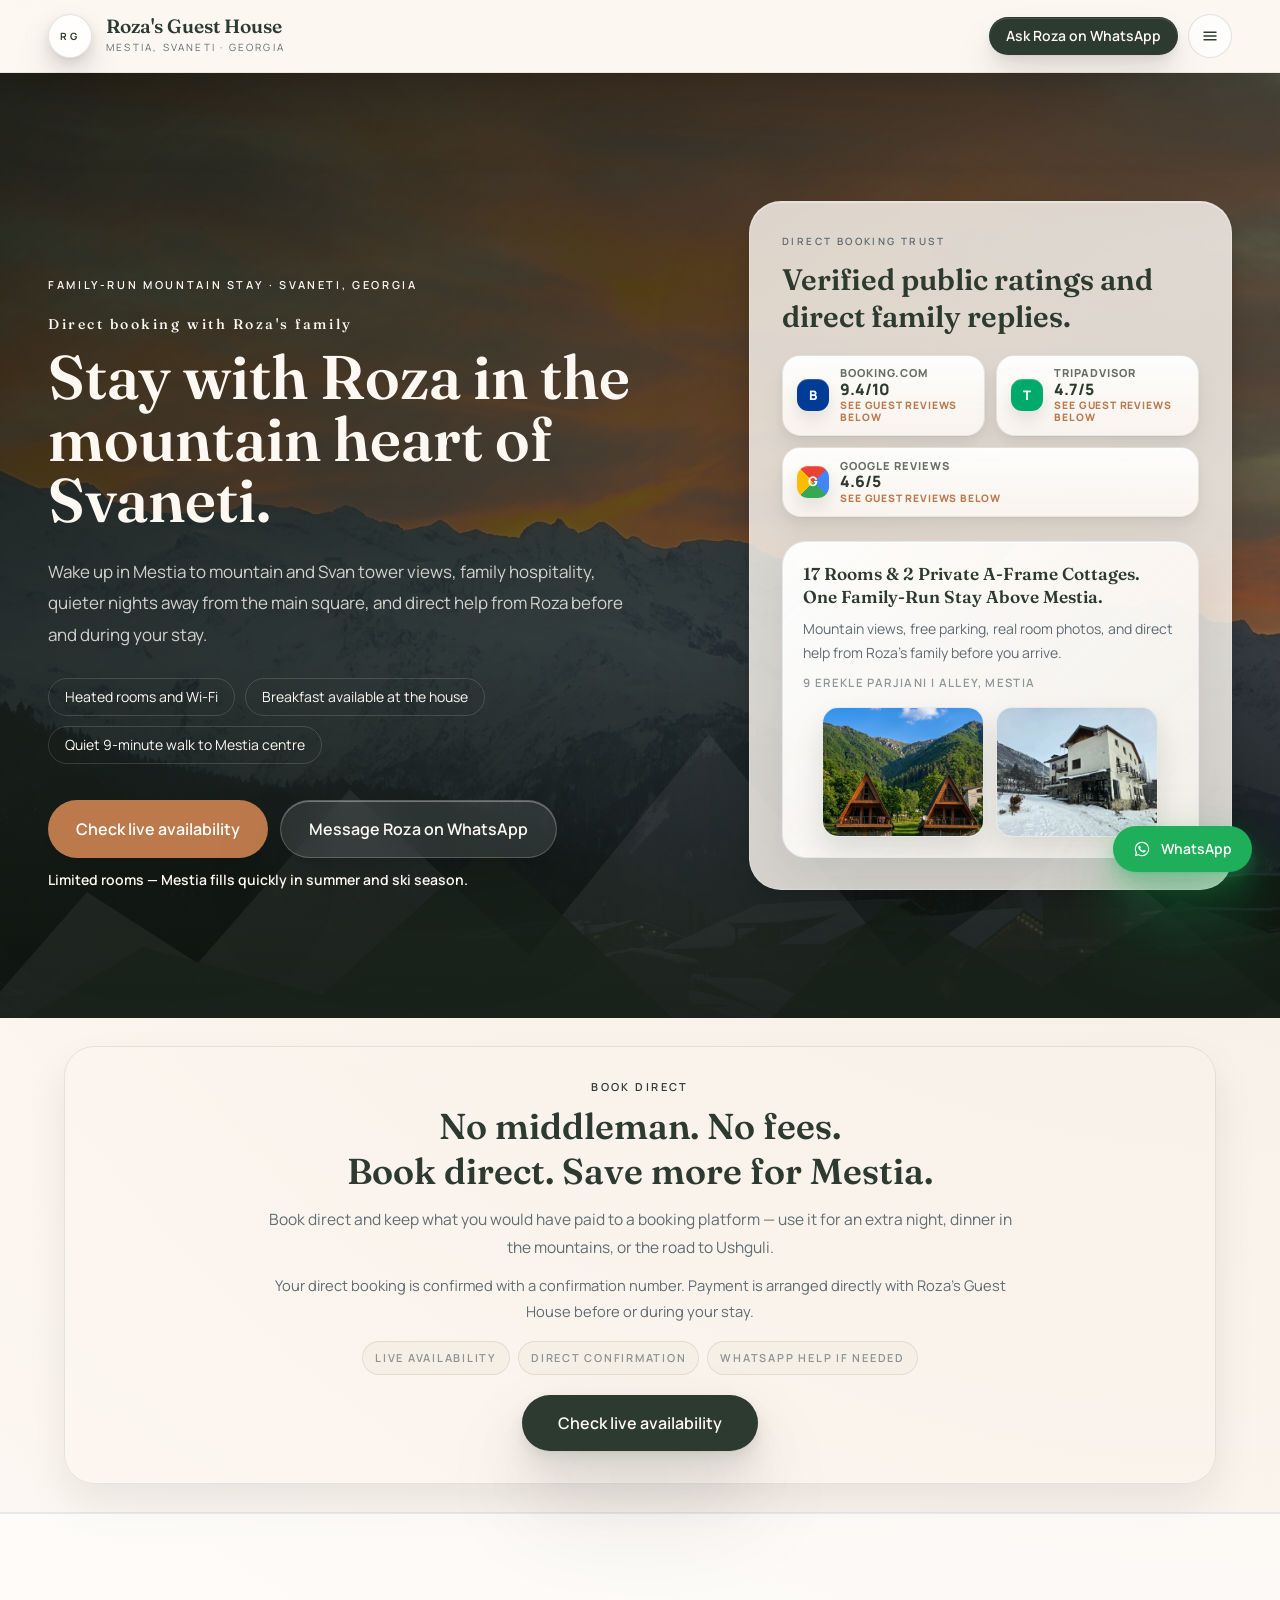
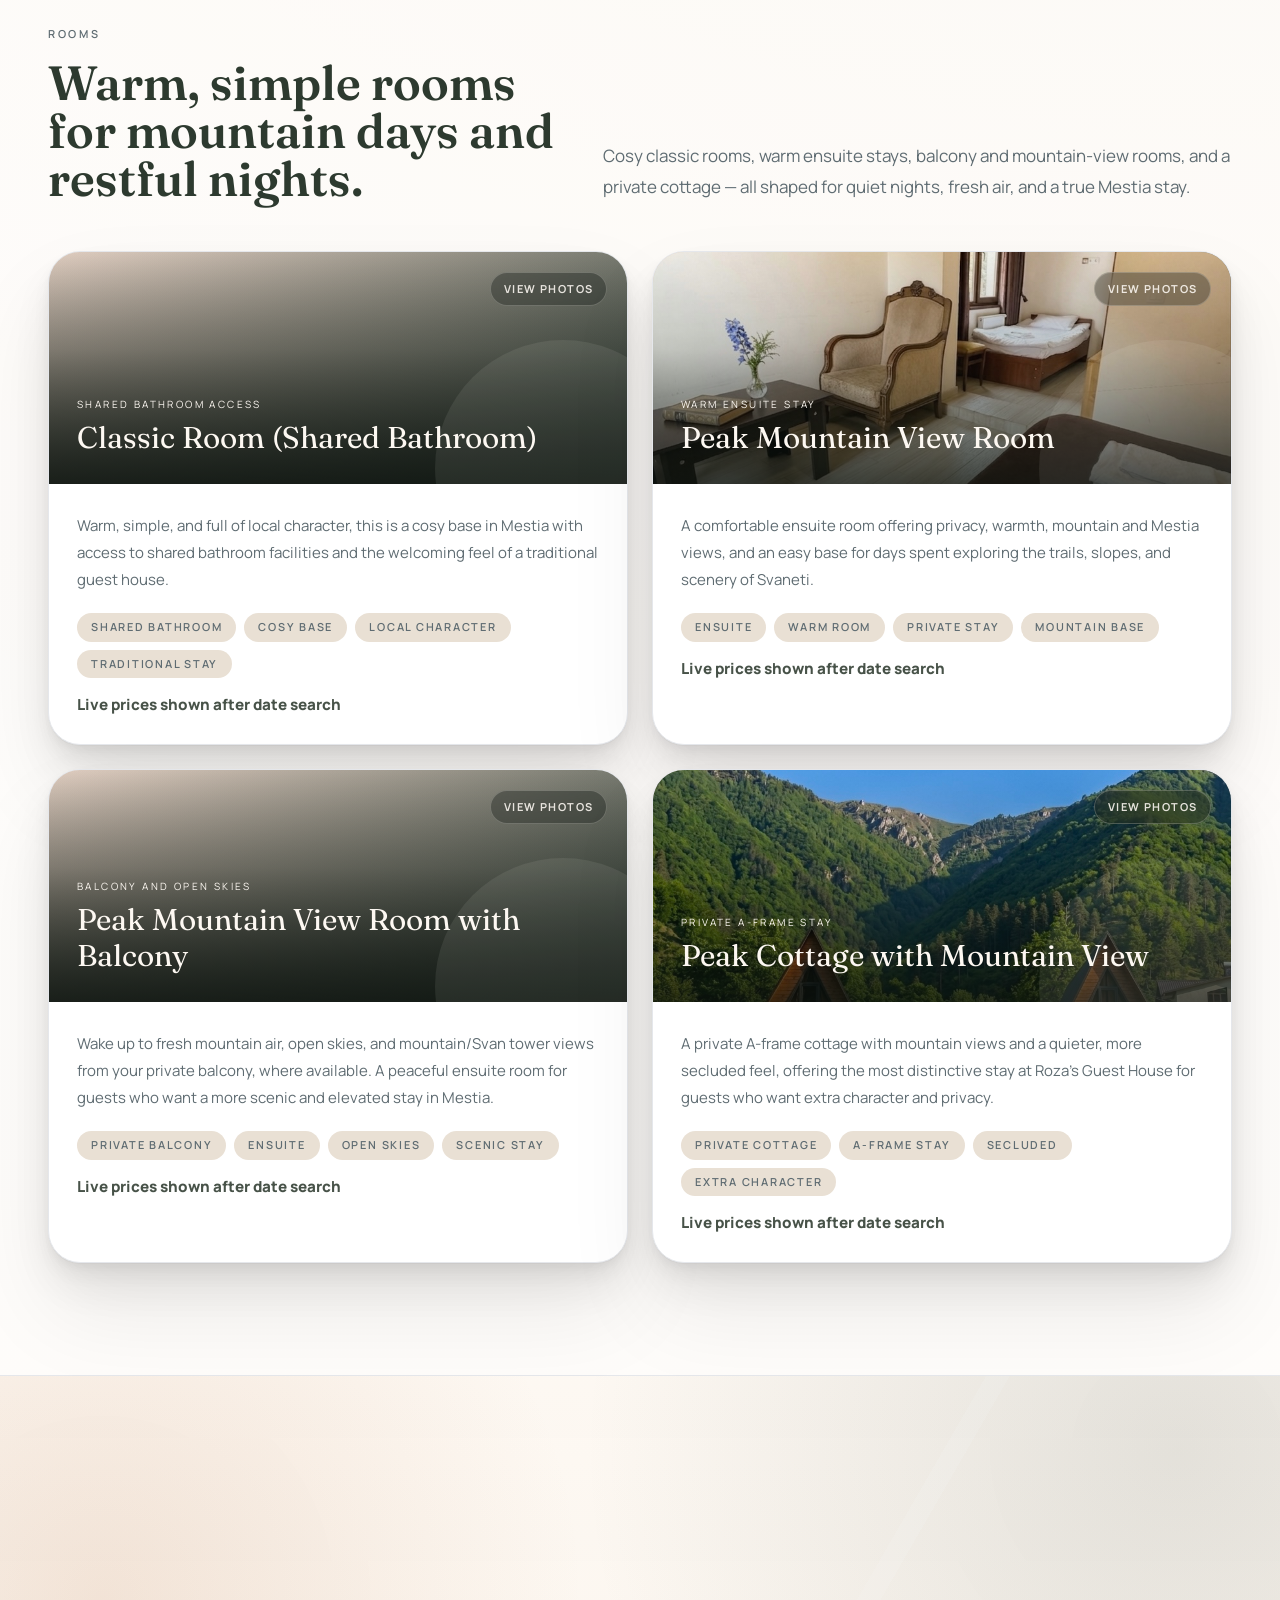
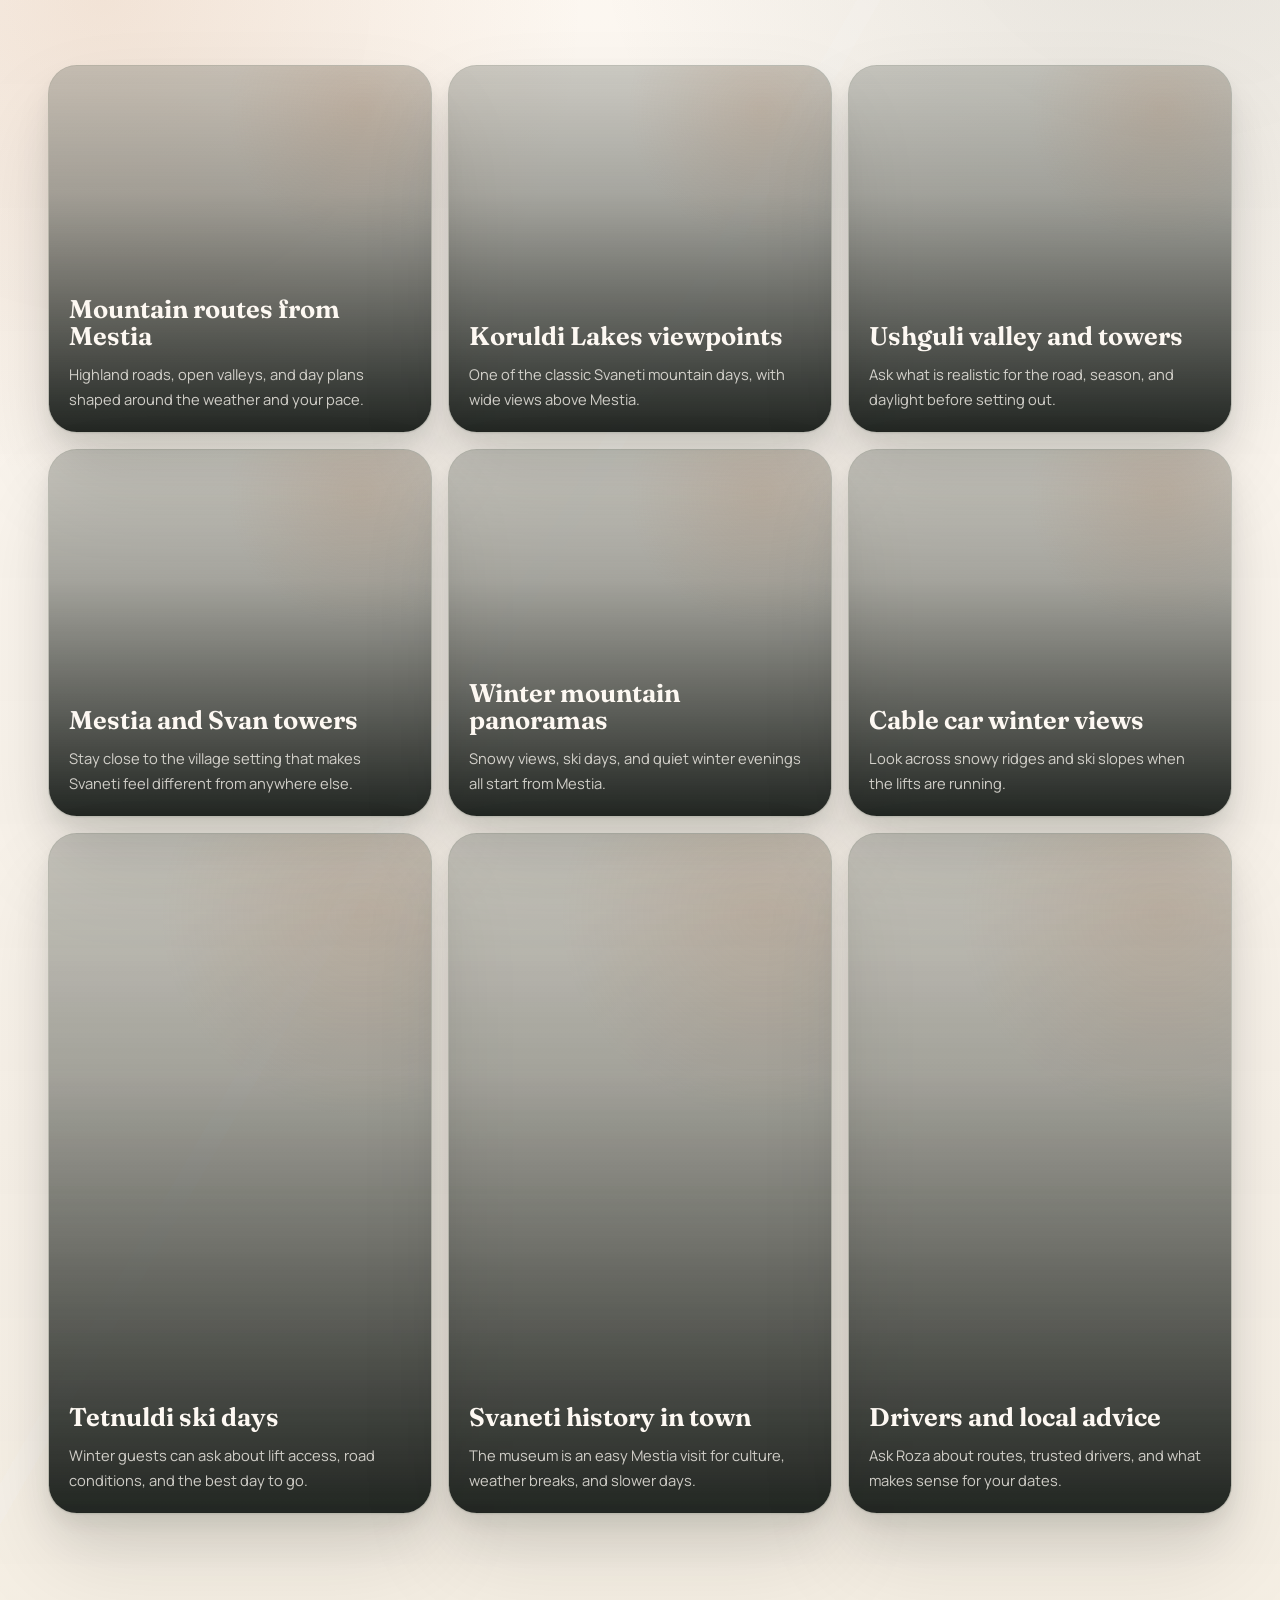
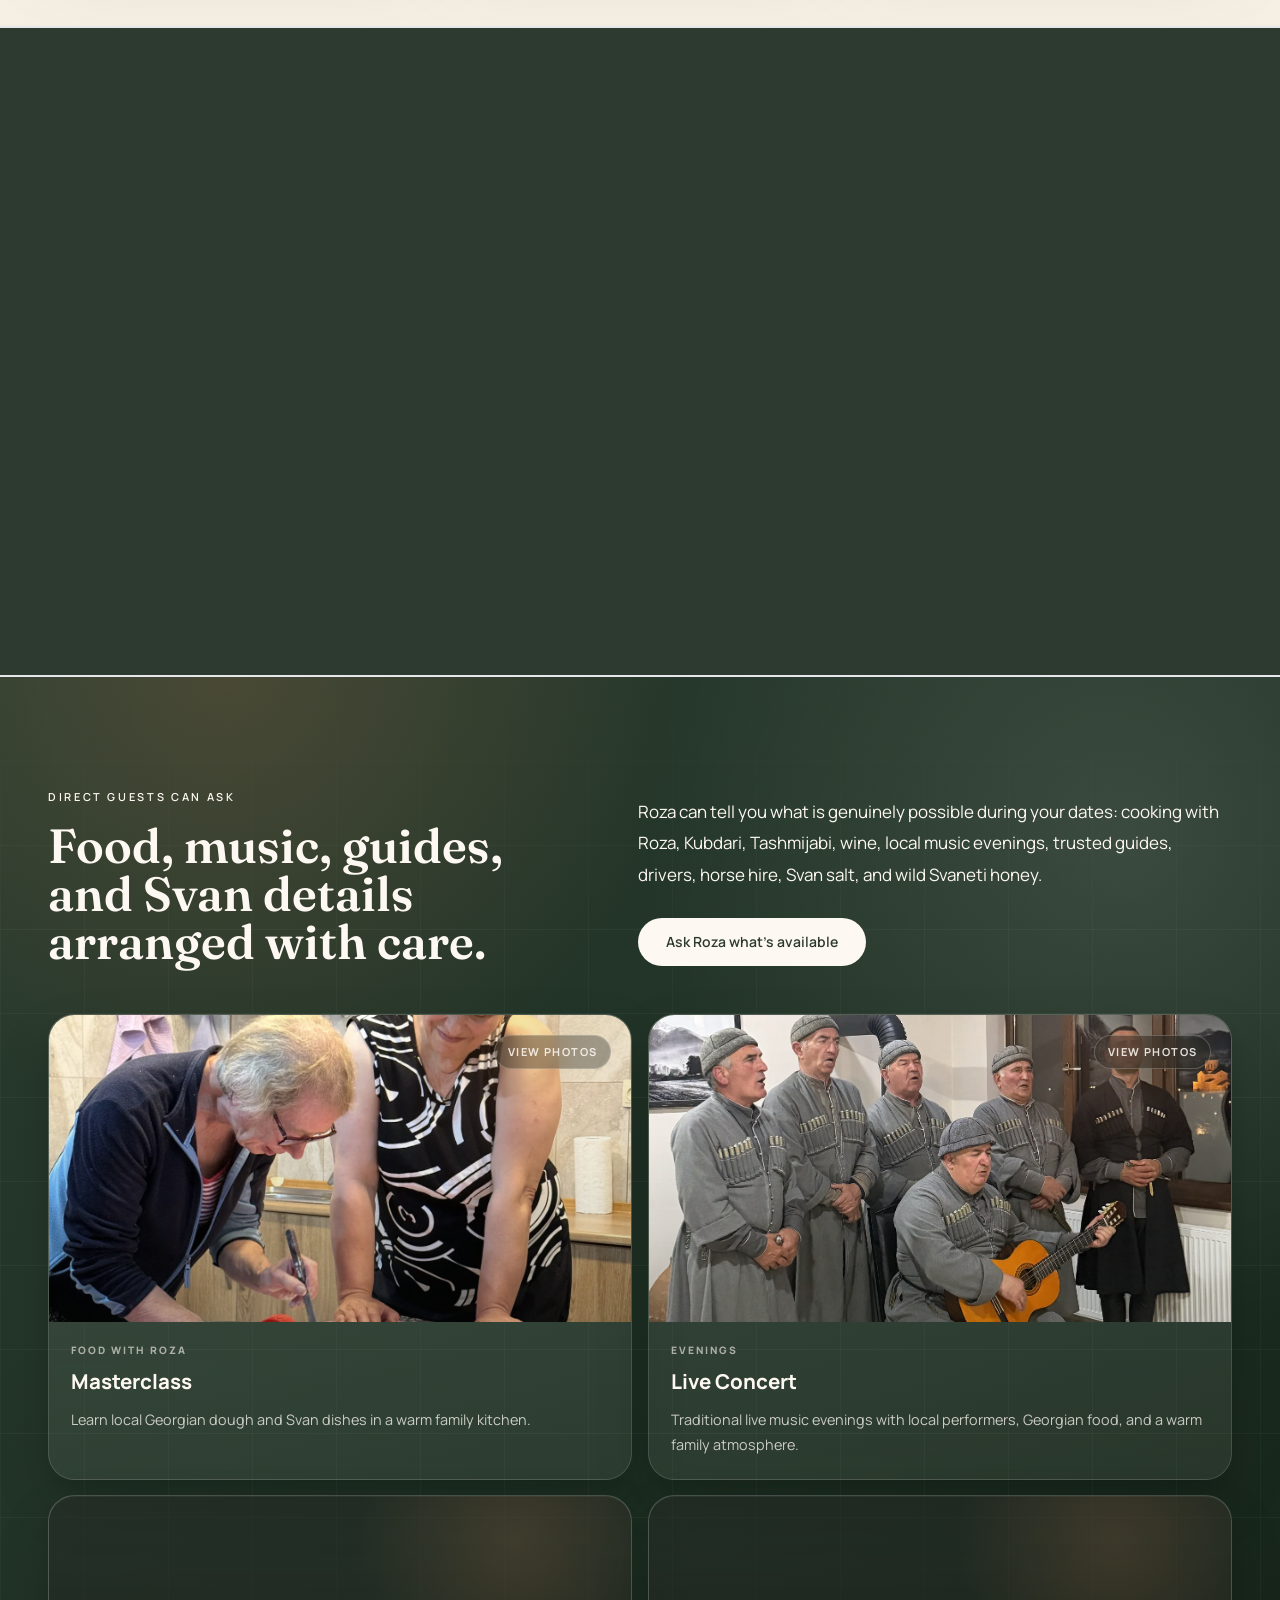
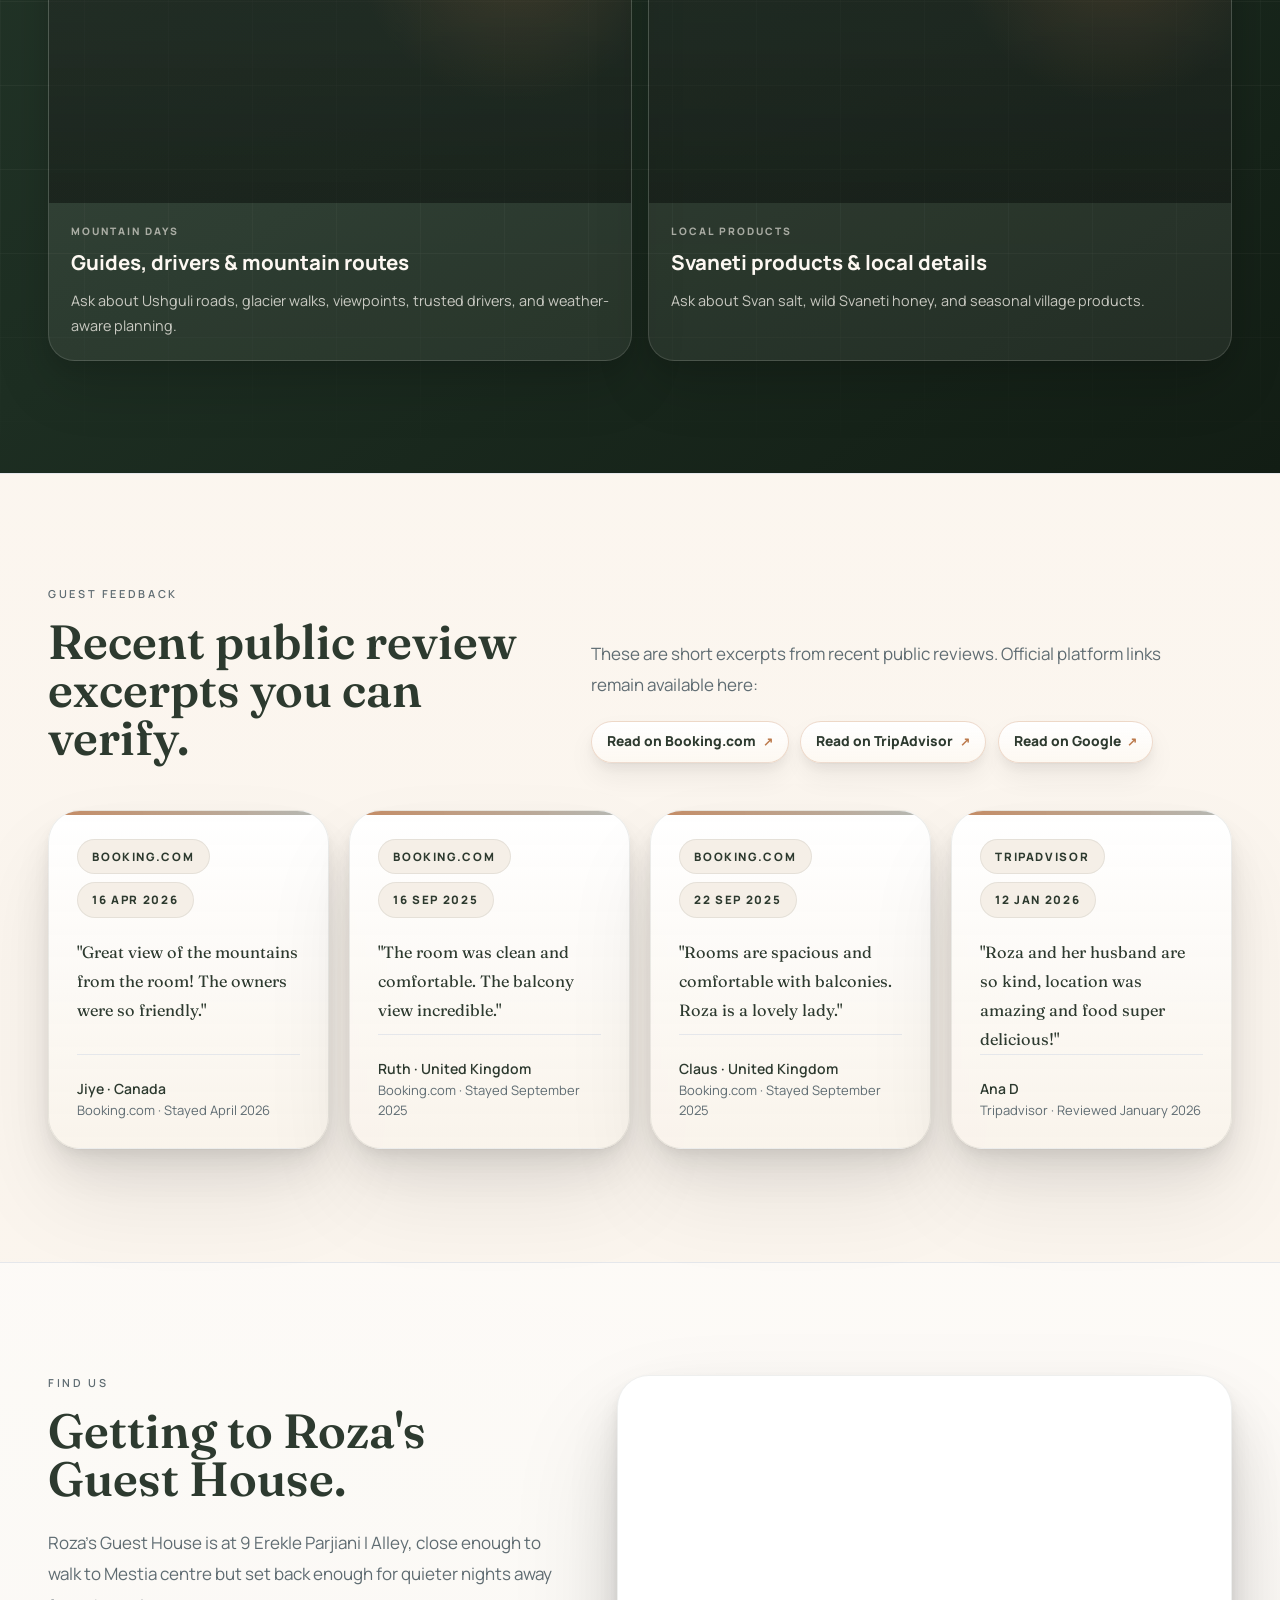
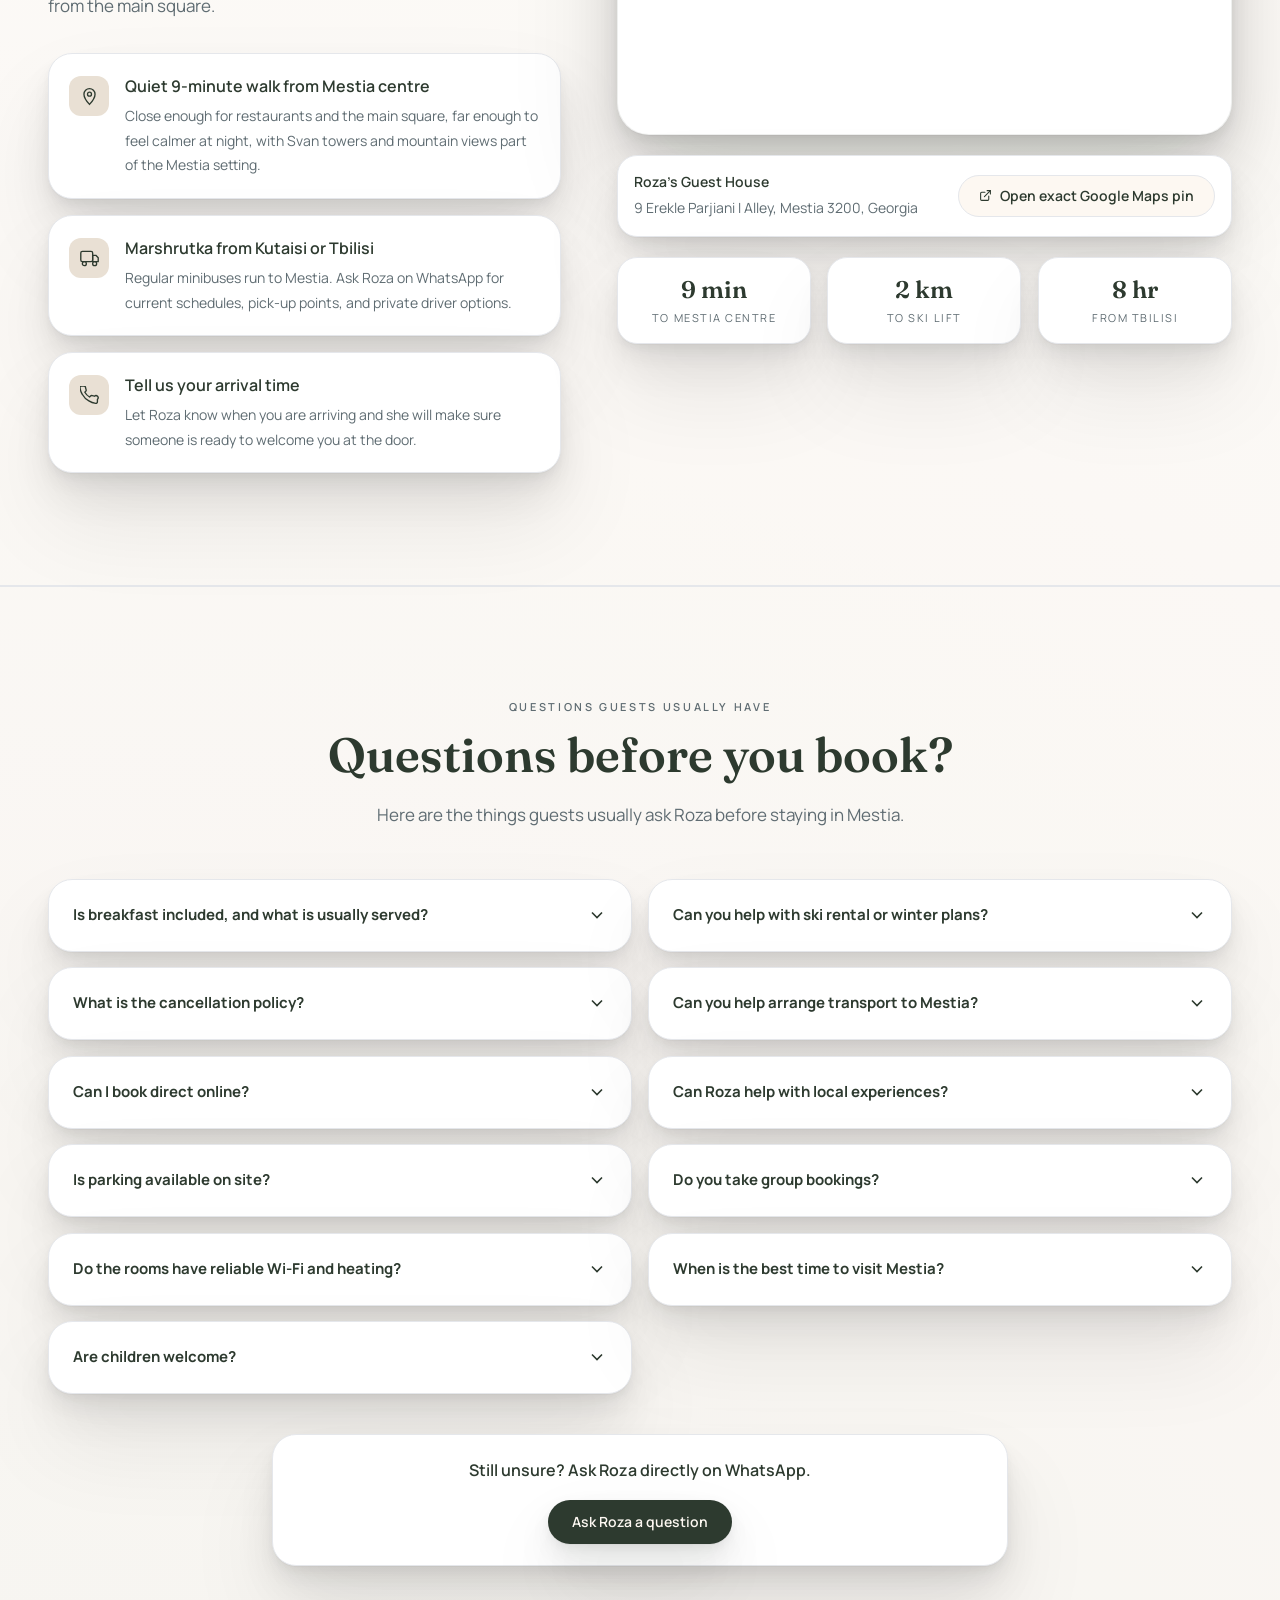
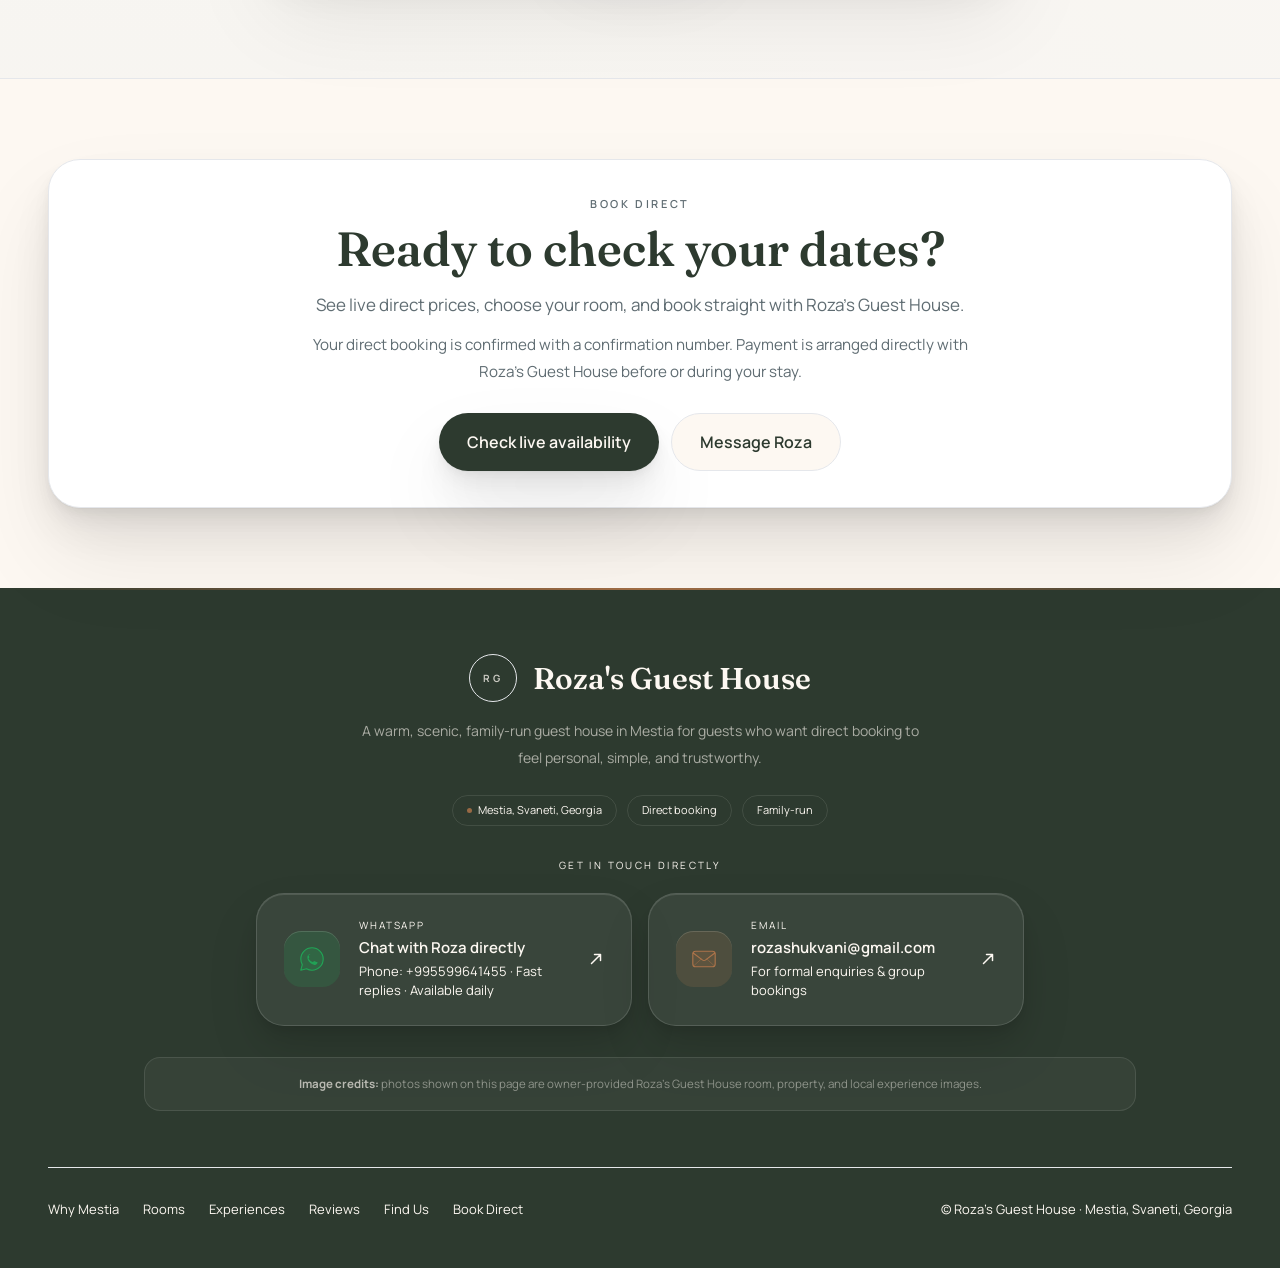
==== index.html @ 273a36e9 "Align trust card image tiles" ====
﻿<!DOCTYPE html>
<html lang="en-GB">
<head>
  <meta charset="UTF-8" />
  <meta name="viewport" content="width=device-width, initial-scale=1.0, viewport-fit=cover" />
  <title>Roza's Guest House | Family-Run Stay in Mestia, Georgia</title>
  <meta
    name="description"
    content="Family-run guest house in Mestia, Georgia with mountain-view rooms, a balcony stay, a private cottage, and direct WhatsApp enquiries with Roza."
  />
  <meta name="robots" content="index,follow,max-image-preview:large" />
  <meta name="theme-color" content="#2D3A2F" />
  <link rel="canonical" href="https://www.rozaguesthouse.com/" />
  <meta property="og:type" content="website" />
  <meta property="og:locale" content="en_GB" />
  <meta property="og:site_name" content="Roza's Guest House" />
  <meta property="og:title" content="Roza's Guest House | Family-Run Stay in Mestia, Georgia" />
  <meta
    property="og:description"
    content="Direct booking with Roza on WhatsApp for mountain-view rooms, balcony stays, and a private cottage in Mestia, Georgia."
  />
  <meta property="og:url" content="https://www.rozaguesthouse.com/" />
  <meta property="og:image" content="https://www.rozaguesthouse.com/hero.jpg" />
  <meta property="og:image:type" content="image/jpeg" />
  <meta property="og:image:width" content="1200" />
  <meta property="og:image:height" content="630" />
  <meta property="og:image:alt" content="Roza's Guest House in Mestia, Georgia" />
  <meta name="twitter:card" content="summary_large_image" />
  <meta name="twitter:title" content="Roza's Guest House | Family-Run Stay in Mestia, Georgia" />
  <meta
    name="twitter:description"
    content="Direct booking with Roza on WhatsApp for a warm, scenic stay in Mestia."
  />
  <meta name="twitter:image" content="https://www.rozaguesthouse.com/hero.jpg" />
  <meta name="twitter:image:alt" content="Roza's Guest House in Mestia, Georgia" />
  <script type="application/ld+json">
    {
      "@context": "https://schema.org",
      "@type": "LodgingBusiness",
      "name": "Roza's Guest House",
      "url": "https://www.rozaguesthouse.com/",
      "description": "Family-run guest house in Mestia, Georgia with direct WhatsApp enquiries, mountain-view rooms, balcony stays, and a private cottage.",
      "telephone": "+995599641455",
      "email": "rozashukvani@gmail.com",
      "image": [
        "https://www.rozaguesthouse.com/hero.jpg"
      ],
      "address": {
        "@type": "PostalAddress",
        "streetAddress": "9 Erekle Parjiani I Alley",
        "addressLocality": "Mestia",
        "postalCode": "3200",
        "addressCountry": "GE"
      },
      "hasMap": "https://www.google.com/maps/search/?api=1&query=Roza%27s%20Guest%20House%2C%209%20Erekle%20Parjiani%20I%20Alley%2C%20Mestia%203200%2C%20Georgia",
      "amenityFeature": [
        {
          "@type": "LocationFeatureSpecification",
          "name": "Free parking",
          "value": true
        },
        {
          "@type": "LocationFeatureSpecification",
          "name": "Direct WhatsApp enquiries",
          "value": true
        }
      ],
      "sameAs": [
        "https://www.booking.com/reviews/ge/hotel/guest-house-on-tvibi-5.en-gb.html?page=1",
        "https://www.tripadvisor.com/Hotel_Review-g1902860-d2367665-Reviews-Roza_s_Guest_House-Mestia_Upper_Svaneti_Samegrelo_Zemo_Svaneti_Region.html"
      ]
    }
  </script>
  <link rel="preconnect" href="https://fonts.googleapis.com" />
  <link rel="preconnect" href="https://fonts.gstatic.com" crossorigin />
  <link rel="preload" as="image" href="hero.jpg" media="(max-width: 767px)" fetchpriority="high" />
  <link rel="preload" as="image" href="hero.jpg" media="(min-width: 768px)" fetchpriority="high" />
  <link
    href="https://fonts.googleapis.com/css2?family=Fraunces:ital,opsz,wght@0,9..144,400;0,9..144,500;0,9..144,600;1,9..144,400;1,9..144,500&family=Manrope:wght@400;500;600;700;800&display=swap"
    rel="stylesheet"
  />
  <link rel="stylesheet" href="assets/tailwind.css" />
  <style>
    :root {
      --forest: #2D3A2F;
      --cream: #FDF8F2;
      --slate: #5F6C72;
      --pine: #445348;
      --sun: #BC7A4C;
      --stone: #E9E0D4;
      --ease-lux: cubic-bezier(0.16, 1, 0.3, 1);
      --ease-soft: cubic-bezier(0.22, 1, 0.36, 1);
      --ease-juggle: cubic-bezier(0.34, 1.56, 0.64, 1);
      --hero-shift: 0px;
    }

    * { box-sizing: border-box; }
    html {
      scroll-behavior: auto;
      -webkit-text-size-adjust: 100%;
      text-size-adjust: 100%;
      max-width: 100%;
      overflow-x: clip;
    }

    a,
    button,
    input,
    select,
    textarea {
      -webkit-tap-highlight-color: transparent;
    }

    section[id] {
      scroll-margin-top: 6.75rem;
    }

    body {
      margin: 0;
      color: #1f2c21;
      font-family: "Manrope", "Segoe UI", sans-serif;
      -webkit-font-smoothing: antialiased;
      background:
        radial-gradient(circle at 100% 0%, rgba(188,122,76,0.14), transparent 24%),
        radial-gradient(circle at 0% 100%, rgba(68,83,72,0.09), transparent 30%),
        linear-gradient(180deg, #fffdf9 0%, #fdf8f2 48%, #f8f1e8 100%);
      isolation: isolate;
      max-width: 100%;
      overflow-x: clip;
      overflow-wrap: break-word;
    }

    img,
    svg,
    iframe,
    video,
    canvas {
      max-width: 100%;
    }

    main,
    section,
    footer,
    article,
    .grid,
    .flex,
    .glass-panel,
    .card-float,
    .review-card,
    .faq-item,
    .room-viewer-panel {
      min-width: 0;
      max-width: 100%;
    }

    #site-header .hdr-brand,
    #site-header .hdr-actions,
    #site-header .hdr-logo-text {
      min-width: 0;
    }

    #site-header .hdr-actions {
      flex-shrink: 0;
    }

    #site-header .hdr-logo-name,
    #site-header .hdr-logo-sub {
      overflow: hidden;
      text-overflow: ellipsis;
      white-space: nowrap;
    }

    h1,
    h2,
    h3,
    .font-display,
    .section-label {
      max-width: 100%;
      overflow-wrap: break-word;
    }

    body.mobile-nav-open {
      overflow: hidden;
    }

    body.room-viewer-open {
      overflow: hidden;
    }

    .lux-shadow {
      box-shadow:
        0 1px 1px rgba(18,26,20,0.03),
        0 4px 10px rgba(18,26,20,0.04),
        0 10px 22px rgba(18,26,20,0.05),
        0 22px 44px rgba(18,26,20,0.06),
        0 42px 84px rgba(18,26,20,0.08);
    }

    .lux-shadow-strong {
      box-shadow:
        0 1px 1px rgba(18,26,20,0.04),
        0 6px 12px rgba(18,26,20,0.05),
        0 14px 28px rgba(18,26,20,0.06),
        0 28px 58px rgba(18,26,20,0.08),
        0 54px 104px rgba(18,26,20,0.11);
    }

    .glass-panel {
      border: 1px solid rgba(255,255,255,0.2);
      background: rgba(253,248,242,0.82);
      backdrop-filter: blur(18px) saturate(1.35);
      -webkit-backdrop-filter: blur(18px) saturate(1.35);
      box-shadow:
        inset 0 1px 0 rgba(255,255,255,0.34),
        0 1px 1px rgba(18,26,20,0.03),
        0 6px 12px rgba(18,26,20,0.05),
        0 14px 28px rgba(18,26,20,0.06),
        0 30px 62px rgba(18,26,20,0.08),
        0 58px 108px rgba(18,26,20,0.10);
    }

    .card-float {
      box-shadow:
        0 1px 1px rgba(18,26,20,0.03),
        0 5px 11px rgba(18,26,20,0.04),
        0 12px 24px rgba(18,26,20,0.05),
        0 24px 50px rgba(18,26,20,0.07),
        0 48px 92px rgba(18,26,20,0.08);
      transition:
        transform 0.6s var(--ease-lux),
        box-shadow 0.6s var(--ease-lux),
        border-color 0.35s ease,
        background-color 0.35s ease;
      will-change: transform;
      transform: translate3d(0, 0, 0);
    }

    .juggle-card {
      transition:
        transform 0.5s var(--ease-juggle),
        box-shadow 0.5s var(--ease-juggle),
        border-color 0.35s ease,
        background-color 0.35s ease;
    }

    .section-label {
      letter-spacing: 0.24em;
    }

    #site-header {
      position: sticky;
      top: 0;
      z-index: 50;
      pointer-events: auto;
      background: rgba(253,248,242,0.92);
      border-bottom: 1px solid rgba(45,58,47,0.08);
      backdrop-filter: blur(18px) saturate(1.4);
      -webkit-backdrop-filter: blur(18px) saturate(1.4);
      box-shadow:
        0 1px 1px rgba(18,26,20,0.03),
        0 6px 14px rgba(18,26,20,0.04),
        0 14px 30px rgba(18,26,20,0.05),
        0 28px 54px rgba(18,26,20,0.06),
        0 46px 76px rgba(18,26,20,0.06);
      transition:
        background 0.55s var(--ease-lux),
        border-color 0.55s var(--ease-lux),
        backdrop-filter 0.55s ease,
        box-shadow 0.55s var(--ease-lux);
    }

    #site-header .hdr-shell,
    #site-header .hdr-brand,
    #site-header .hdr-logo-text,
    #site-header .hdr-desktop-nav,
    #site-header .hdr-actions {
      min-width: 0;
    }

    #site-header .hdr-brand {
      flex: 0 1 auto;
    }

    #site-header .hdr-logo-name,
    #site-header .hdr-logo-sub {
      overflow: hidden;
      text-overflow: ellipsis;
      white-space: nowrap;
    }

    #site-header .hdr-desktop-nav {
      flex: 1 1 auto;
      justify-content: center;
      gap: clamp(1rem, 1.35vw, 1.75rem);
    }

    #site-header .hdr-actions {
      flex: 0 0 auto;
    }

    #site-header .hdr-nav-link,
    #site-header .hdr-btn-ghost,
    #site-header .hdr-cta {
      white-space: nowrap;
    }

    #site-header .hdr-logo-name,
    #site-header .hdr-logo-sub,
    #site-header .hdr-nav-link,
    #site-header .hdr-monogram,
    #site-header .hdr-btn-ghost,
    #site-header .hdr-cta,
    #site-header .hdr-menu-btn {
      transition:
        color 0.45s var(--ease-lux),
        border-color 0.45s var(--ease-lux),
        background 0.45s var(--ease-lux),
        box-shadow 0.45s var(--ease-lux),
        transform 0.3s var(--ease-lux);
    }

    #site-header .hdr-logo-name { color: var(--forest); }
    #site-header .hdr-logo-sub { color: var(--slate); }
    #site-header .hdr-nav-link { color: var(--slate); }
    #site-header .hdr-nav-link:hover { color: var(--forest); }
    #site-header .hdr-monogram {
      color: var(--forest);
      border-color: rgba(45,58,47,0.14);
      background: rgba(255,255,255,0.84);
      box-shadow:
        inset 0 1px 0 rgba(255,255,255,0.22),
        0 1px 1px rgba(0,0,0,0.04),
        0 4px 10px rgba(0,0,0,0.06),
        0 10px 20px rgba(0,0,0,0.08),
        0 18px 36px rgba(0,0,0,0.10);
    }
    #site-header .hdr-btn-ghost,
    #site-header .hdr-menu-btn {
      color: var(--forest);
      border-color: rgba(45,58,47,0.14);
      background: rgba(255,255,255,0.72);
    }
    #site-header .hdr-cta {
      color: var(--cream);
      border: 1.5px solid transparent;
      background: var(--forest);
      box-shadow:
        inset 0 1px 0 rgba(255,255,255,0.12),
        0 1px 1px rgba(0,0,0,0.03),
        0 5px 10px rgba(0,0,0,0.05),
        0 12px 24px rgba(0,0,0,0.07),
        0 24px 44px rgba(0,0,0,0.09);
    }

    #site-header.scrolled {
      background: rgba(253,248,242,0.92);
      border-bottom-color: rgba(45,58,47,0.08);
      backdrop-filter: blur(18px) saturate(1.4);
      -webkit-backdrop-filter: blur(18px) saturate(1.4);
      box-shadow:
        0 1px 1px rgba(18,26,20,0.03),
        0 6px 14px rgba(18,26,20,0.04),
        0 14px 30px rgba(18,26,20,0.05),
        0 28px 54px rgba(18,26,20,0.06),
        0 46px 76px rgba(18,26,20,0.06);
    }

    #site-header.scrolled .hdr-logo-name { color: var(--forest); }
    #site-header.scrolled .hdr-logo-sub { color: var(--slate); }
    #site-header.scrolled .hdr-nav-link { color: var(--slate); }
    #site-header.scrolled .hdr-nav-link:hover { color: var(--forest); }
    #site-header.scrolled .hdr-monogram {
      color: var(--forest);
      border-color: rgba(45,58,47,0.14);
      background: rgba(255,255,255,0.84);
    }
    #site-header.scrolled .hdr-btn-ghost,
    #site-header.scrolled .hdr-menu-btn {
      color: var(--forest);
      border-color: rgba(45,58,47,0.14);
      background: rgba(255,255,255,0.72);
    }
    #site-header.scrolled .hdr-cta {
      color: var(--cream);
      background: var(--forest);
      border-color: transparent;
    }

    .mobile-nav-shell {
      position: fixed;
      inset: 0;
      z-index: 60;
      pointer-events: none;
    }

    .mobile-nav-backdrop {
      position: absolute;
      inset: 0;
      background: rgba(13, 19, 15, 0.48);
      backdrop-filter: blur(14px);
      -webkit-backdrop-filter: blur(14px);
      opacity: 0;
      transition: opacity 0.45s var(--ease-lux);
    }

    .mobile-nav-panel {
      position: absolute;
      top: 0;
      right: 0;
      height: 100%;
      width: min(92vw, 420px);
      max-width: calc(100vw - 0.75rem);
      padding: 1.35rem 1.15rem calc(1.25rem + env(safe-area-inset-bottom));
      display: flex;
      flex-direction: column;
      overflow-y: auto;
      overscroll-behavior: contain;
      -webkit-overflow-scrolling: touch;
      background: rgba(253,248,242,0.96);
      border-left: 1px solid rgba(45,58,47,0.09);
      box-shadow:
        0 1px 1px rgba(18,26,20,0.04),
        0 8px 16px rgba(18,26,20,0.05),
        0 18px 36px rgba(18,26,20,0.07),
        0 38px 74px rgba(18,26,20,0.10),
        0 74px 128px rgba(18,26,20,0.13);
      transform: translate3d(108%, 0, 0);
      opacity: 0;
      transition:
        transform 0.55s var(--ease-lux),
        opacity 0.4s ease;
    }

    .mobile-nav-shell.open {
      pointer-events: auto;
    }

    .mobile-nav-shell.open .mobile-nav-backdrop {
      opacity: 1;
    }

    .mobile-nav-shell.open .mobile-nav-panel {
      transform: translate3d(0, 0, 0);
      opacity: 1;
    }

    .mobile-nav-link {
      display: flex;
      align-items: center;
      justify-content: space-between;
      gap: 1rem;
      padding: 1rem 1.1rem;
      border-radius: 1.3rem;
      text-decoration: none;
      color: var(--forest);
      background: rgba(255,255,255,0.74);
      border: 1px solid rgba(45,58,47,0.08);
      box-shadow:
        inset 0 1px 0 rgba(255,255,255,0.74),
        0 1px 1px rgba(18,26,20,0.03),
        0 5px 10px rgba(18,26,20,0.04),
        0 12px 22px rgba(18,26,20,0.05);
      transition:
        transform 0.4s var(--ease-lux),
        background 0.3s ease,
        border-color 0.3s ease;
    }

    .mobile-nav-link > span:first-child {
      min-width: 0;
    }

    .mobile-nav-cta {
      display: inline-flex;
      align-items: center;
      justify-content: center;
      width: 100%;
      border-radius: 999px;
      padding: 0.95rem 1.25rem;
      text-decoration: none;
      font-weight: 700;
      text-align: center;
      white-space: normal;
      transition:
        transform 0.4s var(--ease-lux),
        background 0.3s ease,
        box-shadow 0.3s ease;
    }

    .hero-shell {
      position: relative;
      overflow: hidden;
      background: var(--forest);
      min-height: 100%;
    }

    .hero-bg {
      position: absolute;
      left: -7%;
      right: -7%;
      top: -15%;
      height: 130%;
      z-index: 0;
      background-image: url("hero.jpg");
      background-size: cover;
      background-position: center center;
      background-repeat: no-repeat;
      transform: translate3d(0, var(--hero-shift), 0);
      will-change: transform;
    }

    .hero-overlay {
      position: absolute;
      inset: 0;
      z-index: 1;
      pointer-events: none;
      background:
        linear-gradient(148deg, rgba(14,22,16,0.90) 0%, rgba(37,47,35,0.72) 48%, rgba(52,59,44,0.44) 100%),
        radial-gradient(circle at 18% 14%, rgba(188,122,76,0.23), transparent 24%),
        linear-gradient(to bottom, rgba(255,246,233,0.04), transparent 30%),
        linear-gradient(to top, rgba(8,12,9,0.42), transparent 42%);
    }

    .mountain-band {
      position: absolute;
      inset: auto 0 0;
      height: 38%;
      z-index: 2;
      pointer-events: none;
      background: linear-gradient(to top, rgba(12,18,14,0.86), transparent);
      overflow: hidden;
    }

    .mountain-band::before,
    .mountain-band::after {
      content: "";
      position: absolute;
      left: -4%;
      right: -4%;
      bottom: -2rem;
      height: 110%;
      background: rgba(253,248,242,0.06);
      clip-path: polygon(0 100%,10% 60%,18% 78%,29% 34%,42% 76%,55% 20%,69% 79%,82% 46%,100% 100%);
    }

    .mountain-band::after {
      bottom: -3rem;
      background: rgba(24,34,26,0.78);
      clip-path: polygon(0 100%,14% 70%,27% 82%,39% 44%,56% 100%,68% 58%,79% 80%,89% 58%,100% 72%,100% 100%);
    }

    .room-art {
      position: relative;
      min-height: 14.5rem;
      overflow: hidden;
      isolation: isolate;
      background:
        linear-gradient(180deg, rgba(253,248,242,0.02), rgba(24,34,26,0.70)),
        linear-gradient(135deg, rgba(188,122,76,0.30), rgba(45,58,47,0.84));
    }

    .room-art > img {
      position: absolute;
      inset: 0;
      width: 100%;
      height: 100%;
      display: block;
      object-fit: cover;
      transform: scale(1.001);
      transition: transform 0.7s var(--ease-lux);
    }

    .room-art::before {
      content: "";
      position: absolute;
      inset: 0;
      pointer-events: none;
      background: linear-gradient(180deg, rgba(12,18,14,0.05) 0%, rgba(12,18,14,0.22) 42%, rgba(12,18,14,0.78) 100%);
      z-index: 1;
    }

    .room-art::after {
      content: "";
      position: absolute;
      width: 16rem;
      height: 16rem;
      right: -4rem;
      bottom: -7rem;
      border-radius: 999px;
      pointer-events: none;
      background: rgba(253,248,242,0.08);
      z-index: 1;
    }

    .room-art > div {
      position: relative;
      z-index: 2;
    }

    .room-photo-cue {
      position: absolute;
      right: 1.25rem;
      top: 1.25rem;
      z-index: 2;
      border: 1px solid rgba(253,248,242,0.22);
      border-radius: 999px;
      background: rgba(12,18,14,0.32);
      padding: 0.48rem 0.78rem;
      color: rgba(253,248,242,0.88);
      font-size: 0.6875rem;
      font-weight: 700;
      letter-spacing: 0.13em;
      text-transform: uppercase;
      backdrop-filter: blur(12px);
      -webkit-backdrop-filter: blur(12px);
    }

    .group:hover .room-art > img,
    .group:hover .room-thumb > img {
      transform: scale(1.04);
    }

    .room-thumbs {
      display: none;
      grid-template-columns: repeat(3, minmax(0, 1fr));
      gap: 0.75rem;
    }

    .room-thumb {
      position: relative;
      aspect-ratio: 4 / 3;
      overflow: hidden;
      border-radius: 1rem;
      background: rgba(233,224,212,0.7);
      box-shadow:
        inset 0 1px 0 rgba(255,255,255,0.55),
        0 1px 1px rgba(18,26,20,0.03),
        0 4px 8px rgba(18,26,20,0.04),
        0 10px 18px rgba(18,26,20,0.05);
    }

    .room-thumb > img {
      width: 100%;
      height: 100%;
      object-fit: cover;
      display: block;
      transition: transform 0.7s var(--ease-lux);
    }

    [data-room-card],
    [data-gallery-card] {
      cursor: zoom-in;
    }

    [data-room-card]:focus-visible,
    [data-gallery-card]:focus-visible {
      outline: 2px solid rgba(188,122,76,0.60);
      outline-offset: 4px;
    }

    .room-price {
      display: grid;
      gap: 0.28rem;
    }

    .room-price-main {
      color: rgba(45,58,47,0.88);
      font-size: 0.95rem;
      font-weight: 800;
      line-height: 1.45;
    }

    .room-price-reference {
      color: rgba(95,108,114,0.72);
      font-size: 0.82rem;
      font-weight: 700;
      line-height: 1.45;
      text-decoration: line-through;
    }

    .room-price-saving {
      color: #BC7A4C;
      font-size: 0.78rem;
      font-weight: 800;
      letter-spacing: 0.08em;
      line-height: 1.45;
      text-transform: uppercase;
    }

    .room-viewer {
      position: fixed;
      inset: 0;
      z-index: 90;
      display: flex;
      align-items: center;
      justify-content: center;
      padding: 1.1rem;
      opacity: 0;
      pointer-events: none;
      transition: opacity 0.35s ease;
    }

    .room-viewer.open {
      opacity: 1;
      pointer-events: auto;
    }

    .room-viewer-backdrop {
      position: absolute;
      inset: 0;
      background: rgba(10, 16, 12, 0.74);
      backdrop-filter: blur(16px) saturate(1.2);
      -webkit-backdrop-filter: blur(16px) saturate(1.2);
    }

    .room-viewer-panel {
      position: relative;
      width: min(96vw, 74rem);
      max-height: calc(100vh - 2.2rem);
      overflow: auto;
      overscroll-behavior: contain;
      -webkit-overflow-scrolling: touch;
      border-radius: 2rem;
      border: 1px solid rgba(255,255,255,0.18);
      background: rgba(253,248,242,0.96);
      box-shadow:
        0 1px 1px rgba(18,26,20,0.04),
        0 10px 20px rgba(18,26,20,0.06),
        0 24px 50px rgba(18,26,20,0.08),
        0 48px 92px rgba(18,26,20,0.12),
        0 82px 138px rgba(18,26,20,0.16);
      transform: translate3d(0, 28px, 0) scale(0.98);
      transition: transform 0.45s var(--ease-lux);
    }

    .room-viewer.open .room-viewer-panel {
      transform: translate3d(0, 0, 0) scale(1);
    }

    .room-viewer-header {
      position: sticky;
      top: 0;
      z-index: 3;
      padding: 1.25rem 1.25rem 0;
      background: linear-gradient(180deg, rgba(253,248,242,0.98), rgba(253,248,242,0.92));
      backdrop-filter: blur(10px);
      -webkit-backdrop-filter: blur(10px);
    }

    .room-viewer-topbar {
      display: flex;
      align-items: flex-start;
      justify-content: space-between;
      gap: 1rem;
    }

    .room-viewer-kicker {
      letter-spacing: 0.22em;
      text-transform: uppercase;
      font-size: 0.65rem;
      font-weight: 700;
      color: rgba(95,108,114,0.82);
    }

    .room-viewer-close,
    .room-viewer-nav button {
      appearance: none;
      -webkit-appearance: none;
      border: 1px solid rgba(45,58,47,0.12);
      background: rgba(255,255,255,0.78);
      color: var(--forest);
      box-shadow:
        inset 0 1px 0 rgba(255,255,255,0.72),
        0 1px 1px rgba(18,26,20,0.03),
        0 4px 8px rgba(18,26,20,0.04),
        0 10px 18px rgba(18,26,20,0.05);
      transition:
        transform 0.28s var(--ease-lux),
        background 0.28s ease,
        border-color 0.28s ease;
    }

    .room-viewer-close {
      display: inline-flex;
      align-items: center;
      justify-content: center;
      width: 2.9rem;
      height: 2.9rem;
      border-radius: 999px;
      flex-shrink: 0;
      cursor: pointer;
    }

    .room-viewer-body {
      padding: 1rem 1.25rem 1.25rem;
    }

    .room-viewer-meta {
      display: flex;
      align-items: flex-start;
      justify-content: space-between;
      gap: 1rem;
      margin-bottom: 1rem;
    }

    .room-viewer-count {
      flex-shrink: 0;
      border-radius: 999px;
      padding: 0.5rem 0.85rem;
      font-size: 0.75rem;
      font-weight: 700;
      color: var(--forest);
      background: rgba(233,224,212,0.72);
      border: 1px solid rgba(45,58,47,0.10);
    }

    .room-viewer-main {
      position: relative;
      border-radius: 1.65rem;
      overflow: hidden;
      background:
        radial-gradient(circle at top, rgba(188,122,76,0.16), transparent 35%),
        linear-gradient(180deg, rgba(24,34,26,0.98), rgba(14,20,15,1));
      min-height: clamp(18rem, 62vh, 46rem);
      display: flex;
      align-items: center;
      justify-content: center;
    }

    .room-viewer-main img {
      width: 100%;
      height: min(72vh, 46rem);
      object-fit: contain;
      display: block;
    }

    .room-viewer-nav {
      position: absolute;
      inset: 0;
      display: flex;
      align-items: center;
      justify-content: space-between;
      padding: 0 0.9rem;
      pointer-events: none;
    }

    .room-viewer-nav button {
      pointer-events: auto;
      width: 2.85rem;
      height: 2.85rem;
      border-radius: 999px;
      cursor: pointer;
    }

    .room-viewer-thumbs {
      margin-top: 1rem;
      display: grid;
      grid-template-columns: repeat(auto-fit, minmax(86px, 1fr));
      gap: 0.75rem;
    }

    .room-viewer-thumb-button {
      appearance: none;
      -webkit-appearance: none;
      width: 100%;
      padding: 0;
      border: 1px solid rgba(45,58,47,0.10);
      border-radius: 1rem;
      overflow: hidden;
      background: rgba(255,255,255,0.88);
      aspect-ratio: 4 / 3;
      cursor: pointer;
      transition:
        transform 0.28s var(--ease-lux),
        border-color 0.28s ease,
        box-shadow 0.28s ease;
    }

    .room-viewer-thumb-button:hover {
      transform: translate3d(0, -2px, 0);
    }

    .room-viewer-thumb-button.is-active {
      border-color: rgba(188,122,76,0.60);
      box-shadow: 0 0 0 3px rgba(188,122,76,0.14);
    }

    .room-viewer-thumb-button img {
      width: 100%;
      height: 100%;
      object-fit: cover;
      display: block;
    }

    @media (max-width: 767px) {
      .room-viewer {
        padding: 0.7rem;
      }

      .room-viewer-panel {
        max-height: calc(100vh - 1.4rem);
        border-radius: 1.5rem;
      }

      .room-viewer-header,
      .room-viewer-body {
        padding-left: 1rem;
        padding-right: 1rem;
      }

      .room-viewer-main img {
        height: min(54vh, 30rem);
      }

      .room-viewer-nav button,
      .room-viewer-close {
        width: 2.55rem;
        height: 2.55rem;
      }
    }

    .lux-input {
      appearance: none;
      -webkit-appearance: none;
      width: 100%;
      background: rgba(253,248,242,0.72);
      backdrop-filter: blur(8px);
      -webkit-backdrop-filter: blur(8px);
      border: 1.5px solid rgba(45,58,47,0.11);
      border-radius: 1rem;
      padding: 0.92rem 1.125rem;
      font-size: 0.95rem;
      font-family: "Manrope", sans-serif;
      color: #1f2c21;
      line-height: 1.5;
      box-shadow:
        inset 0 1px 0 rgba(255,255,255,0.85),
        inset 0 -1px 0 rgba(45,58,47,0.04),
        0 1px 1px rgba(18,26,20,0.03),
        0 4px 8px rgba(18,26,20,0.04),
        0 10px 18px rgba(18,26,20,0.05);
      transition:
        border-color 0.28s ease,
        box-shadow 0.28s ease,
        background 0.28s ease,
        transform 0.28s var(--ease-lux);
    }

    .lux-input:hover {
      border-color: rgba(45,58,47,0.20);
      background: rgba(255,255,255,0.90);
    }

    .lux-input:focus {
      outline: none;
      border-color: rgba(188,122,76,0.60);
      background: #ffffff;
      transform: translate3d(0, -1px, 0);
      box-shadow:
        inset 0 1px 0 rgba(255,255,255,0.85),
        inset 0 -1px 0 rgba(45,58,47,0.04),
        0 0 0 3.5px rgba(188,122,76,0.14),
        0 1px 1px rgba(18,26,20,0.03),
        0 6px 12px rgba(18,26,20,0.05),
        0 14px 28px rgba(18,26,20,0.06);
    }

    .lux-select-shell {
      position: relative;
      display: flex;
      align-items: center;
    }

    .lux-select-shell::after {
      content: "";
      position: absolute;
      right: 1.18rem;
      top: 50%;
      width: 0.56rem;
      height: 0.56rem;
      border-right: 1.5px solid rgba(95,108,114,0.82);
      border-bottom: 1.5px solid rgba(95,108,114,0.82);
      transform: translateY(-58%) rotate(45deg);
      transform-origin: center;
      pointer-events: none;
      transition: border-color 0.28s ease;
    }

    .lux-select-shell:focus-within::after {
      border-color: rgba(188,122,76,0.92);
    }

    .lux-select {
      background-image: none;
      min-height: 3.28rem;
      padding-right: 3.1rem;
      line-height: 1.4;
      cursor: pointer;
    }

    select::-ms-expand {
      display: none;
    }

    .lux-date::-webkit-calendar-picker-indicator {
      opacity: 0.38;
      cursor: pointer;
      filter: saturate(0);
    }

    .lux-date {
      cursor: pointer;
    }

    .lux-date:focus::-webkit-calendar-picker-indicator {
      opacity: 0.7;
      filter: none;
    }

    .trust-badge {
      display: inline-flex;
      align-items: center;
      gap: 0.5rem;
      padding: 0.56rem 1rem;
      border-radius: 999px;
      border: 1.5px solid rgba(45,58,47,0.10);
      background: rgba(253,248,242,0.82);
      color: var(--forest);
      font-size: 0.82rem;
      font-weight: 700;
      box-shadow:
        inset 0 1px 0 rgba(255,255,255,0.72),
        0 1px 1px rgba(18,26,20,0.03),
        0 4px 8px rgba(18,26,20,0.04),
        0 10px 18px rgba(18,26,20,0.05);
      transition:
        transform 0.32s var(--ease-lux),
        box-shadow 0.32s ease;
    }

    .review-card {
      position: relative;
      overflow: hidden;
      display: flex;
      flex-direction: column;
      min-height: 100%;
      background:
        linear-gradient(180deg, rgba(255,255,255,0.98) 0%, rgba(249,243,235,0.92) 100%);
      border-color: rgba(45,58,47,0.09);
    }

    .review-card::before {
      content: "";
      position: absolute;
      inset: 0 0 auto 0;
      height: 4px;
      background: linear-gradient(90deg, rgba(188,122,76,0.88), rgba(45,58,47,0.35));
      pointer-events: none;
    }

    .review-quote {
      font-family: "Fraunces", Georgia, serif;
      font-size: 1.02rem;
      line-height: 1.78;
      color: var(--forest);
    }

    .review-source-pill {
      display: inline-flex;
      align-items: center;
      gap: 0.4rem;
      padding: 0.5rem 0.9rem;
      border-radius: 999px;
      border: 1px solid rgba(45,58,47,0.08);
      background: rgba(245,239,230,0.96);
      color: var(--forest);
      font-size: 0.72rem;
      font-weight: 800;
      letter-spacing: 0.14em;
      text-transform: uppercase;
    }

    .review-verify {
      display: inline-flex;
      align-items: center;
      justify-content: center;
      gap: 0.4rem;
      min-height: 2.45rem;
      padding: 0.6rem 0.95rem;
      border: 1px solid rgba(188,122,76,0.26);
      border-radius: 999px;
      background: linear-gradient(180deg, rgba(255,255,255,0.98), rgba(253,248,242,0.92));
      font-size: 0.86rem;
      font-weight: 800;
      color: var(--forest);
      text-decoration: none;
      white-space: nowrap;
      box-shadow:
        inset 0 1px 0 rgba(255,255,255,0.72),
        0 1px 1px rgba(18,26,20,0.03),
        0 6px 12px rgba(18,26,20,0.05),
        0 14px 28px rgba(18,26,20,0.06);
      transition:
        transform 0.25s var(--ease-lux),
        border-color 0.25s ease,
        background 0.25s ease,
        color 0.25s ease,
        box-shadow 0.25s ease;
    }

    .review-verify::after {
      content: "\2197";
      color: var(--sun);
      font-size: 0.74rem;
      line-height: 1;
    }

    .review-verify:hover {
      border-color: rgba(188,122,76,0.34);
      background: #ffffff;
      color: var(--pine);
      box-shadow:
        inset 0 1px 0 rgba(255,255,255,0.84),
        0 1px 1px rgba(18,26,20,0.03),
        0 8px 16px rgba(18,26,20,0.06),
        0 18px 32px rgba(18,26,20,0.08);
    }

    .review-verify.is-review-target {
      border-color: rgba(188,122,76,0.48);
      background: #ffffff;
      color: var(--pine);
      box-shadow:
        0 0 0 4px rgba(188,122,76,0.14),
        inset 0 1px 0 rgba(255,255,255,0.84),
        0 1px 1px rgba(18,26,20,0.03),
        0 8px 16px rgba(18,26,20,0.06),
        0 18px 32px rgba(18,26,20,0.08);
    }

    .review-platform-links {
      display: flex;
      flex-wrap: wrap;
      gap: 0.72rem;
    }

    .star {
      color: var(--sun);
      font-size: 0.875rem;
    }

    .rating-badge-row {
      display: flex;
      flex-wrap: wrap;
      gap: 0.72rem;
    }

    .platform-badge {
      position: relative;
      align-items: center;
      gap: 0.72rem;
      flex: 1 1 11.5rem;
      min-width: 0;
      max-width: 100%;
      min-height: 4.35rem;
      padding: 0.72rem 0.86rem;
      border-radius: 1.15rem;
      background:
        linear-gradient(180deg, rgba(255,255,255,0.96) 0%, rgba(253,248,242,0.86) 100%);
      border-color: rgba(45,58,47,0.11);
      cursor: pointer;
      text-decoration: none;
      box-shadow:
        inset 0 1px 0 rgba(255,255,255,0.78),
        0 1px 1px rgba(18,26,20,0.03),
        0 5px 10px rgba(18,26,20,0.045),
        0 14px 26px rgba(18,26,20,0.06);
      transition:
        transform 0.32s var(--ease-lux),
        border-color 0.32s ease,
        background 0.32s ease,
        box-shadow 0.32s ease;
    }

    .platform-badge:hover,
    .platform-badge:focus-visible {
      border-color: rgba(188,122,76,0.36);
      background:
        linear-gradient(180deg, rgba(255,255,255,1) 0%, rgba(253,248,242,0.94) 100%);
    }

    .platform-badge-mark {
      display: inline-grid;
      width: 2rem;
      height: 2rem;
      place-items: center;
      flex: 0 0 auto;
      border-radius: 0.7rem;
      color: #ffffff;
      font-size: 0.82rem;
      font-weight: 800;
      line-height: 1;
      box-shadow:
        inset 0 1px 0 rgba(255,255,255,0.2),
        0 8px 16px rgba(18,26,20,0.10);
    }

    .platform-badge-copy {
      display: flex;
      min-width: 0;
      flex-direction: column;
      gap: 0.1rem;
      line-height: 1.08;
    }

    .platform-badge-name {
      color: rgba(45,58,47,0.72);
      font-size: 0.69rem;
      font-weight: 800;
      letter-spacing: 0.09em;
      text-transform: uppercase;
      white-space: nowrap;
    }

    .platform-badge-score {
      color: var(--forest);
      font-size: 0.98rem;
      font-weight: 800;
      white-space: nowrap;
    }

    .platform-badge-score-row {
      display: flex;
      align-items: flex-start;
      flex-direction: column;
      gap: 0.16rem;
    }

    .platform-badge-action {
      color: var(--sun);
      font-size: 0.64rem;
      font-weight: 800;
      letter-spacing: 0.08em;
      line-height: 1.1;
      text-transform: uppercase;
      white-space: normal;
    }

    .platform-badge:focus-visible {
      box-shadow:
        0 0 0 4px rgba(188,122,76,0.14),
        inset 0 1px 0 rgba(255,255,255,0.78),
        0 1px 1px rgba(18,26,20,0.03),
        0 6px 12px rgba(18,26,20,0.05),
        0 16px 30px rgba(18,26,20,0.08);
    }

    .platform-badge-booking .platform-badge-mark {
      background: #003b95;
    }

    .platform-badge-tripadvisor .platform-badge-mark {
      background: #00aa6c;
    }

    .platform-badge-google .platform-badge-mark {
      background:
        conic-gradient(from 45deg, #4285f4 0 25%, #34a853 0 50%, #fbbc05 0 75%, #ea4335 0 100%);
    }

    .trust-badge strong {
      font-weight: 800;
    }

    .map-shell {
      position: relative;
      min-height: 360px;
      overflow: hidden;
      border-radius: 2rem;
      background: #ffffff;
      border: 1px solid rgba(45,58,47,0.08);
      box-shadow:
        0 1px 1px rgba(18,26,20,0.04),
        0 6px 12px rgba(18,26,20,0.05),
        0 14px 28px rgba(18,26,20,0.07),
        0 30px 64px rgba(18,26,20,0.10),
        0 58px 112px rgba(18,26,20,0.12);
    }

    .map-shell::before {
      content: none;
    }

    .map-shell iframe {
      position: absolute;
      inset: 0;
      width: 100%;
      height: 100%;
      border: 0;
    }

    .map-pin-dot {
      width: 56px;
      height: 56px;
      border-radius: 999px;
      background: rgba(188,122,76,0.94);
      display: flex;
      align-items: center;
      justify-content: center;
      margin: 0 auto;
      box-shadow:
        0 0 0 8px rgba(188,122,76,0.18),
        0 0 0 18px rgba(188,122,76,0.06);
      animation: pulse-pin 2.5s var(--ease-lux) infinite;
    }

    .svaneti-showcase {
      position: relative;
      overflow: hidden;
      background:
        radial-gradient(circle at 8% 12%, rgba(188,122,76,0.16), transparent 24%),
        radial-gradient(circle at 92% 4%, rgba(45,58,47,0.12), transparent 28%),
        linear-gradient(180deg, rgba(253,248,242,0.98) 0%, rgba(244,237,226,0.92) 100%);
    }

    .svaneti-showcase::before {
      content: "";
      position: absolute;
      inset: 0;
      pointer-events: none;
      opacity: 0.24;
      background:
        linear-gradient(120deg, transparent 0 42%, rgba(255,255,255,0.64) 42% 43%, transparent 43% 100%),
        linear-gradient(300deg, transparent 0 57%, rgba(45,58,47,0.08) 57% 58%, transparent 58% 100%);
    }

    .svaneti-photo-grid,
    .roza-experience-grid {
      display: grid;
      gap: 1rem;
    }

    .svaneti-photo-grid {
      grid-template-columns: minmax(0, 1.1fr) minmax(18rem, 0.9fr);
      align-items: stretch;
    }

    .svaneti-photo-stack {
      display: grid;
      gap: 1rem;
      grid-template-rows: minmax(0, 1fr) minmax(0, 1fr);
    }

    .svaneti-photo-card,
    .roza-experience-photo,
    .roza-experience-mini-photo {
      position: relative;
      overflow: hidden;
      isolation: isolate;
      border: 1px solid rgba(45,58,47,0.10);
      background: rgba(45,58,47,0.16);
      box-shadow:
        0 1px 1px rgba(18,26,20,0.04),
        0 9px 18px rgba(18,26,20,0.06),
        0 22px 44px rgba(18,26,20,0.08),
        0 44px 86px rgba(18,26,20,0.10);
    }

    .svaneti-photo-card {
      min-height: 18rem;
      border-radius: 2rem;
    }

    .svaneti-photo-card.is-large {
      min-height: clamp(28rem, 46vw, 39rem);
    }

    .svaneti-photo-card img,
    .roza-experience-photo img,
    .roza-experience-mini-photo img {
      width: 100%;
      height: 100%;
      display: block;
      object-fit: cover;
      transform: scale(1.002);
      transition: transform 0.9s var(--ease-lux), filter 0.9s var(--ease-lux);
    }

    .svaneti-photo-card:hover img,
    .roza-experience-photo:hover img,
    .roza-experience-mini-photo:hover img {
      transform: scale(1.045);
      filter: saturate(1.06) contrast(1.02);
    }

    .svaneti-photo-card::after,
    .roza-experience-photo::after,
    .roza-experience-mini-photo::after {
      content: "";
      position: absolute;
      inset: 0;
      z-index: 1;
      pointer-events: none;
      background:
        linear-gradient(180deg, rgba(12,18,14,0.04) 0%, rgba(12,18,14,0.12) 42%, rgba(12,18,14,0.82) 100%),
        radial-gradient(circle at 82% 12%, rgba(188,122,76,0.18), transparent 28%);
    }

    .svaneti-photo-caption,
    .roza-experience-photo-caption {
      position: absolute;
      left: 1.35rem;
      right: 1.35rem;
      bottom: 1.25rem;
      z-index: 2;
      color: var(--cream);
    }

    .svaneti-photo-caption span,
    .roza-experience-photo-caption span {
      display: inline-flex;
      margin-bottom: 0.7rem;
      border: 1px solid rgba(253,248,242,0.22);
      border-radius: 999px;
      background: rgba(253,248,242,0.10);
      padding: 0.42rem 0.72rem;
      font-size: 0.65rem;
      font-weight: 800;
      letter-spacing: 0.16em;
      text-transform: uppercase;
      backdrop-filter: blur(10px);
      -webkit-backdrop-filter: blur(10px);
    }

    .svaneti-photo-caption strong,
    .roza-experience-photo-caption strong {
      display: block;
      font-family: "Fraunces", Georgia, serif;
      font-size: clamp(1.45rem, 2.4vw, 2.45rem);
      font-weight: 650;
      line-height: 1.05;
      letter-spacing: -0.025em;
    }

    .svaneti-photo-caption p,
    .roza-experience-photo-caption p {
      margin-top: 0.65rem;
      max-width: 34rem;
      color: rgba(253,248,242,0.78);
      font-size: 0.92rem;
      line-height: 1.72;
    }

    .svaneti-note-card {
      border: 1px solid rgba(45,58,47,0.09);
      border-radius: 1.75rem;
      background:
        linear-gradient(180deg, rgba(255,255,255,0.92), rgba(253,248,242,0.86));
      padding: 1.5rem;
      box-shadow:
        inset 0 1px 0 rgba(255,255,255,0.72),
        0 1px 1px rgba(18,26,20,0.03),
        0 7px 14px rgba(18,26,20,0.04),
        0 18px 36px rgba(18,26,20,0.06);
    }

    .svaneti-destination-grid {
      display: grid;
      grid-template-columns: repeat(3, minmax(0, 1fr));
      gap: 1rem;
    }

    .svaneti-destination-card {
      position: relative;
      min-height: 23rem;
      overflow: hidden;
      isolation: isolate;
      border: 1px solid rgba(45,58,47,0.12);
      border-radius: 1.8rem;
      background: rgba(45,58,47,0.20);
      box-shadow:
        0 1px 1px rgba(18,26,20,0.04),
        0 10px 20px rgba(18,26,20,0.06),
        0 24px 48px rgba(18,26,20,0.08),
        0 48px 94px rgba(18,26,20,0.10);
    }

    .svaneti-destination-card img {
      width: 100%;
      height: 100%;
      display: block;
      object-fit: cover;
      transform: scale(1.002);
      transition: transform 0.9s var(--ease-lux), filter 0.9s var(--ease-lux);
    }

    .svaneti-destination-card:hover img {
      transform: scale(1.045);
      filter: saturate(1.08) contrast(1.03);
    }

    .svaneti-destination-card::after {
      content: "";
      position: absolute;
      inset: 0;
      z-index: 1;
      pointer-events: none;
      background:
        linear-gradient(180deg, rgba(10,15,12,0.04) 0%, rgba(10,15,12,0.22) 35%, rgba(10,15,12,0.88) 100%),
        radial-gradient(circle at 82% 12%, rgba(188,122,76,0.16), transparent 30%);
    }

    .svaneti-destination-content {
      position: absolute;
      left: 1.25rem;
      right: 1.25rem;
      bottom: 1.25rem;
      z-index: 2;
      color: var(--cream);
    }

    .svaneti-destination-content h3 {
      font-family: "Fraunces", Georgia, serif;
      font-size: clamp(1.5rem, 2vw, 2rem);
      font-weight: 650;
      line-height: 1.08;
    }

    .svaneti-destination-content p {
      margin-top: 0.7rem;
      color: rgba(253,248,242,0.78);
      font-size: 0.92rem;
      line-height: 1.7;
    }

    .roza-experience-section {
      position: relative;
      overflow: hidden;
      background:
        radial-gradient(circle at 8% 18%, rgba(188,122,76,0.25), transparent 27%),
        radial-gradient(circle at 92% 12%, rgba(253,248,242,0.13), transparent 25%),
        linear-gradient(135deg, #2b3f31 0%, #1d2e23 62%, #121d14 100%);
    }

    .roza-experience-section::before {
      content: "";
      position: absolute;
      inset: 0;
      pointer-events: none;
      opacity: 0.12;
      background-image:
        linear-gradient(rgba(253,248,242,0.32) 1px, transparent 1px),
        linear-gradient(90deg, rgba(253,248,242,0.24) 1px, transparent 1px);
      background-size: 72px 72px;
      mask-image: linear-gradient(180deg, transparent, #000 22%, #000 78%, transparent);
    }

    .roza-experience-grid {
      grid-template-columns: minmax(0, 0.95fr) minmax(0, 1.05fr);
      align-items: stretch;
    }

    .roza-experience-photo {
      min-height: clamp(29rem, 46vw, 42rem);
      border-radius: 2rem;
      border-color: rgba(253,248,242,0.14);
    }

    .roza-experience-mini-grid {
      display: grid;
      gap: 1rem;
      grid-template-columns: repeat(2, minmax(0, 1fr));
    }

    .roza-experience-mini-card {
      overflow: hidden;
      border: 1px solid rgba(253,248,242,0.13);
      border-radius: 1.55rem;
      background: rgba(253,248,242,0.07);
      box-shadow:
        inset 0 1px 0 rgba(255,255,255,0.10),
        0 1px 1px rgba(0,0,0,0.04),
        0 8px 16px rgba(0,0,0,0.07),
        0 20px 42px rgba(0,0,0,0.12);
    }

    .roza-experience-mini-photo {
      height: 11rem;
      border: 0;
      border-radius: 0;
      box-shadow: none;
    }

    .roza-experience-mini-card-body {
      padding: 1.2rem;
    }

    .roza-moments-section {
      position: relative;
      overflow: hidden;
      background:
        radial-gradient(circle at 18% 0%, rgba(188,122,76,0.22), transparent 26%),
        radial-gradient(circle at 88% 12%, rgba(253,248,242,0.12), transparent 29%),
        linear-gradient(145deg, #2a3d30 0%, #1d2e22 58%, #121d14 100%);
    }

    .roza-moments-section::before {
      content: "";
      position: absolute;
      inset: 0;
      pointer-events: none;
      opacity: 0.11;
      background-image:
        linear-gradient(rgba(253,248,242,0.36) 1px, transparent 1px),
        linear-gradient(90deg, rgba(253,248,242,0.26) 1px, transparent 1px);
      background-size: 84px 84px;
      mask-image: linear-gradient(180deg, transparent, #000 18%, #000 82%, transparent);
    }

    .roza-moments-header {
      display: grid;
      grid-template-columns: minmax(0, 0.94fr) minmax(0, 1.06fr);
      gap: clamp(2rem, 5vw, 5rem);
      align-items: end;
    }

    .roza-moments-grid {
      display: grid;
      grid-template-columns: repeat(2, minmax(0, 1fr));
      gap: 1rem;
    }

    .roza-moment-card {
      display: flex;
      min-width: 0;
      flex-direction: column;
      overflow: hidden;
      border: 1px solid rgba(253,248,242,0.13);
      border-radius: 1.65rem;
      background:
        linear-gradient(180deg, rgba(253,248,242,0.105), rgba(253,248,242,0.065));
      box-shadow:
        inset 0 1px 0 rgba(255,255,255,0.10),
        0 1px 1px rgba(0,0,0,0.04),
        0 10px 22px rgba(0,0,0,0.08),
        0 26px 56px rgba(0,0,0,0.14);
    }

    .roza-moment-card.is-feature {
      grid-column: auto;
    }

    .roza-moment-image {
      position: relative;
      height: clamp(15rem, 24vw, 20rem);
      overflow: hidden;
      background: rgba(12,18,14,0.45);
      flex: 0 0 auto;
    }

    .roza-moment-card.is-feature .roza-moment-image {
      height: clamp(15rem, 24vw, 20rem);
    }

    .roza-moment-image img {
      width: 100%;
      height: 100%;
      display: block;
      object-fit: cover;
      transform: scale(1.002);
      transition: transform 0.8s var(--ease-lux), filter 0.8s var(--ease-lux);
    }

    .roza-moment-card:hover .roza-moment-image img {
      transform: scale(1.045);
      filter: saturate(1.06) contrast(1.02);
    }

    .roza-moment-image::after {
      content: "";
      position: absolute;
      inset: 0;
      pointer-events: none;
      background:
        linear-gradient(180deg, transparent 0%, rgba(12,18,14,0.03) 36%, rgba(12,18,14,0.20) 100%),
        radial-gradient(circle at 80% 15%, rgba(188,122,76,0.20), transparent 30%);
    }

    .roza-gallery-thumbs {
      display: none;
    }

    .roza-moment-body {
      display: flex;
      min-width: 0;
      flex: 1 1 auto;
      flex-direction: column;
      padding: 1.35rem;
    }

    .roza-moment-meta {
      color: rgba(253,248,242,0.52);
      font-size: 0.64rem;
      font-weight: 800;
      letter-spacing: 0.20em;
      text-transform: uppercase;
    }

    .roza-moment-card h3 {
      margin-top: 0.7rem;
      color: var(--cream);
      font-size: 1.28rem;
      line-height: 1.18;
      font-weight: 750;
      letter-spacing: 0;
    }

    .roza-moment-card.is-feature h3 {
      font-family: "Fraunces", Georgia, serif;
      font-size: clamp(1.75rem, 2.5vw, 2.45rem);
      font-weight: 650;
      line-height: 1.04;
    }

    .roza-moment-card p {
      margin-top: 0.85rem;
      color: rgba(253,248,242,0.76);
      font-size: 0.9rem;
      line-height: 1.75;
    }

    .roza-moment-card .roza-moment-meta {
      margin-top: 0;
      color: rgba(253,248,242,0.60);
      font-size: 0.64rem;
      line-height: 1.35;
    }

    .roza-moments-note {
      grid-column: span 3;
      display: flex;
      align-items: center;
      border: 1px solid rgba(253,248,242,0.13);
      border-radius: 1.35rem;
      background: rgba(253,248,242,0.055);
      padding: 1.15rem 1.25rem;
      backdrop-filter: blur(10px);
      -webkit-backdrop-filter: blur(10px);
    }

    @media (max-width: 1024px) {
      .svaneti-photo-grid,
      .roza-experience-grid {
        grid-template-columns: 1fr;
      }

      .svaneti-destination-grid {
        grid-template-columns: repeat(2, minmax(0, 1fr));
      }

      .svaneti-photo-card.is-large,
      .roza-experience-photo {
        min-height: 30rem;
      }

      .roza-moments-header {
        grid-template-columns: 1fr;
        align-items: start;
      }

      .roza-moments-grid {
        grid-template-columns: repeat(2, minmax(0, 1fr));
      }
    }

    @media (max-width: 640px) {
      .svaneti-photo-card,
      .svaneti-photo-card.is-large,
      .roza-experience-photo {
        min-height: 21rem;
        border-radius: 1.45rem;
      }

      .svaneti-photo-stack,
      .roza-experience-mini-grid {
        grid-template-columns: 1fr;
      }

      .roza-experience-mini-photo {
        height: 13rem;
      }

      .svaneti-photo-caption,
      .roza-experience-photo-caption {
        left: 1rem;
        right: 1rem;
        bottom: 1rem;
      }

      .svaneti-photo-caption p,
      .roza-experience-photo-caption p {
        font-size: 0.86rem;
      }

      .roza-moments-grid {
        grid-template-columns: 1fr;
      }

      .svaneti-destination-grid {
        grid-template-columns: 1fr;
      }

      .svaneti-destination-card {
        min-height: 22rem;
        border-radius: 1.45rem;
      }

      .svaneti-destination-content {
        left: 1rem;
        right: 1rem;
        bottom: 1rem;
      }

      .roza-moment-card.is-feature {
        grid-column: span 1;
      }

      .roza-moments-note {
        grid-column: span 1;
      }

      .roza-moment-image,
      .roza-moment-card.is-feature .roza-moment-image {
        height: 13.75rem;
      }
    }

    @media print {
      .svaneti-destination-grid,
      .roza-moments-grid {
        grid-template-columns: repeat(2, minmax(0, 1fr)) !important;
      }

      .svaneti-destination-card,
      .roza-moment-card {
        break-inside: avoid;
      }
    }

    @keyframes pulse-pin {
      0%, 100% {
        box-shadow:
          0 0 0 8px rgba(188,122,76,0.18),
          0 0 0 18px rgba(188,122,76,0.06);
      }
      50% {
        box-shadow:
          0 0 0 14px rgba(188,122,76,0.12),
          0 0 0 30px rgba(188,122,76,0.04);
      }
    }

    .concierge-card {
      display: flex;
      align-items: center;
      gap: 1.2rem;
      padding: 1.5rem 1.7rem;
      border-radius: 1.75rem;
      border: 1px solid rgba(255,255,255,0.14);
      background: rgba(253,248,242,0.06);
      text-decoration: none;
      transition:
        background 0.45s ease,
        border-color 0.45s ease,
        transform 0.55s var(--ease-lux),
        box-shadow 0.55s var(--ease-lux);
      box-shadow:
        inset 0 1px 0 rgba(255,255,255,0.12),
        0 1px 1px rgba(0,0,0,0.03),
        0 5px 10px rgba(0,0,0,0.05),
        0 12px 24px rgba(0,0,0,0.07),
        0 26px 52px rgba(0,0,0,0.10);
      will-change: transform;
    }

    .concierge-icon-wrap {
      width: 3.5rem;
      height: 3.5rem;
      border-radius: 1.1rem;
      display: flex;
      align-items: center;
      justify-content: center;
      flex-shrink: 0;
      transition: transform 0.45s var(--ease-lux);
      box-shadow: inset 0 1px 0 rgba(255,255,255,0.14);
    }

    .footer-accent {
      height: 2px;
      background: linear-gradient(to right, transparent, rgba(188,122,76,0.55) 28%, rgba(188,122,76,0.82) 50%, rgba(188,122,76,0.55) 72%, transparent);
    }

    .image-credits {
      max-width: 62rem;
      margin: 2rem auto 0;
      padding: 1rem 1.2rem;
      border: 1px solid rgba(253,248,242,0.1);
      border-radius: 1rem;
      background: rgba(253,248,242,0.045);
      color: rgba(253,248,242,0.45);
      font-size: 0.72rem;
      line-height: 1.7;
      text-align: center;
    }

    .image-credits strong {
      color: rgba(253,248,242,0.66);
      font-weight: 700;
    }

    .reveal {
      opacity: 0;
      transform: translate3d(0, 32px, 0);
      transition:
        opacity 1s var(--ease-lux),
        transform 1s var(--ease-lux);
      will-change: opacity, transform;
    }

    .reveal.visible {
      opacity: 1;
      transform: translate3d(0, 0, 0);
    }

    .floating-whatsapp-button {
      max-width: calc(100vw - 2rem);
      line-height: 1;
      transition:
        background-color 0.25s ease,
        box-shadow 0.25s ease;
    }

    .booking-cta {
      position: relative;
      isolation: isolate;
      gap: 0.65rem;
      transform: translate3d(0, 0, 0) scale(1);
      transform-origin: center;
      transition:
        transform 0.18s cubic-bezier(0.22, 1, 0.36, 1),
        box-shadow 0.28s cubic-bezier(0.22, 1, 0.36, 1),
        background-color 0.28s ease,
        border-color 0.28s ease,
        color 0.28s ease,
        opacity 0.24s ease,
        filter 0.28s ease;
      will-change: transform, box-shadow;
      backface-visibility: hidden;
    }

    .booking-cta::after {
      content: "";
      position: absolute;
      inset: 1px;
      border-radius: inherit;
      background: linear-gradient(180deg, rgba(255,255,255,0.18), rgba(255,255,255,0));
      opacity: 0.8;
      pointer-events: none;
      transition: opacity 0.28s ease;
    }

    .booking-cta:hover {
      transform: translate3d(0, -2px, 0) scale(1.01);
    }

    .booking-cta:hover::after {
      opacity: 1;
    }

    .booking-cta:active {
      transform: translate3d(0, 1px, 0) scale(0.985);
      transition-duration: 0.08s;
    }

    .booking-cta:disabled,
    .booking-cta[aria-disabled="true"] {
      cursor: not-allowed;
      opacity: 0.72;
      filter: saturate(0.82);
      transform: none;
    }

    .booking-cta:disabled::after,
    .booking-cta[aria-disabled="true"]::after {
      opacity: 0.45;
    }

    .booking-cta.is-busy {
      cursor: wait;
    }

    .booking-cta.is-busy::before {
      content: "";
      width: 0.95rem;
      height: 0.95rem;
      border-radius: 999px;
      border: 2px solid currentColor;
      border-right-color: transparent;
      border-top-color: transparent;
      flex-shrink: 0;
      animation: booking-spin 0.8s linear infinite;
    }

    @keyframes booking-spin {
      to {
        transform: rotate(360deg);
      }
    }

    .btn-focus:focus-visible,
    .lux-input:focus-visible,
    a:focus-visible,
    button:focus-visible {
      outline: 2px solid rgba(188,122,76,0.60);
      outline-offset: 3px;
    }

    .faq-item {
      overflow: hidden;
      align-self: start;
    }

    .faq-toggle {
      width: 100%;
      display: flex;
      align-items: center;
      justify-content: space-between;
      gap: 1rem;
      padding: 0;
      border: 0;
      background: transparent;
      text-align: left;
      color: var(--forest);
      font-size: 0.9375rem;
      font-weight: 700;
    }

    .faq-toggle svg {
      flex-shrink: 0;
      transition: transform 0.38s var(--ease-lux);
    }

    .faq-toggle span {
      min-width: 0;
    }

    .faq-panel {
      max-height: 0;
      opacity: 0;
      margin-top: 0;
      overflow: hidden;
      transition:
        max-height 0.42s var(--ease-lux),
        opacity 0.26s ease,
        margin-top 0.32s ease;
      will-change: max-height, opacity;
    }

    .faq-panel > div {
      min-height: 0;
    }

    .faq-item.open .faq-panel {
      max-height: var(--faq-panel-height, 12rem);
      opacity: 1;
      margin-top: 1rem;
    }

    .faq-item.open .faq-toggle svg {
      transform: rotate(180deg);
    }

    .faq-cta {
      width: 100%;
      max-width: 46rem;
      margin: 2.5rem auto 0;
      padding: 1.35rem 1.5rem;
    }

    .faq-cta .btn-focus {
      max-width: 100%;
      min-height: 2.75rem;
      padding: 0.75rem 1.5rem;
      line-height: 1.25;
      white-space: normal;
      text-align: center;
    }

    @media (hover: hover) {
      .card-float:hover {
        transform: translate3d(0, -6px, 0);
        box-shadow:
          0 1px 1px rgba(18,26,20,0.04),
          0 8px 15px rgba(18,26,20,0.05),
          0 16px 32px rgba(18,26,20,0.07),
          0 34px 70px rgba(18,26,20,0.09),
          0 68px 122px rgba(18,26,20,0.12);
      }

      .juggle-card:hover {
        transform: translate3d(0, -12px, 0) scale(1.02);
        box-shadow:
          0 1px 1px rgba(18,26,20,0.04),
          0 8px 16px rgba(18,26,20,0.05),
          0 18px 36px rgba(18,26,20,0.07),
          0 38px 74px rgba(18,26,20,0.10),
          0 74px 128px rgba(18,26,20,0.13);
      }

      #site-header .hdr-btn-ghost:hover,
      #site-header .hdr-menu-btn:hover {
        transform: translate3d(0, -1px, 0);
        background: rgba(253,248,242,0.13);
      }

      #site-header .hdr-cta:hover {
        transform: translate3d(0, -1px, 0);
        background: rgba(253,248,242,0.22);
      }

      #site-header.scrolled .hdr-btn-ghost:hover,
      #site-header.scrolled .hdr-menu-btn:hover {
        background: rgba(255,255,255,0.95);
      }

      #site-header.scrolled .hdr-cta:hover {
        background: var(--pine);
        box-shadow:
          inset 0 1px 0 rgba(255,255,255,0.08),
          0 1px 1px rgba(18,26,20,0.05),
          0 6px 12px rgba(18,26,20,0.07),
          0 14px 28px rgba(18,26,20,0.10),
          0 30px 56px rgba(18,26,20,0.14);
      }

      .mobile-nav-link:hover {
        transform: translate3d(4px, 0, 0);
        background: #ffffff;
        border-color: rgba(45,58,47,0.12);
      }

      .mobile-nav-cta:hover {
        transform: translate3d(0, -2px, 0);
      }

      .trust-badge:hover {
        transform: translate3d(0, -2px, 0);
        box-shadow:
          inset 0 1px 0 rgba(255,255,255,0.72),
          0 1px 1px rgba(18,26,20,0.03),
          0 6px 12px rgba(18,26,20,0.04),
          0 14px 26px rgba(18,26,20,0.06),
          0 28px 48px rgba(18,26,20,0.08);
      }

      .concierge-card:hover {
        background: rgba(253,248,242,0.10);
        border-color: rgba(255,255,255,0.24);
        transform: translate3d(0, -4px, 0);
        box-shadow:
          inset 0 1px 0 rgba(255,255,255,0.14),
          0 1px 1px rgba(0,0,0,0.04),
          0 8px 16px rgba(0,0,0,0.06),
          0 18px 36px rgba(0,0,0,0.09),
          0 38px 72px rgba(0,0,0,0.14);
      }

      .concierge-card:hover .concierge-icon-wrap {
        transform: scale(1.08);
      }
    }

    @media (min-width: 1024px) and (max-width: 1379px) {
      #site-header .hdr-desktop-nav {
        display: none !important;
      }

      #site-header .hdr-menu-btn {
        display: inline-flex !important;
      }

      #site-header .hdr-question-cta {
        display: none !important;
      }

      #mobile-nav.mobile-nav-shell {
        display: block !important;
      }
    }

    @media (min-width: 1380px) and (max-width: 1439px) {
      #site-header .hdr-question-cta {
        display: none !important;
      }
    }

    @media (max-width: 1024px) {
      #site-header .hdr-cta {
        padding-left: 0.95rem;
        padding-right: 0.95rem;
      }
    }

    @media (max-width: 767px) {
      #site-header .hdr-question-cta,
      #header-whatsapp {
        display: none !important;
      }

      #site-header .hdr-shell {
        flex-wrap: nowrap;
      }

      #site-header .hdr-brand {
        flex: 1 1 auto;
        max-width: calc(100% - 4rem);
      }

      #site-header .hdr-menu-btn {
        display: inline-flex !important;
        flex: 0 0 2.75rem;
      }

      .hero-shell h1,
      #trust h2,
      #rooms h2,
      #svaneti-from-roza h2,
      #why-mestia h2,
      #seasons h2,
      #things-to-do h2,
      #ask-roza h2,
      #local-experiences h2,
      #reviews h2,
      #find-us h2,
      #faq h2,
      #final-book-direct h2,
      [data-room-card] h3 {
        overflow-wrap: break-word;
        word-break: normal;
        hyphens: auto;
      }
    }

    @media (max-width: 768px) {
      .hero-bg {
        background-image: url("hero.jpg");
        transform: translate3d(0, 0, 0) !important;
      }
    }

    @media (max-width: 640px) {
      body { padding-bottom: calc(5.75rem + env(safe-area-inset-bottom)); }
      #site-header .hdr-shell {
        gap: 0.75rem;
        padding-left: 1rem;
        padding-right: 1rem;
      }

      #site-header .hdr-brand {
        gap: 0.75rem;
      }

      #site-header .hdr-logo-name {
        font-size: 1.02rem;
      }

      #site-header .hdr-logo-sub {
        max-width: 10.75rem;
        letter-spacing: 0.14em;
      }

      #header-whatsapp {
        display: none !important;
      }

      .hero-shell h1 {
        font-size: clamp(2.45rem, 12vw, 3.1rem);
      }

      .hero-shell a.btn-focus,
      #final-book-direct a.btn-focus {
        width: 100%;
        padding-left: 1.25rem;
        padding-right: 1.25rem;
        text-align: center;
        white-space: normal;
      }

      .hero-shell .mt-9.flex {
        padding-right: 4.25rem;
      }

      .hero-shell .rounded-full,
      #trust .rounded-full,
      [data-room-card] .rounded-full {
        max-width: 100%;
        white-space: normal;
      }

      .room-art { min-height: 13.2rem; }
      .hero-shell > .relative.z-10,
      #reviews,
      #final-book-direct > div,
      footer > .mx-auto {
        padding-bottom: calc(5.65rem + env(safe-area-inset-bottom));
      }

      #floating-whatsapp {
        bottom: calc(1rem + env(safe-area-inset-bottom));
        right: 1rem;
        z-index: 40;
        min-height: 3rem;
        max-width: min(10.75rem, calc(100vw - 2rem));
        padding: 0.74rem 1rem;
        font-size: 0.8rem;
        width: 3.15rem;
        min-width: 3.15rem;
        height: 3.15rem;
        justify-content: center;
        gap: 0;
      }

      #floating-whatsapp svg {
        width: 20px;
        height: 20px;
      }

      #floating-whatsapp span {
        position: absolute;
        width: 1px;
        height: 1px;
        margin: -1px;
        overflow: hidden;
        clip: rect(0 0 0 0);
        white-space: nowrap;
      }
    }

    @media (max-width: 420px) {
      .section-label {
        letter-spacing: 0.17em;
      }

      #site-header .hdr-logo-name {
        font-size: 0.98rem;
      }

      #site-header .hdr-logo-sub {
        max-width: 8.75rem;
      }

      .hero-shell h1 {
        font-size: clamp(2.1rem, 10.6vw, 2.75rem);
        line-height: 1.1;
      }

      .hero-shell .glass-panel,
      #trust .rounded-\[1\.9rem\],
      #local-experiences .rounded-\[2rem\],
      #final-book-direct .rounded-\[2rem\] {
        border-radius: 1.45rem;
      }

      .hero-shell .glass-panel,
      #trust .rounded-\[1\.9rem\],
      [data-room-card] > .p-7,
      #why-mestia article,
      #seasons article,
      #things-to-do article,
      #ask-roza article,
      #local-experiences article,
      .review-card,
      .faq-item,
      #final-book-direct .card-float {
        padding: 1.25rem !important;
      }

      .room-photo-cue {
        max-width: calc(100% - 2.5rem);
        white-space: normal;
      }

      #local-experiences .roza-experience-mini-card {
        padding: 0 !important;
      }

      #local-experiences .roza-moment-card {
        padding: 0 !important;
      }

      #floating-whatsapp {
        width: 3.15rem;
        min-width: 3.15rem;
        height: 3.15rem;
        padding: 0;
        justify-content: center;
        gap: 0;
      }

      #floating-whatsapp svg {
        width: 20px;
        height: 20px;
      }

      #floating-whatsapp span {
        position: absolute;
        width: 1px;
        height: 1px;
        margin: -1px;
        overflow: hidden;
        clip: rect(0 0 0 0);
        white-space: nowrap;
      }
    }

    @media (prefers-reduced-motion: reduce) {
      .reveal,
      .card-float,
      .concierge-card,
      .trust-badge,
      .floating-whatsapp-button,
      #site-header,
      .lux-input,
      .faq-panel,
      .faq-toggle svg,
      .mobile-nav-backdrop,
      .mobile-nav-panel {
        transition: none !important;
      }

      .reveal {
        opacity: 1 !important;
        transform: none !important;
      }

      .hero-bg {
        transform: translate3d(0, 0, 0) !important;
      }
    }
  </style>
</head>
<body class="font-sans text-forest">
  <header id="site-header">
    <div class="hdr-shell mx-auto flex max-w-8xl items-center justify-between gap-4 px-5 py-3.5 sm:px-8 lg:px-12 xl:max-w-[92rem]">
      <a href="#top" class="hdr-brand flex items-center gap-3.5 no-underline group">
        <div class="hdr-monogram flex h-11 w-11 items-center justify-center rounded-full border text-[10px] font-bold uppercase tracking-[0.28em]">RG</div>
        <div class="hdr-logo-text">
          <div class="hdr-logo-name font-display text-[1.2rem] font-semibold leading-none">Roza's Guest House</div>
          <div class="hdr-logo-sub mt-1 text-[10px] uppercase tracking-[0.22em]">Mestia, Svaneti &middot; Georgia</div>
        </div>
      </a>

      <nav class="hdr-desktop-nav hidden items-center gap-7 text-sm font-medium lg:flex">
        <a href="#why-mestia" class="hdr-nav-link">Why Mestia</a>
        <a href="#rooms" class="hdr-nav-link">Rooms</a>
        <a href="#local-experiences" class="hdr-nav-link">Experiences</a>
        <a href="#reviews" class="hdr-nav-link">Reviews</a>
        <a href="#find-us" class="hdr-nav-link">Find Us</a>
        <a href="book.html" class="hdr-nav-link">Book Direct</a>
      </nav>

      <div class="hdr-actions flex items-center gap-2.5">
        <a href="#faq" class="hdr-btn-ghost hdr-question-cta btn-focus hidden rounded-full border px-4 py-2 text-sm font-semibold reveal sm:inline-flex">Questions?</a>
        <a id="header-whatsapp" href="https://wa.me/995599641455?text=Hi%20Roza!%20I%20have%20a%20quick%20question%20about%20staying%20at%20Roza%27s%20Guest%20House.%20Could%20you%20please%20help%20me%20on%20WhatsApp%3F" class="hdr-cta hdr-whatsapp-cta btn-focus inline-flex rounded-full px-4 py-2 text-sm font-semibold reveal">Ask Roza on WhatsApp</a>
        <button
          id="mobile-nav-toggle"
          type="button"
          class="hdr-menu-btn btn-focus inline-flex h-11 w-11 items-center justify-center rounded-full border lg:hidden"
          aria-label="Open navigation menu"
          aria-controls="mobile-nav"
          aria-expanded="false"
        >
          <svg width="18" height="18" viewBox="0 0 24 24" fill="none" stroke="currentColor" stroke-width="1.8" stroke-linecap="round">
            <path d="M4 7h16" />
            <path d="M4 12h16" />
            <path d="M4 17h16" />
          </svg>
        </button>
      </div>
    </div>
  </header>

  <div id="mobile-nav" class="mobile-nav-shell lg:hidden" aria-hidden="true">
    <div class="mobile-nav-backdrop" data-mobile-close></div>
    <div class="mobile-nav-panel">
      <div class="flex items-center justify-between gap-4">
        <div class="flex items-center gap-3">
          <div class="flex h-11 w-11 items-center justify-center rounded-full border border-forest/10 bg-white text-[10px] font-bold uppercase tracking-[0.28em] text-forest">RG</div>
          <div>
            <div class="font-display text-[1.2rem] font-semibold leading-none text-forest">Roza's Guest House</div>
            <div class="mt-1 text-[10px] uppercase tracking-[0.22em] text-slate">Mestia, Svaneti &middot; Georgia</div>
          </div>
        </div>
        <button
          id="mobile-nav-close"
          type="button"
          class="btn-focus inline-flex h-11 w-11 items-center justify-center rounded-full border border-forest/10 bg-white text-forest"
          aria-label="Close navigation menu"
        >
          <svg width="18" height="18" viewBox="0 0 24 24" fill="none" stroke="currentColor" stroke-width="1.8" stroke-linecap="round">
            <path d="M6 6l12 12" />
            <path d="M18 6L6 18" />
          </svg>
        </button>
      </div>

      <nav class="mt-8 flex flex-col gap-3 text-lg font-semibold">
        <a href="#why-mestia" class="mobile-nav-link" data-mobile-link>
          <span>Why Mestia</span>
          <span class="text-slate/60">01</span>
        </a>
        <a href="#rooms" class="mobile-nav-link" data-mobile-link>
          <span>Rooms</span>
          <span class="text-slate/60">02</span>
        </a>
        <a href="#local-experiences" class="mobile-nav-link" data-mobile-link>
          <span>Experiences</span>
          <span class="text-slate/60">03</span>
        </a>
        <a href="#reviews" class="mobile-nav-link" data-mobile-link>
          <span>Reviews</span>
          <span class="text-slate/60">04</span>
        </a>
        <a href="#find-us" class="mobile-nav-link" data-mobile-link>
          <span>Find Us</span>
          <span class="text-slate/60">05</span>
        </a>
        <a href="book.html" class="mobile-nav-link" data-mobile-link>
          <span>Book Direct</span>
          <span class="text-slate/60">06</span>
        </a>
      </nav>

      <div class="mt-7 grid gap-3">
        <a
          href="#faq"
          class="mobile-nav-cta bg-forest text-cream lux-shadow"
          data-mobile-link
        >
          Questions?
        </a>
        <a
          id="mobile-nav-whatsapp"
          href="https://wa.me/995599641455?text=Hi%20Roza!%20I%20have%20a%20quick%20question%20about%20staying%20at%20Roza%27s%20Guest%20House.%20Could%20you%20please%20help%20me%20on%20WhatsApp%3F"
          class="mobile-nav-cta border border-forest/10 bg-white text-forest lux-shadow"
        >
          Ask Roza on WhatsApp
        </a>
      </div>

      <div class="mt-auto pt-8">
        <p class="text-[10px] font-semibold uppercase tracking-[0.24em] text-slate">Direct contact</p>
        <div class="mt-4 grid gap-3">
          <a
            id="mobile-nav-phone-link"
            href="tel:+995599641455"
            class="rounded-[1.25rem] border border-forest/8 bg-white px-4 py-3 text-sm font-semibold text-forest card-float"
          >
            Phone &middot; <span id="mobile-nav-phone-text">+995599641455</span>
          </a>
          <a
            id="mobile-nav-email-link"
            href="mailto:rozashukvani@gmail.com"
            class="rounded-[1.25rem] border border-forest/8 bg-white px-4 py-3 text-sm font-semibold text-forest card-float"
          >
            Email &middot; <span id="mobile-nav-email-text">rozashukvani@gmail.com</span>
          </a>
        </div>
      </div>
    </div>
  </div>

  <main id="top">
    <section class="relative overflow-hidden">
      <div class="hero-shell relative">
        <div class="hero-bg"></div>
        <div class="hero-overlay"></div>
        <div class="mountain-band"></div>

        <div class="relative z-10 mx-auto grid max-w-8xl gap-12 px-5 py-20 sm:px-8 md:py-28 lg:grid-cols-[1.15fr_0.85fr] lg:items-end lg:px-12 lg:py-32 xl:max-w-[92rem]">
          <div class="max-w-2xl text-cream" data-stagger>
            <p class="section-label reveal text-[11px] font-semibold uppercase text-cream/62">Family-run mountain stay &middot; Svaneti, Georgia</p>
            <p class="reveal mt-5 font-display text-[0.88rem] font-medium tracking-[0.18em] text-cream/78">Direct booking with Roza's family</p>
            <h1 class="reveal mt-3 font-display text-5xl font-semibold leading-[1.12] sm:text-6xl lg:text-[3.85rem]">
              Stay with Roza in the mountain heart of Svaneti.
            </h1>
            <p class="reveal mt-6 max-w-xl text-[1.0625rem] leading-[1.85] text-cream/80">
              Wake up in Mestia to mountain and Svan tower views, family hospitality, quieter nights away from the main square, and direct help from Roza before and during your stay.
            </p>

            <div class="mt-7 flex flex-wrap gap-2.5" data-stagger>
              <span class="reveal rounded-full border border-cream/15 bg-white/7 px-4 py-2 text-sm text-cream/82">Heated rooms and Wi-Fi</span>
              <span class="reveal rounded-full border border-cream/15 bg-white/7 px-4 py-2 text-sm text-cream/82">Breakfast available at the house</span>
              <span class="reveal rounded-full border border-cream/15 bg-white/7 px-4 py-2 text-sm text-cream/82">Quiet 9-minute walk to Mestia centre</span>
            </div>

            <div class="mt-9 flex flex-col gap-3 sm:flex-row" data-stagger>
              <a href="book.html" class="reveal btn-focus inline-flex items-center justify-center rounded-full bg-sun px-7 py-4 text-base font-semibold text-white lux-shadow-strong">Check live availability</a>
              <a id="hero-whatsapp" href="https://wa.me/995599641455?text=Hi%20Roza!%20I%20have%20a%20quick%20question%20about%20staying%20at%20Roza%27s%20Guest%20House.%20Could%20you%20please%20help%20me%20on%20WhatsApp%3F" class="reveal btn-focus inline-flex items-center justify-center rounded-full border border-cream/20 bg-white/10 px-7 py-4 text-base font-semibold text-cream glass-panel" style="background:rgba(255,255,255,0.10);">Message Roza on WhatsApp</a>
            </div>
            <p class="reveal mt-3 text-sm font-semibold text-cream/78">Limited rooms &mdash; Mestia fills quickly in summer and ski season.</p>
          </div>

          <div class="reveal" data-stagger>
            <div class="glass-panel rounded-[2rem] p-6 text-forest sm:p-8">
              <p class="section-label text-[10px] font-semibold uppercase text-slate">Direct booking trust</p>
              <h2 class="mt-3 font-display text-[1.85rem] font-semibold leading-tight">Verified public ratings and direct family replies.</h2>
              <div class="rating-badge-row mt-5" aria-label="Public review platforms">
                <a href="#reviews" class="trust-badge platform-badge platform-badge-booking" data-review-platform="booking" aria-label="Booking.com score 9.4 out of 10. See guest reviews below">
                  <span class="platform-badge-mark" aria-hidden="true">B</span>
                  <span class="platform-badge-copy">
                    <span class="platform-badge-name">Booking.com</span>
                    <span class="platform-badge-score-row"><strong class="platform-badge-score">9.4/10</strong><span class="platform-badge-action">See guest reviews below</span></span>
                  </span>
                </a>
                <a href="#reviews" class="trust-badge platform-badge platform-badge-tripadvisor" data-review-platform="tripadvisor" aria-label="TripAdvisor score 4.7 out of 5. See guest reviews below">
                  <span class="platform-badge-mark" aria-hidden="true">T</span>
                  <span class="platform-badge-copy">
                    <span class="platform-badge-name">TripAdvisor</span>
                    <span class="platform-badge-score-row"><strong class="platform-badge-score">4.7/5</strong><span class="platform-badge-action">See guest reviews below</span></span>
                  </span>
                </a>
                <a href="#reviews" class="trust-badge platform-badge platform-badge-google" data-review-platform="google" aria-label="Google Reviews score 4.6 out of 5. See guest reviews below">
                  <span class="platform-badge-mark" aria-hidden="true">G</span>
                  <span class="platform-badge-copy">
                    <span class="platform-badge-name">Google Reviews</span>
                    <span class="platform-badge-score-row"><strong class="platform-badge-score">4.6/5</strong><span class="platform-badge-action">See guest reviews below</span></span>
                  </span>
                </a>
              </div>
              <div class="mt-6 overflow-hidden rounded-[1.5rem] border border-forest/8 bg-white/55 p-5 card-float" style="position:relative;display:flex;flex-wrap:wrap;align-items:center;justify-content:space-between;gap:1rem;background:linear-gradient(135deg,rgba(255,255,255,0.94),rgba(253,248,242,0.74));box-shadow:inset 0 1px 0 rgba(255,255,255,0.78),0 18px 42px rgba(18,26,20,0.08);">
                <div style="position:relative;z-index:1;flex:1 1 20rem;min-width:min(20rem,100%);max-width:27rem;">
                  <p class="font-display font-semibold text-forest" style="font-size:1.08rem;line-height:1.35;">17 Rooms & 2 Private A-Frame Cottages. One Family-Run Stay Above Mestia.</p>
                  <p class="mt-2 text-sm text-slate" style="line-height:1.75;">Mountain views, free parking, real room photos, and direct help from Roza&rsquo;s family before you arrive.</p>
                  <p class="mt-2 text-sm font-semibold uppercase text-slate/70" style="font-size:0.72rem;letter-spacing:0.12em;line-height:1.5;">9 Erekle Parjiani I Alley, Mestia</p>
                </div>
                <div style="position:relative;z-index:1;flex:0 1 clamp(16rem,40vw,21rem);width:min(100%,clamp(16rem,40vw,21rem));margin:0 auto;display:grid;grid-template-columns:repeat(2,minmax(0,1fr));gap:0.75rem;align-items:center;justify-content:center;">
                  <div style="aspect-ratio:5/4;overflow:hidden;border-radius:1rem;border:1px solid rgba(45,58,47,0.10);background:rgba(255,255,255,0.72);box-shadow:0 14px 28px rgba(18,26,20,0.12);">
                    <img src="Cottage/IMG_9177.PNG" alt="A-frame cottage exterior for two private cottages" loading="lazy" decoding="async" width="895" height="1061" sizes="(min-width: 768px) 10rem, 44vw" style="display:block;width:100%;height:100%;object-fit:cover;object-position:center 68%;" />
                  </div>
                  <div style="aspect-ratio:5/4;overflow:hidden;border-radius:1rem;border:1px solid rgba(45,58,47,0.10);background:rgba(255,255,255,0.72);box-shadow:0 14px 28px rgba(18,26,20,0.12);">
                    <img src="svaneti/Property/roza-guest-house-winter-exterior-main.webp" alt="Roza's Guest House exterior for 17 rooms" loading="lazy" decoding="async" width="1200" height="900" sizes="(min-width: 768px) 10rem, 44vw" style="display:block;width:100%;height:100%;object-fit:cover;object-position:center;" />
                  </div>
                </div>
              </div>
            </div>
          </div>
        </div>
      </div>
    </section>

    <section id="trust" class="border-b border-forest/8 bg-white/72">
      <div class="mx-auto max-w-8xl px-5 py-7 sm:px-8 lg:px-12 xl:max-w-[92rem]">
        <div class="mx-auto max-w-6xl rounded-[1.9rem] border border-forest/10 bg-white/94 p-6 shadow-[0_20px_42px_rgba(18,26,20,0.08)] sm:p-8">
          <div class="flex flex-col items-center gap-5 text-center">
            <div class="max-w-3xl">
              <p class="text-[11px] font-semibold uppercase tracking-[0.22em] text-slate/74">Book direct</p>
              <h2 class="mt-2 font-display text-[2rem] font-semibold leading-tight text-forest sm:text-[2.25rem]">No middleman. No fees.<br />Book direct. Save more for Mestia.</h2>
              <p class="mt-3 text-[0.97rem] leading-[1.8] text-slate">Book direct and keep what you would have paid to a booking platform &mdash; use it for an extra night, dinner in the mountains, or the road to Ushguli.</p>
              <p class="mt-3 text-[0.92rem] leading-[1.75] text-slate">Your direct booking is confirmed with a confirmation number. Payment is arranged directly with Roza's Guest House before or during your stay.</p>
              <div class="mt-4 flex flex-wrap items-center justify-center gap-2 text-[11px] font-semibold uppercase tracking-[0.16em] text-slate/70">
                <span class="rounded-full border border-forest/10 bg-mist px-3 py-2">Live availability</span>
                <span class="rounded-full border border-forest/10 bg-mist px-3 py-2">Direct confirmation</span>
                <span class="rounded-full border border-forest/10 bg-mist px-3 py-2">WhatsApp help if needed</span>
              </div>
            </div>

            <a href="book.html" class="btn-focus inline-flex min-w-[14rem] items-center justify-center rounded-full bg-forest px-9 py-4 text-base font-semibold text-cream lux-shadow-strong">
              Check live availability
            </a>
          </div>
        </div>
      </div>
    </section>

    <section id="rooms" class="border-y border-forest/8 bg-white/55">
      <div class="mx-auto max-w-8xl px-5 py-20 sm:px-8 lg:px-12 lg:py-28 xl:max-w-[92rem]">
        <div class="grid gap-10 lg:grid-cols-[0.9fr_1.1fr] lg:items-end" data-stagger>
          <div>
            <p class="section-label reveal text-[11px] font-semibold uppercase text-slate">Rooms</p>
            <h2 class="reveal mt-4 font-display text-4xl font-semibold leading-tight sm:text-5xl">Warm, simple rooms for mountain days and restful nights.</h2>
          </div>
          <p class="reveal max-w-2xl text-[1.0625rem] leading-[1.85] text-slate">
            Cosy classic rooms, warm ensuite stays, balcony and mountain-view rooms, and a private cottage &mdash; all shaped for quiet nights, fresh air, and a true Mestia stay.
          </p>
        </div>

        <div class="mt-12 grid gap-6 md:grid-cols-2" data-stagger>
          <article class="reveal group overflow-hidden rounded-[2rem] border border-forest/8 bg-white card-float" data-room-card data-room-type-id="CLASSIC">
            <div class="room-art flex items-end p-7 text-cream">
              <img src="Classic/classic double .png" alt="Classic Room at Roza's Guest House" loading="eager" decoding="async" width="1792" height="2390" sizes="(min-width: 1280px) 34rem, (min-width: 768px) 42vw, 100vw" />
              <span class="room-photo-cue">View photos</span>
              <div>
                <div class="text-[10px] uppercase tracking-[0.24em] text-cream/62">Shared bathroom access</div>
                <h3 class="mt-2 font-display text-3xl">Classic Room (Shared Bathroom)</h3>
              </div>
            </div>
            <div class="p-7">
              <p class="text-[0.9375rem] leading-[1.8] text-slate">Warm, simple, and full of local character, this is a cosy base in Mestia with access to shared bathroom facilities and the welcoming feel of a traditional guest house.</p>
              <div class="mt-5 flex flex-wrap gap-2 text-[11px] font-semibold uppercase tracking-[0.16em] text-slate">
                <span class="rounded-full bg-stone px-3.5 py-1.5">Shared bathroom</span>
                <span class="rounded-full bg-stone px-3.5 py-1.5">Cosy base</span>
                <span class="rounded-full bg-stone px-3.5 py-1.5">Local character</span>
                <span class="rounded-full bg-stone px-3.5 py-1.5">Traditional stay</span>
              </div>
              <p class="room-price mt-4" data-room-pricing>Loading live direct price&hellip;</p>
              <div class="room-thumbs mt-6">
                <div class="room-thumb"><img src="Classic/IMG_9118.PNG" alt="Classic Room bathroom at Roza's Guest House" loading="lazy" decoding="async" width="896" height="1195" sizes="(min-width: 1280px) 7rem, (min-width: 768px) 10vw, 22vw" /></div>
                <div class="room-thumb hidden"><img src="Classic/IMG_9122.PNG" alt="Classic Room bathroom at Roza's Guest House" loading="lazy" decoding="async" width="896" height="1195" sizes="(min-width: 1280px) 7rem, (min-width: 768px) 10vw, 22vw" /></div>
              </div>
            </div>
          </article>

          <article class="reveal group overflow-hidden rounded-[2rem] border border-forest/8 bg-white card-float" data-room-card data-room-type-id="PEAKMV">
            <div class="room-art flex items-end p-7 text-cream">
              <img src="Peack Mountain View/IMG_9127.PNG" alt="Peak Mountain View twin room at Roza's Guest House" loading="lazy" decoding="async" width="896" height="1195" sizes="(min-width: 1280px) 34rem, (min-width: 768px) 42vw, 100vw" />
              <span class="room-photo-cue">View photos</span>
              <div>
                <div class="text-[10px] uppercase tracking-[0.24em] text-cream/62">Warm ensuite stay</div>
                <h3 class="mt-2 font-display text-3xl">Peak Mountain View Room</h3>
              </div>
            </div>
            <div class="p-7">
              <p class="text-[0.9375rem] leading-[1.8] text-slate">A comfortable ensuite room offering privacy, warmth, mountain and Mestia views, and an easy base for days spent exploring the trails, slopes, and scenery of Svaneti.</p>
              <div class="mt-5 flex flex-wrap gap-2 text-[11px] font-semibold uppercase tracking-[0.16em] text-slate">
                <span class="rounded-full bg-stone px-3.5 py-1.5">Ensuite</span>
                <span class="rounded-full bg-stone px-3.5 py-1.5">Warm room</span>
                <span class="rounded-full bg-stone px-3.5 py-1.5">Private stay</span>
                <span class="rounded-full bg-stone px-3.5 py-1.5">Mountain base</span>
              </div>
              <p class="room-price mt-4" data-room-pricing>Loading live direct price&hellip;</p>
              <div class="room-thumbs mt-6">
                <div class="room-thumb"><img src="Peack Mountain View/IMG_9157.PNG" alt="Peak Mountain View room at Roza's Guest House" loading="lazy" decoding="async" width="896" height="1195" sizes="(min-width: 1280px) 7rem, (min-width: 768px) 10vw, 22vw" /></div>
                <div class="room-thumb"><img src="Peack Mountain View/IMG_9124.PNG" alt="Peak Mountain View room at Roza's Guest House" loading="lazy" decoding="async" width="896" height="1195" sizes="(min-width: 1280px) 7rem, (min-width: 768px) 10vw, 22vw" /></div>
                <div class="room-thumb"><img src="Peack Mountain View/IMG_1512.jpg" alt="Peak Mountain View room at Roza's Guest House" loading="lazy" decoding="async" width="3024" height="4032" sizes="(min-width: 1280px) 7rem, (min-width: 768px) 10vw, 22vw" /></div>
                <div class="room-thumb hidden"><img src="Peack Mountain View/peak triple .png" alt="Peak Mountain View triple room at Roza's Guest House" loading="lazy" decoding="async" width="1792" height="2390" sizes="(min-width: 1280px) 7rem, (min-width: 768px) 10vw, 22vw" /></div>
              </div>
            </div>
          </article>

          <article class="reveal group overflow-hidden rounded-[2rem] border border-forest/8 bg-white card-float" data-room-card data-room-type-id="PEAKBAL">
            <div class="room-art flex items-end p-7 text-cream">
              <img src="Peack Mountain View with Balcony/peak double 2.png" alt="Peak Mountain View with Balcony room" loading="lazy" decoding="async" width="1792" height="2390" sizes="(min-width: 1280px) 34rem, (min-width: 768px) 42vw, 100vw" />
              <span class="room-photo-cue">View photos</span>
              <div>
                <div class="text-[10px] uppercase tracking-[0.24em] text-cream/62">Balcony and open skies</div>
                <h3 class="mt-2 font-display text-3xl">Peak Mountain View Room with Balcony</h3>
              </div>
            </div>
            <div class="p-7">
              <p class="text-[0.9375rem] leading-[1.8] text-slate">Wake up to fresh mountain air, open skies, and mountain/Svan tower views from your private balcony, where available. A peaceful ensuite room for guests who want a more scenic and elevated stay in Mestia.</p>
              <div class="mt-5 flex flex-wrap gap-2 text-[11px] font-semibold uppercase tracking-[0.16em] text-slate">
                <span class="rounded-full bg-stone px-3.5 py-1.5">Private balcony</span>
                <span class="rounded-full bg-stone px-3.5 py-1.5">Ensuite</span>
                <span class="rounded-full bg-stone px-3.5 py-1.5">Open skies</span>
                <span class="rounded-full bg-stone px-3.5 py-1.5">Scenic stay</span>
              </div>
              <p class="room-price mt-4" data-room-pricing>Loading live direct price&hellip;</p>
              <div class="room-thumbs mt-6">
                <div class="room-thumb"><img src="Peack Mountain View with Balcony/peak twin .png" alt="Peak Mountain View with Balcony room" loading="lazy" decoding="async" width="1792" height="2390" sizes="(min-width: 1280px) 7rem, (min-width: 768px) 10vw, 22vw" /></div>
                <div class="room-thumb"><img src="Peack Mountain View with Balcony/Premium Triple .png" alt="Peak Mountain View with Balcony triple room" loading="lazy" decoding="async" width="1792" height="2390" sizes="(min-width: 1280px) 7rem, (min-width: 768px) 10vw, 22vw" /></div>
                <div class="room-thumb"><img src="Peack Mountain View with Balcony/Premium triple 2 .png" alt="Peak Mountain View with Balcony triple room" loading="lazy" decoding="async" width="1792" height="2390" sizes="(min-width: 1280px) 7rem, (min-width: 768px) 10vw, 22vw" /></div>
              </div>
            </div>
          </article>

          <article class="reveal group overflow-hidden rounded-[2rem] border border-forest/8 bg-white card-float" data-room-card data-room-type-id="COTTAGE">
            <div class="room-art flex items-end p-7 text-cream">
              <img src="Cottage/IMG_9177.PNG" alt="Peak Cottage exterior at Roza's Guest House" loading="lazy" decoding="async" width="895" height="1061" sizes="(min-width: 1280px) 34rem, (min-width: 768px) 42vw, 100vw" />
              <span class="room-photo-cue">View photos</span>
              <div>
                <div class="text-[10px] uppercase tracking-[0.24em] text-cream/62">Private A-frame stay</div>
                <h3 class="mt-2 font-display text-3xl">Peak Cottage with Mountain View</h3>
              </div>
            </div>
            <div class="p-7">
              <p class="text-[0.9375rem] leading-[1.8] text-slate">A private A-frame cottage with mountain views and a quieter, more secluded feel, offering the most distinctive stay at Roza's Guest House for guests who want extra character and privacy.</p>
              <div class="mt-5 flex flex-wrap gap-2 text-[11px] font-semibold uppercase tracking-[0.16em] text-slate">
                <span class="rounded-full bg-stone px-3.5 py-1.5">Private cottage</span>
                <span class="rounded-full bg-stone px-3.5 py-1.5">A-frame stay</span>
                <span class="rounded-full bg-stone px-3.5 py-1.5">Secluded</span>
                <span class="rounded-full bg-stone px-3.5 py-1.5">Extra character</span>
              </div>
              <p class="room-price mt-4" data-room-pricing>Loading live direct price&hellip;</p>
              <div class="room-thumbs mt-6">
                <div class="room-thumb"><img src="Cottage/IMG_9193.PNG" alt="Peak Cottage lounge with mountain view" loading="lazy" decoding="async" width="896" height="1195" sizes="(min-width: 1280px) 7rem, (min-width: 768px) 10vw, 22vw" /></div>
                <div class="room-thumb"><img src="Cottage/IMG_9181.PNG" alt="Peak Cottage bedroom with mountain view" loading="lazy" decoding="async" width="896" height="1195" sizes="(min-width: 1280px) 7rem, (min-width: 768px) 10vw, 22vw" /></div>
                <div class="room-thumb"><img src="Cottage/IMG_9183.PNG" alt="Peak Cottage twin sleeping area" loading="lazy" decoding="async" width="896" height="1195" sizes="(min-width: 1280px) 7rem, (min-width: 768px) 10vw, 22vw" /></div>
                <div class="room-thumb"><img src="Cottage/IMG_9184.PNG" alt="Peak Cottage kitchen and dining area" loading="lazy" decoding="async" width="896" height="1195" sizes="(min-width: 1280px) 7rem, (min-width: 768px) 10vw, 22vw" /></div>
                <div class="room-thumb hidden"><img src="Cottage/IMG_9179.PNG" alt="Peak Cottage private deck" loading="lazy" decoding="async" width="896" height="1195" sizes="(min-width: 1280px) 7rem, (min-width: 768px) 10vw, 22vw" /></div>
                <div class="room-thumb hidden"><img src="Cottage/IMG_9190.PNG" alt="Peak Cottage living area" loading="lazy" decoding="async" width="896" height="1195" sizes="(min-width: 1280px) 7rem, (min-width: 768px) 10vw, 22vw" /></div>
                <div class="room-thumb hidden"><img src="Cottage/IMG_1560_result.jpeg" alt="Peak Cottage private shower" loading="lazy" decoding="async" width="3024" height="4032" sizes="(min-width: 1280px) 7rem, (min-width: 768px) 10vw, 22vw" /></div>
              </div>
            </div>
          </article>
        </div>
      </div>
    </section>

    <section id="why-mestia" class="svaneti-showcase border-b border-forest/8">
      <div class="relative mx-auto max-w-8xl px-5 py-20 sm:px-8 lg:px-12 lg:py-28 xl:max-w-[92rem]">
        <div class="grid gap-10 lg:grid-cols-[0.88fr_1.12fr] lg:items-end" data-stagger>
          <div>
            <p class="section-label reveal text-[11px] font-semibold uppercase text-slate">Why Mestia</p>
            <h2 class="reveal mt-4 font-display text-4xl font-semibold leading-tight sm:text-5xl">Explore Svaneti from Roza's</h2>
          </div>
          <p class="reveal max-w-2xl text-[1.0625rem] leading-[1.85] text-slate">
            Roza's Guest House is a quiet base for the big reasons people travel to Svaneti: Svan towers, Koruldi Lakes, glacier walks, Ushguli roads, winter slopes, local food, and mountain days planned with real local advice.
          </p>
        </div>

        <div class="svaneti-destination-grid mt-12" data-stagger>
          <article class="svaneti-destination-card reveal">
            <img src="svaneti/Local Attractions/svaneti-mountain-road-hiking-route.webp" alt="Mountain road hiking route near Mestia in Svaneti" loading="lazy" decoding="async" width="1600" height="1066" sizes="(min-width: 1024px) 31vw, (min-width: 640px) 48vw, 100vw" />
            <div class="svaneti-destination-content">
              <h3>Mountain routes from Mestia</h3>
              <p>Highland roads, open valleys, and day plans shaped around the weather and your pace.</p>
            </div>
          </article>

          <article class="svaneti-destination-card reveal">
            <img src="svaneti/Local Attractions/svaneti-koruldi-lakes-mountain-view.webp" alt="Koruldi Lakes mountain view near Mestia" loading="lazy" decoding="async" width="1000" height="580" sizes="(min-width: 1024px) 31vw, (min-width: 640px) 48vw, 100vw" />
            <div class="svaneti-destination-content">
              <h3>Koruldi Lakes viewpoints</h3>
              <p>One of the classic Svaneti mountain days, with wide views above Mestia.</p>
            </div>
          </article>

          <article class="svaneti-destination-card reveal">
            <img src="svaneti/Local Attractions/svaneti-ushguli-valley-towers.webp" alt="Ushguli valley and Svan towers in Svaneti" loading="lazy" decoding="async" width="1600" height="1200" sizes="(min-width: 1024px) 31vw, (min-width: 640px) 48vw, 100vw" />
            <div class="svaneti-destination-content">
              <h3>Ushguli valley and towers</h3>
              <p>Ask what is realistic for the road, season, and daylight before setting out.</p>
            </div>
          </article>

          <article class="svaneti-destination-card reveal">
            <img src="svaneti/Local Attractions/svaneti-mestia-village-towers.webp" alt="Mestia village with traditional Svan towers" loading="lazy" decoding="async" width="1600" height="1066" sizes="(min-width: 1024px) 31vw, (min-width: 640px) 48vw, 100vw" />
            <div class="svaneti-destination-content">
              <h3>Mestia and Svan towers</h3>
              <p>Stay close to the village setting that makes Svaneti feel different from anywhere else.</p>
            </div>
          </article>

          <article class="svaneti-destination-card reveal">
            <img src="svaneti/Local Attractions/svaneti-winter-mountain-panorama.webp" alt="Winter mountain panorama near Mestia" loading="lazy" decoding="async" width="1600" height="1200" sizes="(min-width: 1024px) 31vw, (min-width: 640px) 48vw, 100vw" />
            <div class="svaneti-destination-content">
              <h3>Winter mountain panoramas</h3>
              <p>Snowy views, ski days, and quiet winter evenings all start from Mestia.</p>
            </div>
          </article>

          <article class="svaneti-destination-card reveal">
            <img src="svaneti/Local Attractions/mestia-cable-car-winter-view.webp" alt="Cable car winter view near Mestia" loading="lazy" decoding="async" width="1600" height="1200" sizes="(min-width: 1024px) 31vw, (min-width: 640px) 48vw, 100vw" />
            <div class="svaneti-destination-content">
              <h3>Cable car winter views</h3>
              <p>Look across snowy ridges and ski slopes when the lifts are running.</p>
            </div>
          </article>

          <article class="svaneti-destination-card reveal">
            <img src="svaneti/Local Attractions/tetnuldi-ski-resort-winter.webp" alt="Tetnuldi ski resort winter landscape" loading="lazy" decoding="async" width="1600" height="900" sizes="(min-width: 1024px) 31vw, (min-width: 640px) 48vw, 100vw" />
            <div class="svaneti-destination-content">
              <h3>Tetnuldi ski days</h3>
              <p>Winter guests can ask about lift access, road conditions, and the best day to go.</p>
            </div>
          </article>

          <article class="svaneti-destination-card reveal">
            <img src="svaneti/Local Attractions/svaneti-museum-history-ethnography.webp" alt="Svaneti Museum of History and Ethnography in Mestia" loading="lazy" decoding="async" width="900" height="1600" sizes="(min-width: 1024px) 31vw, (min-width: 640px) 48vw, 100vw" />
            <div class="svaneti-destination-content">
              <h3>Svaneti history in town</h3>
              <p>The museum is an easy Mestia visit for culture, weather breaks, and slower days.</p>
            </div>
          </article>

          <article class="svaneti-destination-card reveal">
            <img src="svaneti/Local Attractions/mestia-local-guide-car-transfer.webp" alt="Local guide car transfer for Mestia and Svaneti trips" loading="lazy" decoding="async" width="770" height="835" sizes="(min-width: 1024px) 31vw, (min-width: 640px) 48vw, 100vw" />
            <div class="svaneti-destination-content">
              <h3>Drivers and local advice</h3>
              <p>Ask Roza about routes, trusted drivers, and what makes sense for your dates.</p>
            </div>
          </article>
        </div>
      </div>
    </section>

    <section id="ask-roza" class="border-y border-forest/8 bg-forest text-cream">
      <div class="mx-auto max-w-8xl px-5 py-20 sm:px-8 lg:px-12 lg:py-28 xl:max-w-[92rem]">
        <div class="grid gap-10 lg:grid-cols-[0.92fr_1.08fr] lg:items-end" data-stagger>
          <div>
            <p class="section-label reveal text-[11px] font-semibold uppercase text-cream/58">Local knowledge</p>
            <h2 class="reveal mt-4 font-display text-4xl font-semibold leading-tight sm:text-5xl">
              Ask Roza before you arrive.
            </h2>
          </div>
          <div class="reveal max-w-2xl">
            <p class="text-[1.0625rem] leading-[1.85] text-cream/72">
              Roza's family know Mestia the way a booking platform never can. Before you arrive, ask about the best trail for your level, where locals eat, road conditions, marshrutka timing, or whether a day trip makes sense for your dates.
            </p>
            <a href="https://wa.me/995599641455?text=Hi%20Roza!%20I%20have%20a%20quick%20question%20about%20staying%20at%20Roza%27s%20Guest%20House.%20Could%20you%20please%20help%20me%20on%20WhatsApp%3F" class="btn-focus mt-7 inline-flex items-center justify-center rounded-full bg-cream px-7 py-3.5 text-sm font-semibold text-forest transition hover:bg-stone">
              Message Roza on WhatsApp
            </a>
          </div>
        </div>

        <div class="mt-12 grid gap-5 md:grid-cols-3" data-stagger>
          <article class="reveal rounded-[1.75rem] border border-white/12 bg-white/6 p-7 card-float" style="backdrop-filter: blur(8px);">
            <p class="text-[10px] uppercase tracking-[0.22em] text-cream/55">Trails</p>
            <h3 class="mt-3 text-xl font-semibold">Best first hike for your fitness level</h3>
            <p class="mt-3.5 text-sm leading-[1.8] text-cream/72">Get a local steer before choosing a route, especially if mountain weather or time is tight.</p>
          </article>
          <article class="reveal rounded-[1.75rem] border border-white/12 bg-white/6 p-7 card-float" style="backdrop-filter: blur(8px);">
            <p class="text-[10px] uppercase tracking-[0.22em] text-cream/55">Food</p>
            <h3 class="mt-3 text-xl font-semibold">Local food and family-style recommendations</h3>
            <p class="mt-3.5 text-sm leading-[1.8] text-cream/72">Ask where to eat, what to try, and how to find the places that feel properly local.</p>
          </article>
          <article class="reveal rounded-[1.75rem] border border-white/12 bg-white/6 p-7 card-float" style="backdrop-filter: blur(8px);">
            <p class="text-[10px] uppercase tracking-[0.22em] text-cream/55">Planning</p>
            <h3 class="mt-3 text-xl font-semibold">Transport, marshrutka, and day-trip advice</h3>
            <p class="mt-3.5 text-sm leading-[1.8] text-cream/72">Check what is realistic for your dates before committing to a long road day.</p>
          </article>
        </div>
      </div>
    </section>

    <section id="local-experiences" class="roza-moments-section border-y border-forest/8 text-cream">
      <div class="relative mx-auto max-w-8xl px-5 py-20 sm:px-8 lg:px-12 lg:py-28 xl:max-w-[92rem]">
        <div class="roza-moments-header" data-stagger>
          <div class="reveal">
            <p class="section-label text-[11px] font-semibold uppercase text-cream/58">Direct guests can ask</p>
            <h2 class="mt-4 font-display text-4xl font-semibold leading-tight sm:text-5xl">Food, music, guides, and Svan details arranged with care.</h2>
          </div>
          <div class="reveal max-w-2xl">
            <p class="text-[1.0625rem] leading-[1.85] text-cream/72">
              Roza can tell you what is genuinely possible during your dates: cooking with Roza, Kubdari, Tashmijabi, wine, local music evenings, trusted guides, drivers, horse hire, Svan salt, and wild Svaneti honey.
            </p>
            <a href="https://wa.me/995599641455?text=Hi%20Roza!%20I%20have%20a%20quick%20question%20about%20staying%20at%20Roza%27s%20Guest%20House.%20Could%20you%20please%20help%20me%20on%20WhatsApp%3F" class="btn-focus mt-7 inline-flex items-center justify-center rounded-full bg-cream px-7 py-3.5 text-sm font-semibold text-forest transition hover:bg-stone">
              Ask Roza what's available
            </a>
          </div>
        </div>

        <div class="roza-moments-grid mt-12" data-stagger>
          <article class="roza-moment-card reveal" data-gallery-card data-gallery-kicker="Masterclass gallery">
            <div class="roza-moment-image">
              <img src="Masterclass/refined-final/masterclass-host-teaching-dough.webp" alt="Traditional Georgian food masterclass at Roza's Guest House" loading="lazy" decoding="async" width="1308" height="1600" sizes="(min-width: 1024px) 44vw, (min-width: 640px) 48vw, 100vw" />
              <span class="room-photo-cue">View photos</span>
            </div>
            <div class="roza-gallery-thumbs">
              <img src="Masterclass/refined-final/masterclass-group-learning.webp" alt="Guests learning to prepare Georgian dough" loading="lazy" decoding="async" width="1206" height="1600" />
              <img src="Masterclass/refined-final/masterclass-guest-scoring-dough.webp" alt="Guest scoring Georgian dough during a masterclass" loading="lazy" decoding="async" width="1226" height="1600" />
              <img src="Masterclass/refined-final/masterclass-guest-hands-on.webp" alt="Hands-on Georgian food masterclass at Roza's Guest House" loading="lazy" decoding="async" width="1213" height="1600" />
              <img src="Masterclass/refined-final/masterclass-dough-balls-detail.webp" alt="Georgian dough prepared for a cooking masterclass" loading="lazy" decoding="async" width="1234" height="1600" />
              <img src="Masterclass/refined-final/masterclass-georgian-feast-table.webp" alt="Georgian feast table after a masterclass at Roza's Guest House" loading="lazy" decoding="async" width="1315" height="1600" />
            </div>
            <div class="roza-moment-body">
              <p class="roza-moment-meta">Food with Roza</p>
              <h3>Masterclass</h3>
              <p data-gallery-description>Learn local Georgian dough and Svan dishes in a warm family kitchen.</p>
            </div>
          </article>

          <article class="roza-moment-card reveal" data-gallery-card data-gallery-kicker="Live Concert gallery">
            <div class="roza-moment-image">
              <img src="Live-Concert/refined-final/live-concert-svan-singers-guitar.webp" alt="Traditional live music evening at Roza's Guest House" loading="lazy" decoding="async" width="1361" height="1600" sizes="(min-width: 1024px) 44vw, (min-width: 640px) 48vw, 100vw" />
              <span class="room-photo-cue">View photos</span>
            </div>
            <div class="roza-gallery-thumbs">
              <img src="Live-Concert/refined-final/live-concert-traditional-instruments.webp" alt="Traditional Georgian instruments during a live music evening" loading="lazy" decoding="async" width="1401" height="1600" />
              <img src="Live-Concert/refined-final/live-concert-ensemble-singing.webp" alt="Svan singers performing at Roza's Guest House" loading="lazy" decoding="async" width="1600" height="1121" />
              <img src="Live-Concert/refined-final/live-concert-georgian-feast.webp" alt="Georgian food served during a live concert evening" loading="lazy" decoding="async" width="1238" height="1600" />
              <img src="Live-Concert/refined-final/live-concert-riho-performance.webp" alt="Local performers during a live concert at Roza's Guest House" loading="lazy" decoding="async" width="1344" height="1600" />
              <img src="Live-Concert/refined-final/live-concert-guest-group.webp" alt="Guests and performers after a live music evening at Roza's Guest House" loading="lazy" decoding="async" width="1600" height="1595" />
            </div>
            <div class="roza-moment-body">
              <p class="roza-moment-meta">Evenings</p>
              <h3>Live Concert</h3>
              <p data-gallery-description>Traditional live music evenings with local performers, Georgian food, and a warm family atmosphere.</p>
            </div>
          </article>

          <article class="roza-moment-card reveal">
            <div class="roza-moment-image">
              <img src="svaneti/Local Attractions/mestia-local-guide-car-transfer.webp" alt="Local guide car transfer for Mestia and Svaneti trips" loading="lazy" decoding="async" width="770" height="835" sizes="(min-width: 1024px) 44vw, (min-width: 640px) 48vw, 100vw" />
            </div>
            <div class="roza-moment-body">
              <p class="roza-moment-meta">Mountain days</p>
              <h3>Guides, drivers &amp; mountain routes</h3>
              <p>Ask about Ushguli roads, glacier walks, viewpoints, trusted drivers, and weather-aware planning.</p>
            </div>
          </article>

          <article class="roza-moment-card reveal">
            <div class="roza-moment-image">
              <img src="Masterclass/refined-final/masterclass-georgian-feast-table.webp" alt="Georgian feast table at Roza's Guest House" loading="lazy" decoding="async" width="1315" height="1600" sizes="(min-width: 1024px) 44vw, (min-width: 640px) 48vw, 100vw" />
            </div>
            <div class="roza-moment-body">
              <p class="roza-moment-meta">Local products</p>
              <h3>Svaneti products &amp; local details</h3>
              <p>Ask about Svan salt, wild Svaneti honey, and seasonal village products.</p>
            </div>
          </article>
        </div>
      </div>
    </section>

    <section id="reviews" class="mx-auto max-w-8xl px-5 py-20 sm:px-8 lg:px-12 lg:py-28 xl:max-w-[92rem]">
      <div class="grid gap-10 lg:grid-cols-[0.88fr_1.12fr] lg:items-end" data-stagger>
        <div>
          <p class="section-label reveal text-[11px] font-semibold uppercase text-slate">Guest feedback</p>
          <h2 class="reveal mt-4 font-display text-4xl font-semibold leading-tight sm:text-5xl">Recent public review excerpts you can verify.</h2>
        </div>
        <div class="reveal max-w-xl">
          <p class="text-[1.0625rem] leading-[1.85] text-slate">
            These are short excerpts from recent public reviews. Official platform links remain available here:
          </p>
          <div class="review-platform-links mt-5" aria-label="Official external review links">
            <a href="https://www.booking.com/reviews/ge/hotel/guest-house-on-tvibi-5.en-gb.html?page=1" target="_blank" rel="noopener noreferrer" class="review-verify" data-review-platform-link="booking" aria-label="Read official Booking.com reviews in a new tab">Read on Booking.com</a>
            <a href="https://www.tripadvisor.com/Hotel_Review-g1902860-d2367665-Reviews-Roza_s_Guest_House-Mestia_Upper_Svaneti_Samegrelo_Zemo_Svaneti_Region.html" target="_blank" rel="noopener noreferrer" class="review-verify" data-review-platform-link="tripadvisor" aria-label="Read official TripAdvisor reviews in a new tab">Read on TripAdvisor</a>
            <a href="https://www.google.com/maps/search/?api=1&query=Roza%27s%20Guest%20House%2C%209%20Erekle%20Parjiani%20I%20Alley%2C%20Mestia%203200%2C%20Georgia" target="_blank" rel="noopener noreferrer" class="review-verify" data-review-platform-link="google" aria-label="Read official Google reviews in a new tab">Read on Google</a>
          </div>
        </div>
      </div>

      <div class="mt-12 grid gap-5 md:grid-cols-2 lg:grid-cols-4" data-stagger>
        <article class="reveal review-card rounded-[2rem] border p-7 card-float">
          <div class="mb-5 flex flex-wrap gap-2">
            <span class="review-source-pill">Booking.com</span>
            <span class="review-source-pill">16 Apr 2026</span>
          </div>
          <p class="review-quote">"Great view of the mountains from the room! The owners were so friendly."</p>
          <div class="mt-auto border-t border-forest/8 pt-6">
            <div>
              <p class="text-sm font-semibold text-forest">Jiye &middot; Canada</p>
              <p class="mt-0.5 text-[0.8125rem] text-slate">Booking.com &middot; Stayed April 2026</p>
            </div>
          </div>
        </article>

        <article class="reveal review-card rounded-[2rem] border p-7 card-float">
          <div class="mb-5 flex flex-wrap gap-2">
            <span class="review-source-pill">Booking.com</span>
            <span class="review-source-pill">16 Sep 2025</span>
          </div>
          <p class="review-quote">"The room was clean and comfortable. The balcony view incredible."</p>
          <div class="mt-auto border-t border-forest/8 pt-6">
            <div>
              <p class="text-sm font-semibold text-forest">Ruth &middot; United Kingdom</p>
              <p class="mt-0.5 text-[0.8125rem] text-slate">Booking.com &middot; Stayed September 2025</p>
            </div>
          </div>
        </article>

        <article class="reveal review-card rounded-[2rem] border p-7 card-float">
          <div class="mb-5 flex flex-wrap gap-2">
            <span class="review-source-pill">Booking.com</span>
            <span class="review-source-pill">22 Sep 2025</span>
          </div>
          <p class="review-quote">"Rooms are spacious and comfortable with balconies. Roza is a lovely lady."</p>
          <div class="mt-auto border-t border-forest/8 pt-6">
            <div>
              <p class="text-sm font-semibold text-forest">Claus &middot; United Kingdom</p>
              <p class="mt-0.5 text-[0.8125rem] text-slate">Booking.com &middot; Stayed September 2025</p>
            </div>
          </div>
        </article>

        <article class="reveal review-card rounded-[2rem] border p-7 card-float">
          <div class="mb-5 flex flex-wrap gap-2">
            <span class="review-source-pill">Tripadvisor</span>
            <span class="review-source-pill">12 Jan 2026</span>
          </div>
          <p class="review-quote">"Roza and her husband are so kind, location was amazing and food super delicious!"</p>
          <div class="mt-auto border-t border-forest/8 pt-6">
            <div>
              <p class="text-sm font-semibold text-forest">Ana D</p>
              <p class="mt-0.5 text-[0.8125rem] text-slate">Tripadvisor &middot; Reviewed January 2026</p>
            </div>
          </div>
        </article>
      </div>
    </section>

    <section id="find-us" class="border-y border-forest/8 bg-white/55">
      <div class="mx-auto max-w-8xl px-5 py-20 sm:px-8 lg:px-12 lg:py-28 xl:max-w-[92rem]">
        <div class="grid gap-14 lg:grid-cols-[1fr_1.2fr] lg:items-start">
          <div data-stagger>
            <p class="section-label reveal text-[11px] font-semibold uppercase text-slate">Find us</p>
            <h2 class="reveal mt-4 font-display text-4xl font-semibold leading-tight sm:text-5xl">Getting to Roza's Guest House.</h2>
            <p class="reveal mt-6 text-[1.0625rem] leading-[1.85] text-slate">
              Roza's Guest House is at 9 Erekle Parjiani I Alley, close enough to walk to Mestia centre but set back enough for quieter nights away from the main square.
            </p>

            <div class="mt-8 space-y-4" data-stagger>
              <div class="reveal flex items-start gap-4 rounded-[1.5rem] border border-forest/8 bg-white p-5 card-float">
                <div class="mt-0.5 flex h-10 w-10 flex-shrink-0 items-center justify-center rounded-xl bg-stone">
                  <svg width="19" height="19" viewBox="0 0 24 24" fill="none" stroke="#2D3A2F" stroke-width="1.7" stroke-linecap="round" stroke-linejoin="round"><path d="M12 2C8.13 2 5 5.13 5 9c0 5.25 7 13 7 13s7-7.75 7-13c0-3.87-3.13-7-7-7z"/><circle cx="12" cy="9" r="2.5"/></svg>
                </div>
                <div><p class="font-semibold text-forest">Quiet 9-minute walk from Mestia centre</p><p class="mt-1.5 text-sm leading-[1.75] text-slate">Close enough for restaurants and the main square, far enough to feel calmer at night, with Svan towers and mountain views part of the Mestia setting.</p></div>
              </div>

              <div class="reveal flex items-start gap-4 rounded-[1.5rem] border border-forest/8 bg-white p-5 card-float">
                <div class="mt-0.5 flex h-10 w-10 flex-shrink-0 items-center justify-center rounded-xl bg-stone">
                  <svg width="19" height="19" viewBox="0 0 24 24" fill="none" stroke="#2D3A2F" stroke-width="1.7" stroke-linecap="round" stroke-linejoin="round"><rect x="1" y="3" width="15" height="13" rx="2"/><path d="M16 8h4l3 3v5h-7V8z"/><circle cx="5.5" cy="18.5" r="2.5"/><circle cx="18.5" cy="18.5" r="2.5"/></svg>
                </div>
                <div><p class="font-semibold text-forest">Marshrutka from Kutaisi or Tbilisi</p><p class="mt-1.5 text-sm leading-[1.75] text-slate">Regular minibuses run to Mestia. Ask Roza on WhatsApp for current schedules, pick-up points, and private driver options.</p></div>
              </div>

              <div class="reveal flex items-start gap-4 rounded-[1.5rem] border border-forest/8 bg-white p-5 card-float">
                <div class="mt-0.5 flex h-10 w-10 flex-shrink-0 items-center justify-center rounded-xl bg-stone">
                  <svg width="19" height="19" viewBox="0 0 24 24" fill="none" stroke="#2D3A2F" stroke-width="1.7" stroke-linecap="round" stroke-linejoin="round"><path d="M22 16.92v3a2 2 0 01-2.18 2 19.79 19.79 0 01-8.63-3.07A19.5 19.5 0 013.07 10.8 19.79 19.79 0 01.01 2.21 2 2 0 012 .04h3a2 2 0 012 1.72c.127.96.361 1.903.7 2.81a2 2 0 01-.45 2.11L6.09 7.91a16 16 0 006 6l1.27-1.27a2 2 0 012.11-.45c.907.339 1.85.573 2.81.7A2 2 0 0122 16.92z"/></svg>
                </div>
                <div><p class="font-semibold text-forest">Tell us your arrival time</p><p class="mt-1.5 text-sm leading-[1.75] text-slate">Let Roza know when you are arriving and she will make sure someone is ready to welcome you at the door.</p></div>
              </div>
            </div>
          </div>

          <div class="reveal">
            <div class="map-shell">
              <iframe title="Roza's Guest House on Google Maps" loading="lazy" referrerpolicy="no-referrer-when-downgrade" src="https://www.google.com/maps?q=Roza%27s%20Guest%20House%2C%209%20Erekle%20Parjiani%20I%20Alley%2C%20Mestia%203200%2C%20Georgia&output=embed"></iframe>
            </div>

            <div class="mt-5 flex flex-wrap items-center justify-between gap-3 rounded-[1.25rem] border border-forest/8 bg-white p-4 card-float">
              <div>
                <p class="text-sm font-semibold text-forest">Roza's Guest House</p>
                <p class="mt-1 text-[0.875rem] leading-[1.7] text-slate">9 Erekle Parjiani I Alley, Mestia 3200, Georgia</p>
              </div>
              <a href="https://www.google.com/maps/search/?api=1&query=Roza%27s%20Guest%20House%2C%209%20Erekle%20Parjiani%20I%20Alley%2C%20Mestia%203200%2C%20Georgia" target="_blank" rel="noopener noreferrer" class="inline-flex items-center gap-2 rounded-full border border-forest/12 bg-cream px-5 py-2.5 text-sm font-semibold text-forest transition hover:bg-stone">
                <svg width="13" height="13" viewBox="0 0 24 24" fill="none" stroke="currentColor" stroke-width="2" stroke-linecap="round" stroke-linejoin="round"><path d="M18 13v6a2 2 0 01-2 2H5a2 2 0 01-2-2V8a2 2 0 012-2h6"/><polyline points="15 3 21 3 21 9"/><line x1="10" y1="14" x2="21" y2="3"/></svg>
                Open exact Google Maps pin
              </a>
            </div>
            <div class="mt-5 grid grid-cols-3 gap-4" data-stagger>
              <div class="reveal rounded-[1.25rem] border border-forest/8 bg-white p-4 text-center card-float"><p class="font-display text-2xl font-semibold text-forest">9 min</p><p class="mt-1 text-[11px] uppercase tracking-[0.14em] text-slate">to Mestia centre</p></div>
              <div class="reveal rounded-[1.25rem] border border-forest/8 bg-white p-4 text-center card-float"><p class="font-display text-2xl font-semibold text-forest">2 km</p><p class="mt-1 text-[11px] uppercase tracking-[0.14em] text-slate">to ski lift</p></div>
              <div class="reveal rounded-[1.25rem] border border-forest/8 bg-white p-4 text-center card-float"><p class="font-display text-2xl font-semibold text-forest">8 hr</p><p class="mt-1 text-[11px] uppercase tracking-[0.14em] text-slate">from Tbilisi</p></div>
            </div>
          </div>
        </div>
      </div>
    </section>

    <section id="faq" class="border-y border-forest/8 bg-white/55">
      <div class="mx-auto max-w-8xl px-5 py-20 sm:px-8 lg:px-12 lg:py-28 xl:max-w-[92rem]">
        <div class="mx-auto max-w-4xl text-center" data-stagger>
          <p class="section-label reveal text-[11px] font-semibold uppercase text-slate">Questions guests usually have</p>
          <h2 class="reveal mt-4 font-display text-4xl font-semibold leading-tight sm:text-5xl">Questions before you book?</h2>
          <p class="reveal mx-auto mt-5 max-w-2xl text-[1.0625rem] leading-[1.85] text-slate">Here are the things guests usually ask Roza before staying in Mestia.</p>
        </div>

        <div class="mt-12 grid gap-4 lg:grid-cols-2 lg:items-start">
          <div class="grid gap-4" data-stagger>
            <div class="reveal faq-item rounded-[1.5rem] border border-forest/8 bg-white p-6 card-float">
              <button class="faq-toggle btn-focus" type="button" aria-expanded="false">
                <span>Is breakfast included, and what is usually served?</span>
                <svg class="h-5 w-5 shrink-0" viewBox="0 0 20 20" fill="none" stroke="currentColor" stroke-width="1.6"><path d="M5 7.5L10 12.5L15 7.5"/></svg>
              </button>
              <div class="faq-panel" aria-hidden="true">
                <div>
                  <p class="text-sm leading-[1.8] text-slate">Breakfast inclusion depends on the rate and dates. Ask when you enquire and Roza will confirm. Public listings mention hot dishes, pancakes, cheese, fruit, and vegetarian options.</p>
                </div>
              </div>
            </div>

            <div class="reveal faq-item rounded-[1.5rem] border border-forest/8 bg-white p-6 card-float">
              <button class="faq-toggle btn-focus" type="button" aria-expanded="false">
                <span>What is the cancellation policy?</span>
                <svg class="h-5 w-5 shrink-0" viewBox="0 0 20 20" fill="none" stroke="currentColor" stroke-width="1.6"><path d="M5 7.5L10 12.5L15 7.5"/></svg>
              </button>
              <div class="faq-panel" aria-hidden="true">
                <div>
                  <p class="text-sm leading-[1.8] text-slate">Cancellation terms depend on the rate, dates, and whether you book direct or through a platform. Ask before paying and Roza will confirm the exact policy in writing.</p>
                </div>
              </div>
            </div>

            <div class="reveal faq-item rounded-[1.5rem] border border-forest/8 bg-white p-6 card-float">
              <button class="faq-toggle btn-focus" type="button" aria-expanded="false">
                <span>Can I book direct online?</span>
                <svg class="h-5 w-5 shrink-0" viewBox="0 0 20 20" fill="none" stroke="currentColor" stroke-width="1.6"><path d="M5 7.5L10 12.5L15 7.5"/></svg>
              </button>
              <div class="faq-panel" aria-hidden="true">
                <div>
                  <p class="text-sm leading-[1.8] text-slate">Yes. You can check live availability and book directly through this website, or message Roza on WhatsApp if you want help choosing the right room.</p>
                </div>
              </div>
            </div>

            <div class="reveal faq-item rounded-[1.5rem] border border-forest/8 bg-white p-6 card-float">
              <button class="faq-toggle btn-focus" type="button" aria-expanded="false">
                <span>Is parking available on site?</span>
                <svg class="h-5 w-5 shrink-0" viewBox="0 0 20 20" fill="none" stroke="currentColor" stroke-width="1.6"><path d="M5 7.5L10 12.5L15 7.5"/></svg>
              </button>
              <div class="faq-panel" aria-hidden="true">
                <div>
                  <p class="text-sm leading-[1.8] text-slate">Yes. Public property listings show free on-site parking, which is useful if you are driving into Mestia or leaving the car during hikes.</p>
                </div>
              </div>
            </div>

            <div class="reveal faq-item rounded-[1.5rem] border border-forest/8 bg-white p-6 card-float">
              <button class="faq-toggle btn-focus" type="button" aria-expanded="false">
                <span>Do the rooms have reliable Wi-Fi and heating?</span>
                <svg class="h-5 w-5 shrink-0" viewBox="0 0 20 20" fill="none" stroke="currentColor" stroke-width="1.6"><path d="M5 7.5L10 12.5L15 7.5"/></svg>
              </button>
              <div class="faq-panel" aria-hidden="true">
                <div>
                  <p class="text-sm leading-[1.8] text-slate">Yes. Public listings and guest reviews point to Wi-Fi and heated rooms as standard parts of the stay.</p>
                </div>
              </div>
            </div>

            <div class="reveal faq-item rounded-[1.5rem] border border-forest/8 bg-white p-6 card-float">
              <button class="faq-toggle btn-focus" type="button" aria-expanded="false">
                <span>Are children welcome?</span>
                <svg class="h-5 w-5 shrink-0" viewBox="0 0 20 20" fill="none" stroke="currentColor" stroke-width="1.6"><path d="M5 7.5L10 12.5L15 7.5"/></svg>
              </button>
              <div class="faq-panel" aria-hidden="true">
                <div>
                  <p class="text-sm leading-[1.8] text-slate">Yes. The property is publicly listed as family-friendly. Share the children's ages in advance so Roza can suggest the best room and bed setup.</p>
                </div>
              </div>
            </div>
          </div>

          <div class="grid gap-4" data-stagger>
            <div class="reveal faq-item rounded-[1.5rem] border border-forest/8 bg-white p-6 card-float">
              <button class="faq-toggle btn-focus" type="button" aria-expanded="false">
                <span>Can you help with ski rental or winter plans?</span>
                <svg class="h-5 w-5 shrink-0" viewBox="0 0 20 20" fill="none" stroke="currentColor" stroke-width="1.6"><path d="M5 7.5L10 12.5L15 7.5"/></svg>
              </button>
              <div class="faq-panel" aria-hidden="true">
                <div>
                  <p class="text-sm leading-[1.8] text-slate">Yes. Ask on WhatsApp before you arrive and Roza can help with local timing, transport, and practical winter planning around your ski days.</p>
                </div>
              </div>
            </div>

            <div class="reveal faq-item rounded-[1.5rem] border border-forest/8 bg-white p-6 card-float">
              <button class="faq-toggle btn-focus" type="button" aria-expanded="false">
                <span>Can you help arrange transport to Mestia?</span>
                <svg class="h-5 w-5 shrink-0" viewBox="0 0 20 20" fill="none" stroke="currentColor" stroke-width="1.6"><path d="M5 7.5L10 12.5L15 7.5"/></svg>
              </button>
              <div class="faq-panel" aria-hidden="true">
                <div>
                  <p class="text-sm leading-[1.8] text-slate">Yes. Ask about marshrutkas, private drivers, or your arrival timing and the family can advise before you travel.</p>
                </div>
              </div>
            </div>

            <div class="reveal faq-item rounded-[1.5rem] border border-forest/8 bg-white p-6 card-float">
              <button class="faq-toggle btn-focus" type="button" aria-expanded="false">
                <span>Can Roza help with local experiences?</span>
                <svg class="h-5 w-5 shrink-0" viewBox="0 0 20 20" fill="none" stroke="currentColor" stroke-width="1.6"><path d="M5 7.5L10 12.5L15 7.5"/></svg>
              </button>
              <div class="faq-panel" aria-hidden="true">
                <div>
                  <p class="text-sm leading-[1.8] text-slate">Yes. Depending on dates and availability, Roza can help with cooking experiences, local music, guides, drivers, horse hire, and local Svaneti products.</p>
                </div>
              </div>
            </div>

            <div class="reveal faq-item rounded-[1.5rem] border border-forest/8 bg-white p-6 card-float">
              <button class="faq-toggle btn-focus" type="button" aria-expanded="false">
                <span>Do you take group bookings?</span>
                <svg class="h-5 w-5 shrink-0" viewBox="0 0 20 20" fill="none" stroke="currentColor" stroke-width="1.6"><path d="M5 7.5L10 12.5L15 7.5"/></svg>
              </button>
              <div class="faq-panel" aria-hidden="true">
                <div>
                  <p class="text-sm leading-[1.8] text-slate">Yes, but group stays should be arranged early so room types and bed setups can be matched properly. Send your dates, guest count, and preferred room mix.</p>
                </div>
              </div>
            </div>

            <div class="reveal faq-item rounded-[1.5rem] border border-forest/8 bg-white p-6 card-float">
              <button class="faq-toggle btn-focus" type="button" aria-expanded="false">
                <span>When is the best time to visit Mestia?</span>
                <svg class="h-5 w-5 shrink-0" viewBox="0 0 20 20" fill="none" stroke="currentColor" stroke-width="1.6"><path d="M5 7.5L10 12.5L15 7.5"/></svg>
              </button>
              <div class="faq-panel" aria-hidden="true">
                <div>
                  <p class="text-sm leading-[1.8] text-slate">Summer and early autumn are strongest for hiking and views. Winter is best for snow and skiing. If you want quieter shoulder-season dates, ask Roza what conditions are like.</p>
                </div>
              </div>
            </div>
          </div>
        </div>

        <div class="reveal faq-cta mx-auto mt-10 max-w-2xl rounded-[1.5rem] border border-forest/8 bg-white p-6 text-center card-float">
          <p class="text-[1rem] font-semibold leading-[1.7] text-forest">Still unsure? Ask Roza directly on WhatsApp.</p>
          <a href="https://wa.me/995599641455?text=Hi%20Roza!%20I%20have%20a%20quick%20question%20about%20staying%20at%20Roza%27s%20Guest%20House.%20Could%20you%20please%20help%20me%20on%20WhatsApp%3F" class="btn-focus mt-4 inline-flex items-center justify-center rounded-full bg-forest px-6 py-3 text-sm font-semibold text-cream lux-shadow transition hover:bg-forest/92">Ask Roza a question</a>
        </div>
      </div>
    </section>

    <section id="final-book-direct" class="bg-cream">
      <div class="mx-auto max-w-8xl px-5 py-16 sm:px-8 lg:px-12 lg:py-20 xl:max-w-[92rem]">
        <div class="rounded-[2rem] border border-forest/8 bg-white p-7 text-center card-float sm:p-9" data-stagger>
          <p class="section-label reveal text-[11px] font-semibold uppercase text-slate">Book direct</p>
          <h2 class="reveal mt-3 font-display text-4xl font-semibold leading-tight text-forest sm:text-5xl">Ready to check your dates?</h2>
          <p class="reveal mx-auto mt-4 max-w-2xl text-[1.0625rem] leading-[1.85] text-slate">
            See live direct prices, choose your room, and book straight with Roza's Guest House.
          </p>
          <p class="reveal mx-auto mt-3 max-w-2xl text-[0.95rem] leading-[1.75] text-slate">
            Your direct booking is confirmed with a confirmation number. Payment is arranged directly with Roza's Guest House before or during your stay.
          </p>
          <div class="reveal mt-7 flex flex-col justify-center gap-3 sm:flex-row">
            <a href="book.html" class="btn-focus inline-flex items-center justify-center rounded-full bg-forest px-7 py-4 text-base font-semibold text-cream lux-shadow transition hover:bg-forest/92">Check live availability</a>
            <a href="https://wa.me/995599641455?text=Hi%20Roza!%20I%20have%20a%20quick%20question%20about%20staying%20at%20Roza%27s%20Guest%20House.%20Could%20you%20please%20help%20me%20on%20WhatsApp%3F" class="btn-focus inline-flex items-center justify-center rounded-full border border-forest/12 bg-cream px-7 py-4 text-base font-semibold text-forest transition hover:bg-stone">Message Roza</a>
          </div>
        </div>
      </div>
    </section>
  </main>

  <footer class="overflow-hidden bg-forest text-cream">
    <div class="footer-accent"></div>
    <div class="mx-auto max-w-8xl px-5 pt-14 pb-10 sm:px-8 lg:px-12 lg:pt-16 lg:pb-12 xl:max-w-[92rem]">
      <div class="mx-auto flex max-w-4xl flex-col items-center gap-8 text-center">
        <div data-stagger>
          <div class="flex items-center justify-center gap-4">
            <div class="reveal flex h-12 w-12 items-center justify-center rounded-full border border-cream/14 bg-cream/7 text-[10px] font-bold uppercase tracking-[0.26em] text-cream/75">RG</div>
            <h2 class="reveal font-display text-[1.875rem] font-semibold">Roza's Guest House</h2>
          </div>
          <p class="reveal mt-4 max-w-xl text-sm leading-[1.9] text-cream/60">
            A warm, scenic, family-run guest house in Mestia for guests who want direct booking to feel personal, simple, and trustworthy.
          </p>

          <div class="mt-6 flex flex-wrap justify-center gap-2.5 text-[11px] text-cream/48" data-stagger>
            <span class="reveal inline-flex items-center gap-1.5 rounded-full border border-cream/10 px-3.5 py-1.5"><span style="display:inline-block;width:5px;height:5px;border-radius:50%;background:rgba(188,122,76,0.75);"></span>Mestia, Svaneti, Georgia</span>
            <span class="reveal inline-flex items-center gap-1.5 rounded-full border border-cream/10 px-3.5 py-1.5">Direct booking</span>
            <span class="reveal inline-flex items-center gap-1.5 rounded-full border border-cream/10 px-3.5 py-1.5">Family-run</span>
          </div>
        </div>

        <div class="w-full max-w-3xl" data-stagger>
          <p class="reveal mb-5 text-center text-[10px] uppercase tracking-[0.24em] text-cream/42">Get in touch directly</p>

          <div class="grid gap-4 md:grid-cols-2">
            <a id="footer-whatsapp" href="https://wa.me/995599641455?text=Hi%20Roza!%20I%20have%20a%20quick%20question%20about%20staying%20at%20Roza%27s%20Guest%20House.%20Could%20you%20please%20help%20me%20on%20WhatsApp%3F" class="reveal concierge-card block h-full text-left">
              <div class="concierge-icon-wrap" style="background:rgba(31,175,90,0.16);">
                <svg width="28" height="28" viewBox="0 0 40 40" fill="none" xmlns="http://www.w3.org/2000/svg">
                  <path d="M20 4C11.163 4 4 11.163 4 20c0 2.9.78 5.638 2.14 7.996L4 36l8.24-2.108A15.9 15.9 0 0020 36c8.837 0 16-7.163 16-16S28.837 4 20 4z" fill="rgba(31,175,90,0.18)" stroke="rgba(31,175,90,0.88)" stroke-width="1.6" stroke-linecap="round" stroke-linejoin="round"/>
                  <path d="M14.5 13.5c.35 1.05.82 2.1 1.4 3.04l.22.33a.95.95 0 01-.12 1.05l-.82 1.05a.45.45 0 000 .34c.58 1.28 1.4 2.33 2.45 3.27 1.05.93 2.22 1.52 3.5 1.87a.45.45 0 00.46-.12l.94-1.05a.95.95 0 011.05-.24l.34.12c.93.46 1.98.93 3.04 1.17l.35.12c.46.12.7.58.58 1.05-.47 1.87-2.22 3.16-4.09 2.92-5.37-.7-10.26-5.59-10.38-10.96-.12-1.87 1.17-3.62 2.92-4.09.47-.12.93.12 1.05.58l.11.36z" fill="rgba(31,175,90,0.82)"/>
                </svg>
              </div>
              <div>
                <p class="mb-1 text-[10px] uppercase tracking-[0.18em] text-cream/44">WhatsApp</p>
                <p class="text-[0.9375rem] font-semibold text-cream">Chat with Roza directly</p>
                <p class="mt-0.5 text-[0.8125rem] text-cream/52">Phone: <span id="footer-whatsapp-number">+995599641455</span> &middot; Fast replies &middot; Available daily</p>
              </div>
              <svg class="ml-auto h-4 w-4 shrink-0 text-cream/24" viewBox="0 0 16 16" fill="none" stroke="currentColor" stroke-width="1.5" stroke-linecap="round" stroke-linejoin="round"><path d="M3.5 12.5L12.5 3.5M12.5 3.5H6.5M12.5 3.5V9.5"/></svg>
            </a>

            <a id="footer-email" href="mailto:rozashukvani@gmail.com" class="reveal concierge-card block h-full text-left">
              <div class="concierge-icon-wrap" style="background:rgba(188,122,76,0.16);">
                <svg width="28" height="28" viewBox="0 0 40 40" fill="none" xmlns="http://www.w3.org/2000/svg">
                  <rect x="4" y="9" width="32" height="22" rx="4" fill="rgba(188,122,76,0.14)" stroke="rgba(188,122,76,0.85)" stroke-width="1.6"/>
                  <path d="M4.5 11.5l13.1 9.8a4 4 0 004.8 0l13.1-9.8" stroke="rgba(188,122,76,0.85)" stroke-width="1.6" stroke-linecap="round"/>
                  <path d="M4.5 30.5L16 20M35.5 30.5L24 20" stroke="rgba(188,122,76,0.42)" stroke-width="1.3" stroke-linecap="round"/>
                </svg>
              </div>
              <div class="min-w-0">
                <p class="mb-1 text-[10px] uppercase tracking-[0.18em] text-cream/44">Email</p>
                <p id="footer-email-card-text" class="truncate text-[0.9375rem] font-semibold text-cream">rozashukvani@gmail.com</p>
                <p class="mt-0.5 text-[0.8125rem] text-cream/52">For formal enquiries &amp; group bookings</p>
              </div>
              <svg class="ml-auto h-4 w-4 shrink-0 text-cream/24" viewBox="0 0 16 16" fill="none" stroke="currentColor" stroke-width="1.5" stroke-linecap="round" stroke-linejoin="round"><path d="M3.5 12.5L12.5 3.5M12.5 3.5H6.5M12.5 3.5V9.5"/></svg>
            </a>
          </div>
        </div>
      </div>

      <div class="image-credits reveal">
        <strong>Image credits:</strong> photos shown on this page are owner-provided Roza's Guest House room, property, and local experience images.
      </div>

      <div class="mt-14 flex flex-col gap-4 border-t border-cream/9 pt-8 sm:flex-row sm:items-center sm:justify-between">
        <nav class="flex flex-wrap gap-6 text-[0.8125rem] text-cream/42">
          <a href="#why-mestia" class="transition hover:text-cream/72">Why Mestia</a>
          <a href="#rooms" class="transition hover:text-cream/72">Rooms</a>
          <a href="#local-experiences" class="transition hover:text-cream/72">Experiences</a>
          <a href="#reviews" class="transition hover:text-cream/72">Reviews</a>
          <a href="#find-us" class="transition hover:text-cream/72">Find Us</a>
          <a href="book.html" class="transition hover:text-cream/72">Book Direct</a>
        </nav>
        <p class="text-[0.8125rem] text-cream/28">&copy; Roza's Guest House &middot; Mestia, Svaneti, Georgia</p>
      </div>
    </div>
  </footer>

  <div id="room-viewer" class="room-viewer" aria-hidden="true" role="dialog" aria-modal="true" aria-labelledby="room-viewer-title" aria-describedby="room-viewer-description">
    <div class="room-viewer-backdrop" data-room-viewer-close></div>
    <div class="room-viewer-panel">
      <div class="room-viewer-header">
        <div class="room-viewer-topbar">
          <div class="min-w-0">
            <p class="room-viewer-kicker">Room gallery</p>
            <h2 id="room-viewer-title" class="mt-2 font-display text-3xl font-semibold leading-tight text-forest sm:text-[2.25rem]"></h2>
          </div>
          <button id="room-viewer-close" type="button" class="room-viewer-close btn-focus" aria-label="Close gallery">
            <svg width="18" height="18" viewBox="0 0 16 16" fill="none" stroke="currentColor" stroke-width="1.6" stroke-linecap="round">
              <path d="M3.5 3.5L12.5 12.5M12.5 3.5L3.5 12.5" />
            </svg>
          </button>
        </div>
      </div>

      <div class="room-viewer-body">
        <div class="room-viewer-meta">
          <p id="room-viewer-description" class="max-w-3xl text-[0.98rem] leading-[1.8] text-slate"></p>
          <div id="room-viewer-count" class="room-viewer-count"></div>
        </div>

        <div class="room-viewer-main">
          <img id="room-viewer-image" src="" alt="" />
          <div class="room-viewer-nav">
            <button id="room-viewer-prev" type="button" class="btn-focus" aria-label="Previous gallery image">
              <svg width="18" height="18" viewBox="0 0 16 16" fill="none" stroke="currentColor" stroke-width="1.6" stroke-linecap="round" stroke-linejoin="round">
                <path d="M9.5 3.5L5 8l4.5 4.5" />
              </svg>
            </button>
            <button id="room-viewer-next" type="button" class="btn-focus" aria-label="Next gallery image">
              <svg width="18" height="18" viewBox="0 0 16 16" fill="none" stroke="currentColor" stroke-width="1.6" stroke-linecap="round" stroke-linejoin="round">
                <path d="M6.5 3.5L11 8l-4.5 4.5" />
              </svg>
            </button>
          </div>
        </div>

        <div id="room-viewer-thumbs" class="room-viewer-thumbs"></div>
      </div>
    </div>
  </div>

  <a
    id="floating-whatsapp"
    href="https://wa.me/995599641455?text=Hi%20Roza!%20I%20have%20a%20quick%20question%20about%20staying%20at%20Roza%27s%20Guest%20House.%20Could%20you%20please%20help%20me%20on%20WhatsApp%3F"
    class="floating-whatsapp-button btn-focus fixed bottom-5 right-5 z-50 inline-flex items-center gap-2.5 rounded-full bg-[#1FAF5A] px-5 py-3.5 text-sm font-semibold text-white sm:bottom-7 sm:right-7"
    style="box-shadow:0 1px 1px rgba(31,175,90,0.10),0 6px 12px rgba(31,175,90,0.18),0 14px 28px rgba(31,175,90,0.22),0 30px 58px rgba(31,175,90,0.28),0 54px 94px rgba(31,175,90,0.26);"
    aria-label="Chat with Roza on WhatsApp"
  >
    <svg width="18" height="18" viewBox="0 0 40 40" fill="white" xmlns="http://www.w3.org/2000/svg">
      <path d="M20 4C11.163 4 4 11.163 4 20c0 2.9.78 5.638 2.14 7.996L4 36l8.24-2.108A15.9 15.9 0 0020 36c8.837 0 16-7.163 16-16S28.837 4 20 4zm0 29.5a13.4 13.4 0 01-6.83-1.87l-.5-.28-5.08 1.33 1.36-4.96-.33-.52A13.47 13.47 0 016.5 20C6.5 12.544 12.544 6.5 20 6.5S33.5 12.544 33.5 20 27.456 33.5 20 33.5zm7.42-10.12c-.41-.205-2.42-1.19-2.79-1.325-.37-.135-.64-.205-.91.205s-1.05 1.325-1.28 1.595c-.235.27-.465.3-.875.1s-1.72-.635-3.275-2.02c-1.21-1.08-2.03-2.41-2.27-2.815-.235-.405-.025-.625.175-.82.185-.175.41-.455.615-.685.205-.235.27-.405.41-.675.135-.27.067-.505-.03-.71s-.91-2.2-1.25-3.015c-.33-.79-.665-.68-.91-.69h-.775c-.27 0-.71.1-1.085.505s-1.42 1.385-1.42 3.38 1.453 3.92 1.656 4.19c.205.27 2.86 4.37 6.93 6.13.965.415 1.72.665 2.31.85.97.31 1.854.268 2.552.162.78-.12 2.41-.985 2.75-1.93.34-.95.34-1.76.235-1.93-.1-.165-.37-.26-.79-.465z"/>
    </svg>
    <span>WhatsApp</span>
  </a>
  <script>
    (() => {
      const BACKEND_URL = "https://script.google.com/macros/s/AKfycbyzPfNZSno0tPd0dDtxN-PbWtej1iOw6CI_Ee47cpYFr0odIFuSA2sABX4DzepbeQqgXw/exec";
      const LIVE_PRICE_FALLBACK_TEXT = "Live prices shown after date search";
      const LIVE_PRICE_ACTION = "getHomepageBaseRateSummary";
      const prefersReducedMotion = window.matchMedia("(prefers-reduced-motion: reduce)").matches;
      const header = document.getElementById("site-header");
      const heroShell = document.querySelector(".hero-shell");
      const roomViewer = document.getElementById("room-viewer");
      const roomViewerImage = document.getElementById("room-viewer-image");
      const roomViewerKicker = document.querySelector(".room-viewer-kicker");
      const roomViewerTitle = document.getElementById("room-viewer-title");
      const roomViewerDescription = document.getElementById("room-viewer-description");
      const roomViewerCount = document.getElementById("room-viewer-count");
      const roomViewerThumbs = document.getElementById("room-viewer-thumbs");
      const roomViewerClose = document.getElementById("room-viewer-close");
      const roomViewerPrev = document.getElementById("room-viewer-prev");
      const roomViewerNext = document.getElementById("room-viewer-next");
      const roomViewerBackdrop = document.querySelector("[data-room-viewer-close]");

      const mobileNav = document.getElementById("mobile-nav");
      const mobileNavToggle = document.getElementById("mobile-nav-toggle");
      const mobileNavClose = document.getElementById("mobile-nav-close");
      const mobileNavBackdrop = document.querySelector("[data-mobile-close]");
      const roomCards = Array.from(document.querySelectorAll("[data-room-card]"));
      const galleryCards = Array.from(document.querySelectorAll("[data-gallery-card]"));

      let activeRoomGallery = [];
      let activeRoomIndex = 0;
      let lastRoomTrigger = null;
      let reviewTargetResetTimer = 0;

      function getBackendGetUrl(payload) {
        const url = new URL(BACKEND_URL);
        Object.entries(payload || {}).forEach(([key, value]) => {
          if (value === undefined || value === null || value === "") return;
          url.searchParams.set(key, value);
        });
        return url.toString();
      }

      function getCurrencySymbol(currency) {
        const code = String(currency || "GBP").trim().toUpperCase();
        if (code === "GBP") return "&pound;";
        if (code === "EUR") return "&euro;";
        if (code === "USD") return "$";
        return code + " ";
      }

      function normalizeRateAmount(value) {
        const number = Number(value);
        return Number.isFinite(number) && number > 0 ? Math.round(number) : 0;
      }

      function formatRateAmount(value, currency) {
        const amount = normalizeRateAmount(value);
        if (!amount) return "";
        return `${getCurrencySymbol(currency)}${amount}`;
      }

      function clearNode(node) {
        while (node && node.firstChild) node.removeChild(node.firstChild);
      }

      function appendPriceLine(container, className, text) {
        if (!container || !text) return;
        const line = document.createElement("span");
        line.className = className;
        line.innerHTML = text;
        container.appendChild(line);
      }

      function renderPriceFallback(element) {
        if (!element) return;
        clearNode(element);
        appendPriceLine(element, "room-price-main", LIVE_PRICE_FALLBACK_TEXT);
      }

      function isActiveRate(rate) {
        const active = String(rate && rate.active || "").trim().toLowerCase();
        return active === "yes" || active === "true" || active === "active" || active === "1";
      }

      function renderHomepageRate(element, rate) {
        if (!element || !rate || !isActiveRate(rate)) {
          renderPriceFallback(element);
          return;
        }

        const currency = rate.currency || "GBP";
        const finalPrice = normalizeRateAmount(rate.final_direct_price);
        const baseRate = normalizeRateAmount(rate.base_rate);
        const publicReference = normalizeRateAmount(rate.public_reference_price);
        const discountType = String(rate.direct_discount_type || "None").trim();
        const discountValue = Number(rate.direct_discount_value || 0);
        const hasDiscount = discountType !== "None" && discountValue > 0;

        if (!finalPrice) {
          renderPriceFallback(element);
          return;
        }

        const referencePrice = publicReference > finalPrice
          ? publicReference
          : (hasDiscount && baseRate > finalPrice ? baseRate : 0);
        const savingAmount = referencePrice > finalPrice ? referencePrice - finalPrice : 0;

        clearNode(element);
        appendPriceLine(
          element,
          "room-price-main",
          `From ${formatRateAmount(finalPrice, currency)} ${savingAmount > 0 ? "direct" : "per night"}`
        );

        if (referencePrice > finalPrice) {
          appendPriceLine(element, "room-price-reference", `Public rate ${formatRateAmount(referencePrice, currency)}`);
          const savingLabel = discountType === "Percent" && discountValue > 0
            ? `Save ${discountValue}% direct`
            : `Save ${formatRateAmount(savingAmount, currency)} direct`;
          appendPriceLine(element, "room-price-saving", savingLabel);
        }
      }

      async function loadHomepageBaseRates() {
        const priceTargets = roomCards.map((card) => ({
          card,
          roomTypeId: card.getAttribute("data-room-type-id") || "",
          element: card.querySelector("[data-room-pricing]")
        })).filter((item) => item.roomTypeId && item.element);

        if (!priceTargets.length || !BACKEND_URL) return;

        try {
          const response = await fetch(getBackendGetUrl({
            action: LIVE_PRICE_ACTION,
            request_ts: String(Date.now())
          }), {
            method: "GET",
            credentials: "omit",
            headers: {
              "Accept": "application/json"
            }
          });

          if (!response.ok) throw new Error("Homepage rates request failed.");
          const parsed = await response.json();
          if (!parsed || !parsed.ok) throw new Error("Homepage rates response failed.");

          const rates = parsed.data && Array.isArray(parsed.data.rates) ? parsed.data.rates : [];
          const byRoomTypeId = rates.reduce((map, rate) => {
            const roomTypeId = String(rate && rate.room_type_id || "").trim();
            if (roomTypeId) map[roomTypeId] = rate;
            return map;
          }, {});

          priceTargets.forEach((target) => renderHomepageRate(target.element, byRoomTypeId[target.roomTypeId]));
        } catch (error) {
          priceTargets.forEach((target) => renderPriceFallback(target.element));
        }
      }

      function setHeaderState(scrollY) {
        if (!header) return;
        header.classList.toggle("scrolled", scrollY > 50);
      }

      function updateHeroParallax() {
        if (!heroShell || window.innerWidth <= 768 || prefersReducedMotion) return;
        const rect = heroShell.getBoundingClientRect();
        const shift = rect.top * 0.4;
        heroShell.style.setProperty("--hero-shift", `${shift}px`);
      }

      function assignStaggers() {
        document.querySelectorAll("[data-stagger]").forEach((group) => {
          const items = Array.from(group.querySelectorAll(":scope > .reveal"));
          items.forEach((item, index) => {
            item.style.transitionDelay = `${index * 100}ms`;
          });
        });
      }

      function initRevealObserver() {
        const revealItems = document.querySelectorAll(".reveal");

        if (!("IntersectionObserver" in window) || prefersReducedMotion) {
          revealItems.forEach((item) => item.classList.add("visible"));
          return;
        }

        const observer = new IntersectionObserver((entries) => {
          entries.forEach((entry) => {
            if (entry.isIntersecting) {
              entry.target.classList.add("visible");
              observer.unobserve(entry.target);
            }
          });
        }, {
          threshold: 0.08,
          rootMargin: "0px 0px -48px 0px"
        });

        revealItems.forEach((item) => observer.observe(item));
      }

      function openMobileNav() {
        if (!mobileNav) return;
        mobileNav.classList.add("open");
        mobileNav.setAttribute("aria-hidden", "false");
        document.body.classList.add("mobile-nav-open");
        if (mobileNavToggle) mobileNavToggle.setAttribute("aria-expanded", "true");
      }

      function closeMobileNav() {
        if (!mobileNav) return;
        mobileNav.classList.remove("open");
        mobileNav.setAttribute("aria-hidden", "true");
        document.body.classList.remove("mobile-nav-open");
        if (mobileNavToggle) mobileNavToggle.setAttribute("aria-expanded", "false");
      }

      function initMobileNav() {
        if (!mobileNav) return;

        if (mobileNavToggle) {
          mobileNavToggle.addEventListener("click", () => {
            if (mobileNav.classList.contains("open")) {
              closeMobileNav();
            } else {
              openMobileNav();
            }
          });
        }

        if (mobileNavClose) {
          mobileNavClose.addEventListener("click", closeMobileNav);
        }

        if (mobileNavBackdrop) {
          mobileNavBackdrop.addEventListener("click", closeMobileNav);
        }

        document.querySelectorAll("[data-mobile-link]").forEach((link) => {
          link.addEventListener("click", closeMobileNav);
        });

        window.addEventListener("keydown", (event) => {
          if (event.key === "Escape") closeMobileNav();
        });

        window.addEventListener("resize", () => {
          if (window.innerWidth >= 1380) closeMobileNav();
        });
      }

      function initFaqAccordion() {
        const items = Array.from(document.querySelectorAll(".faq-item"));

        const setPanelHeight = (item) => {
          const panel = item.querySelector(".faq-panel");
          const content = panel?.firstElementChild;
          if (!panel || !content) return;
          panel.style.setProperty("--faq-panel-height", `${content.scrollHeight}px`);
        };

        const setItemOpen = (item, isOpen) => {
          const button = item.querySelector(".faq-toggle");
          const panel = item.querySelector(".faq-panel");
          if (!button || !panel) return;

          setPanelHeight(item);
          item.classList.toggle("open", isOpen);
          button.setAttribute("aria-expanded", isOpen ? "true" : "false");
          panel.setAttribute("aria-hidden", isOpen ? "false" : "true");
        };

        items.forEach((item) => {
          const button = item.querySelector(".faq-toggle");
          if (!button) return;

          setPanelHeight(item);

          button.addEventListener("click", () => {
            const shouldOpen = !item.classList.contains("open");
            items.forEach((otherItem) => setItemOpen(otherItem, otherItem === item && shouldOpen));
          });
        });

        window.addEventListener("resize", () => {
          items.forEach((item) => {
            if (item.classList.contains("open")) setPanelHeight(item);
          });
        }, { passive: true });
      }

      function getGalleryImages(card) {
        const selector = card.hasAttribute("data-gallery-card")
          ? ".roza-moment-image > img, .roza-gallery-thumbs img"
          : ".room-art > img, .room-thumb > img";

        return Array.from(card.querySelectorAll(selector)).map((image) => ({
          src: image.getAttribute("src"),
          alt: image.getAttribute("alt") || "",
          width: Number(image.getAttribute("width")) || null,
          height: Number(image.getAttribute("height")) || null
        }));
      }

      function getGalleryDescription(card) {
        return card.querySelector("[data-gallery-description]")?.textContent.replace(/\u00a0/g, " ").trim()
          || card.querySelector(".p-7 > p")?.textContent.replace(/\u00a0/g, " ").trim()
          || card.querySelector(".roza-moment-body > p:not(.roza-moment-meta)")?.textContent.replace(/\u00a0/g, " ").trim()
          || "";
      }

      function renderRoomViewerImage() {
        if (!roomViewerImage || !roomViewerCount || !roomViewerThumbs || !activeRoomGallery.length) return;

        const current = activeRoomGallery[activeRoomIndex];
        roomViewerImage.src = current.src;
        roomViewerImage.alt = current.alt;
        roomViewerImage.loading = "eager";
        roomViewerImage.decoding = "async";

        if (current.width) roomViewerImage.width = current.width;
        if (current.height) roomViewerImage.height = current.height;

        roomViewerCount.textContent = `${activeRoomIndex + 1} / ${activeRoomGallery.length}`;

        Array.from(roomViewerThumbs.children).forEach((button, index) => {
          button.classList.toggle("is-active", index === activeRoomIndex);
          button.setAttribute("aria-pressed", index === activeRoomIndex ? "true" : "false");
        });
      }

      function stepRoomViewer(direction) {
        if (!activeRoomGallery.length) return;
        activeRoomIndex = (activeRoomIndex + direction + activeRoomGallery.length) % activeRoomGallery.length;
        renderRoomViewerImage();
      }

      function closeRoomViewer() {
        if (!roomViewer || !roomViewer.classList.contains("open")) return;
        roomViewer.classList.remove("open");
        roomViewer.setAttribute("aria-hidden", "true");
        document.body.classList.remove("room-viewer-open");

        if (lastRoomTrigger && typeof lastRoomTrigger.focus === "function") {
          lastRoomTrigger.focus({ preventScroll: true });
        }
      }

      function openRoomViewer(card, index = 0) {
        if (!roomViewer || !roomViewerImage || !roomViewerThumbs || !roomViewerTitle || !roomViewerDescription) return;

        const isExperienceGallery = card.hasAttribute("data-gallery-card");
        const title = card.querySelector("h3")?.textContent.trim() || (isExperienceGallery ? "Experience gallery" : "Room gallery");
        const description = getGalleryDescription(card);
        const galleryKicker = card.getAttribute("data-gallery-kicker") || (isExperienceGallery ? "Experience gallery" : "Room gallery");
        const gallery = getGalleryImages(card);

        if (!gallery.length) return;

        activeRoomGallery = gallery;
        activeRoomIndex = Math.max(0, Math.min(index, gallery.length - 1));
        lastRoomTrigger = card;

        if (roomViewerKicker) roomViewerKicker.textContent = galleryKicker;
        roomViewerTitle.textContent = title;
        roomViewerDescription.textContent = description;
        roomViewerThumbs.innerHTML = "";

        activeRoomGallery.forEach((item, itemIndex) => {
          const thumbButton = document.createElement("button");
          thumbButton.type = "button";
          thumbButton.className = "room-viewer-thumb-button btn-focus";
          thumbButton.setAttribute("aria-label", `Show image ${itemIndex + 1} for ${title}`);

          const thumbImage = document.createElement("img");
          thumbImage.src = item.src;
          thumbImage.alt = item.alt;
          thumbImage.loading = "lazy";
          thumbImage.decoding = "async";
          if (item.width) thumbImage.width = item.width;
          if (item.height) thumbImage.height = item.height;

          thumbButton.appendChild(thumbImage);
          thumbButton.addEventListener("click", () => {
            activeRoomIndex = itemIndex;
            renderRoomViewerImage();
          });

          roomViewerThumbs.appendChild(thumbButton);
        });

        renderRoomViewerImage();
        roomViewer.classList.add("open");
        roomViewer.setAttribute("aria-hidden", "false");
        document.body.classList.add("room-viewer-open");
        roomViewerClose?.focus({ preventScroll: true });
      }

      function initGalleryTrigger(card) {
        const title = card.querySelector("h3")?.textContent.trim() || "this gallery";
        const imageSelector = card.hasAttribute("data-gallery-card")
          ? ".roza-moment-image > img, .roza-gallery-thumbs img"
          : ".room-art > img, .room-thumb > img";

        card.setAttribute("tabindex", "0");
        card.setAttribute("role", "button");
        card.setAttribute("aria-haspopup", "dialog");
        card.setAttribute("aria-label", `Open full-screen gallery for ${title}`);

        card.addEventListener("click", (event) => {
          if (event.target.closest("a, button")) return;

          const images = Array.from(card.querySelectorAll(imageSelector));
          const clickedImage = event.target.closest("img");
          const imageIndex = clickedImage ? Math.max(images.indexOf(clickedImage), 0) : 0;
          openRoomViewer(card, imageIndex);
        });

        card.addEventListener("keydown", (event) => {
          if (event.key === "Enter" || event.key === " ") {
            event.preventDefault();
            openRoomViewer(card, 0);
          }
        });
      }

      function initRoomViewer() {
        const galleryTriggers = [...roomCards, ...galleryCards];
        if (!roomViewer || !galleryTriggers.length) return;

        galleryTriggers.forEach(initGalleryTrigger);

        roomViewerClose?.addEventListener("click", closeRoomViewer);
        roomViewerBackdrop?.addEventListener("click", closeRoomViewer);
        roomViewerPrev?.addEventListener("click", () => stepRoomViewer(-1));
        roomViewerNext?.addEventListener("click", () => stepRoomViewer(1));

        window.addEventListener("keydown", (event) => {
          if (!roomViewer.classList.contains("open")) return;

          if (event.key === "Escape") {
            event.preventDefault();
            closeRoomViewer();
          }

          if (event.key === "ArrowLeft") {
            event.preventDefault();
            stepRoomViewer(-1);
          }

          if (event.key === "ArrowRight") {
            event.preventDefault();
            stepRoomViewer(1);
          }
        });
      }

      function initAnchors() {
        document.querySelectorAll('a[href^="#"]').forEach((anchor) => {
          anchor.addEventListener("click", (event) => {
            const href = anchor.getAttribute("href");
            if (!href || !href.startsWith("#") || href === "#") return;
            const target = document.querySelector(href);
            if (!target) return;

            event.preventDefault();
            closeMobileNav();
            target.scrollIntoView({ behavior: prefersReducedMotion ? "auto" : "smooth", block: "start" });

            if (href === "#reviews") {
              highlightReviewLink(anchor.getAttribute("data-review-platform"));
            }
          });
        });
      }

      function highlightReviewLink(platform) {
        if (!platform) return;

        const links = Array.from(document.querySelectorAll("[data-review-platform-link]"));
        const targetLink = links.find((link) => link.getAttribute("data-review-platform-link") === platform);

        links.forEach((link) => link.classList.remove("is-review-target"));
        if (!targetLink) return;

        targetLink.classList.add("is-review-target");
        targetLink.focus({ preventScroll: true });

        window.clearTimeout(reviewTargetResetTimer);
        reviewTargetResetTimer = window.setTimeout(() => {
          targetLink.classList.remove("is-review-target");
        }, 2600);
      }

      assignStaggers();
      initRevealObserver();
      initMobileNav();
      initFaqAccordion();
      initRoomViewer();
      setHeaderState(window.scrollY || 0);
      updateHeroParallax();
      loadHomepageBaseRates();

      window.addEventListener("scroll", () => {
        setHeaderState(window.scrollY || 0);
        updateHeroParallax();
      }, { passive: true });

      initAnchors();
      window.addEventListener("resize", updateHeroParallax);
    })();
  </script>
</body>
</html>
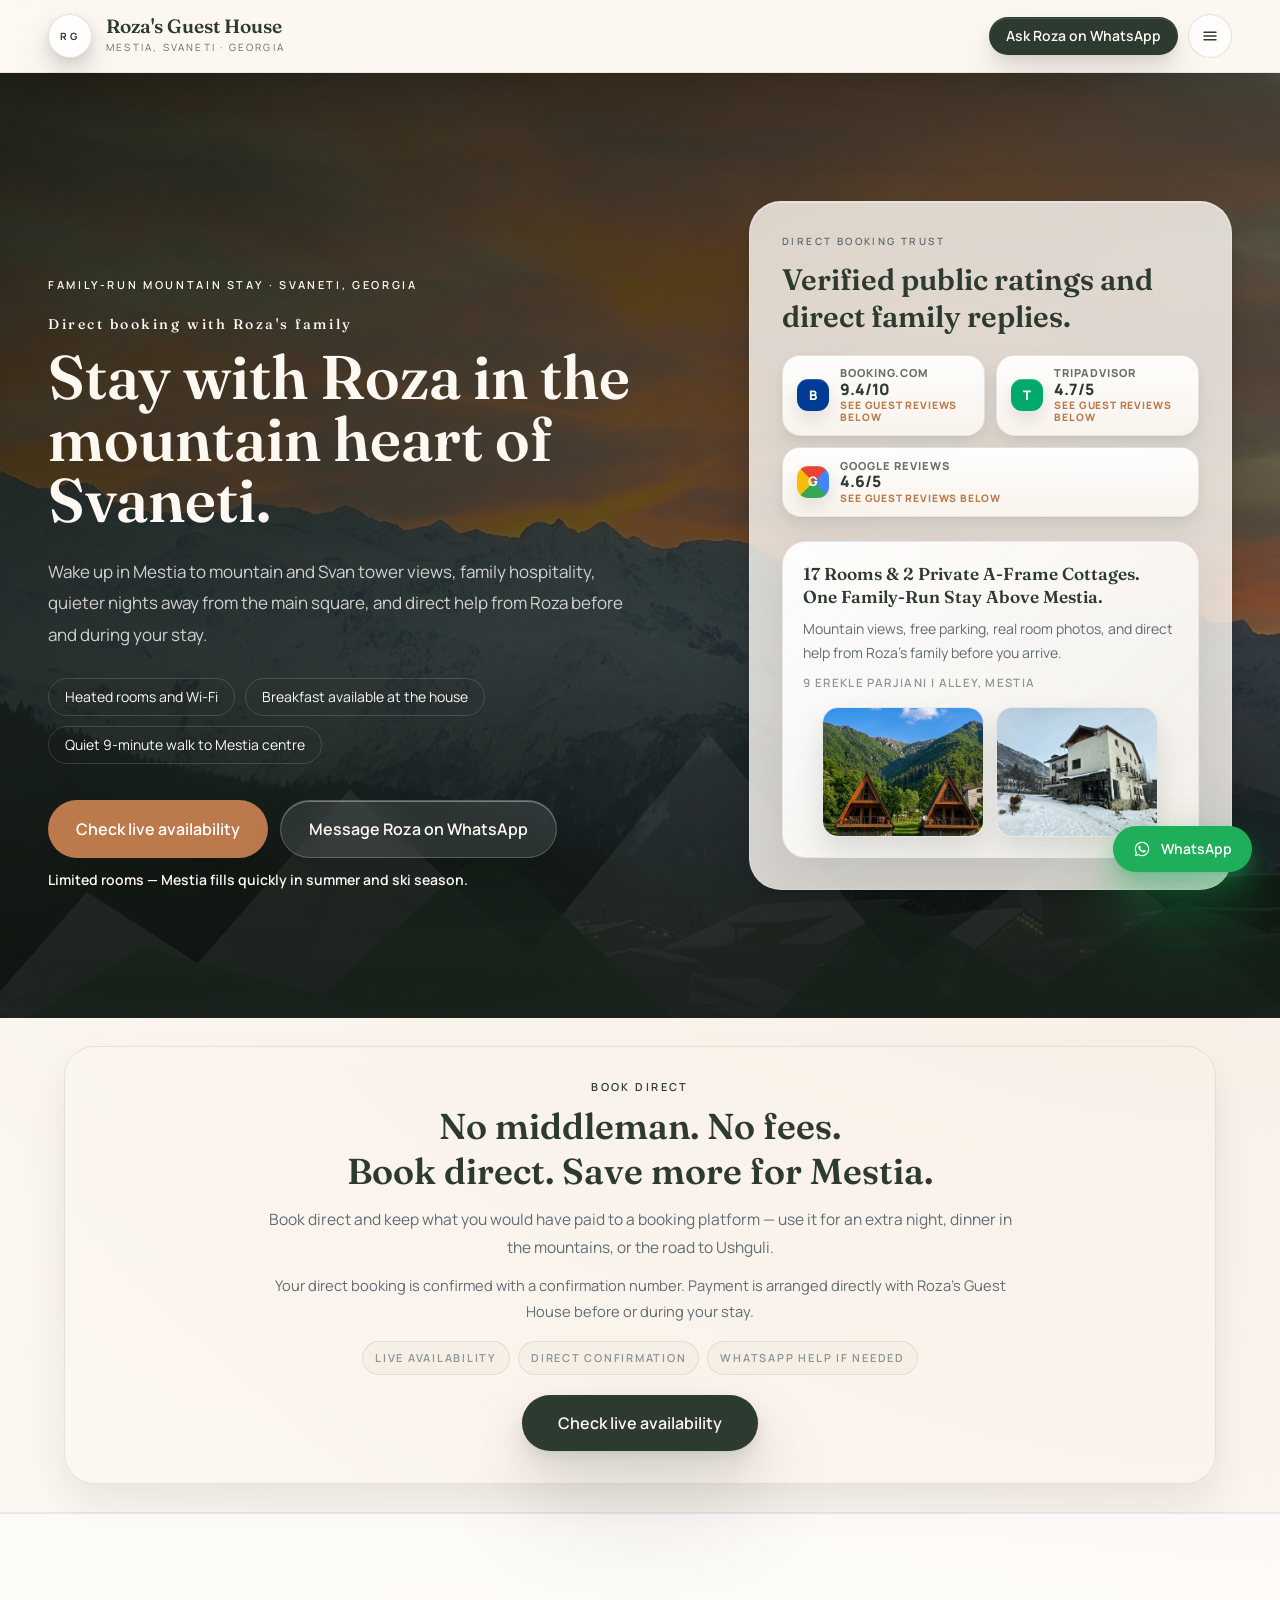
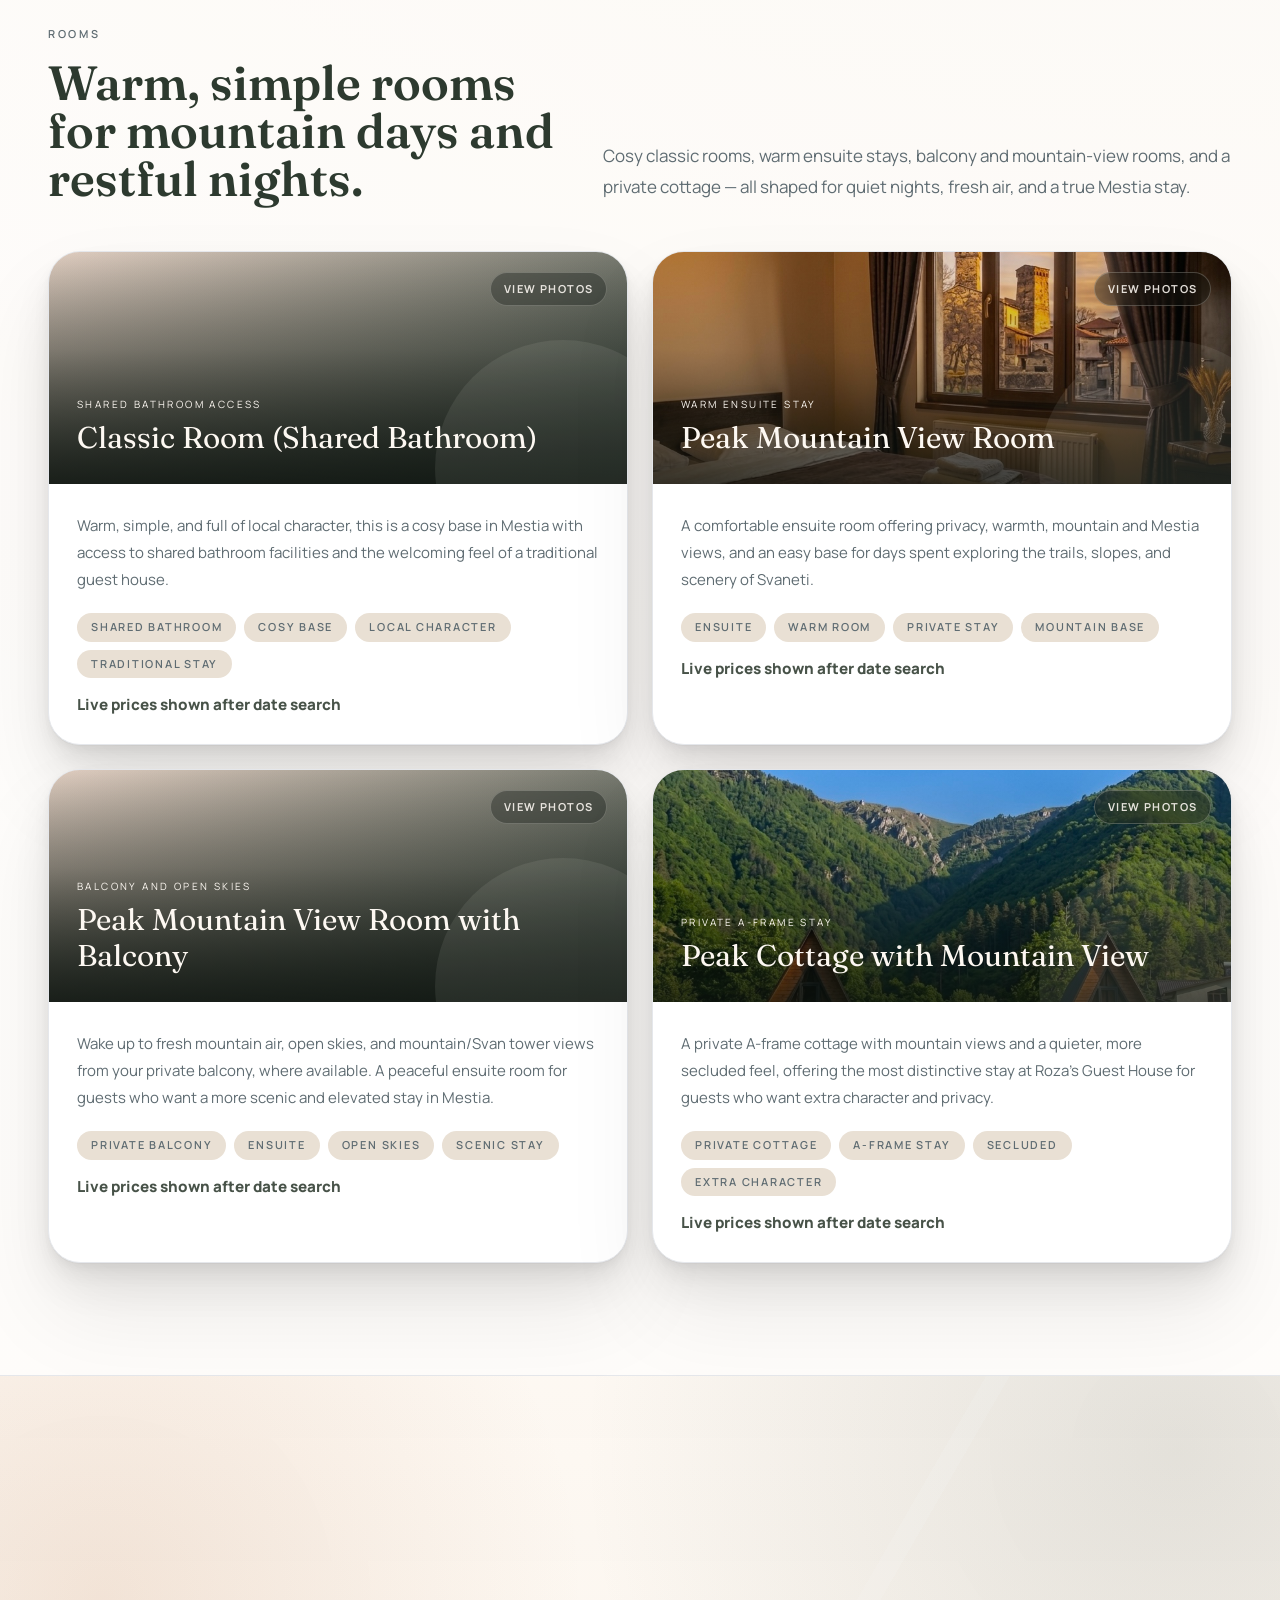
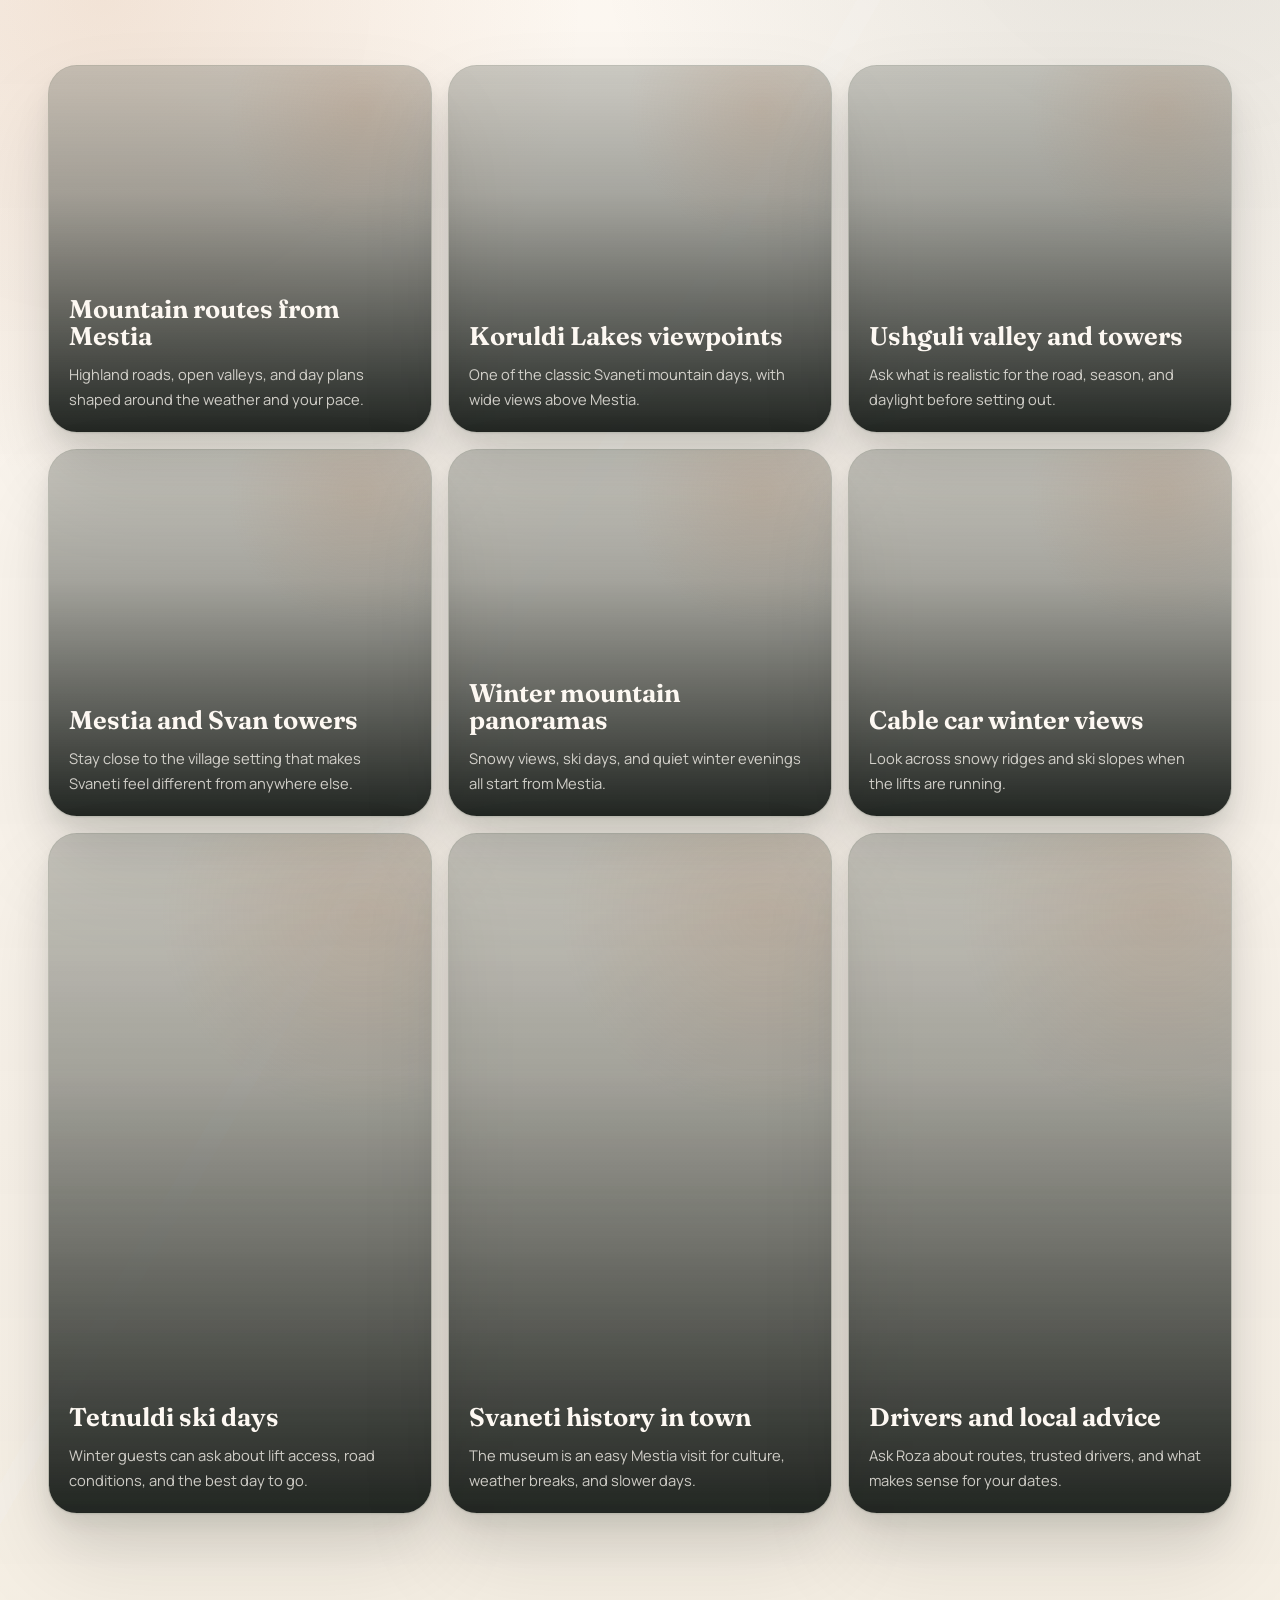
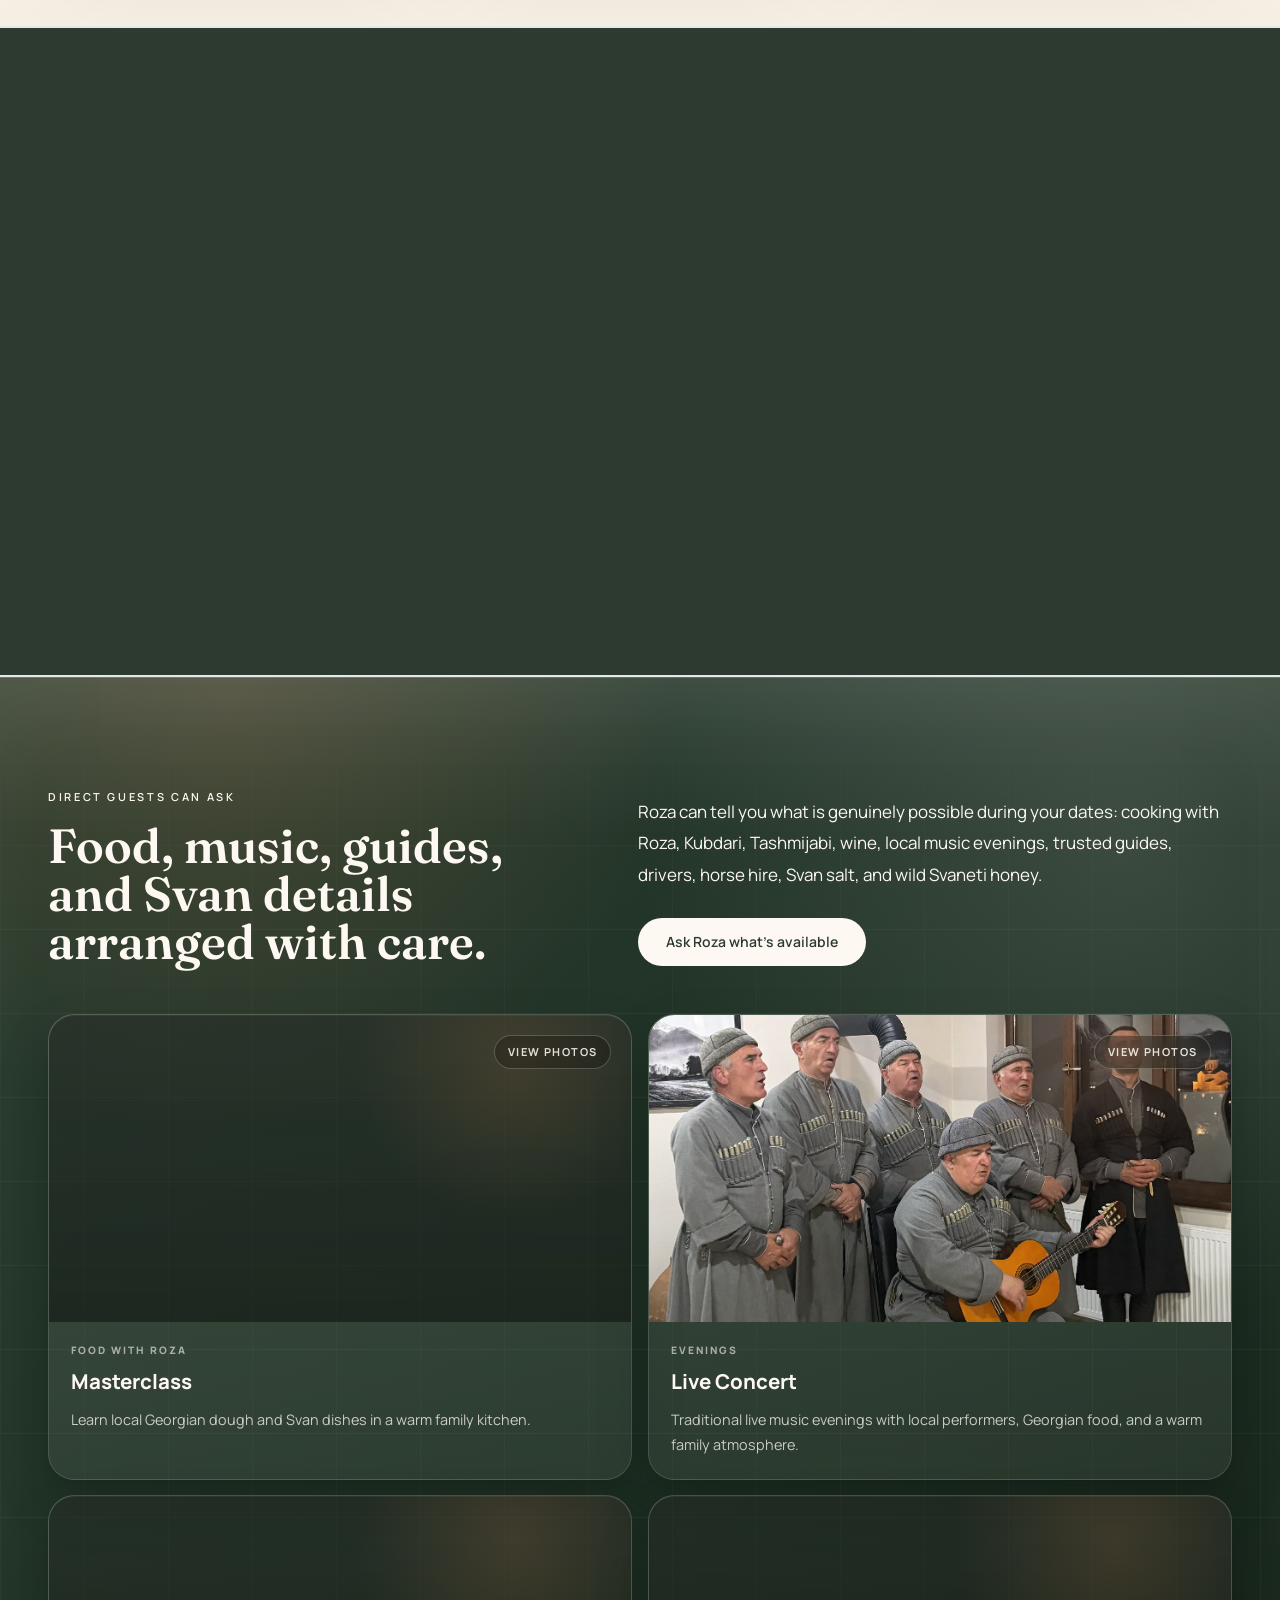
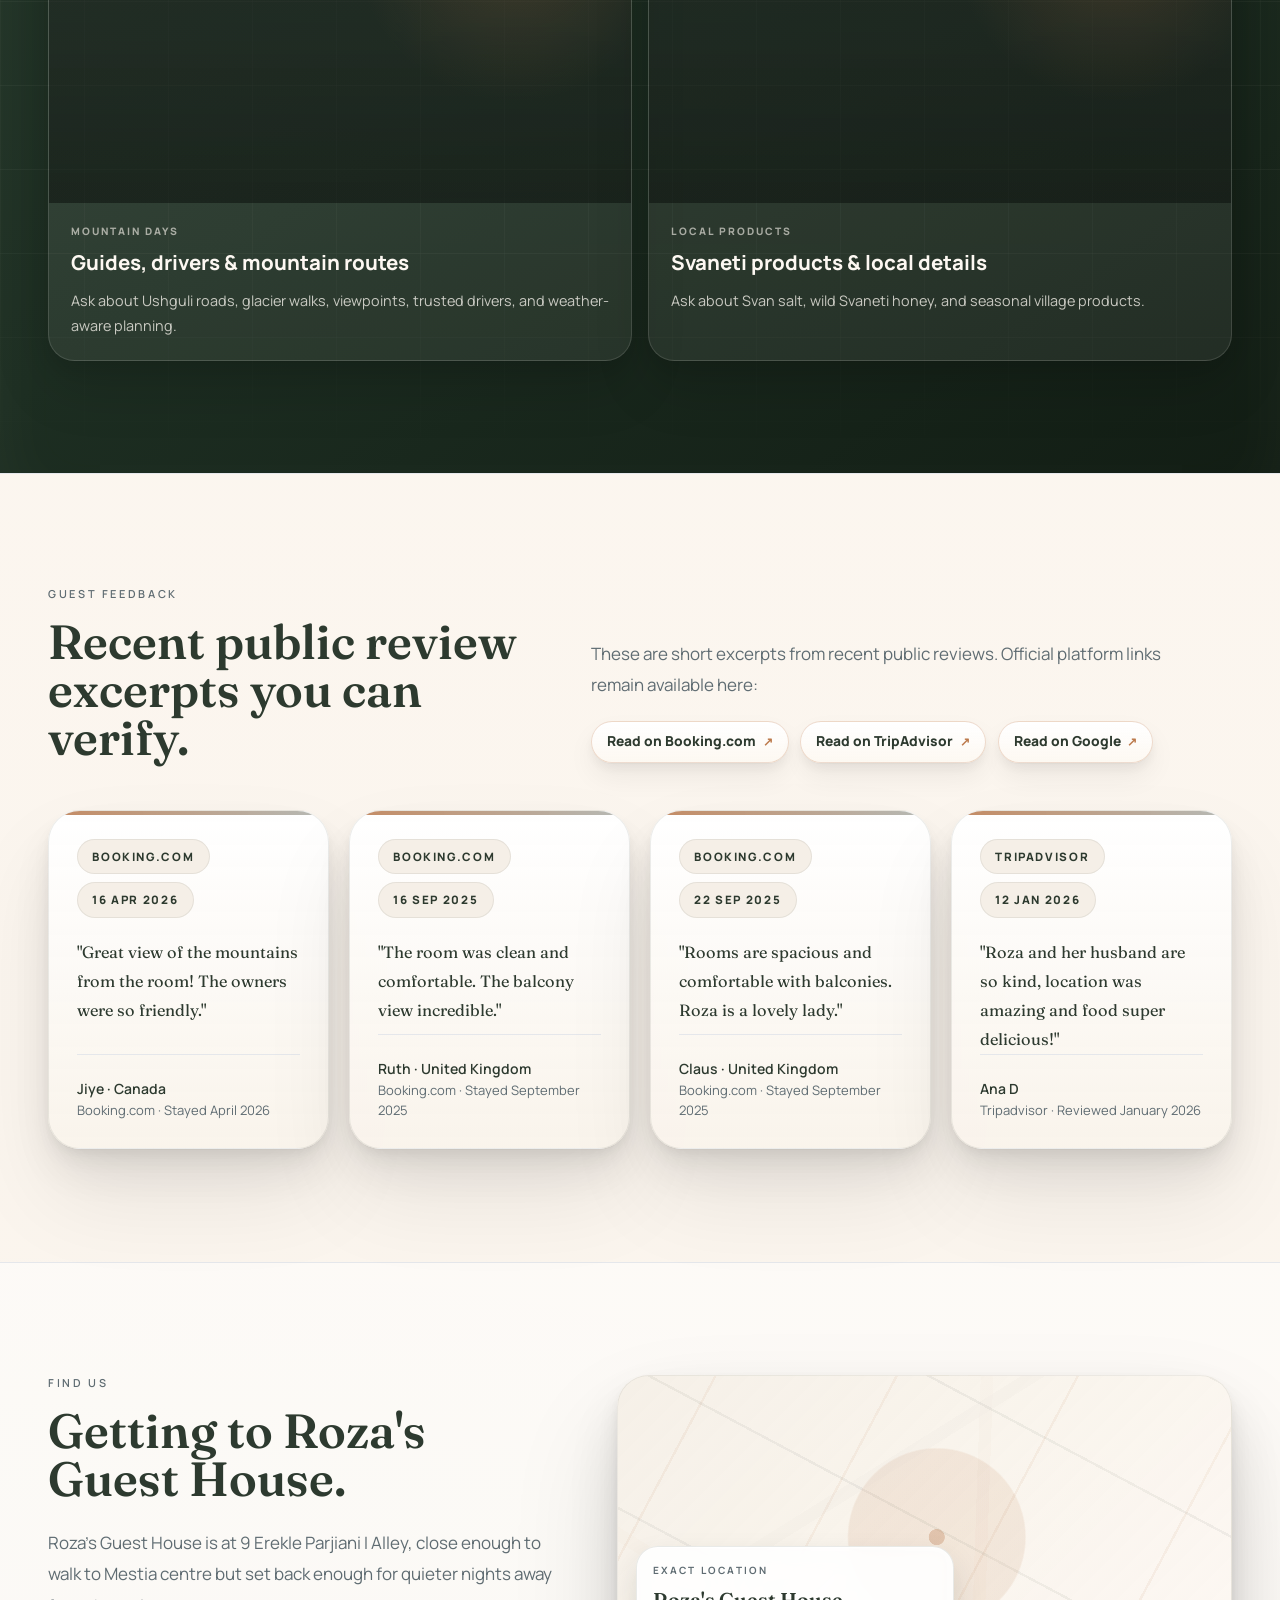
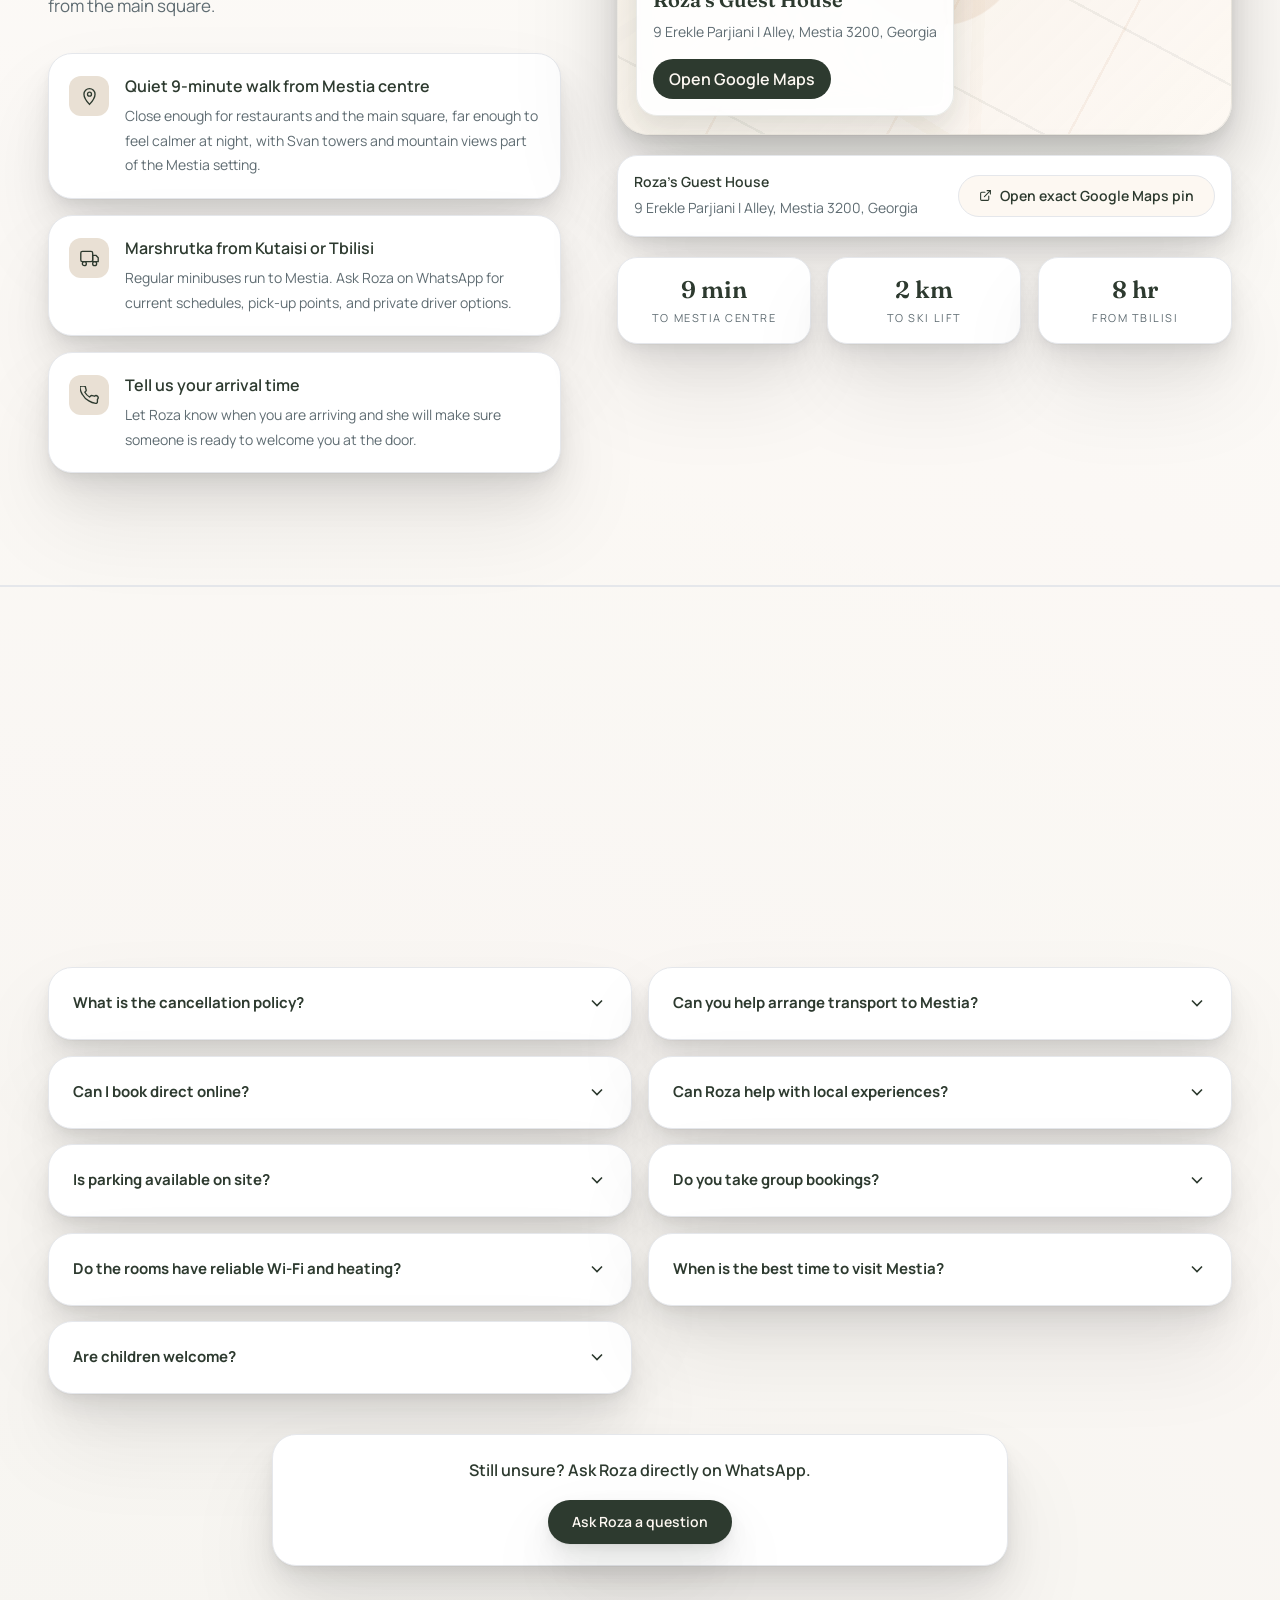
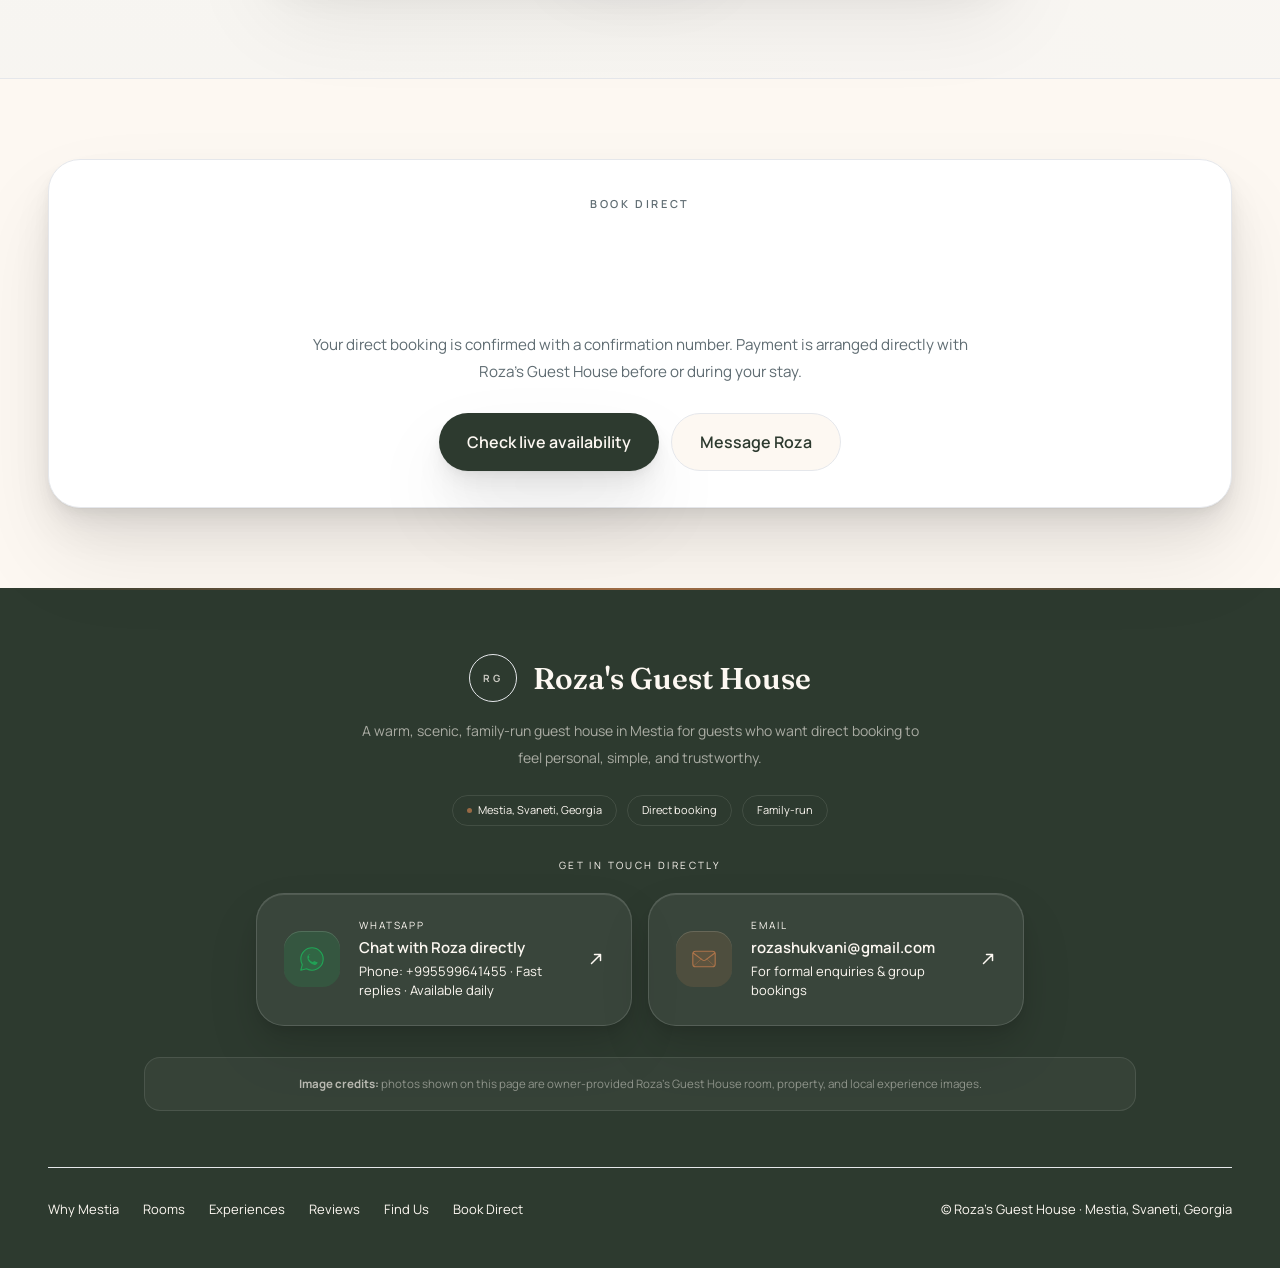
==== commit 503ebb42: "Final V3 homepage trust and fallback polish" ====
--- a/index.html
+++ b/index.html
@@ -1277,27 +1277,67 @@
       min-height: 360px;
       overflow: hidden;
       border-radius: 2rem;
-      background: #ffffff;
-      border: 1px solid rgba(45,58,47,0.08);
-      box-shadow:
-        0 1px 1px rgba(18,26,20,0.04),
+      background:
+        linear-gradient(135deg, rgba(245,239,230,0.94), rgba(253,248,242,0.78)),
+        linear-gradient(32deg, transparent 0 26%, rgba(188,122,76,0.18) 26% 28%, transparent 28% 100%),
+        linear-gradient(148deg, transparent 0 34%, rgba(45,58,47,0.12) 34% 36%, transparent 36% 100%),
+        linear-gradient(92deg, transparent 0 58%, rgba(188,122,76,0.14) 58% 60%, transparent 60% 100%);
+      border: 1px solid rgba(45,58,47,0.08);
+      box-shadow:
+        0 1px 1px rgba(18,26,20,0.04),
         0 6px 12px rgba(18,26,20,0.05),
         0 14px 28px rgba(18,26,20,0.07),
         0 30px 64px rgba(18,26,20,0.10),
         0 58px 112px rgba(18,26,20,0.12);
     }
-
-    .map-shell::before {
-      content: none;
-    }
-
-    .map-shell iframe {
-      position: absolute;
-      inset: 0;
-      width: 100%;
-      height: 100%;
-      border: 0;
-    }
+
+    .map-shell::before {
+      content: "";
+      position: absolute;
+      inset: 0;
+      z-index: 0;
+      pointer-events: none;
+      background:
+        radial-gradient(circle at 52% 45%, rgba(188,122,76,0.32) 0 0.48rem, transparent 0.52rem),
+        radial-gradient(circle at 52% 45%, rgba(188,122,76,0.12) 0 5.5rem, transparent 5.6rem),
+        repeating-linear-gradient(28deg, transparent 0 4.2rem, rgba(45,58,47,0.06) 4.2rem 4.35rem, transparent 4.35rem 8.2rem),
+        repeating-linear-gradient(118deg, transparent 0 5.3rem, rgba(188,122,76,0.08) 5.3rem 5.45rem, transparent 5.45rem 10rem);
+    }
+
+    .map-shell iframe {
+      position: absolute;
+      inset: 0;
+      z-index: 1;
+      width: 100%;
+      height: 100%;
+      border: 0;
+    }
+
+    .map-fallback {
+      position: absolute;
+      inset: 0;
+      z-index: 2;
+      display: flex;
+      align-items: flex-end;
+      justify-content: flex-start;
+      padding: 1.1rem;
+      pointer-events: none;
+    }
+
+    .map-fallback-card {
+      max-width: min(22rem, 100%);
+      border: 1px solid rgba(45,58,47,0.10);
+      border-radius: 1.35rem;
+      background: rgba(255,255,255,0.92);
+      padding: 1rem;
+      color: var(--forest);
+      box-shadow:
+        inset 0 1px 0 rgba(255,255,255,0.78),
+        0 14px 30px rgba(18,26,20,0.12);
+      backdrop-filter: blur(10px);
+      -webkit-backdrop-filter: blur(10px);
+      pointer-events: auto;
+    }
 
     .map-pin-dot {
       width: 56px;
@@ -1599,9 +1639,13 @@
       position: relative;
       overflow: hidden;
       background:
+        linear-gradient(180deg, rgba(253,248,242,0.08) 0%, rgba(253,248,242,0.00) 10rem),
         radial-gradient(circle at 18% 0%, rgba(188,122,76,0.22), transparent 26%),
         radial-gradient(circle at 88% 12%, rgba(253,248,242,0.12), transparent 29%),
         linear-gradient(145deg, #2a3d30 0%, #1d2e22 58%, #121d14 100%);
+      box-shadow:
+        inset 0 1px 0 rgba(253,248,242,0.18),
+        inset 0 38px 70px rgba(253,248,242,0.045);
     }
 
     .roza-moments-section::before {
@@ -1927,11 +1971,17 @@
       will-change: opacity, transform;
     }
 
-    .reveal.visible {
-      opacity: 1;
-      transform: translate3d(0, 0, 0);
-    }
-
+    .reveal.visible {
+      opacity: 1;
+      transform: translate3d(0, 0, 0);
+    }
+
+    #reviews .reveal,
+    #find-us .reveal {
+      opacity: 1;
+      transform: none;
+    }
+
     .floating-whatsapp-button {
       max-width: calc(100vw - 2rem);
       line-height: 1;
@@ -2298,6 +2348,12 @@
 
       .hero-shell .mt-9.flex {
         padding-right: 4.25rem;
+      }
+
+      .hero-shell .rating-badge-row {
+        position: relative;
+        z-index: 45;
+        padding-right: 4.45rem;
       }
 
       .hero-shell .rounded-full,
@@ -2723,7 +2779,7 @@
 
           <article class="reveal group overflow-hidden rounded-[2rem] border border-forest/8 bg-white card-float" data-room-card data-room-type-id="PEAKMV">
             <div class="room-art flex items-end p-7 text-cream">
-              <img src="Peack Mountain View/IMG_9127.PNG" alt="Peak Mountain View twin room at Roza's Guest House" loading="lazy" decoding="async" width="896" height="1195" sizes="(min-width: 1280px) 34rem, (min-width: 768px) 42vw, 100vw" />
+              <img src="Peack Mountain View/IMG_9124.PNG" alt="Peak Mountain View room with Mestia tower view at Roza's Guest House" loading="lazy" decoding="async" width="896" height="1195" sizes="(min-width: 1280px) 34rem, (min-width: 768px) 42vw, 100vw" />
               <span class="room-photo-cue">View photos</span>
               <div>
                 <div class="text-[10px] uppercase tracking-[0.24em] text-cream/62">Warm ensuite stay</div>
@@ -2741,7 +2797,7 @@
               <p class="room-price mt-4" data-room-pricing>Loading live direct price&hellip;</p>
               <div class="room-thumbs mt-6">
                 <div class="room-thumb"><img src="Peack Mountain View/IMG_9157.PNG" alt="Peak Mountain View room at Roza's Guest House" loading="lazy" decoding="async" width="896" height="1195" sizes="(min-width: 1280px) 7rem, (min-width: 768px) 10vw, 22vw" /></div>
-                <div class="room-thumb"><img src="Peack Mountain View/IMG_9124.PNG" alt="Peak Mountain View room at Roza's Guest House" loading="lazy" decoding="async" width="896" height="1195" sizes="(min-width: 1280px) 7rem, (min-width: 768px) 10vw, 22vw" /></div>
+                <div class="room-thumb"><img src="Peack Mountain View/IMG_9127.PNG" alt="Peak Mountain View twin room at Roza's Guest House" loading="lazy" decoding="async" width="896" height="1195" sizes="(min-width: 1280px) 7rem, (min-width: 768px) 10vw, 22vw" /></div>
                 <div class="room-thumb"><img src="Peack Mountain View/IMG_1512.jpg" alt="Peak Mountain View room at Roza's Guest House" loading="lazy" decoding="async" width="3024" height="4032" sizes="(min-width: 1280px) 7rem, (min-width: 768px) 10vw, 22vw" /></div>
                 <div class="room-thumb hidden"><img src="Peack Mountain View/peak triple .png" alt="Peak Mountain View triple room at Roza's Guest House" loading="lazy" decoding="async" width="1792" height="2390" sizes="(min-width: 1280px) 7rem, (min-width: 768px) 10vw, 22vw" /></div>
               </div>
@@ -2992,7 +3048,7 @@
 
           <article class="roza-moment-card reveal">
             <div class="roza-moment-image">
-              <img src="svaneti/Local Attractions/mestia-local-guide-car-transfer.webp" alt="Local guide car transfer for Mestia and Svaneti trips" loading="lazy" decoding="async" width="770" height="835" sizes="(min-width: 1024px) 44vw, (min-width: 640px) 48vw, 100vw" />
+              <img src="svaneti/Local Attractions/svaneti-mountain-road-hiking-route.webp" alt="Mountain route and highland road in Svaneti" loading="lazy" decoding="async" width="1600" height="1066" sizes="(min-width: 1024px) 44vw, (min-width: 640px) 48vw, 100vw" />
             </div>
             <div class="roza-moment-body">
               <p class="roza-moment-meta">Mountain days</p>
@@ -3126,10 +3182,20 @@
             </div>
           </div>
 
-          <div class="reveal">
-            <div class="map-shell">
-              <iframe title="Roza's Guest House on Google Maps" loading="lazy" referrerpolicy="no-referrer-when-downgrade" src="https://www.google.com/maps?q=Roza%27s%20Guest%20House%2C%209%20Erekle%20Parjiani%20I%20Alley%2C%20Mestia%203200%2C%20Georgia&output=embed"></iframe>
-            </div>
+          <div class="reveal">
+            <div class="map-shell">
+              <iframe title="Roza's Guest House on Google Maps" loading="lazy" referrerpolicy="no-referrer-when-downgrade" src="https://www.google.com/maps?q=Roza%27s%20Guest%20House%2C%209%20Erekle%20Parjiani%20I%20Alley%2C%20Mestia%203200%2C%20Georgia&output=embed"></iframe>
+              <div class="map-fallback">
+                <div class="map-fallback-card">
+                  <p class="text-[10px] font-bold uppercase tracking-[0.22em] text-slate">Exact location</p>
+                  <p class="mt-2 font-display text-xl font-semibold text-forest">Roza's Guest House</p>
+                  <p class="mt-1.5 text-sm leading-[1.7] text-slate">9 Erekle Parjiani I Alley, Mestia 3200, Georgia</p>
+                  <a href="https://www.google.com/maps/search/?api=1&query=Roza%27s%20Guest%20House%2C%209%20Erekle%20Parjiani%20I%20Alley%2C%20Mestia%203200%2C%20Georgia" target="_blank" rel="noopener noreferrer" class="mt-4 inline-flex items-center rounded-full bg-forest px-4 py-2 text-xs font-semibold text-cream">
+                    Open Google Maps
+                  </a>
+                </div>
+              </div>
+            </div>
 
             <div class="mt-5 flex flex-wrap items-center justify-between gap-3 rounded-[1.25rem] border border-forest/8 bg-white p-4 card-float">
               <div>
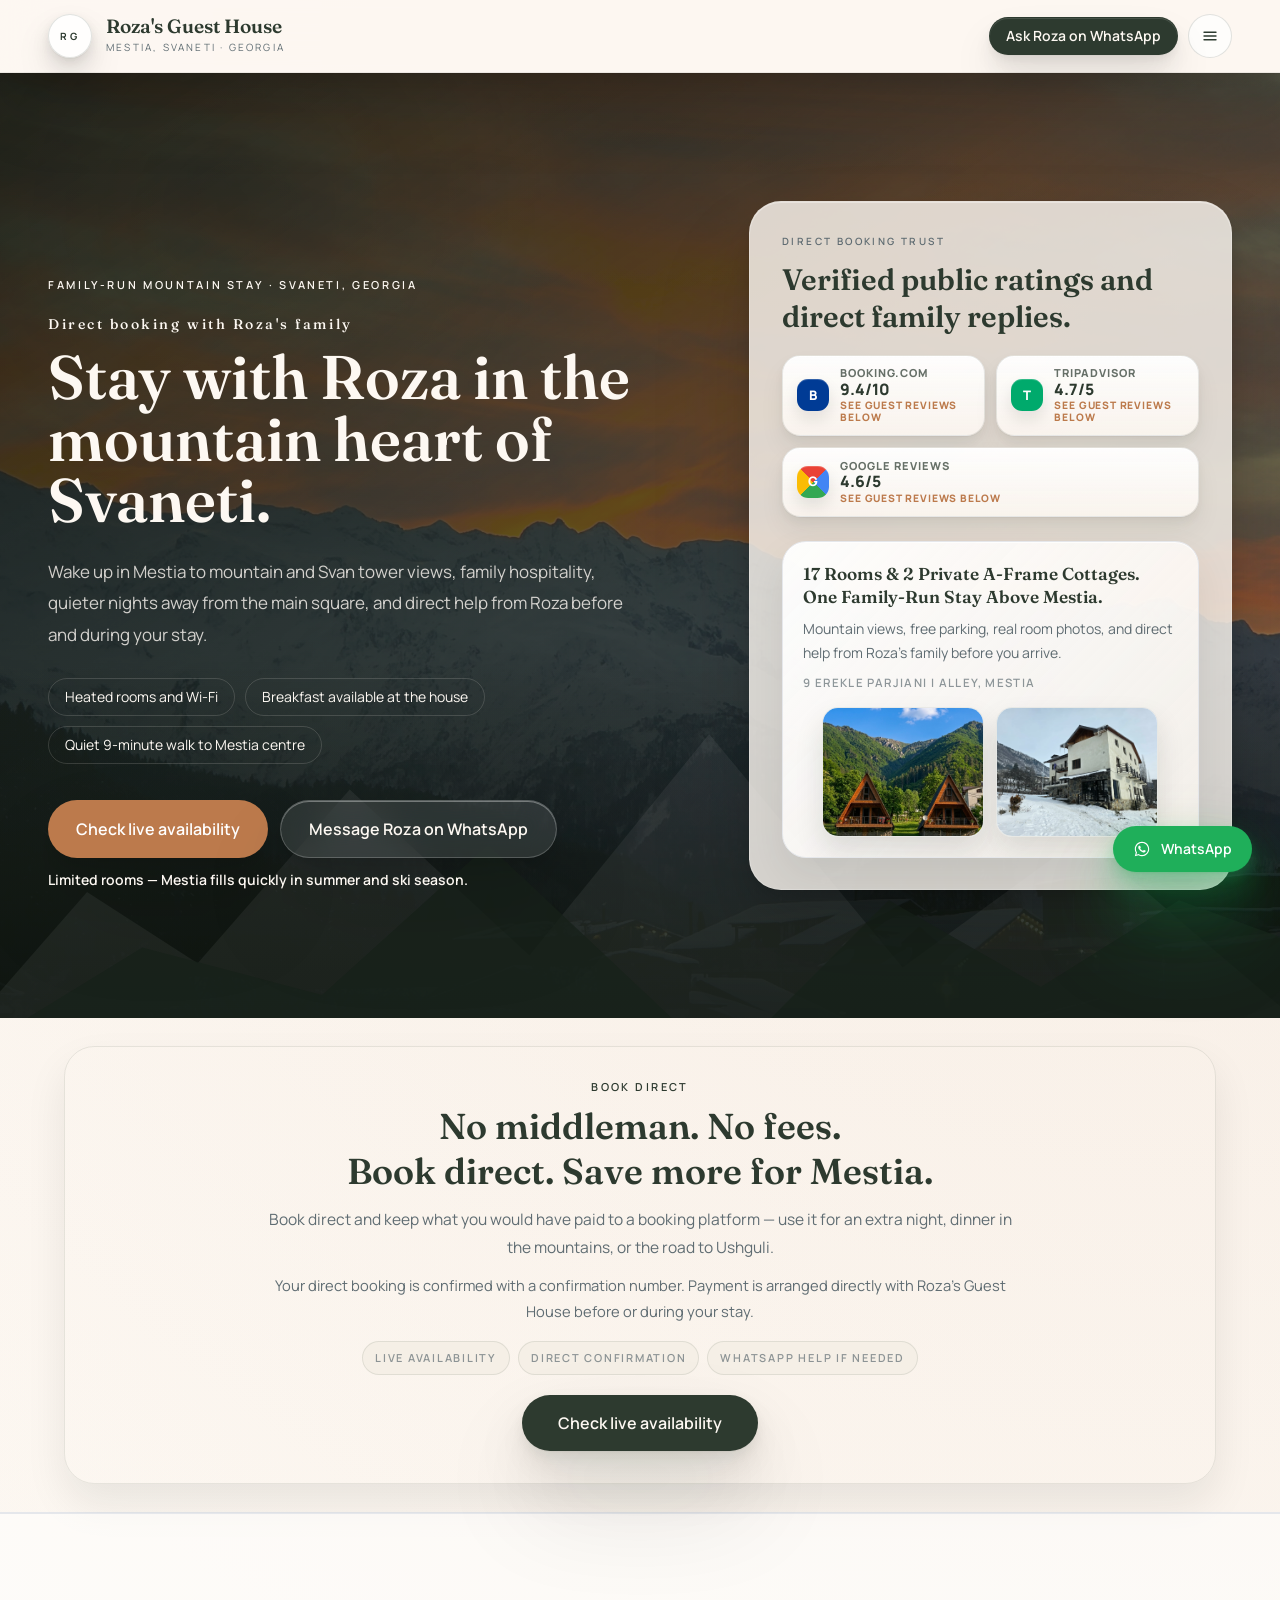
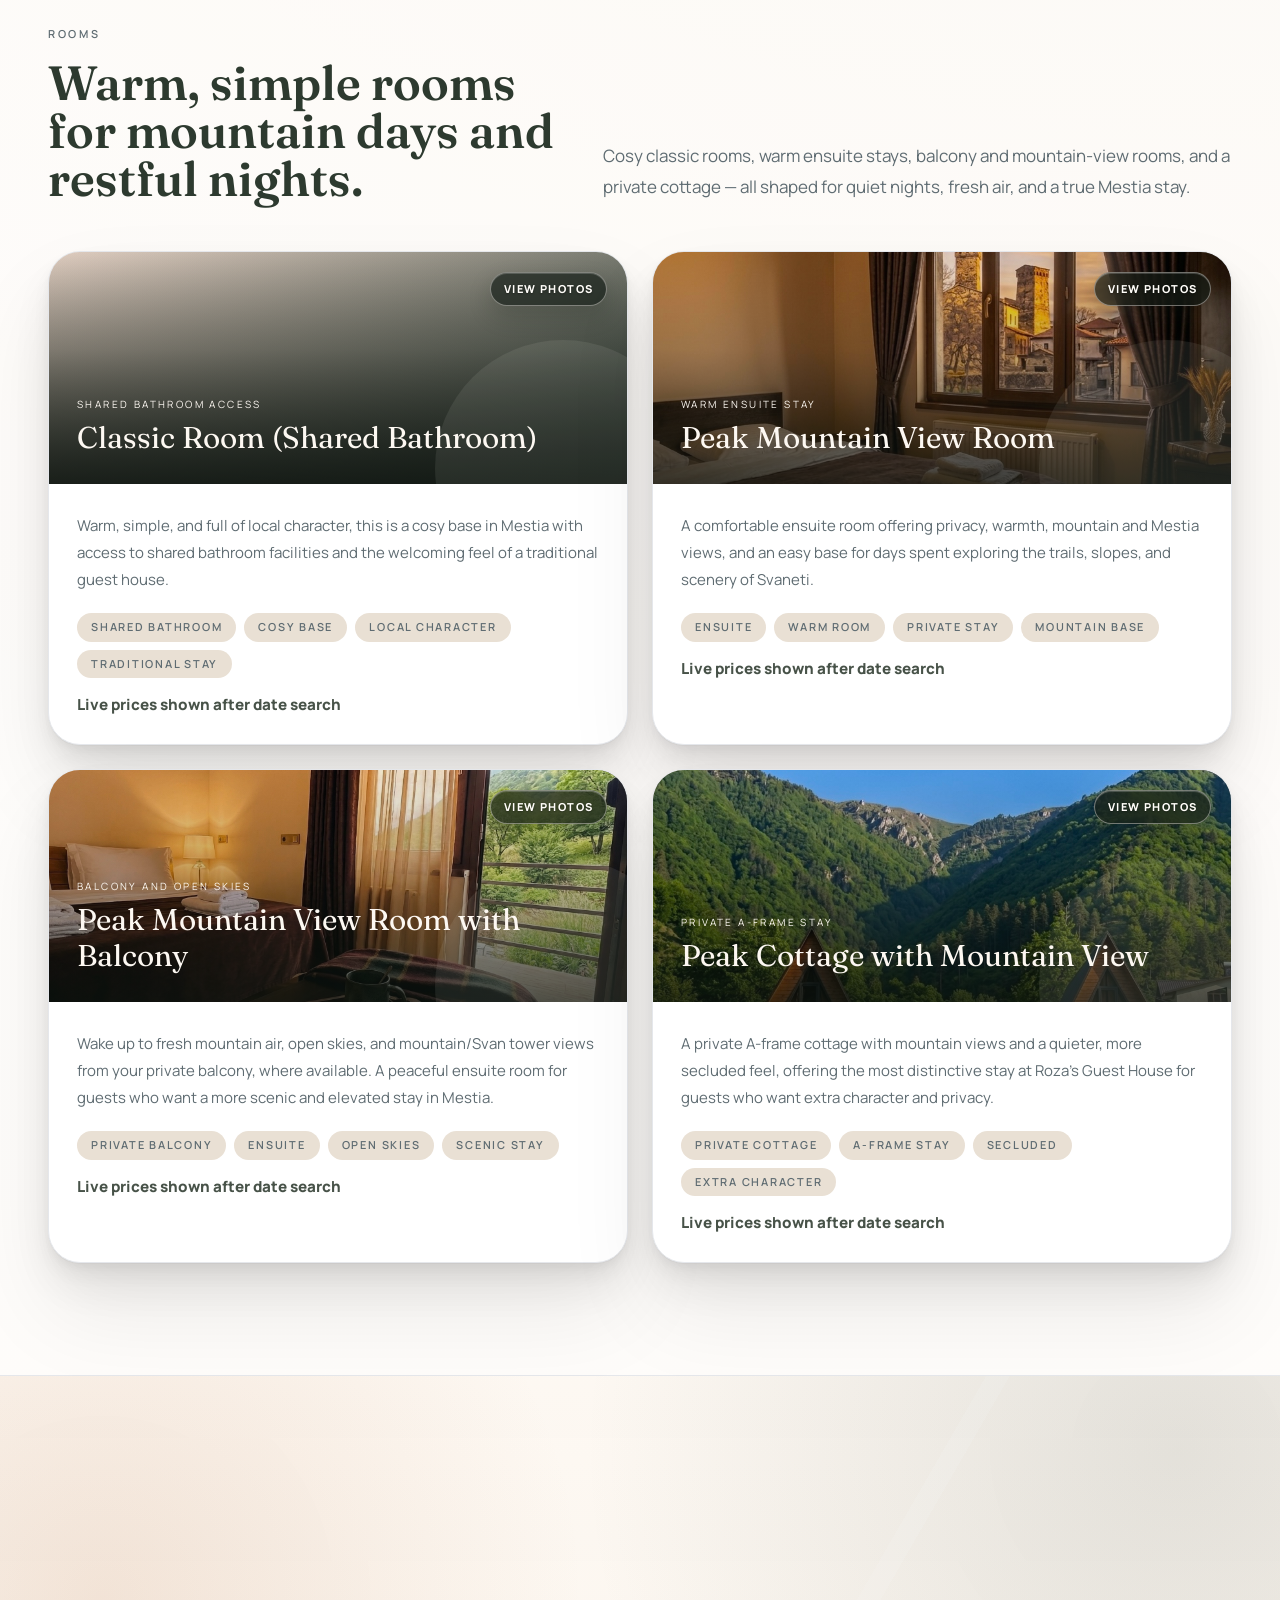
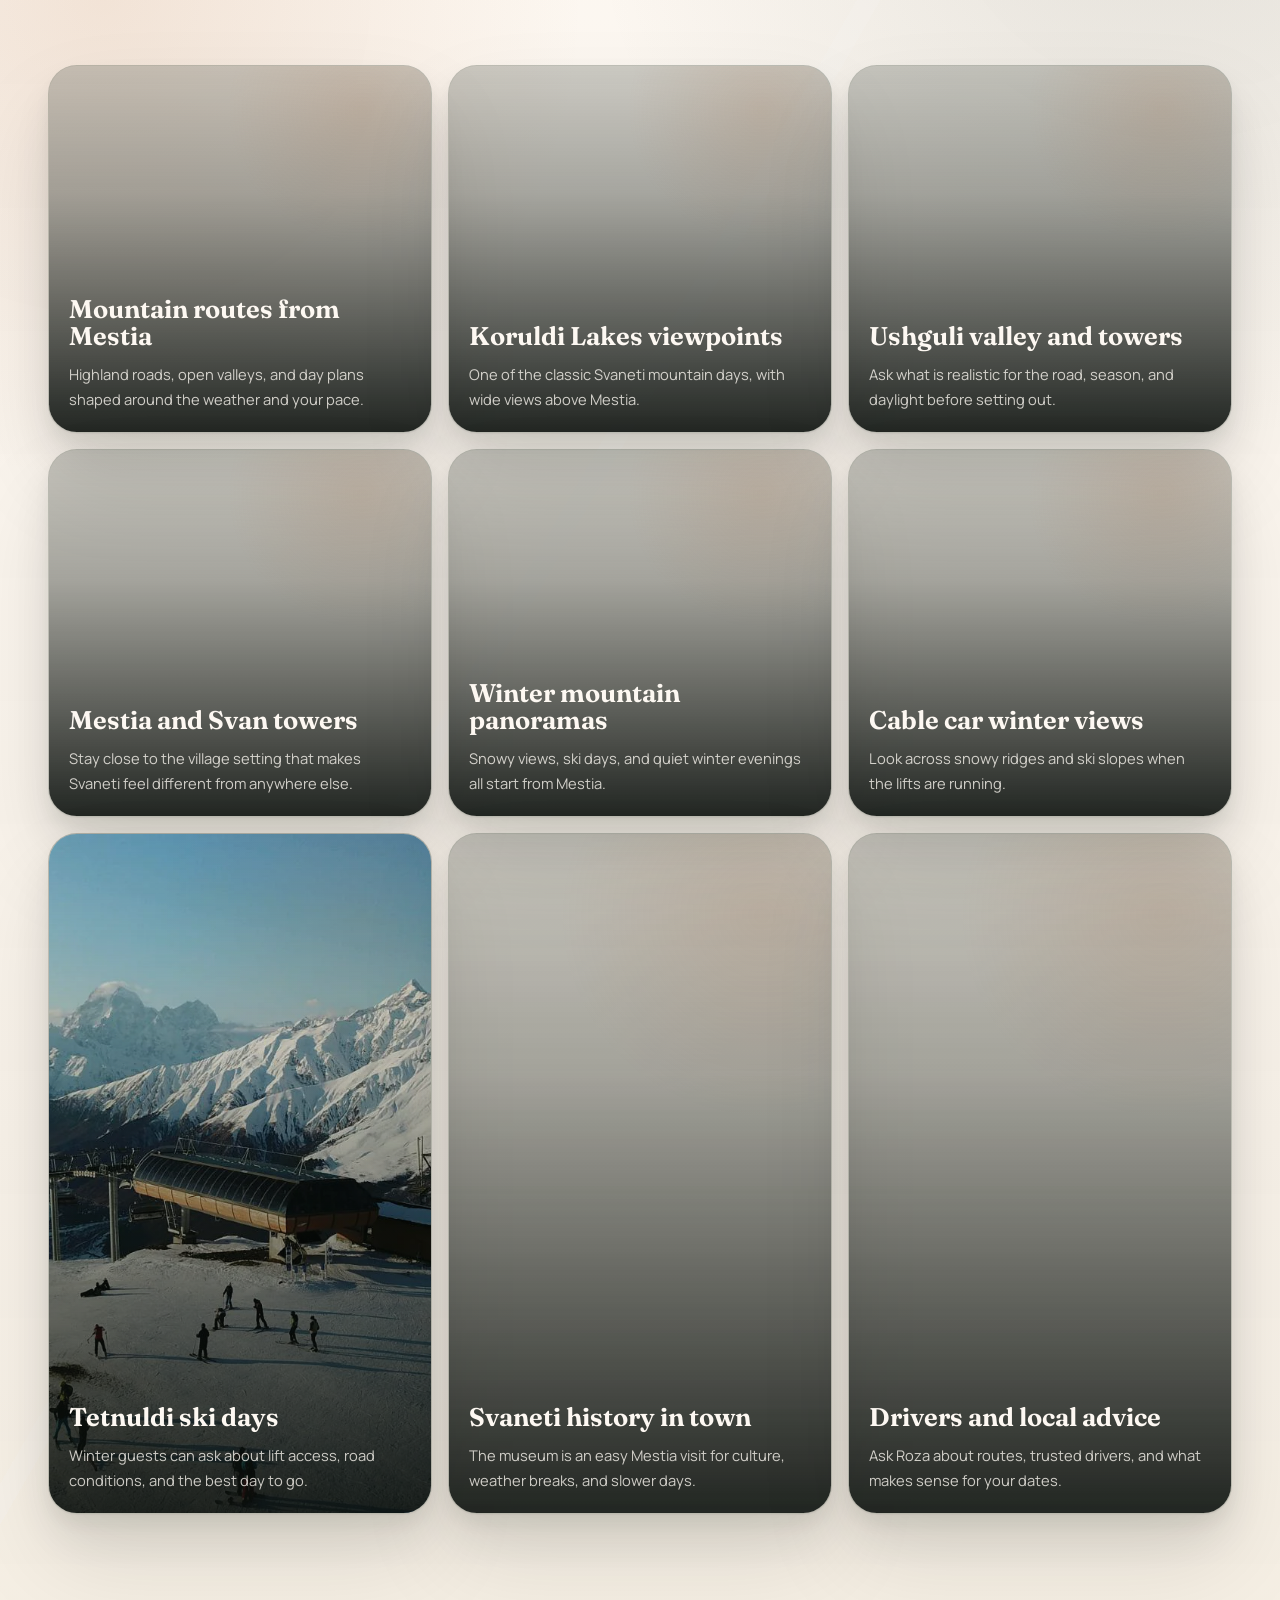
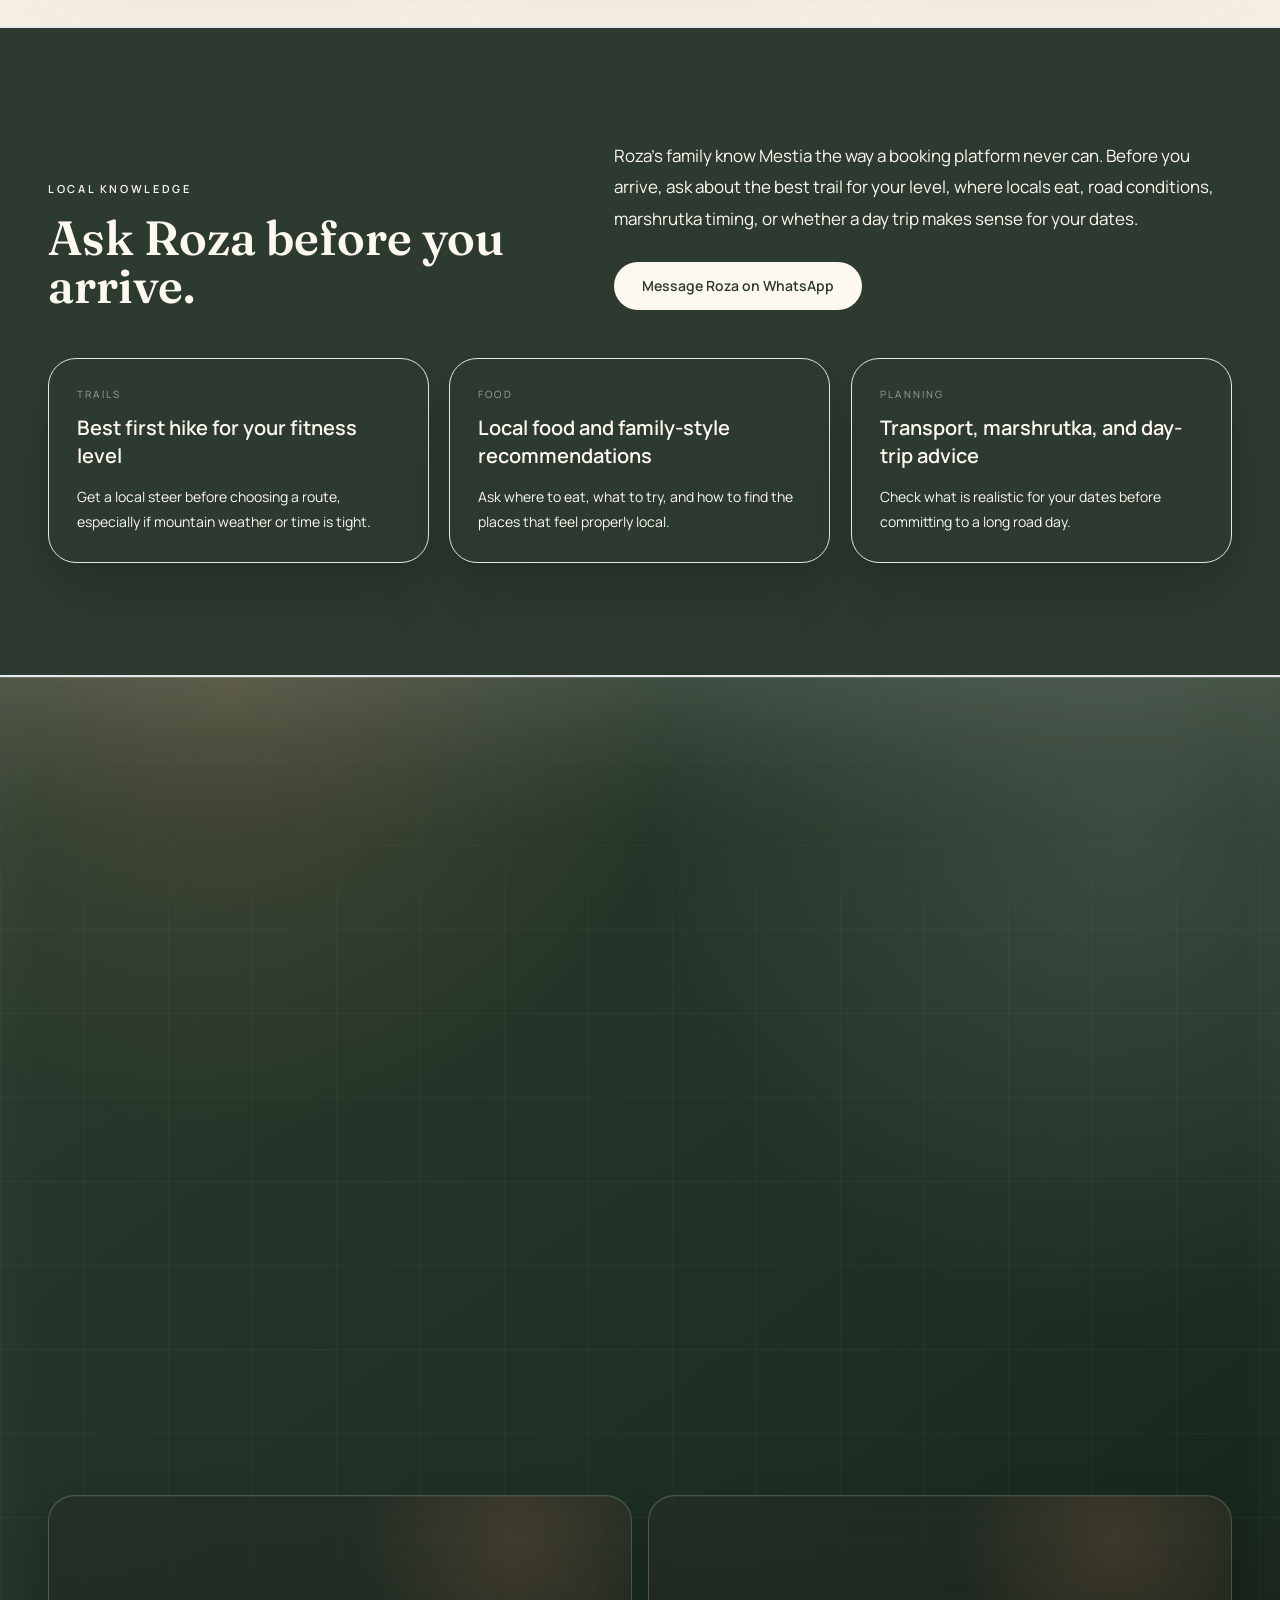
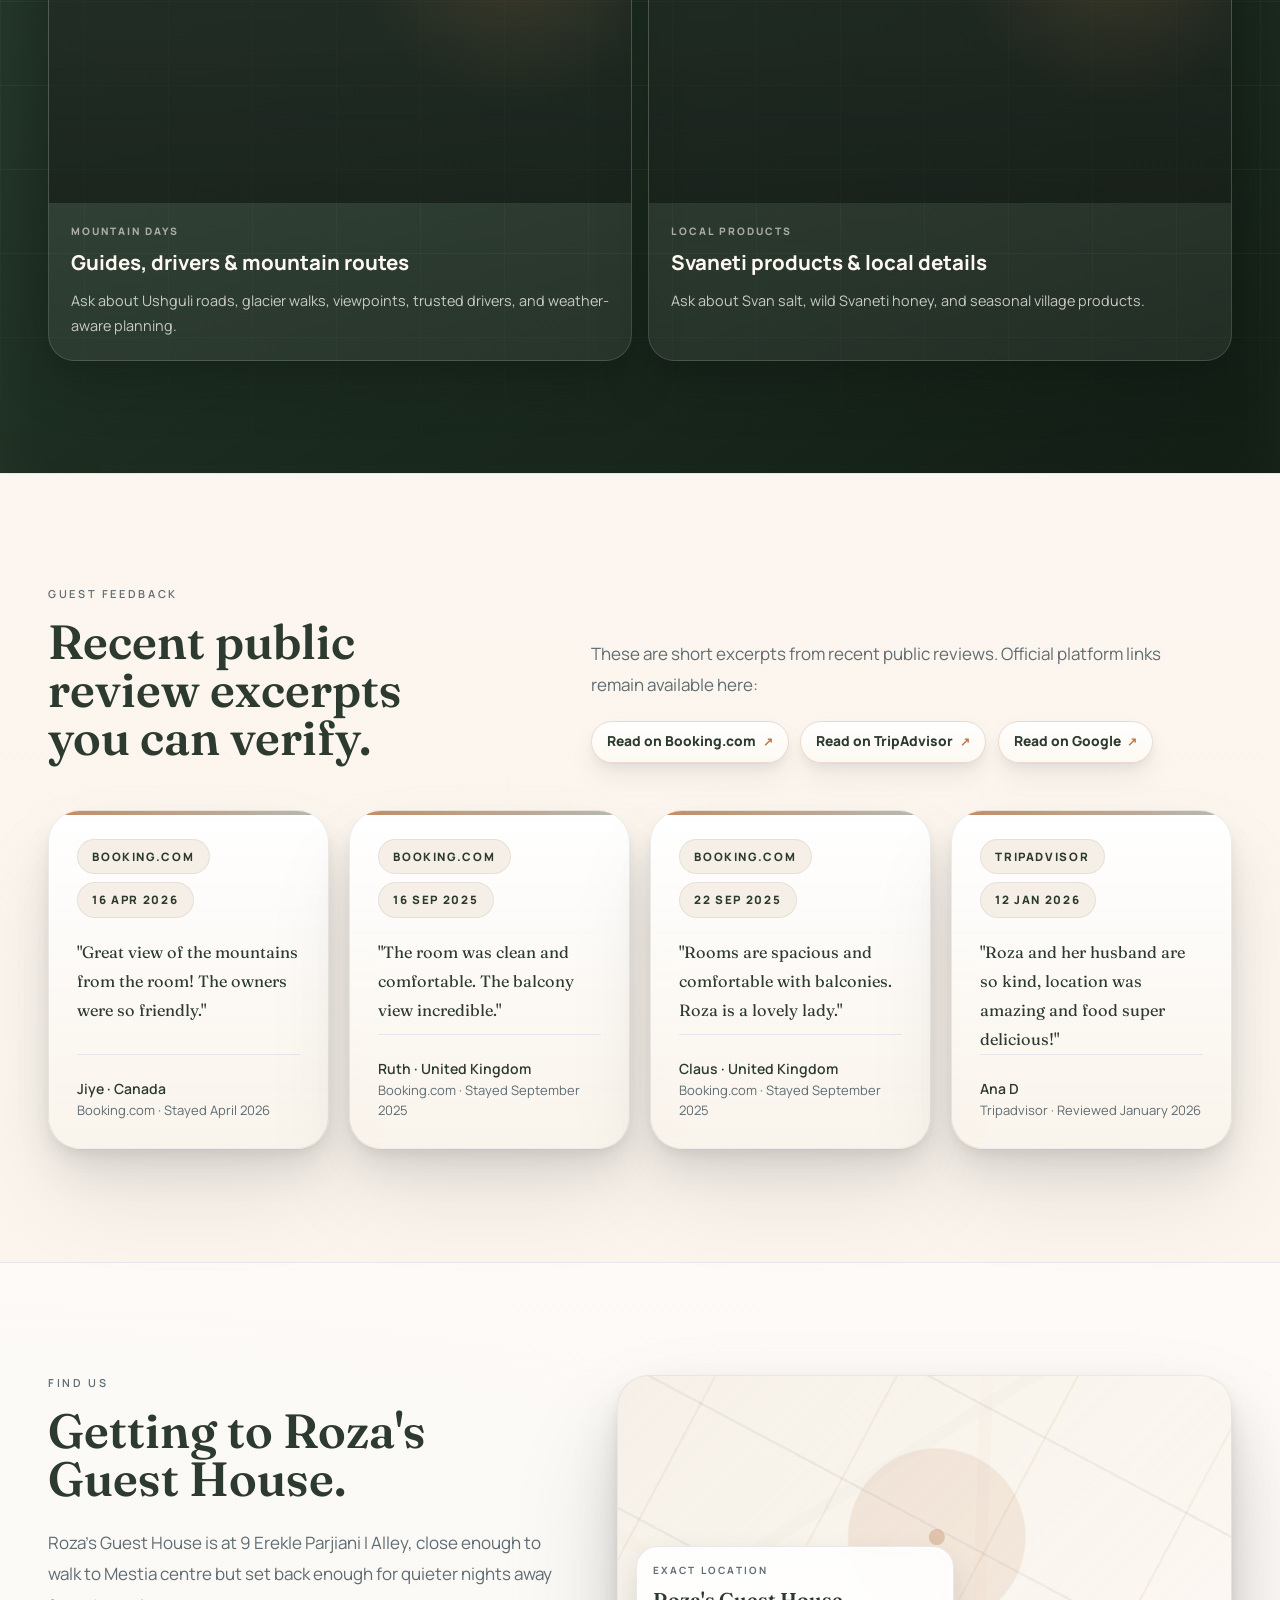
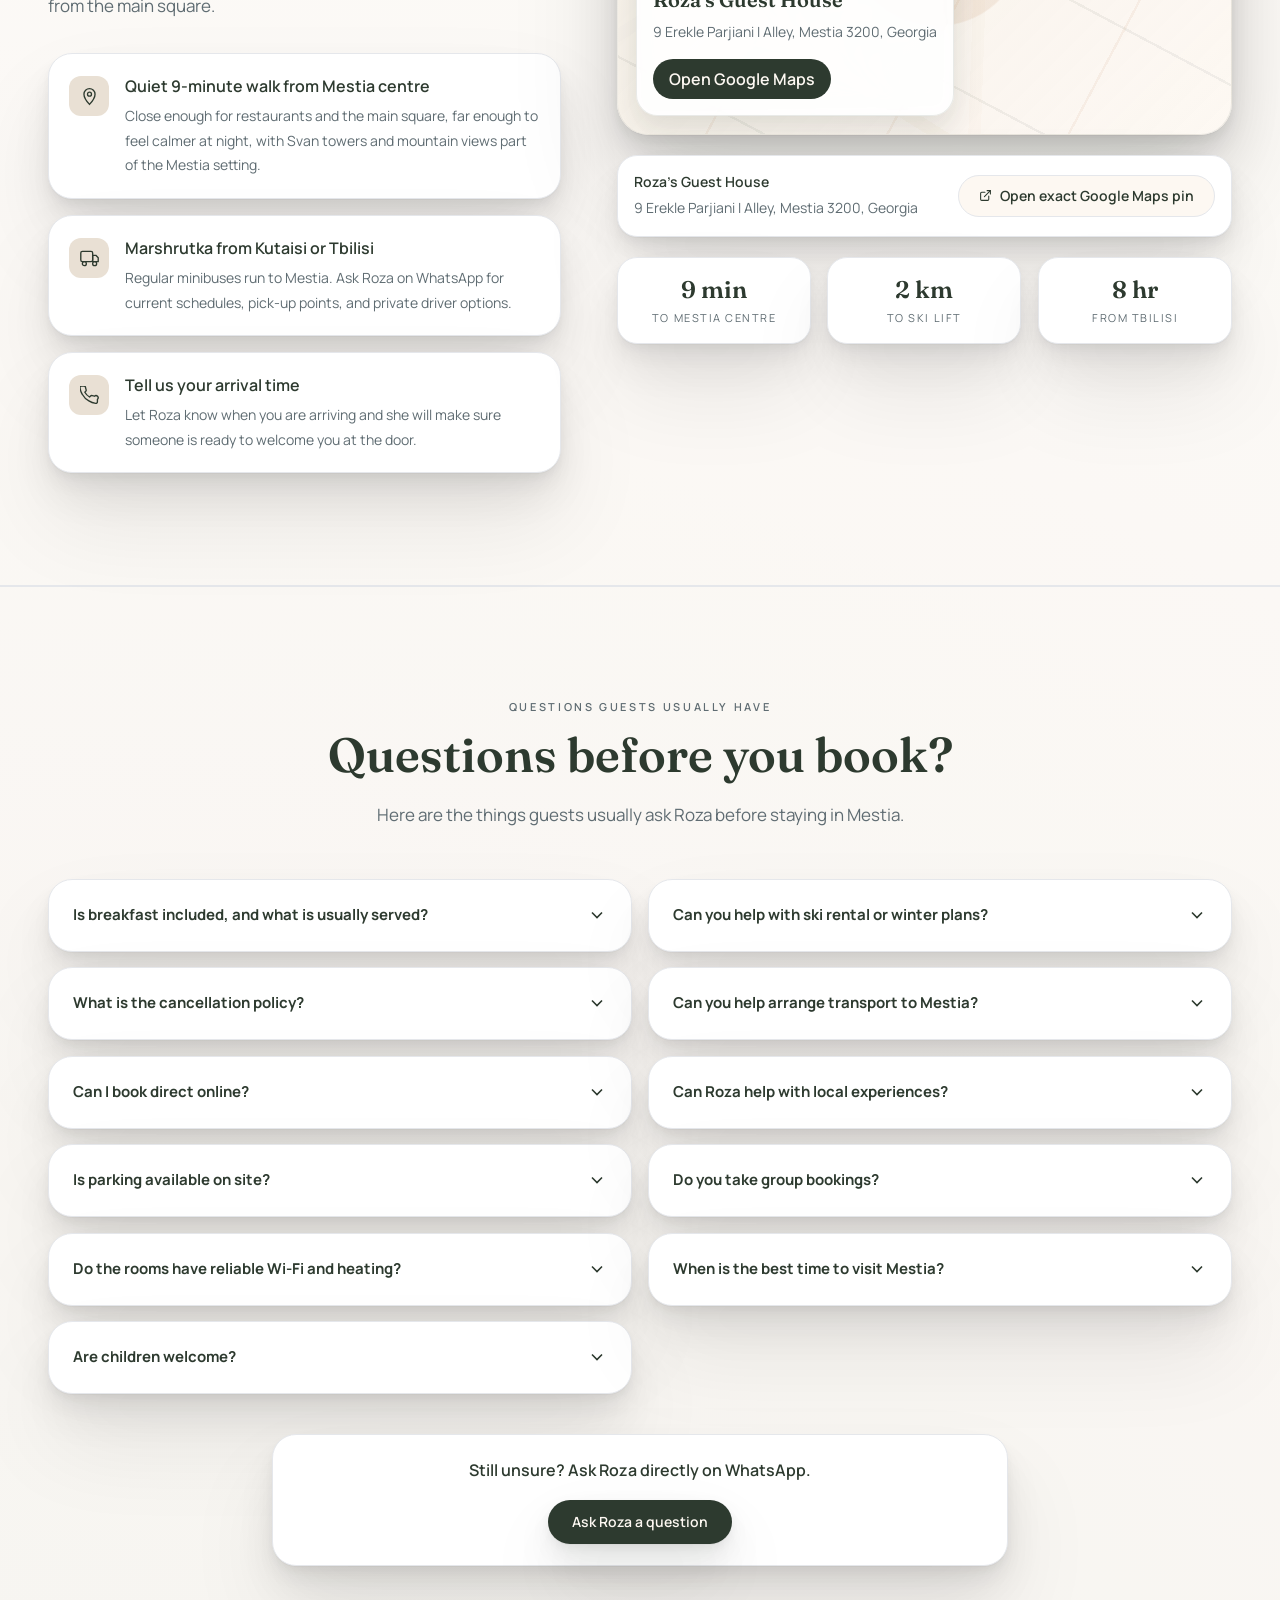
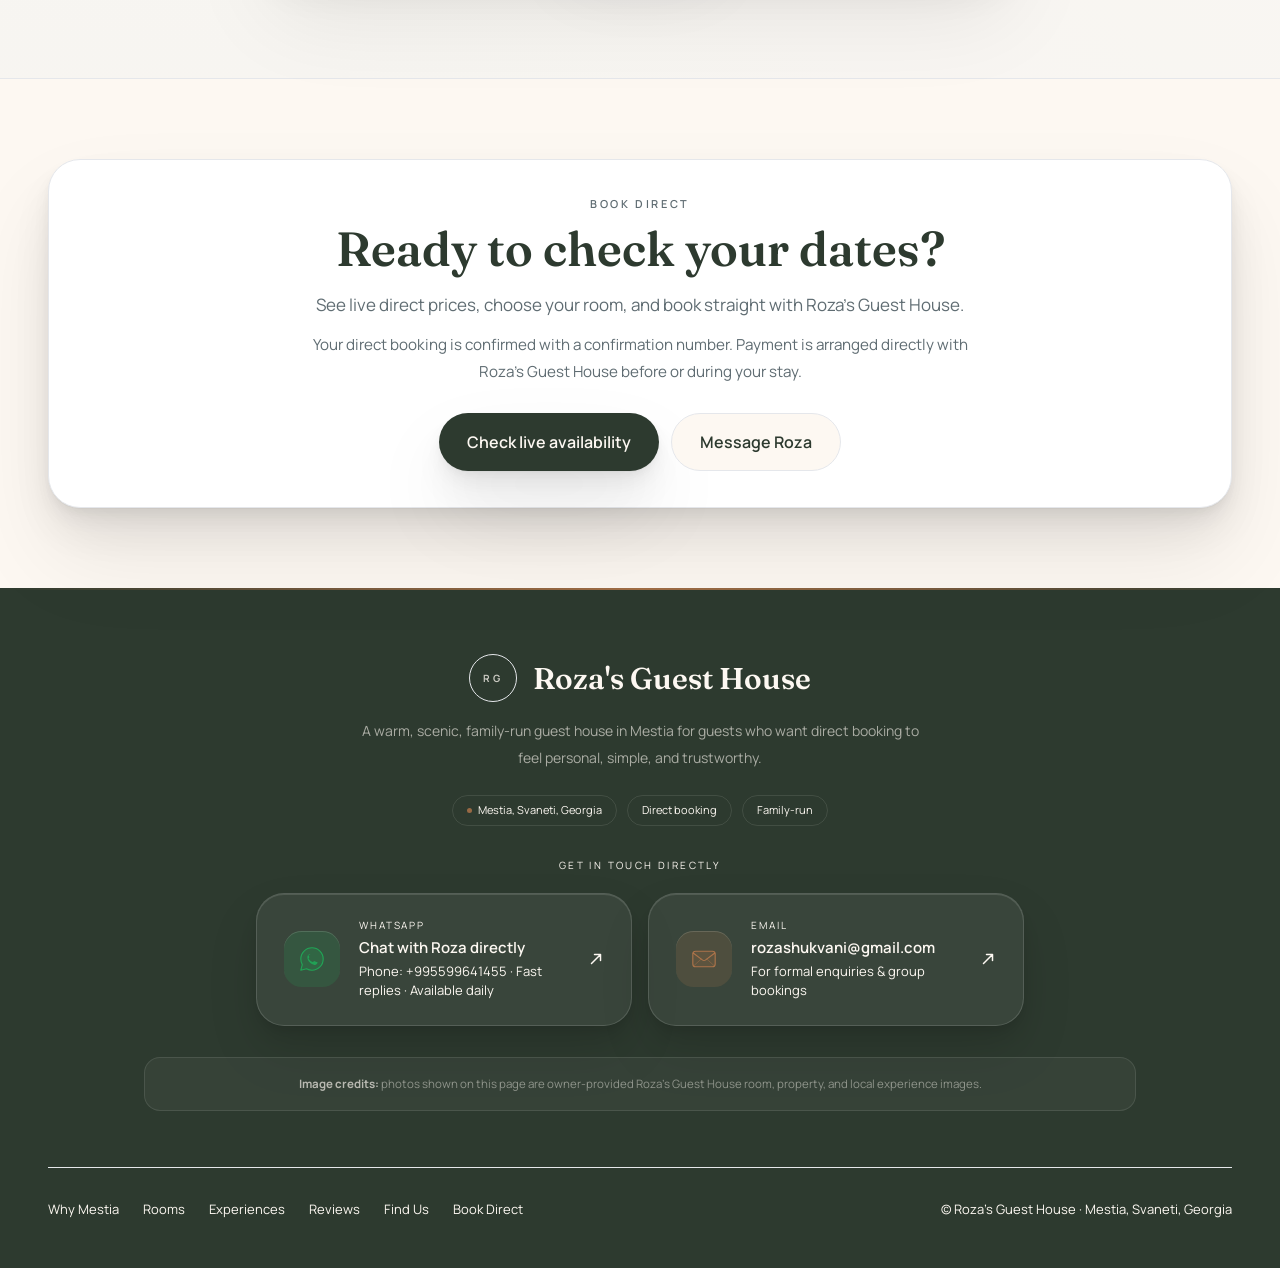
==== commit 9d72d46d: "Final mobile and review polish before domain" ====
--- a/index.html
+++ b/index.html
@@ -615,6 +615,17 @@
       -webkit-backdrop-filter: blur(12px);
     }
 
+    [data-room-card] .room-photo-cue {
+      border-color: rgba(253,248,242,0.40);
+      background: rgba(18,26,20,0.66);
+      color: #fffdf9;
+      font-weight: 800;
+      box-shadow:
+        inset 0 1px 0 rgba(255,255,255,0.18),
+        0 10px 22px rgba(18,26,20,0.22);
+      text-shadow: 0 1px 2px rgba(0,0,0,0.34);
+    }
+
     .group:hover .room-art > img,
     .group:hover .room-thumb > img {
       transform: scale(1.04);
@@ -1143,7 +1154,22 @@
       flex-wrap: wrap;
       gap: 0.72rem;
     }
-
+
+    #reviews h2,
+    #reviews p,
+    #reviews a,
+    .review-card,
+    .review-quote,
+    .review-source-pill {
+      word-break: normal;
+      hyphens: none;
+    }
+
+    #reviews h2 {
+      overflow-wrap: normal;
+      text-wrap: balance;
+    }
+
     .star {
       color: var(--sun);
       font-size: 0.875rem;
@@ -1802,6 +1828,11 @@
         grid-template-columns: repeat(2, minmax(0, 1fr));
       }
 
+      .svaneti-destination-card.is-local-advice {
+        grid-column: 1 / -1;
+        min-height: 20rem;
+      }
+
       .svaneti-photo-card.is-large,
       .roza-experience-photo {
         min-height: 30rem;
@@ -1857,6 +1888,10 @@
       .svaneti-destination-card {
         min-height: 22rem;
         border-radius: 1.45rem;
+      }
+
+      .svaneti-destination-card.is-local-advice {
+        grid-column: auto;
       }
 
       .svaneti-destination-content {
@@ -1987,7 +2022,8 @@
       line-height: 1;
       transition:
         background-color 0.25s ease,
-        box-shadow 0.25s ease;
+        box-shadow 0.25s ease,
+        transform 0.25s ease;
     }
 
     .booking-cta {
@@ -2309,7 +2345,7 @@
     }
 
     @media (max-width: 640px) {
-      body { padding-bottom: calc(5.75rem + env(safe-area-inset-bottom)); }
+      body { padding-bottom: calc(6.25rem + env(safe-area-inset-bottom)); }
       #site-header .hdr-shell {
         gap: 0.75rem;
         padding-left: 1rem;
@@ -2366,29 +2402,34 @@
       .room-art { min-height: 13.2rem; }
       .hero-shell > .relative.z-10,
       #reviews,
+      #rooms > div,
+      #why-mestia > div,
+      #find-us > div,
+      #faq > div,
       #final-book-direct > div,
       footer > .mx-auto {
-        padding-bottom: calc(5.65rem + env(safe-area-inset-bottom));
+        padding-bottom: calc(6.15rem + env(safe-area-inset-bottom));
       }
 
       #floating-whatsapp {
-        bottom: calc(1rem + env(safe-area-inset-bottom));
-        right: 1rem;
+        bottom: calc(0.82rem + env(safe-area-inset-bottom));
+        right: 0.82rem;
         z-index: 40;
-        min-height: 3rem;
-        max-width: min(10.75rem, calc(100vw - 2rem));
-        padding: 0.74rem 1rem;
+        min-height: 2.9rem;
+        max-width: min(9.5rem, calc(100vw - 1.5rem));
+        padding: 0.64rem;
         font-size: 0.8rem;
-        width: 3.15rem;
-        min-width: 3.15rem;
-        height: 3.15rem;
+        width: 2.9rem;
+        min-width: 2.9rem;
+        height: 2.9rem;
         justify-content: center;
         gap: 0;
+        transform: translate3d(0, 0, 0);
       }
 
       #floating-whatsapp svg {
-        width: 20px;
-        height: 20px;
+        width: 19px;
+        height: 19px;
       }
 
       #floating-whatsapp span {
@@ -2399,6 +2440,28 @@
         overflow: hidden;
         clip: rect(0 0 0 0);
         white-space: nowrap;
+      }
+
+      #reviews {
+        padding-right: max(1.25rem, calc(4.15rem + env(safe-area-inset-right)));
+      }
+
+      #reviews h2,
+      #reviews p,
+      .review-quote,
+      .review-source-pill {
+        overflow-wrap: normal;
+        hyphens: none;
+      }
+
+      .review-platform-links {
+        align-items: stretch;
+        padding-right: 0.25rem;
+      }
+
+      .review-verify {
+        white-space: normal;
+        text-align: center;
       }
     }
 
@@ -2455,17 +2518,17 @@
       }
 
       #floating-whatsapp {
-        width: 3.15rem;
-        min-width: 3.15rem;
-        height: 3.15rem;
+        width: 2.82rem;
+        min-width: 2.82rem;
+        height: 2.82rem;
         padding: 0;
         justify-content: center;
         gap: 0;
       }
 
       #floating-whatsapp svg {
-        width: 20px;
-        height: 20px;
+        width: 18px;
+        height: 18px;
       }
 
       #floating-whatsapp span {
@@ -2940,7 +3003,7 @@
             </div>
           </article>
 
-          <article class="svaneti-destination-card reveal">
+          <article class="svaneti-destination-card is-local-advice reveal">
             <img src="svaneti/Local Attractions/mestia-local-guide-car-transfer.webp" alt="Local guide car transfer for Mestia and Svaneti trips" loading="lazy" decoding="async" width="770" height="835" sizes="(min-width: 1024px) 31vw, (min-width: 640px) 48vw, 100vw" />
             <div class="svaneti-destination-content">
               <h3>Drivers and local advice</h3>
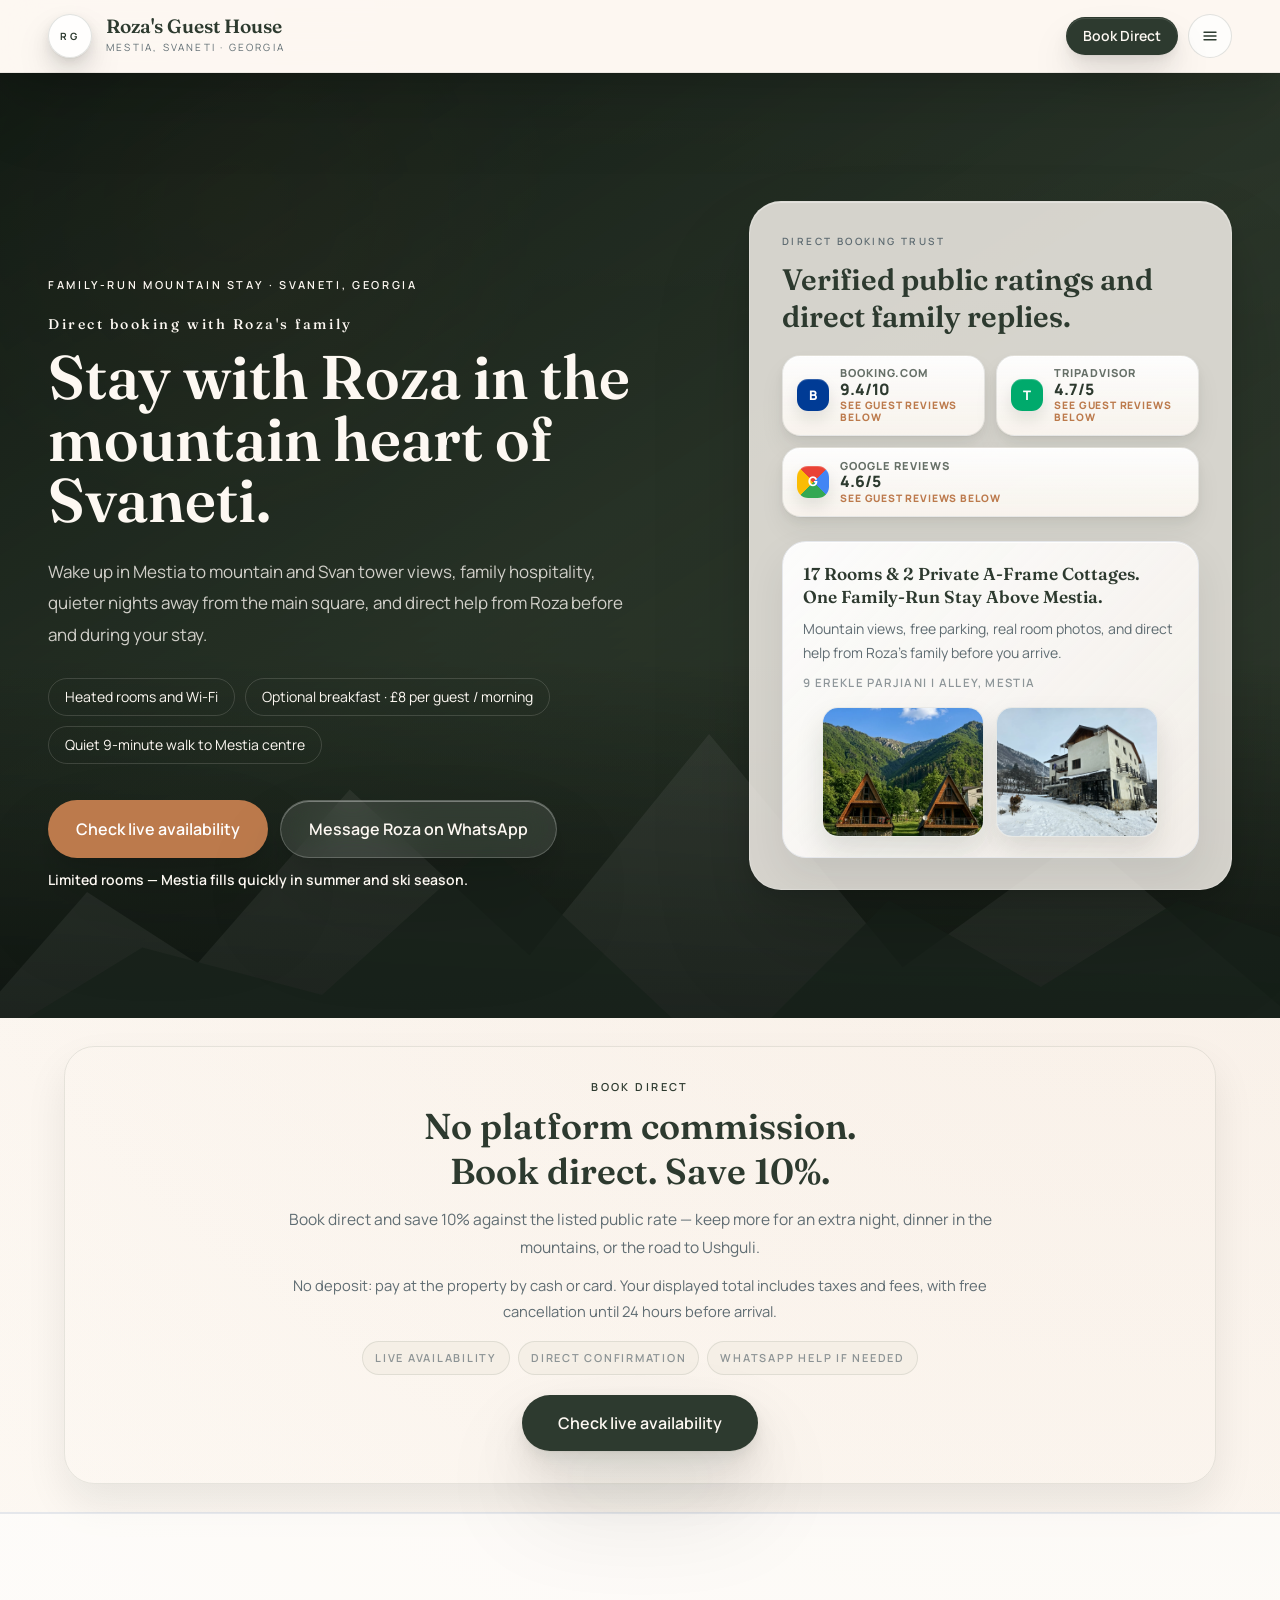
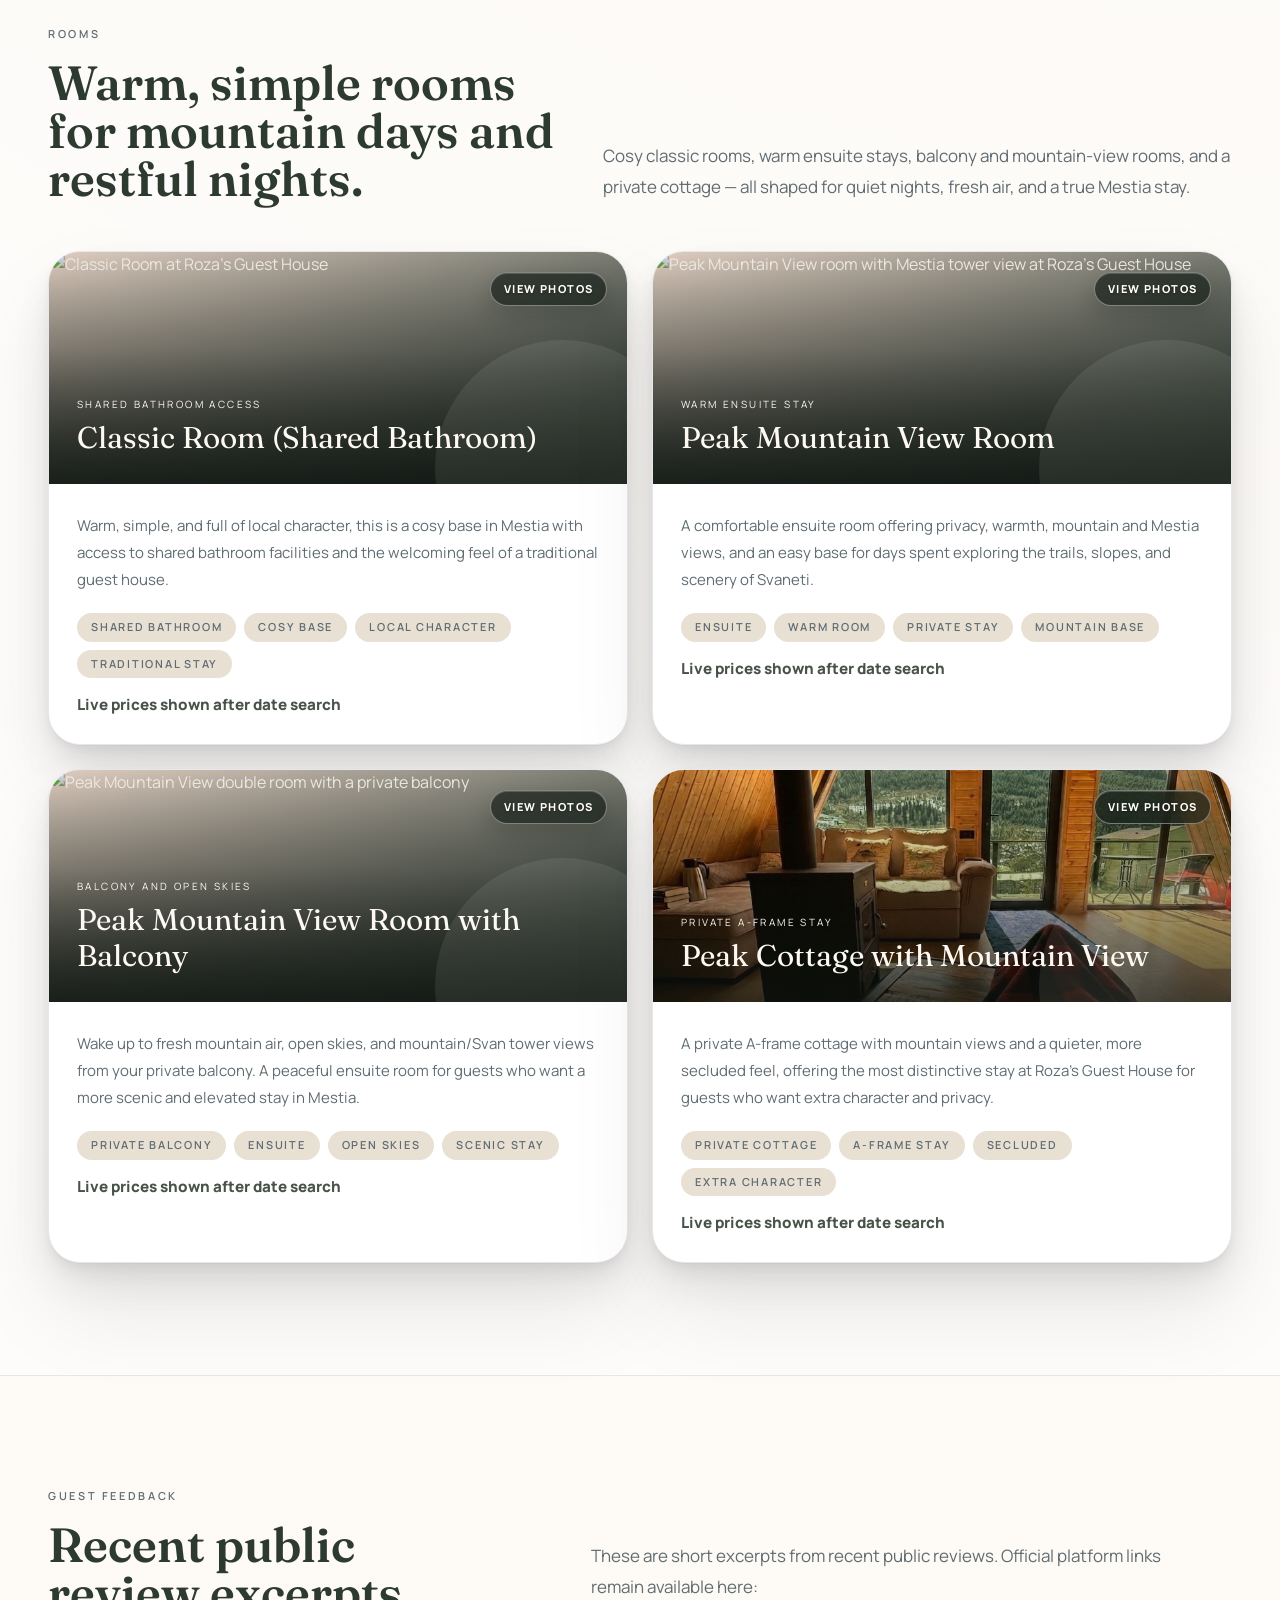
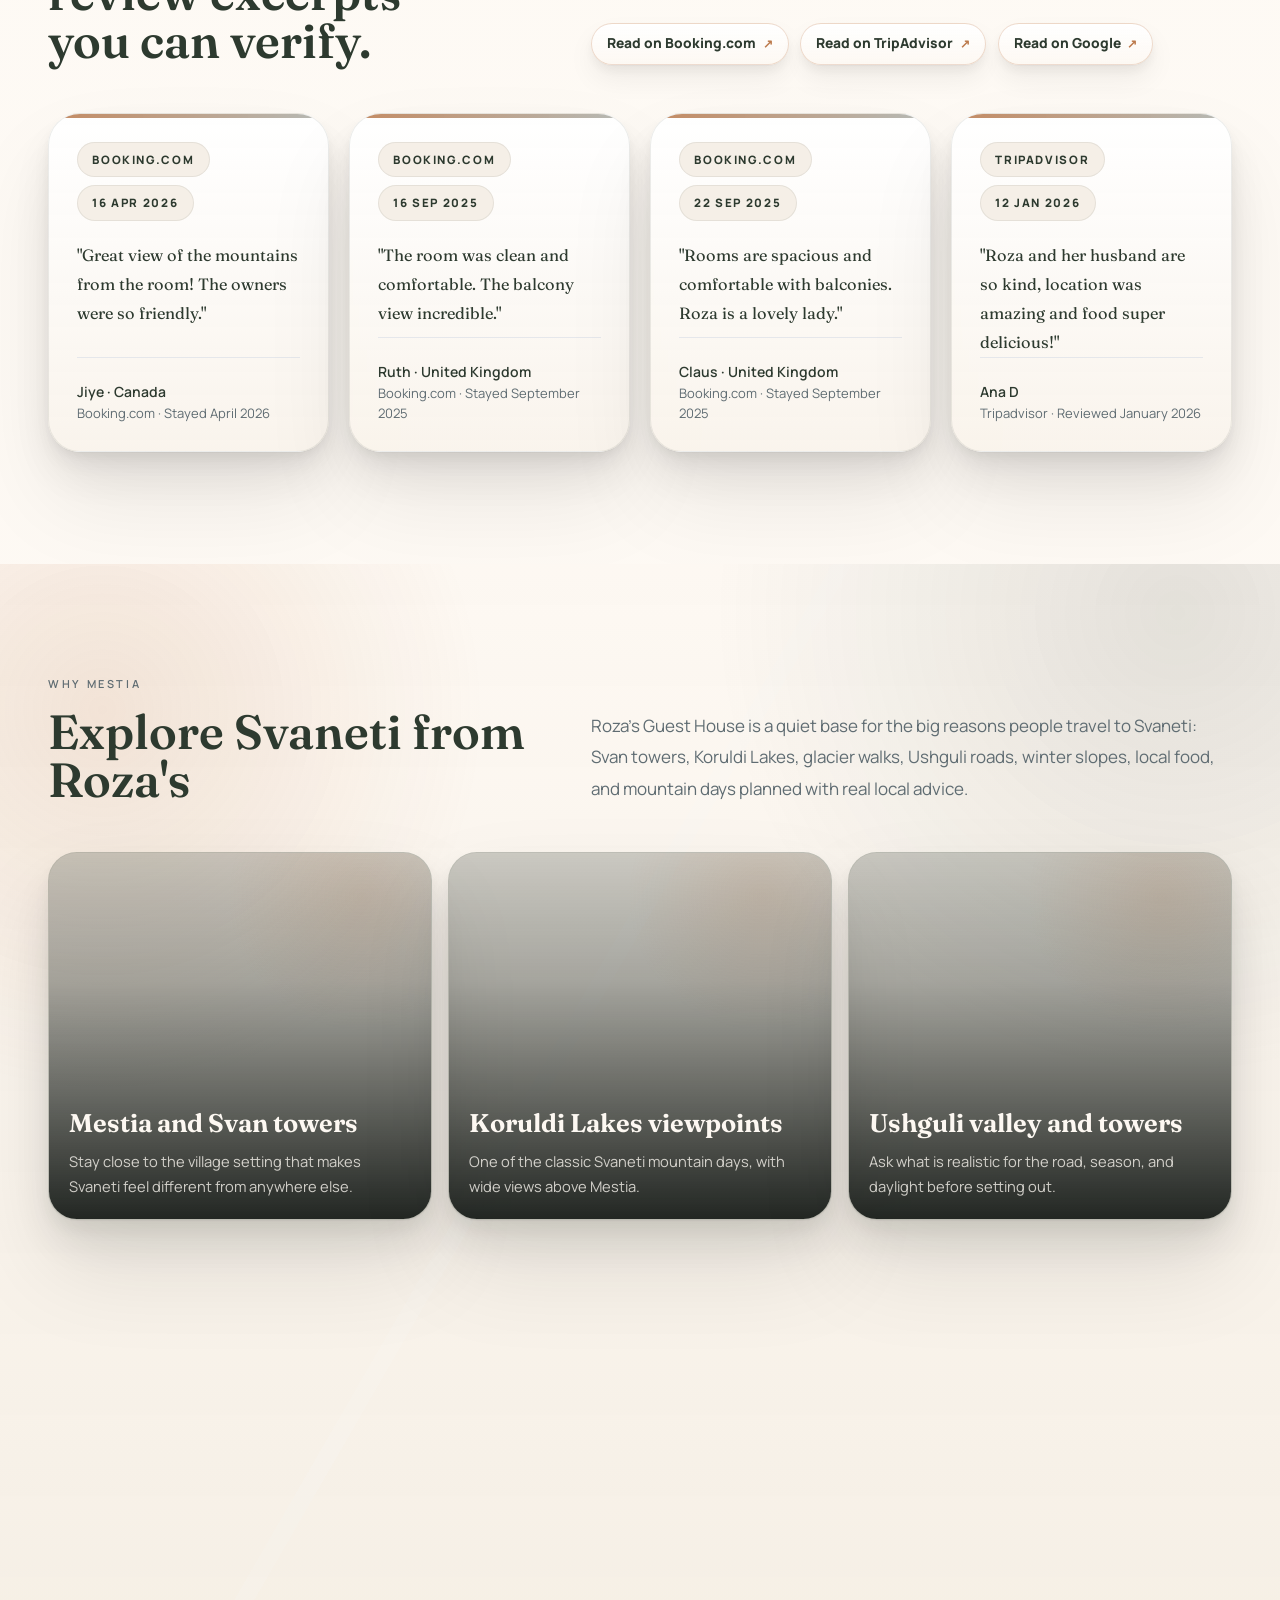
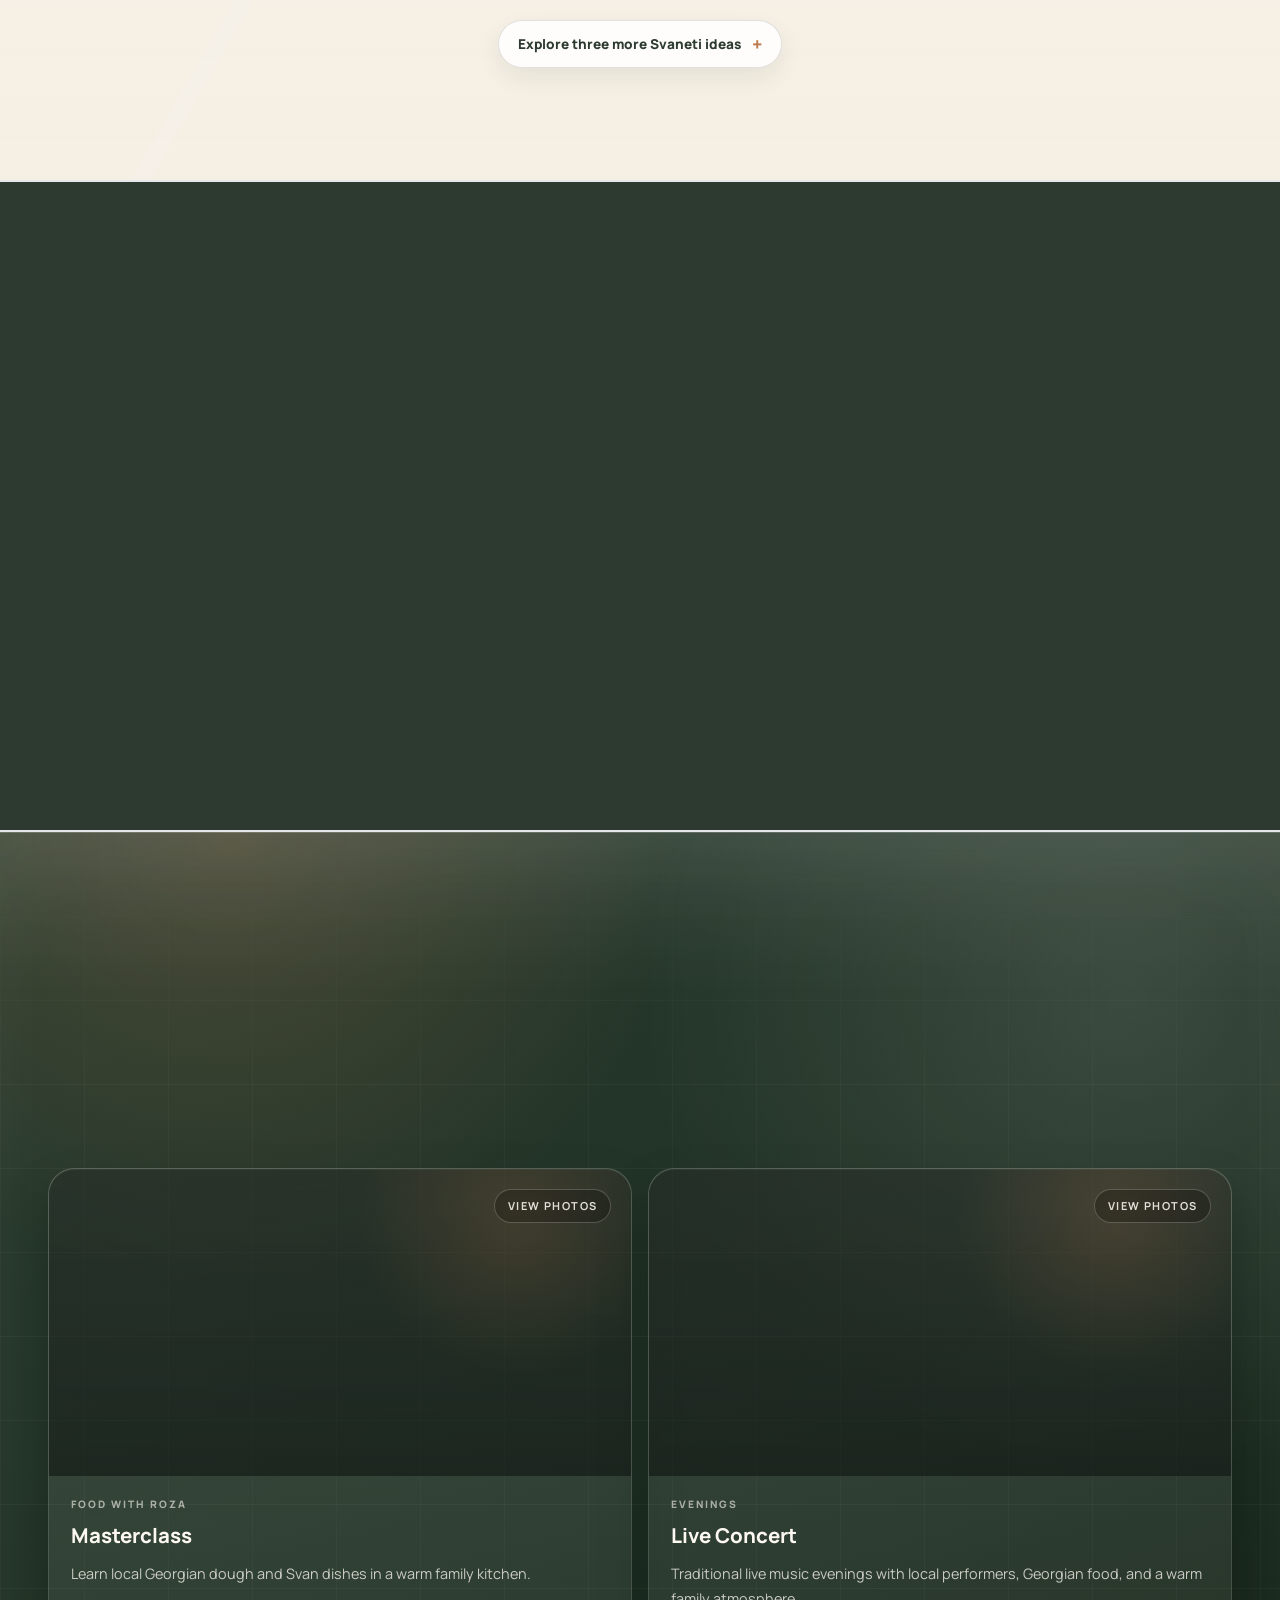
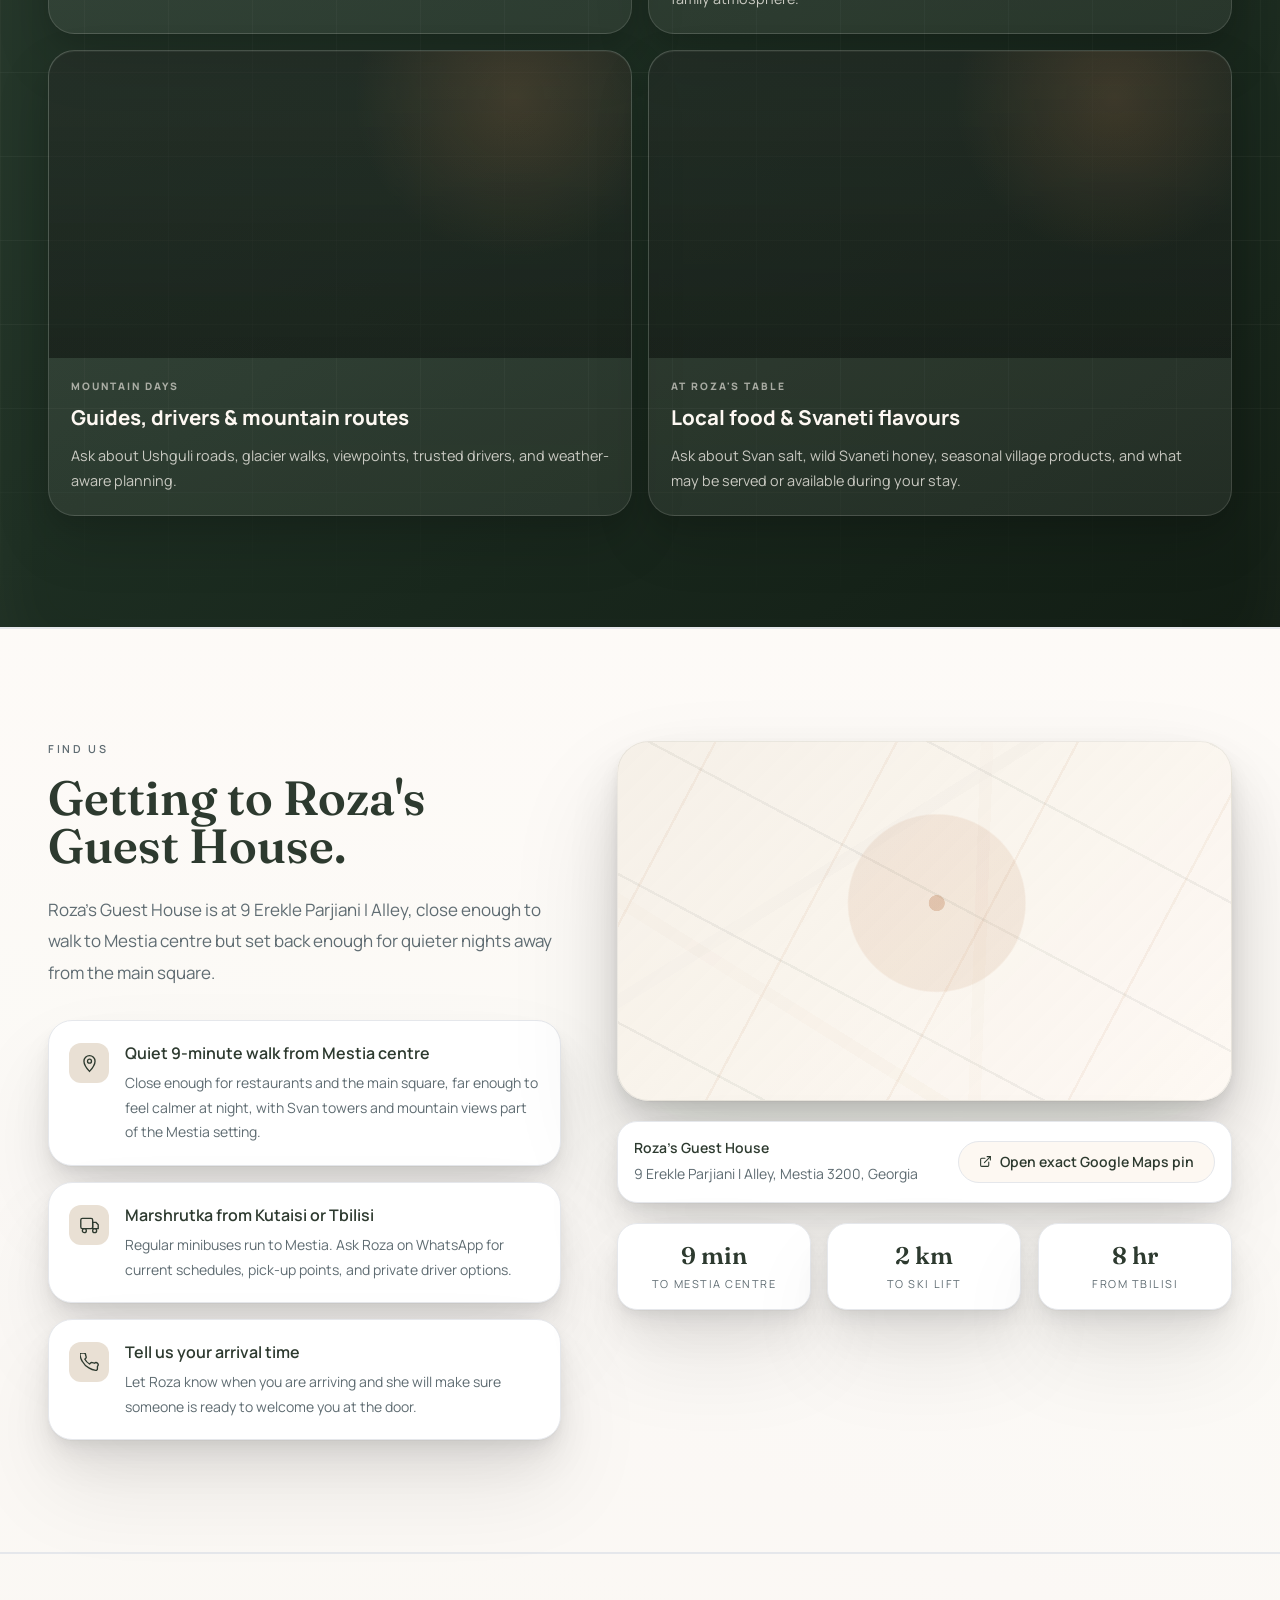
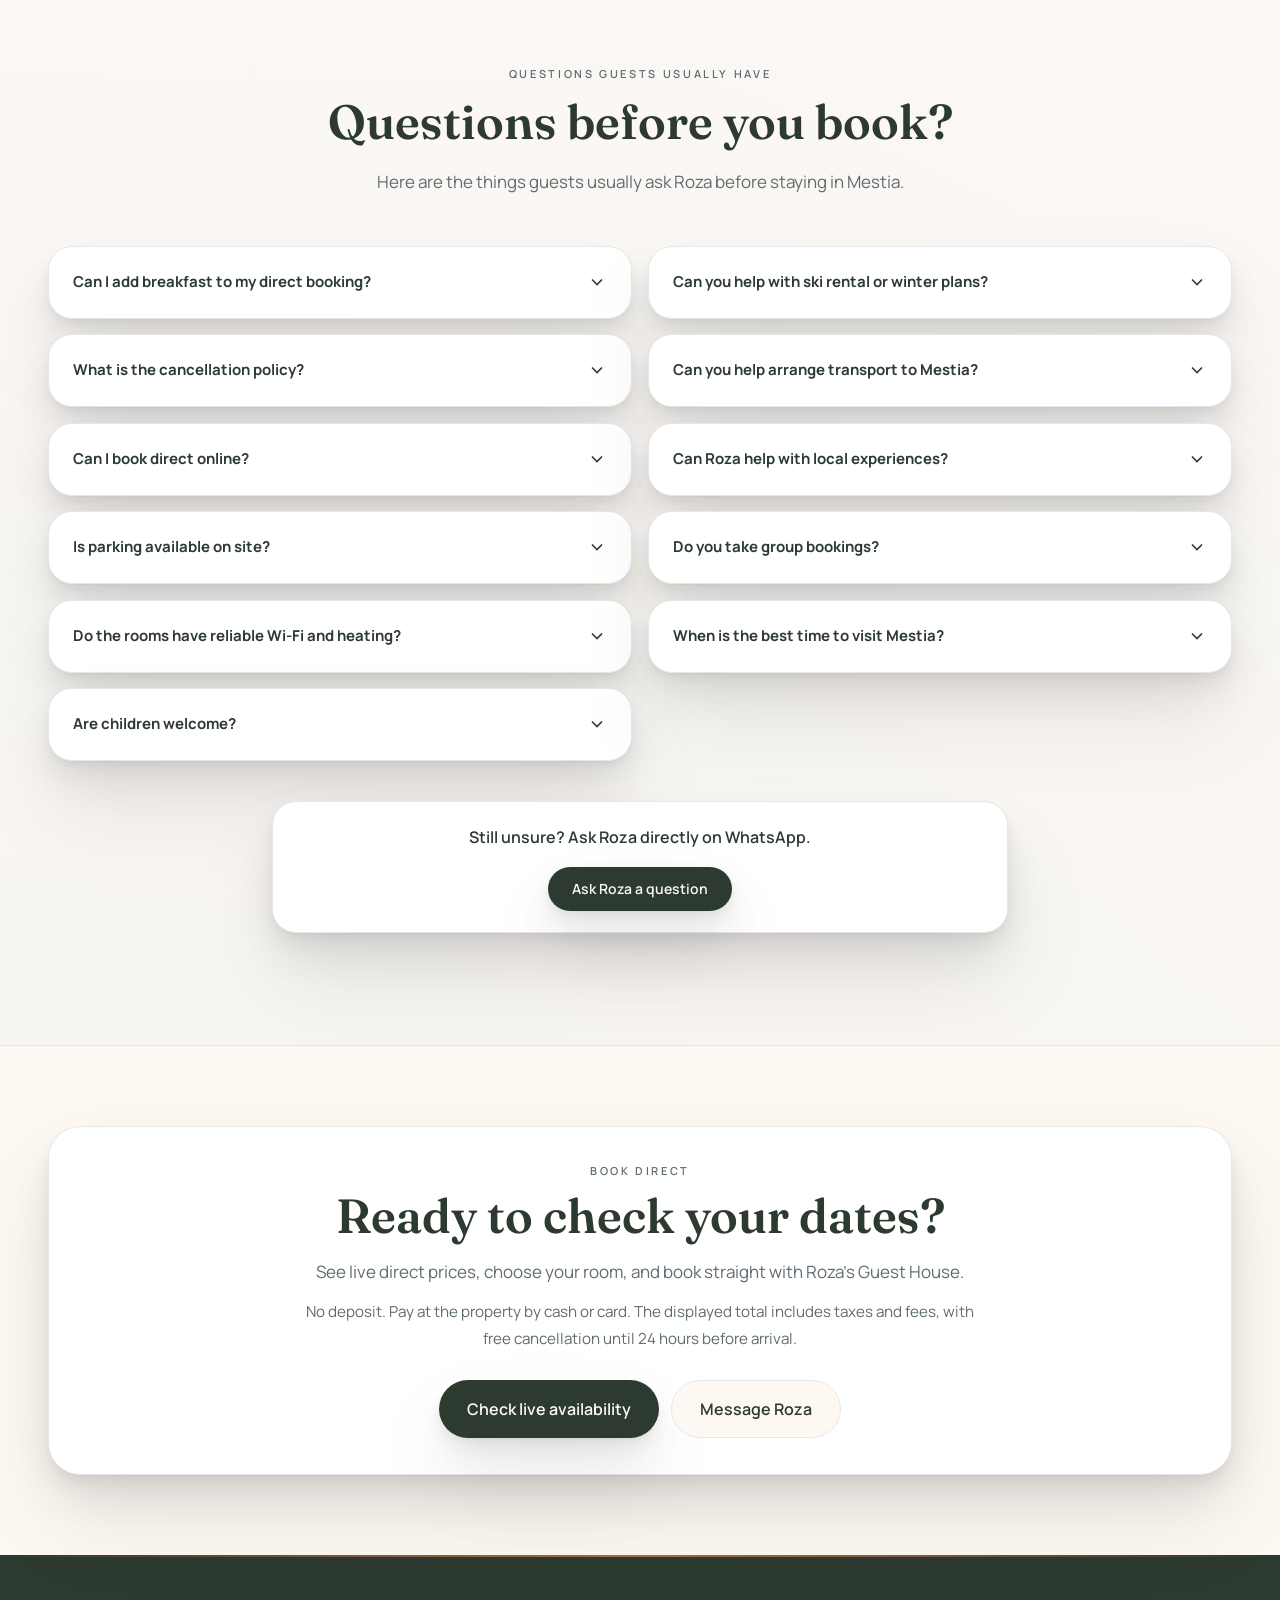
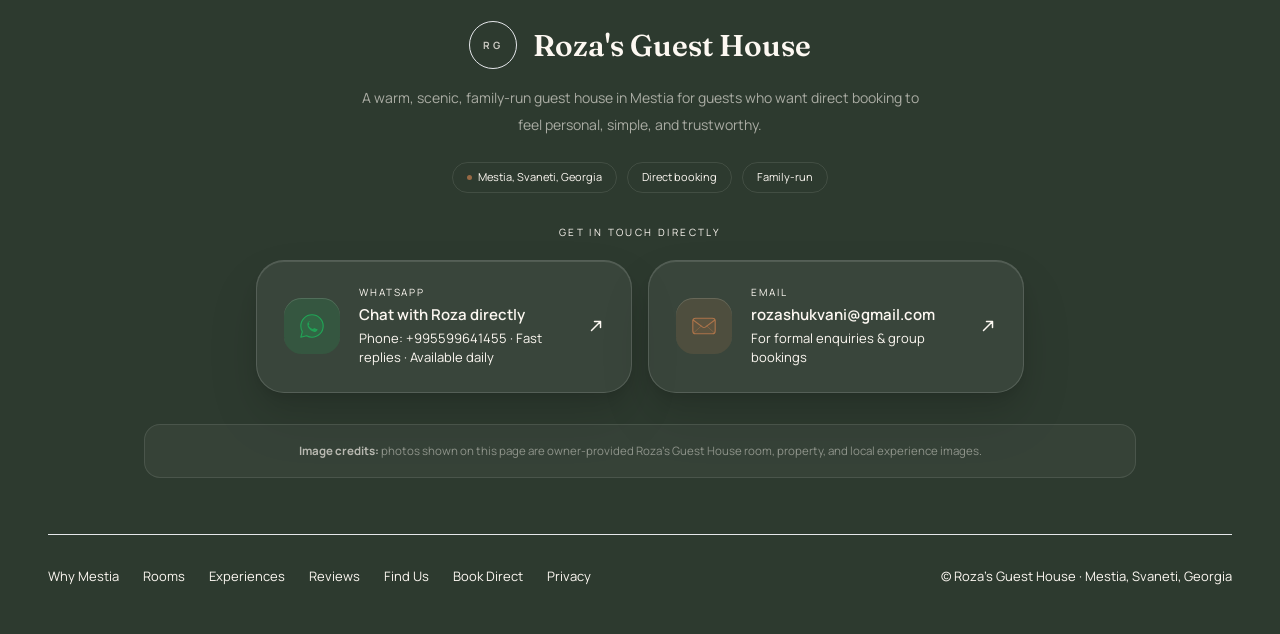
==== commit b4f84524: "Add files via upload" ====
--- a/index.html
+++ b/index.html
@@ -6,7 +6,7 @@
   <title>Roza's Guest House | Family-Run Stay in Mestia, Georgia</title>
   <meta
     name="description"
-    content="Family-run guest house in Mestia, Georgia with mountain-view rooms, a balcony stay, a private cottage, and direct WhatsApp enquiries with Roza."
+    content="Family-run guest house in Mestia, Georgia with live direct booking, mountain-view rooms, balcony stays, two private A-frame cottages, and WhatsApp help from Roza."
   />
   <meta name="robots" content="index,follow,max-image-preview:large" />
   <meta name="theme-color" content="#2D3A2F" />
@@ -17,33 +17,33 @@
   <meta property="og:title" content="Roza's Guest House | Family-Run Stay in Mestia, Georgia" />
   <meta
     property="og:description"
-    content="Direct booking with Roza on WhatsApp for mountain-view rooms, balcony stays, and a private cottage in Mestia, Georgia."
+    content="Check live availability and book mountain-view rooms, balcony stays, or a private A-frame cottage directly with Roza's family in Mestia."
   />
   <meta property="og:url" content="https://www.rozaguesthouse.com/" />
-  <meta property="og:image" content="https://www.rozaguesthouse.com/hero.jpg" />
+  <meta property="og:image" content="https://www.rozaguesthouse.com/hero-social.jpg" />
   <meta property="og:image:type" content="image/jpeg" />
   <meta property="og:image:width" content="1200" />
   <meta property="og:image:height" content="630" />
-  <meta property="og:image:alt" content="Roza's Guest House in Mestia, Georgia" />
+  <meta property="og:image:alt" content="Sunset over the mountains of Svaneti near Roza's Guest House in Mestia" />
   <meta name="twitter:card" content="summary_large_image" />
   <meta name="twitter:title" content="Roza's Guest House | Family-Run Stay in Mestia, Georgia" />
   <meta
     name="twitter:description"
-    content="Direct booking with Roza on WhatsApp for a warm, scenic stay in Mestia."
+    content="Check live availability and book a warm, family-run mountain stay directly in Mestia."
   />
-  <meta name="twitter:image" content="https://www.rozaguesthouse.com/hero.jpg" />
-  <meta name="twitter:image:alt" content="Roza's Guest House in Mestia, Georgia" />
+  <meta name="twitter:image" content="https://www.rozaguesthouse.com/hero-social.jpg" />
+  <meta name="twitter:image:alt" content="Sunset over the mountains of Svaneti near Roza's Guest House in Mestia" />
   <script type="application/ld+json">
     {
       "@context": "https://schema.org",
       "@type": "LodgingBusiness",
       "name": "Roza's Guest House",
       "url": "https://www.rozaguesthouse.com/",
-      "description": "Family-run guest house in Mestia, Georgia with direct WhatsApp enquiries, mountain-view rooms, balcony stays, and a private cottage.",
+      "description": "Family-run guest house in Mestia, Georgia with live direct booking, mountain-view rooms, balcony stays, and two private A-frame cottages.",
       "telephone": "+995599641455",
       "email": "rozashukvani@gmail.com",
       "image": [
-        "https://www.rozaguesthouse.com/hero.jpg"
+        "https://www.rozaguesthouse.com/assets/images/optimized/hero-mestia-sunset.webp"
       ],
       "address": {
         "@type": "PostalAddress",
@@ -61,7 +61,7 @@
         },
         {
           "@type": "LocationFeatureSpecification",
-          "name": "Direct WhatsApp enquiries",
+          "name": "Live direct booking and WhatsApp support",
           "value": true
         }
       ],
@@ -73,8 +73,8 @@
   </script>
   <link rel="preconnect" href="https://fonts.googleapis.com" />
   <link rel="preconnect" href="https://fonts.gstatic.com" crossorigin />
-  <link rel="preload" as="image" href="hero.jpg" media="(max-width: 767px)" fetchpriority="high" />
-  <link rel="preload" as="image" href="hero.jpg" media="(min-width: 768px)" fetchpriority="high" />
+  <link rel="icon" type="image/svg+xml" href="favicon.svg" />
+  <link rel="preload" as="image" href="assets/images/optimized/hero-mestia-sunset.webp" fetchpriority="high" />
   <link
     href="https://fonts.googleapis.com/css2?family=Fraunces:ital,opsz,wght@0,9..144,400;0,9..144,500;0,9..144,600;1,9..144,400;1,9..144,500&family=Manrope:wght@400;500;600;700;800&display=swap"
     rel="stylesheet"
@@ -501,7 +501,7 @@
       top: -15%;
       height: 130%;
       z-index: 0;
-      background-image: url("hero.jpg");
+      background-image: url("assets/images/optimized/hero-mestia-sunset.webp");
       background-size: cover;
       background-position: center center;
       background-repeat: no-repeat;
@@ -1339,32 +1339,6 @@
       border: 0;
     }
 
-    .map-fallback {
-      position: absolute;
-      inset: 0;
-      z-index: 2;
-      display: flex;
-      align-items: flex-end;
-      justify-content: flex-start;
-      padding: 1.1rem;
-      pointer-events: none;
-    }
-
-    .map-fallback-card {
-      max-width: min(22rem, 100%);
-      border: 1px solid rgba(45,58,47,0.10);
-      border-radius: 1.35rem;
-      background: rgba(255,255,255,0.92);
-      padding: 1rem;
-      color: var(--forest);
-      box-shadow:
-        inset 0 1px 0 rgba(255,255,255,0.78),
-        0 14px 30px rgba(18,26,20,0.12);
-      backdrop-filter: blur(10px);
-      -webkit-backdrop-filter: blur(10px);
-      pointer-events: auto;
-    }
-
     .map-pin-dot {
       width: 56px;
       height: 56px;
@@ -1534,6 +1508,49 @@
       display: grid;
       grid-template-columns: repeat(3, minmax(0, 1fr));
       gap: 1rem;
+    }
+
+    .svaneti-more {
+      margin-top: 1rem;
+    }
+
+    .svaneti-more summary {
+      display: flex;
+      width: fit-content;
+      min-height: 3rem;
+      margin: 0 auto;
+      align-items: center;
+      justify-content: center;
+      gap: 0.65rem;
+      border: 1px solid rgba(45,58,47,0.14);
+      border-radius: 999px;
+      background: rgba(255,255,255,0.84);
+      padding: 0.7rem 1.2rem;
+      color: var(--forest);
+      font-size: 0.85rem;
+      font-weight: 800;
+      cursor: pointer;
+      list-style: none;
+      box-shadow: 0 10px 24px rgba(18,26,20,0.07);
+    }
+
+    .svaneti-more summary::-webkit-details-marker {
+      display: none;
+    }
+
+    .svaneti-more summary::after {
+      content: "+";
+      color: var(--sun);
+      font-size: 1.15rem;
+      line-height: 1;
+    }
+
+    .svaneti-more[open] summary::after {
+      content: "\2212";
+    }
+
+    .svaneti-more .svaneti-destination-grid {
+      margin-top: 1rem;
     }
 
     .svaneti-destination-card {
@@ -2026,6 +2043,16 @@
         transform 0.25s ease;
     }
 
+    /* The sticky header and mobile booking bar already keep WhatsApp available.
+       Hiding the extra floating pill prevents it covering trust and review content. */
+    #floating-whatsapp {
+      display: none !important;
+    }
+
+    .mobile-booking-bar {
+      display: none;
+    }
+
     .booking-cta {
       position: relative;
       isolation: isolate;
@@ -2298,8 +2325,70 @@
     }
 
     @media (max-width: 767px) {
+      body {
+        padding-bottom: calc(5.75rem + env(safe-area-inset-bottom));
+      }
+
+      /* The fixed mobile action bar already provides both booking actions.
+         Avoid repeating or partially covering the same controls in the hero. */
+      #hero-actions {
+        display: none !important;
+      }
+
+      #floating-whatsapp {
+        display: none !important;
+      }
+
+      .mobile-booking-bar {
+        position: fixed;
+        left: 0;
+        right: 0;
+        bottom: 0;
+        z-index: 55;
+        display: flex;
+        gap: 0.65rem;
+        padding: 0.75rem max(0.85rem, env(safe-area-inset-right)) calc(0.75rem + env(safe-area-inset-bottom)) max(0.85rem, env(safe-area-inset-left));
+        border-top: 1px solid rgba(45,58,47,0.12);
+        background: rgba(253,248,242,0.96);
+        box-shadow: 0 -12px 30px rgba(18,26,20,0.12);
+        backdrop-filter: blur(16px);
+        -webkit-backdrop-filter: blur(16px);
+      }
+
+      .mobile-booking-bar a {
+        display: inline-flex;
+        min-height: 3rem;
+        align-items: center;
+        justify-content: center;
+        border-radius: 999px;
+        font-size: 0.86rem;
+        font-weight: 800;
+        text-decoration: none;
+      }
+
+      .mobile-booking-primary {
+        flex: 1 1 auto;
+        background: var(--forest);
+        color: var(--cream);
+        box-shadow: 0 10px 22px rgba(45,58,47,0.2);
+      }
+
+      .mobile-booking-secondary {
+        flex: 0 0 auto;
+        gap: 0.45rem;
+        border: 1px solid rgba(31,175,90,0.22);
+        background: #ffffff;
+        padding: 0 1rem;
+        color: #167b40;
+      }
+
+      .room-viewer-open .mobile-booking-bar,
+      .mobile-nav-open .mobile-booking-bar {
+        display: none;
+      }
+
       #site-header .hdr-question-cta,
-      #header-whatsapp {
+      #header-booking {
         display: none !important;
       }
 
@@ -2333,19 +2422,19 @@
       [data-room-card] h3 {
         overflow-wrap: break-word;
         word-break: normal;
-        hyphens: auto;
+        hyphens: none;
       }
     }
 
     @media (max-width: 768px) {
       .hero-bg {
-        background-image: url("hero.jpg");
+        background-image: url("assets/images/optimized/hero-mestia-sunset.webp");
         transform: translate3d(0, 0, 0) !important;
       }
     }
 
     @media (max-width: 640px) {
-      body { padding-bottom: calc(6.25rem + env(safe-area-inset-bottom)); }
+      body { padding-bottom: calc(5.75rem + env(safe-area-inset-bottom)); }
       #site-header .hdr-shell {
         gap: 0.75rem;
         padding-left: 1rem;
@@ -2365,7 +2454,7 @@
         letter-spacing: 0.14em;
       }
 
-      #header-whatsapp {
+      #header-booking {
         display: none !important;
       }
 
@@ -2382,14 +2471,9 @@
         white-space: normal;
       }
 
-      .hero-shell .mt-9.flex {
-        padding-right: 4.25rem;
-      }
-
       .hero-shell .rating-badge-row {
         position: relative;
         z-index: 45;
-        padding-right: 4.45rem;
       }
 
       .hero-shell .rounded-full,
@@ -2400,17 +2484,6 @@
       }
 
       .room-art { min-height: 13.2rem; }
-      .hero-shell > .relative.z-10,
-      #reviews,
-      #rooms > div,
-      #why-mestia > div,
-      #find-us > div,
-      #faq > div,
-      #final-book-direct > div,
-      footer > .mx-auto {
-        padding-bottom: calc(6.15rem + env(safe-area-inset-bottom));
-      }
-
       #floating-whatsapp {
         bottom: calc(0.82rem + env(safe-area-inset-bottom));
         right: 0.82rem;
@@ -2424,8 +2497,8 @@
         height: 2.9rem;
         justify-content: center;
         gap: 0;
-        transform: translate3d(0, 0, 0);
-      }
+      transform: translate3d(0, 0, 0);
+    }
 
       #floating-whatsapp svg {
         width: 19px;
@@ -2440,10 +2513,6 @@
         overflow: hidden;
         clip: rect(0 0 0 0);
         white-space: nowrap;
-      }
-
-      #reviews {
-        padding-right: max(1.25rem, calc(4.15rem + env(safe-area-inset-right)));
       }
 
       #reviews h2,
@@ -2585,12 +2654,11 @@
         <a href="#local-experiences" class="hdr-nav-link">Experiences</a>
         <a href="#reviews" class="hdr-nav-link">Reviews</a>
         <a href="#find-us" class="hdr-nav-link">Find Us</a>
-        <a href="book.html" class="hdr-nav-link">Book Direct</a>
       </nav>
-
+
       <div class="hdr-actions flex items-center gap-2.5">
         <a href="#faq" class="hdr-btn-ghost hdr-question-cta btn-focus hidden rounded-full border px-4 py-2 text-sm font-semibold reveal sm:inline-flex">Questions?</a>
-        <a id="header-whatsapp" href="https://wa.me/995599641455?text=Hi%20Roza!%20I%20have%20a%20quick%20question%20about%20staying%20at%20Roza%27s%20Guest%20House.%20Could%20you%20please%20help%20me%20on%20WhatsApp%3F" class="hdr-cta hdr-whatsapp-cta btn-focus inline-flex rounded-full px-4 py-2 text-sm font-semibold reveal">Ask Roza on WhatsApp</a>
+        <a id="header-booking" href="book.html" class="hdr-cta btn-focus inline-flex rounded-full px-4 py-2 text-sm font-semibold reveal">Book Direct</a>
         <button
           id="mobile-nav-toggle"
           type="button"
@@ -2719,11 +2787,11 @@
 
             <div class="mt-7 flex flex-wrap gap-2.5" data-stagger>
               <span class="reveal rounded-full border border-cream/15 bg-white/7 px-4 py-2 text-sm text-cream/82">Heated rooms and Wi-Fi</span>
-              <span class="reveal rounded-full border border-cream/15 bg-white/7 px-4 py-2 text-sm text-cream/82">Breakfast available at the house</span>
+              <span class="reveal rounded-full border border-cream/15 bg-white/7 px-4 py-2 text-sm text-cream/82">Optional breakfast &middot; &pound;8 per guest / morning</span>
               <span class="reveal rounded-full border border-cream/15 bg-white/7 px-4 py-2 text-sm text-cream/82">Quiet 9-minute walk to Mestia centre</span>
             </div>
 
-            <div class="mt-9 flex flex-col gap-3 sm:flex-row" data-stagger>
+            <div id="hero-actions" class="mt-9 flex flex-col gap-3 sm:flex-row" data-stagger>
               <a href="book.html" class="reveal btn-focus inline-flex items-center justify-center rounded-full bg-sun px-7 py-4 text-base font-semibold text-white lux-shadow-strong">Check live availability</a>
               <a id="hero-whatsapp" href="https://wa.me/995599641455?text=Hi%20Roza!%20I%20have%20a%20quick%20question%20about%20staying%20at%20Roza%27s%20Guest%20House.%20Could%20you%20please%20help%20me%20on%20WhatsApp%3F" class="reveal btn-focus inline-flex items-center justify-center rounded-full border border-cream/20 bg-white/10 px-7 py-4 text-base font-semibold text-cream glass-panel" style="background:rgba(255,255,255,0.10);">Message Roza on WhatsApp</a>
             </div>
@@ -2765,10 +2833,10 @@
                 </div>
                 <div style="position:relative;z-index:1;flex:0 1 clamp(16rem,40vw,21rem);width:min(100%,clamp(16rem,40vw,21rem));margin:0 auto;display:grid;grid-template-columns:repeat(2,minmax(0,1fr));gap:0.75rem;align-items:center;justify-content:center;">
                   <div style="aspect-ratio:5/4;overflow:hidden;border-radius:1rem;border:1px solid rgba(45,58,47,0.10);background:rgba(255,255,255,0.72);box-shadow:0 14px 28px rgba(18,26,20,0.12);">
-                    <img src="Cottage/IMG_9177.PNG" alt="A-frame cottage exterior for two private cottages" loading="lazy" decoding="async" width="895" height="1061" sizes="(min-width: 768px) 10rem, 44vw" style="display:block;width:100%;height:100%;object-fit:cover;object-position:center 68%;" />
+                    <img src="svaneti/Property/roza-cottages-summer-mountain-view.webp" alt="Two private A-frame cottages below the mountains" loading="eager" decoding="sync" width="896" height="1061" sizes="(min-width: 768px) 10rem, 44vw" style="display:block;width:100%;height:100%;object-fit:cover;object-position:center 68%;" />
                   </div>
                   <div style="aspect-ratio:5/4;overflow:hidden;border-radius:1rem;border:1px solid rgba(45,58,47,0.10);background:rgba(255,255,255,0.72);box-shadow:0 14px 28px rgba(18,26,20,0.12);">
-                    <img src="svaneti/Property/roza-guest-house-winter-exterior-main.webp" alt="Roza's Guest House exterior for 17 rooms" loading="lazy" decoding="async" width="1200" height="900" sizes="(min-width: 768px) 10rem, 44vw" style="display:block;width:100%;height:100%;object-fit:cover;object-position:center;" />
+                    <img src="svaneti/Property/roza-guest-house-winter-exterior-main.webp" alt="Roza's Guest House exterior for 17 rooms" loading="eager" decoding="sync" width="1200" height="900" sizes="(min-width: 768px) 10rem, 44vw" style="display:block;width:100%;height:100%;object-fit:cover;object-position:center;" />
                   </div>
                 </div>
               </div>
@@ -2784,9 +2852,9 @@
           <div class="flex flex-col items-center gap-5 text-center">
             <div class="max-w-3xl">
               <p class="text-[11px] font-semibold uppercase tracking-[0.22em] text-slate/74">Book direct</p>
-              <h2 class="mt-2 font-display text-[2rem] font-semibold leading-tight text-forest sm:text-[2.25rem]">No middleman. No fees.<br />Book direct. Save more for Mestia.</h2>
-              <p class="mt-3 text-[0.97rem] leading-[1.8] text-slate">Book direct and keep what you would have paid to a booking platform &mdash; use it for an extra night, dinner in the mountains, or the road to Ushguli.</p>
-              <p class="mt-3 text-[0.92rem] leading-[1.75] text-slate">Your direct booking is confirmed with a confirmation number. Payment is arranged directly with Roza's Guest House before or during your stay.</p>
+              <h2 class="mt-2 font-display text-[2rem] font-semibold leading-tight text-forest sm:text-[2.25rem]">No platform commission.<br />Book direct. Save 10%.</h2>
+              <p class="mt-3 text-[0.97rem] leading-[1.8] text-slate">Book direct and save 10% against the listed public rate &mdash; keep more for an extra night, dinner in the mountains, or the road to Ushguli.</p>
+              <p class="mt-3 text-[0.92rem] leading-[1.75] text-slate">No deposit: pay at the property by cash or card. Your displayed total includes taxes and fees, with free cancellation until 24 hours before arrival.</p>
               <div class="mt-4 flex flex-wrap items-center justify-center gap-2 text-[11px] font-semibold uppercase tracking-[0.16em] text-slate/70">
                 <span class="rounded-full border border-forest/10 bg-mist px-3 py-2">Live availability</span>
                 <span class="rounded-full border border-forest/10 bg-mist px-3 py-2">Direct confirmation</span>
@@ -2817,7 +2885,7 @@
         <div class="mt-12 grid gap-6 md:grid-cols-2" data-stagger>
           <article class="reveal group overflow-hidden rounded-[2rem] border border-forest/8 bg-white card-float" data-room-card data-room-type-id="CLASSIC">
             <div class="room-art flex items-end p-7 text-cream">
-              <img src="Classic/classic double .png" alt="Classic Room at Roza's Guest House" loading="eager" decoding="async" width="1792" height="2390" sizes="(min-width: 1280px) 34rem, (min-width: 768px) 42vw, 100vw" />
+              <img src="assets/images/optimized/classic-double-room.webp" alt="Classic Room at Roza's Guest House" loading="lazy" decoding="async" fetchpriority="low" width="1200" height="1600" sizes="(min-width: 1280px) 34rem, (min-width: 768px) 42vw, 100vw" />
               <span class="room-photo-cue">View photos</span>
               <div>
                 <div class="text-[10px] uppercase tracking-[0.24em] text-cream/62">Shared bathroom access</div>
@@ -2833,16 +2901,12 @@
                 <span class="rounded-full bg-stone px-3.5 py-1.5">Traditional stay</span>
               </div>
               <p class="room-price mt-4" data-room-pricing>Loading live direct price&hellip;</p>
-              <div class="room-thumbs mt-6">
-                <div class="room-thumb"><img src="Classic/IMG_9118.PNG" alt="Classic Room bathroom at Roza's Guest House" loading="lazy" decoding="async" width="896" height="1195" sizes="(min-width: 1280px) 7rem, (min-width: 768px) 10vw, 22vw" /></div>
-                <div class="room-thumb hidden"><img src="Classic/IMG_9122.PNG" alt="Classic Room bathroom at Roza's Guest House" loading="lazy" decoding="async" width="896" height="1195" sizes="(min-width: 1280px) 7rem, (min-width: 768px) 10vw, 22vw" /></div>
-              </div>
             </div>
           </article>
 
           <article class="reveal group overflow-hidden rounded-[2rem] border border-forest/8 bg-white card-float" data-room-card data-room-type-id="PEAKMV">
             <div class="room-art flex items-end p-7 text-cream">
-              <img src="Peack Mountain View/IMG_9124.PNG" alt="Peak Mountain View room with Mestia tower view at Roza's Guest House" loading="lazy" decoding="async" width="896" height="1195" sizes="(min-width: 1280px) 34rem, (min-width: 768px) 42vw, 100vw" />
+              <img src="assets/images/optimized/peak-mountain-view-towers.webp" alt="Peak Mountain View room with Mestia tower view at Roza's Guest House" loading="lazy" decoding="async" width="896" height="1195" sizes="(min-width: 1280px) 34rem, (min-width: 768px) 42vw, 100vw" />
               <span class="room-photo-cue">View photos</span>
               <div>
                 <div class="text-[10px] uppercase tracking-[0.24em] text-cream/62">Warm ensuite stay</div>
@@ -2861,15 +2925,15 @@
               <div class="room-thumbs mt-6">
                 <div class="room-thumb"><img src="Peack Mountain View/IMG_9157.PNG" alt="Peak Mountain View room at Roza's Guest House" loading="lazy" decoding="async" width="896" height="1195" sizes="(min-width: 1280px) 7rem, (min-width: 768px) 10vw, 22vw" /></div>
                 <div class="room-thumb"><img src="Peack Mountain View/IMG_9127.PNG" alt="Peak Mountain View twin room at Roza's Guest House" loading="lazy" decoding="async" width="896" height="1195" sizes="(min-width: 1280px) 7rem, (min-width: 768px) 10vw, 22vw" /></div>
-                <div class="room-thumb"><img src="Peack Mountain View/IMG_1512.jpg" alt="Peak Mountain View room at Roza's Guest House" loading="lazy" decoding="async" width="3024" height="4032" sizes="(min-width: 1280px) 7rem, (min-width: 768px) 10vw, 22vw" /></div>
-                <div class="room-thumb hidden"><img src="Peack Mountain View/peak triple .png" alt="Peak Mountain View triple room at Roza's Guest House" loading="lazy" decoding="async" width="1792" height="2390" sizes="(min-width: 1280px) 7rem, (min-width: 768px) 10vw, 22vw" /></div>
+                <div class="room-thumb"><img src="assets/images/optimized/peak-mountain-view-double.webp" alt="Peak Mountain View double room at Roza's Guest House" loading="lazy" decoding="async" width="1200" height="1600" sizes="(min-width: 1280px) 7rem, (min-width: 768px) 10vw, 22vw" /></div>
+                <div class="room-thumb hidden"><img src="assets/images/optimized/peak-mountain-view-triple.webp" alt="Peak Mountain View triple room at Roza's Guest House" loading="lazy" decoding="async" width="1200" height="1600" sizes="(min-width: 1280px) 7rem, (min-width: 768px) 10vw, 22vw" /></div>
               </div>
             </div>
           </article>
 
           <article class="reveal group overflow-hidden rounded-[2rem] border border-forest/8 bg-white card-float" data-room-card data-room-type-id="PEAKBAL">
             <div class="room-art flex items-end p-7 text-cream">
-              <img src="Peack Mountain View with Balcony/peak double 2.png" alt="Peak Mountain View with Balcony room" loading="lazy" decoding="async" width="1792" height="2390" sizes="(min-width: 1280px) 34rem, (min-width: 768px) 42vw, 100vw" />
+              <img src="assets/images/optimized/peak-balcony-double.webp" alt="Peak Mountain View double room with a private balcony" loading="lazy" decoding="async" width="1200" height="1600" sizes="(min-width: 1280px) 34rem, (min-width: 768px) 42vw, 100vw" />
               <span class="room-photo-cue">View photos</span>
               <div>
                 <div class="text-[10px] uppercase tracking-[0.24em] text-cream/62">Balcony and open skies</div>
@@ -2877,7 +2941,7 @@
               </div>
             </div>
             <div class="p-7">
-              <p class="text-[0.9375rem] leading-[1.8] text-slate">Wake up to fresh mountain air, open skies, and mountain/Svan tower views from your private balcony, where available. A peaceful ensuite room for guests who want a more scenic and elevated stay in Mestia.</p>
+              <p class="text-[0.9375rem] leading-[1.8] text-slate">Wake up to fresh mountain air, open skies, and mountain/Svan tower views from your private balcony. A peaceful ensuite room for guests who want a more scenic and elevated stay in Mestia.</p>
               <div class="mt-5 flex flex-wrap gap-2 text-[11px] font-semibold uppercase tracking-[0.16em] text-slate">
                 <span class="rounded-full bg-stone px-3.5 py-1.5">Private balcony</span>
                 <span class="rounded-full bg-stone px-3.5 py-1.5">Ensuite</span>
@@ -2886,16 +2950,16 @@
               </div>
               <p class="room-price mt-4" data-room-pricing>Loading live direct price&hellip;</p>
               <div class="room-thumbs mt-6">
-                <div class="room-thumb"><img src="Peack Mountain View with Balcony/peak twin .png" alt="Peak Mountain View with Balcony room" loading="lazy" decoding="async" width="1792" height="2390" sizes="(min-width: 1280px) 7rem, (min-width: 768px) 10vw, 22vw" /></div>
-                <div class="room-thumb"><img src="Peack Mountain View with Balcony/Premium Triple .png" alt="Peak Mountain View with Balcony triple room" loading="lazy" decoding="async" width="1792" height="2390" sizes="(min-width: 1280px) 7rem, (min-width: 768px) 10vw, 22vw" /></div>
-                <div class="room-thumb"><img src="Peack Mountain View with Balcony/Premium triple 2 .png" alt="Peak Mountain View with Balcony triple room" loading="lazy" decoding="async" width="1792" height="2390" sizes="(min-width: 1280px) 7rem, (min-width: 768px) 10vw, 22vw" /></div>
+                <div class="room-thumb"><img src="assets/images/optimized/peak-balcony-twin.webp" alt="Peak Mountain View twin room with a private balcony" loading="lazy" decoding="async" width="1200" height="1600" sizes="(min-width: 1280px) 7rem, (min-width: 768px) 10vw, 22vw" /></div>
+                <div class="room-thumb"><img src="assets/images/optimized/peak-balcony-triple.webp" alt="Peak Mountain View balcony room for three guests" loading="lazy" decoding="async" width="1200" height="1600" sizes="(min-width: 1280px) 7rem, (min-width: 768px) 10vw, 22vw" /></div>
+                <div class="room-thumb"><img src="assets/images/optimized/peak-balcony-triple-alt.webp" alt="Alternate layout of the Peak Mountain View balcony room for three guests" loading="lazy" decoding="async" width="1200" height="1600" sizes="(min-width: 1280px) 7rem, (min-width: 768px) 10vw, 22vw" /></div>
               </div>
             </div>
           </article>
 
           <article class="reveal group overflow-hidden rounded-[2rem] border border-forest/8 bg-white card-float" data-room-card data-room-type-id="COTTAGE">
             <div class="room-art flex items-end p-7 text-cream">
-              <img src="Cottage/IMG_9177.PNG" alt="Peak Cottage exterior at Roza's Guest House" loading="lazy" decoding="async" width="895" height="1061" sizes="(min-width: 1280px) 34rem, (min-width: 768px) 42vw, 100vw" />
+              <img src="Cottage/IMG_9193.PNG" alt="Peak Cottage lounge with mountain view" loading="lazy" decoding="async" width="896" height="1195" sizes="(min-width: 1280px) 34rem, (min-width: 768px) 42vw, 100vw" />
               <span class="room-photo-cue">View photos</span>
               <div>
                 <div class="text-[10px] uppercase tracking-[0.24em] text-cream/62">Private A-frame stay</div>
@@ -2912,17 +2976,94 @@
               </div>
               <p class="room-price mt-4" data-room-pricing>Loading live direct price&hellip;</p>
               <div class="room-thumbs mt-6">
-                <div class="room-thumb"><img src="Cottage/IMG_9193.PNG" alt="Peak Cottage lounge with mountain view" loading="lazy" decoding="async" width="896" height="1195" sizes="(min-width: 1280px) 7rem, (min-width: 768px) 10vw, 22vw" /></div>
+                <div class="room-thumb"><img src="Cottage/IMG_9177.PNG" alt="Two Peak Cottage exteriors below the mountains" loading="lazy" decoding="async" width="895" height="1061" sizes="(min-width: 1280px) 7rem, (min-width: 768px) 10vw, 22vw" /></div>
                 <div class="room-thumb"><img src="Cottage/IMG_9181.PNG" alt="Peak Cottage bedroom with mountain view" loading="lazy" decoding="async" width="896" height="1195" sizes="(min-width: 1280px) 7rem, (min-width: 768px) 10vw, 22vw" /></div>
                 <div class="room-thumb"><img src="Cottage/IMG_9183.PNG" alt="Peak Cottage twin sleeping area" loading="lazy" decoding="async" width="896" height="1195" sizes="(min-width: 1280px) 7rem, (min-width: 768px) 10vw, 22vw" /></div>
                 <div class="room-thumb"><img src="Cottage/IMG_9184.PNG" alt="Peak Cottage kitchen and dining area" loading="lazy" decoding="async" width="896" height="1195" sizes="(min-width: 1280px) 7rem, (min-width: 768px) 10vw, 22vw" /></div>
                 <div class="room-thumb hidden"><img src="Cottage/IMG_9179.PNG" alt="Peak Cottage private deck" loading="lazy" decoding="async" width="896" height="1195" sizes="(min-width: 1280px) 7rem, (min-width: 768px) 10vw, 22vw" /></div>
                 <div class="room-thumb hidden"><img src="Cottage/IMG_9190.PNG" alt="Peak Cottage living area" loading="lazy" decoding="async" width="896" height="1195" sizes="(min-width: 1280px) 7rem, (min-width: 768px) 10vw, 22vw" /></div>
-                <div class="room-thumb hidden"><img src="Cottage/IMG_1560_result.jpeg" alt="Peak Cottage private shower" loading="lazy" decoding="async" width="3024" height="4032" sizes="(min-width: 1280px) 7rem, (min-width: 768px) 10vw, 22vw" /></div>
+                <div class="room-thumb hidden"><img src="assets/images/optimized/peak-cottage-bathroom.webp" alt="Peak Cottage private shower" loading="lazy" decoding="async" width="1200" height="1600" sizes="(min-width: 1280px) 7rem, (min-width: 768px) 10vw, 22vw" /></div>
               </div>
             </div>
           </article>
         </div>
+      </div>
+    </section>
+
+    <section id="reviews" class="mx-auto max-w-8xl px-5 py-20 sm:px-8 lg:px-12 lg:py-28 xl:max-w-[92rem]">
+      <div class="grid gap-10 lg:grid-cols-[0.88fr_1.12fr] lg:items-end" data-stagger>
+        <div>
+          <p class="section-label reveal text-[11px] font-semibold uppercase text-slate">Guest feedback</p>
+          <h2 class="reveal mt-4 font-display text-4xl font-semibold leading-tight sm:text-5xl">Recent public review excerpts you can verify.</h2>
+        </div>
+        <div class="reveal max-w-xl">
+          <p class="text-[1.0625rem] leading-[1.85] text-slate">
+            These are short excerpts from recent public reviews. Official platform links remain available here:
+          </p>
+          <div class="review-platform-links mt-5" aria-label="Official external review links">
+            <a href="https://www.booking.com/reviews/ge/hotel/guest-house-on-tvibi-5.en-gb.html?page=1" target="_blank" rel="noopener noreferrer" class="review-verify" data-review-platform-link="booking" aria-label="Read official Booking.com reviews in a new tab">Read on Booking.com</a>
+            <a href="https://www.tripadvisor.com/Hotel_Review-g1902860-d2367665-Reviews-Roza_s_Guest_House-Mestia_Upper_Svaneti_Samegrelo_Zemo_Svaneti_Region.html" target="_blank" rel="noopener noreferrer" class="review-verify" data-review-platform-link="tripadvisor" aria-label="Read official TripAdvisor reviews in a new tab">Read on TripAdvisor</a>
+            <a href="https://www.google.com/maps/search/?api=1&query=Roza%27s%20Guest%20House%2C%209%20Erekle%20Parjiani%20I%20Alley%2C%20Mestia%203200%2C%20Georgia" target="_blank" rel="noopener noreferrer" class="review-verify" data-review-platform-link="google" aria-label="Read official Google reviews in a new tab">Read on Google</a>
+          </div>
+        </div>
+      </div>
+
+      <div class="mt-12 grid gap-5 md:grid-cols-2 lg:grid-cols-4" data-stagger>
+        <article class="reveal review-card rounded-[2rem] border p-7 card-float">
+          <div class="mb-5 flex flex-wrap gap-2">
+            <span class="review-source-pill">Booking.com</span>
+            <span class="review-source-pill">16 Apr 2026</span>
+          </div>
+          <p class="review-quote">"Great view of the mountains from the room! The owners were so friendly."</p>
+          <div class="mt-auto border-t border-forest/8 pt-6">
+            <div>
+              <p class="text-sm font-semibold text-forest">Jiye &middot; Canada</p>
+              <p class="mt-0.5 text-[0.8125rem] text-slate">Booking.com &middot; Stayed April 2026</p>
+            </div>
+          </div>
+        </article>
+
+        <article class="reveal review-card rounded-[2rem] border p-7 card-float">
+          <div class="mb-5 flex flex-wrap gap-2">
+            <span class="review-source-pill">Booking.com</span>
+            <span class="review-source-pill">16 Sep 2025</span>
+          </div>
+          <p class="review-quote">"The room was clean and comfortable. The balcony view incredible."</p>
+          <div class="mt-auto border-t border-forest/8 pt-6">
+            <div>
+              <p class="text-sm font-semibold text-forest">Ruth &middot; United Kingdom</p>
+              <p class="mt-0.5 text-[0.8125rem] text-slate">Booking.com &middot; Stayed September 2025</p>
+            </div>
+          </div>
+        </article>
+
+        <article class="reveal review-card rounded-[2rem] border p-7 card-float">
+          <div class="mb-5 flex flex-wrap gap-2">
+            <span class="review-source-pill">Booking.com</span>
+            <span class="review-source-pill">22 Sep 2025</span>
+          </div>
+          <p class="review-quote">"Rooms are spacious and comfortable with balconies. Roza is a lovely lady."</p>
+          <div class="mt-auto border-t border-forest/8 pt-6">
+            <div>
+              <p class="text-sm font-semibold text-forest">Claus &middot; United Kingdom</p>
+              <p class="mt-0.5 text-[0.8125rem] text-slate">Booking.com &middot; Stayed September 2025</p>
+            </div>
+          </div>
+        </article>
+
+        <article class="reveal review-card rounded-[2rem] border p-7 card-float">
+          <div class="mb-5 flex flex-wrap gap-2">
+            <span class="review-source-pill">Tripadvisor</span>
+            <span class="review-source-pill">12 Jan 2026</span>
+          </div>
+          <p class="review-quote">"Roza and her husband are so kind, location was amazing and food super delicious!"</p>
+          <div class="mt-auto border-t border-forest/8 pt-6">
+            <div>
+              <p class="text-sm font-semibold text-forest">Ana D</p>
+              <p class="mt-0.5 text-[0.8125rem] text-slate">Tripadvisor &middot; Reviewed January 2026</p>
+            </div>
+          </div>
+        </article>
       </div>
     </section>
 
@@ -2940,10 +3081,10 @@
 
         <div class="svaneti-destination-grid mt-12" data-stagger>
           <article class="svaneti-destination-card reveal">
-            <img src="svaneti/Local Attractions/svaneti-mountain-road-hiking-route.webp" alt="Mountain road hiking route near Mestia in Svaneti" loading="lazy" decoding="async" width="1600" height="1066" sizes="(min-width: 1024px) 31vw, (min-width: 640px) 48vw, 100vw" />
+            <img src="svaneti/Local Attractions/svaneti-mestia-village-towers.webp" alt="Mestia village with traditional Svan towers" loading="lazy" decoding="async" width="1600" height="1066" sizes="(min-width: 1024px) 31vw, (min-width: 640px) 48vw, 100vw" />
             <div class="svaneti-destination-content">
-              <h3>Mountain routes from Mestia</h3>
-              <p>Highland roads, open valleys, and day plans shaped around the weather and your pace.</p>
+              <h3>Mestia and Svan towers</h3>
+              <p>Stay close to the village setting that makes Svaneti feel different from anywhere else.</p>
             </div>
           </article>
 
@@ -2964,10 +3105,10 @@
           </article>
 
           <article class="svaneti-destination-card reveal">
-            <img src="svaneti/Local Attractions/svaneti-mestia-village-towers.webp" alt="Mestia village with traditional Svan towers" loading="lazy" decoding="async" width="1600" height="1066" sizes="(min-width: 1024px) 31vw, (min-width: 640px) 48vw, 100vw" />
+            <img src="svaneti/Local Attractions/svaneti-mountain-road-hiking-route.webp" alt="Mountain road hiking route near Mestia in Svaneti" loading="lazy" decoding="async" width="1600" height="1066" sizes="(min-width: 1024px) 31vw, (min-width: 640px) 48vw, 100vw" />
             <div class="svaneti-destination-content">
-              <h3>Mestia and Svan towers</h3>
-              <p>Stay close to the village setting that makes Svaneti feel different from anywhere else.</p>
+              <h3>Mountain routes from Mestia</h3>
+              <p>Highland roads, open valleys, and day plans shaped around the weather and your pace.</p>
             </div>
           </article>
 
@@ -2986,31 +3127,36 @@
               <p>Look across snowy ridges and ski slopes when the lifts are running.</p>
             </div>
           </article>
-
-          <article class="svaneti-destination-card reveal">
-            <img src="svaneti/Local Attractions/tetnuldi-ski-resort-winter.webp" alt="Tetnuldi ski resort winter landscape" loading="lazy" decoding="async" width="1600" height="900" sizes="(min-width: 1024px) 31vw, (min-width: 640px) 48vw, 100vw" />
-            <div class="svaneti-destination-content">
-              <h3>Tetnuldi ski days</h3>
-              <p>Winter guests can ask about lift access, road conditions, and the best day to go.</p>
-            </div>
-          </article>
-
-          <article class="svaneti-destination-card reveal">
-            <img src="svaneti/Local Attractions/svaneti-museum-history-ethnography.webp" alt="Svaneti Museum of History and Ethnography in Mestia" loading="lazy" decoding="async" width="900" height="1600" sizes="(min-width: 1024px) 31vw, (min-width: 640px) 48vw, 100vw" />
-            <div class="svaneti-destination-content">
-              <h3>Svaneti history in town</h3>
-              <p>The museum is an easy Mestia visit for culture, weather breaks, and slower days.</p>
-            </div>
-          </article>
-
-          <article class="svaneti-destination-card is-local-advice reveal">
-            <img src="svaneti/Local Attractions/mestia-local-guide-car-transfer.webp" alt="Local guide car transfer for Mestia and Svaneti trips" loading="lazy" decoding="async" width="770" height="835" sizes="(min-width: 1024px) 31vw, (min-width: 640px) 48vw, 100vw" />
-            <div class="svaneti-destination-content">
-              <h3>Drivers and local advice</h3>
-              <p>Ask Roza about routes, trusted drivers, and what makes sense for your dates.</p>
-            </div>
-          </article>
         </div>
+
+        <details class="svaneti-more">
+          <summary>Explore three more Svaneti ideas</summary>
+          <div class="svaneti-destination-grid" data-stagger>
+            <article class="svaneti-destination-card reveal">
+              <img src="svaneti/Local Attractions/tetnuldi-ski-resort-winter.webp" alt="Tetnuldi ski resort winter landscape" loading="lazy" decoding="async" width="1600" height="900" sizes="(min-width: 1024px) 31vw, (min-width: 640px) 48vw, 100vw" />
+              <div class="svaneti-destination-content">
+                <h3>Tetnuldi ski days</h3>
+                <p>Winter guests can ask about lift access, road conditions, and the best day to go.</p>
+              </div>
+            </article>
+
+            <article class="svaneti-destination-card reveal">
+              <img src="svaneti/Local Attractions/svaneti-museum-history-ethnography.webp" alt="Svaneti Museum of History and Ethnography in Mestia" loading="lazy" decoding="async" width="900" height="1600" sizes="(min-width: 1024px) 31vw, (min-width: 640px) 48vw, 100vw" />
+              <div class="svaneti-destination-content">
+                <h3>Svaneti history in town</h3>
+                <p>The museum is an easy Mestia visit for culture, weather breaks, and slower days.</p>
+              </div>
+            </article>
+
+            <article class="svaneti-destination-card is-local-advice reveal">
+              <img src="svaneti/Local Attractions/mestia-local-guide-car-transfer.webp" alt="Local guide car transfer for Mestia and Svaneti trips" loading="lazy" decoding="async" width="770" height="835" sizes="(min-width: 1024px) 31vw, (min-width: 640px) 48vw, 100vw" />
+              <div class="svaneti-destination-content">
+                <h3>Drivers and local advice</h3>
+                <p>Ask Roza about routes, trusted drivers, and what makes sense for your dates.</p>
+              </div>
+            </article>
+          </div>
+        </details>
       </div>
     </section>
 
@@ -3125,93 +3271,16 @@
               <img src="Masterclass/refined-final/masterclass-georgian-feast-table.webp" alt="Georgian feast table at Roza's Guest House" loading="lazy" decoding="async" width="1315" height="1600" sizes="(min-width: 1024px) 44vw, (min-width: 640px) 48vw, 100vw" />
             </div>
             <div class="roza-moment-body">
-              <p class="roza-moment-meta">Local products</p>
-              <h3>Svaneti products &amp; local details</h3>
-              <p>Ask about Svan salt, wild Svaneti honey, and seasonal village products.</p>
+              <p class="roza-moment-meta">At Roza's table</p>
+              <h3>Local food &amp; Svaneti flavours</h3>
+              <p>Ask about Svan salt, wild Svaneti honey, seasonal village products, and what may be served or available during your stay.</p>
             </div>
           </article>
         </div>
       </div>
     </section>
 
-    <section id="reviews" class="mx-auto max-w-8xl px-5 py-20 sm:px-8 lg:px-12 lg:py-28 xl:max-w-[92rem]">
-      <div class="grid gap-10 lg:grid-cols-[0.88fr_1.12fr] lg:items-end" data-stagger>
-        <div>
-          <p class="section-label reveal text-[11px] font-semibold uppercase text-slate">Guest feedback</p>
-          <h2 class="reveal mt-4 font-display text-4xl font-semibold leading-tight sm:text-5xl">Recent public review excerpts you can verify.</h2>
-        </div>
-        <div class="reveal max-w-xl">
-          <p class="text-[1.0625rem] leading-[1.85] text-slate">
-            These are short excerpts from recent public reviews. Official platform links remain available here:
-          </p>
-          <div class="review-platform-links mt-5" aria-label="Official external review links">
-            <a href="https://www.booking.com/reviews/ge/hotel/guest-house-on-tvibi-5.en-gb.html?page=1" target="_blank" rel="noopener noreferrer" class="review-verify" data-review-platform-link="booking" aria-label="Read official Booking.com reviews in a new tab">Read on Booking.com</a>
-            <a href="https://www.tripadvisor.com/Hotel_Review-g1902860-d2367665-Reviews-Roza_s_Guest_House-Mestia_Upper_Svaneti_Samegrelo_Zemo_Svaneti_Region.html" target="_blank" rel="noopener noreferrer" class="review-verify" data-review-platform-link="tripadvisor" aria-label="Read official TripAdvisor reviews in a new tab">Read on TripAdvisor</a>
-            <a href="https://www.google.com/maps/search/?api=1&query=Roza%27s%20Guest%20House%2C%209%20Erekle%20Parjiani%20I%20Alley%2C%20Mestia%203200%2C%20Georgia" target="_blank" rel="noopener noreferrer" class="review-verify" data-review-platform-link="google" aria-label="Read official Google reviews in a new tab">Read on Google</a>
-          </div>
-        </div>
-      </div>
-
-      <div class="mt-12 grid gap-5 md:grid-cols-2 lg:grid-cols-4" data-stagger>
-        <article class="reveal review-card rounded-[2rem] border p-7 card-float">
-          <div class="mb-5 flex flex-wrap gap-2">
-            <span class="review-source-pill">Booking.com</span>
-            <span class="review-source-pill">16 Apr 2026</span>
-          </div>
-          <p class="review-quote">"Great view of the mountains from the room! The owners were so friendly."</p>
-          <div class="mt-auto border-t border-forest/8 pt-6">
-            <div>
-              <p class="text-sm font-semibold text-forest">Jiye &middot; Canada</p>
-              <p class="mt-0.5 text-[0.8125rem] text-slate">Booking.com &middot; Stayed April 2026</p>
-            </div>
-          </div>
-        </article>
-
-        <article class="reveal review-card rounded-[2rem] border p-7 card-float">
-          <div class="mb-5 flex flex-wrap gap-2">
-            <span class="review-source-pill">Booking.com</span>
-            <span class="review-source-pill">16 Sep 2025</span>
-          </div>
-          <p class="review-quote">"The room was clean and comfortable. The balcony view incredible."</p>
-          <div class="mt-auto border-t border-forest/8 pt-6">
-            <div>
-              <p class="text-sm font-semibold text-forest">Ruth &middot; United Kingdom</p>
-              <p class="mt-0.5 text-[0.8125rem] text-slate">Booking.com &middot; Stayed September 2025</p>
-            </div>
-          </div>
-        </article>
-
-        <article class="reveal review-card rounded-[2rem] border p-7 card-float">
-          <div class="mb-5 flex flex-wrap gap-2">
-            <span class="review-source-pill">Booking.com</span>
-            <span class="review-source-pill">22 Sep 2025</span>
-          </div>
-          <p class="review-quote">"Rooms are spacious and comfortable with balconies. Roza is a lovely lady."</p>
-          <div class="mt-auto border-t border-forest/8 pt-6">
-            <div>
-              <p class="text-sm font-semibold text-forest">Claus &middot; United Kingdom</p>
-              <p class="mt-0.5 text-[0.8125rem] text-slate">Booking.com &middot; Stayed September 2025</p>
-            </div>
-          </div>
-        </article>
-
-        <article class="reveal review-card rounded-[2rem] border p-7 card-float">
-          <div class="mb-5 flex flex-wrap gap-2">
-            <span class="review-source-pill">Tripadvisor</span>
-            <span class="review-source-pill">12 Jan 2026</span>
-          </div>
-          <p class="review-quote">"Roza and her husband are so kind, location was amazing and food super delicious!"</p>
-          <div class="mt-auto border-t border-forest/8 pt-6">
-            <div>
-              <p class="text-sm font-semibold text-forest">Ana D</p>
-              <p class="mt-0.5 text-[0.8125rem] text-slate">Tripadvisor &middot; Reviewed January 2026</p>
-            </div>
-          </div>
-        </article>
-      </div>
-    </section>
-
-    <section id="find-us" class="border-y border-forest/8 bg-white/55">
+    <section id="find-us" class="border-y border-forest/8 bg-white/55">
       <div class="mx-auto max-w-8xl px-5 py-20 sm:px-8 lg:px-12 lg:py-28 xl:max-w-[92rem]">
         <div class="grid gap-14 lg:grid-cols-[1fr_1.2fr] lg:items-start">
           <div data-stagger>
@@ -3248,16 +3317,6 @@
           <div class="reveal">
             <div class="map-shell">
               <iframe title="Roza's Guest House on Google Maps" loading="lazy" referrerpolicy="no-referrer-when-downgrade" src="https://www.google.com/maps?q=Roza%27s%20Guest%20House%2C%209%20Erekle%20Parjiani%20I%20Alley%2C%20Mestia%203200%2C%20Georgia&output=embed"></iframe>
-              <div class="map-fallback">
-                <div class="map-fallback-card">
-                  <p class="text-[10px] font-bold uppercase tracking-[0.22em] text-slate">Exact location</p>
-                  <p class="mt-2 font-display text-xl font-semibold text-forest">Roza's Guest House</p>
-                  <p class="mt-1.5 text-sm leading-[1.7] text-slate">9 Erekle Parjiani I Alley, Mestia 3200, Georgia</p>
-                  <a href="https://www.google.com/maps/search/?api=1&query=Roza%27s%20Guest%20House%2C%209%20Erekle%20Parjiani%20I%20Alley%2C%20Mestia%203200%2C%20Georgia" target="_blank" rel="noopener noreferrer" class="mt-4 inline-flex items-center rounded-full bg-forest px-4 py-2 text-xs font-semibold text-cream">
-                    Open Google Maps
-                  </a>
-                </div>
-              </div>
             </div>
 
             <div class="mt-5 flex flex-wrap items-center justify-between gap-3 rounded-[1.25rem] border border-forest/8 bg-white p-4 card-float">
@@ -3292,12 +3351,12 @@
           <div class="grid gap-4" data-stagger>
             <div class="reveal faq-item rounded-[1.5rem] border border-forest/8 bg-white p-6 card-float">
               <button class="faq-toggle btn-focus" type="button" aria-expanded="false">
-                <span>Is breakfast included, and what is usually served?</span>
+                <span>Can I add breakfast to my direct booking?</span>
                 <svg class="h-5 w-5 shrink-0" viewBox="0 0 20 20" fill="none" stroke="currentColor" stroke-width="1.6"><path d="M5 7.5L10 12.5L15 7.5"/></svg>
               </button>
               <div class="faq-panel" aria-hidden="true">
                 <div>
-                  <p class="text-sm leading-[1.8] text-slate">Breakfast inclusion depends on the rate and dates. Ask when you enquire and Roza will confirm. Public listings mention hot dishes, pancakes, cheese, fruit, and vegetarian options.</p>
+                  <p class="text-sm leading-[1.8] text-slate">Direct bookings are room only by default. During booking, you can add breakfast for the full stay at &pound;8 per guest, per morning. The option applies to every guest and every morning shown in the booking summary.</p>
                 </div>
               </div>
             </div>
@@ -3309,7 +3368,7 @@
               </button>
               <div class="faq-panel" aria-hidden="true">
                 <div>
-                  <p class="text-sm leading-[1.8] text-slate">Cancellation terms depend on the rate, dates, and whether you book direct or through a platform. Ask before paying and Roza will confirm the exact policy in writing.</p>
+                  <p class="text-sm leading-[1.8] text-slate">Direct bookings can be cancelled free of charge until 24 hours before arrival. A later cancellation or no-show is charged the first night's room price only; breakfast is not charged.</p>
                 </div>
               </div>
             </div>
@@ -3321,7 +3380,7 @@
               </button>
               <div class="faq-panel" aria-hidden="true">
                 <div>
-                  <p class="text-sm leading-[1.8] text-slate">Yes. You can check live availability and book directly through this website, or message Roza on WhatsApp if you want help choosing the right room.</p>
+                  <p class="text-sm leading-[1.8] text-slate">Yes. You can check live availability and book directly through this website. No deposit is required: pay at the property by cash or card, and the displayed total includes all taxes and fees.</p>
                 </div>
               </div>
             </div>
@@ -3442,7 +3501,7 @@
             See live direct prices, choose your room, and book straight with Roza's Guest House.
           </p>
           <p class="reveal mx-auto mt-3 max-w-2xl text-[0.95rem] leading-[1.75] text-slate">
-            Your direct booking is confirmed with a confirmation number. Payment is arranged directly with Roza's Guest House before or during your stay.
+            No deposit. Pay at the property by cash or card. The displayed total includes taxes and fees, with free cancellation until 24 hours before arrival.
           </p>
           <div class="reveal mt-7 flex flex-col justify-center gap-3 sm:flex-row">
             <a href="book.html" class="btn-focus inline-flex items-center justify-center rounded-full bg-forest px-7 py-4 text-base font-semibold text-cream lux-shadow transition hover:bg-forest/92">Check live availability</a>
@@ -3523,6 +3582,7 @@
           <a href="#reviews" class="transition hover:text-cream/72">Reviews</a>
           <a href="#find-us" class="transition hover:text-cream/72">Find Us</a>
           <a href="book.html" class="transition hover:text-cream/72">Book Direct</a>
+          <a href="privacy.html" class="transition hover:text-cream/72">Privacy</a>
         </nav>
         <p class="text-[0.8125rem] text-cream/28">&copy; Roza's Guest House &middot; Mestia, Svaneti, Georgia</p>
       </div>
@@ -3552,8 +3612,8 @@
           <div id="room-viewer-count" class="room-viewer-count"></div>
         </div>
 
-        <div class="room-viewer-main">
-          <img id="room-viewer-image" src="" alt="" />
+        <div class="room-viewer-main">
+          <img id="room-viewer-image" alt="" />
           <div class="room-viewer-nav">
             <button id="room-viewer-prev" type="button" class="btn-focus" aria-label="Previous gallery image">
               <svg width="18" height="18" viewBox="0 0 16 16" fill="none" stroke="currentColor" stroke-width="1.6" stroke-linecap="round" stroke-linejoin="round">
@@ -3571,9 +3631,23 @@
         <div id="room-viewer-thumbs" class="room-viewer-thumbs"></div>
       </div>
     </div>
-  </div>
-
-  <a
+  </div>
+
+  <nav class="mobile-booking-bar" aria-label="Quick booking actions">
+    <a href="book.html" class="mobile-booking-primary btn-focus">Book Direct</a>
+    <a
+      href="https://wa.me/995599641455?text=Hi%20Roza!%20I%20have%20a%20quick%20question%20about%20staying%20at%20Roza%27s%20Guest%20House.%20Could%20you%20please%20help%20me%20on%20WhatsApp%3F"
+      class="mobile-booking-secondary btn-focus"
+      aria-label="Ask Roza a question on WhatsApp"
+    >
+      <svg width="17" height="17" viewBox="0 0 40 40" fill="currentColor" aria-hidden="true">
+        <path d="M20 4C11.163 4 4 11.163 4 20c0 2.9.78 5.638 2.14 7.996L4 36l8.24-2.108A15.9 15.9 0 0020 36c8.837 0 16-7.163 16-16S28.837 4 20 4zm0 29.5a13.4 13.4 0 01-6.83-1.87l-.5-.28-5.08 1.33 1.36-4.96-.33-.52A13.47 13.47 0 016.5 20C6.5 12.544 12.544 6.5 20 6.5S33.5 12.544 33.5 20 27.456 33.5 20 33.5zm7.42-10.12c-.41-.205-2.42-1.19-2.79-1.325-.37-.135-.64-.205-.91.205s-1.05 1.325-1.28 1.595c-.235.27-.465.3-.875.1s-1.72-.635-3.275-2.02c-1.21-1.08-2.03-2.41-2.27-2.815-.235-.405-.025-.625.175-.82.185-.175.41-.455.615-.685.205-.235.27-.405.41-.675.135-.27.067-.505-.03-.71s-.91-2.2-1.25-3.015c-.33-.79-.665-.68-.91-.69h-.775c-.27 0-.71.1-1.085.505s-1.42 1.385-1.42 3.38 1.453 3.92 1.656 4.19c.205.27 2.86 4.37 6.93 6.13.965.415 1.72.665 2.31.85.97.31 1.854.268 2.552.162.78-.12 2.41-.985 2.75-1.93.34-.95.34-1.76.235-1.93-.1-.165-.37-.26-.79-.465z"/>
+      </svg>
+      <span>WhatsApp</span>
+    </a>
+  </nav>
+
+  <a
     id="floating-whatsapp"
     href="https://wa.me/995599641455?text=Hi%20Roza!%20I%20have%20a%20quick%20question%20about%20staying%20at%20Roza%27s%20Guest%20House.%20Could%20you%20please%20help%20me%20on%20WhatsApp%3F"
     class="floating-whatsapp-button btn-focus fixed bottom-5 right-5 z-50 inline-flex items-center gap-2.5 rounded-full bg-[#1FAF5A] px-5 py-3.5 text-sm font-semibold text-white sm:bottom-7 sm:right-7"
@@ -3920,20 +3994,28 @@
         });
       }
 
-      function stepRoomViewer(direction) {
-        if (!activeRoomGallery.length) return;
-        activeRoomIndex = (activeRoomIndex + direction + activeRoomGallery.length) % activeRoomGallery.length;
-        renderRoomViewerImage();
-      }
+      function stepRoomViewer(direction) {
+        if (!activeRoomGallery.length) return;
+        activeRoomIndex = (activeRoomIndex + direction + activeRoomGallery.length) % activeRoomGallery.length;
+        renderRoomViewerImage();
+      }
+
+      function getRoomViewerFocusable() {
+        if (!roomViewer) return [];
+        return Array.from(roomViewer.querySelectorAll('button, a[href], [tabindex]:not([tabindex="-1"])'))
+          .filter((element) => !element.hasAttribute("disabled") && element.getClientRects().length > 0);
+      }
 
       function closeRoomViewer() {
         if (!roomViewer || !roomViewer.classList.contains("open")) return;
-        roomViewer.classList.remove("open");
-        roomViewer.setAttribute("aria-hidden", "true");
-        document.body.classList.remove("room-viewer-open");
-
-        if (lastRoomTrigger && typeof lastRoomTrigger.focus === "function") {
-          lastRoomTrigger.focus({ preventScroll: true });
+        roomViewer.classList.remove("open");
+        roomViewer.setAttribute("aria-hidden", "true");
+        document.body.classList.remove("room-viewer-open");
+        roomViewerImage?.removeAttribute("src");
+        if (roomViewerImage) roomViewerImage.alt = "";
+
+        if (lastRoomTrigger && typeof lastRoomTrigger.focus === "function") {
+          lastRoomTrigger.focus({ preventScroll: true });
         }
       }
 
@@ -3948,9 +4030,9 @@
 
         if (!gallery.length) return;
 
-        activeRoomGallery = gallery;
-        activeRoomIndex = Math.max(0, Math.min(index, gallery.length - 1));
-        lastRoomTrigger = card;
+        activeRoomGallery = gallery;
+        activeRoomIndex = Math.max(0, Math.min(index, gallery.length - 1));
+        lastRoomTrigger = card.contains(document.activeElement) ? document.activeElement : card;
 
         if (roomViewerKicker) roomViewerKicker.textContent = galleryKicker;
         roomViewerTitle.textContent = title;
@@ -4039,12 +4121,27 @@
             stepRoomViewer(-1);
           }
 
-          if (event.key === "ArrowRight") {
-            event.preventDefault();
-            stepRoomViewer(1);
-          }
-        });
-      }
+          if (event.key === "ArrowRight") {
+            event.preventDefault();
+            stepRoomViewer(1);
+          }
+
+          if (event.key === "Tab") {
+            const focusable = getRoomViewerFocusable();
+            if (!focusable.length) return;
+
+            const first = focusable[0];
+            const last = focusable[focusable.length - 1];
+            if (event.shiftKey && (document.activeElement === first || !roomViewer.contains(document.activeElement))) {
+              event.preventDefault();
+              last.focus();
+            } else if (!event.shiftKey && (document.activeElement === last || !roomViewer.contains(document.activeElement))) {
+              event.preventDefault();
+              first.focus();
+            }
+          }
+        });
+      }
 
       function initAnchors() {
         document.querySelectorAll('a[href^="#"]').forEach((anchor) => {
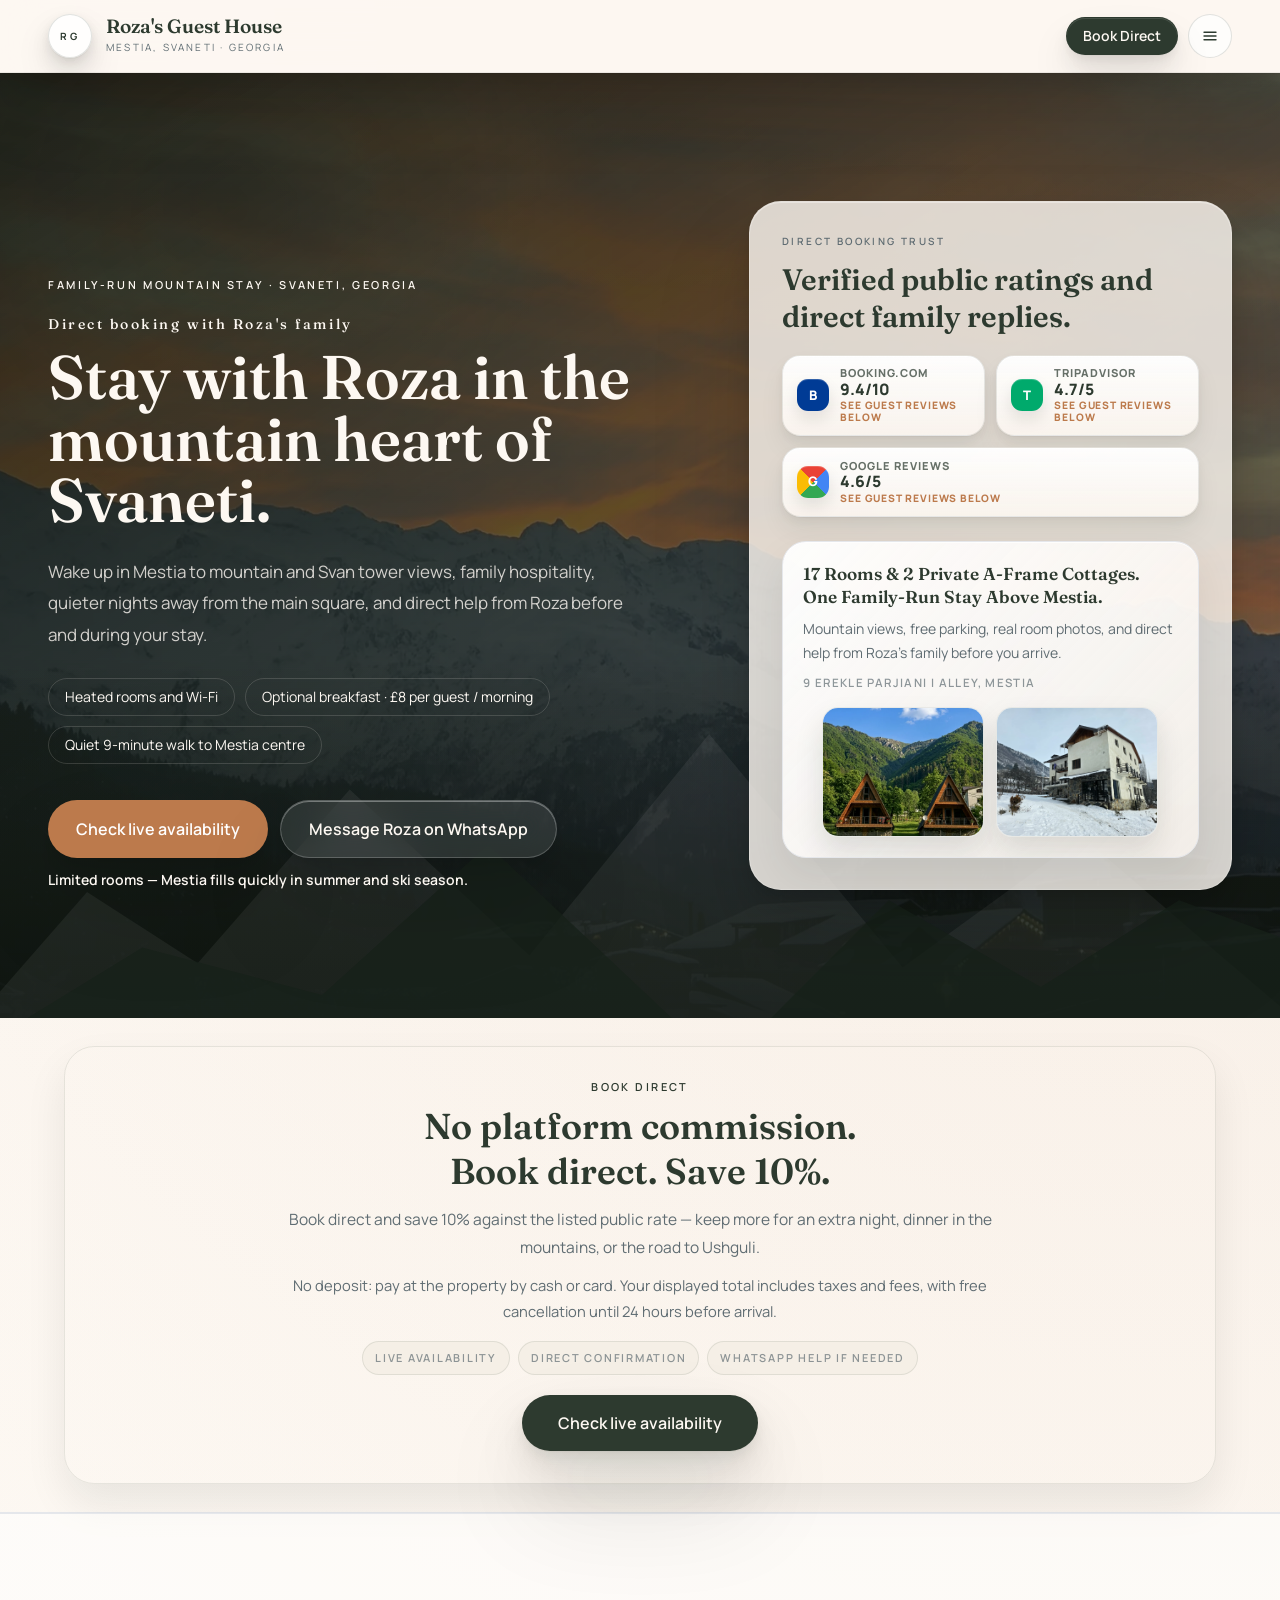
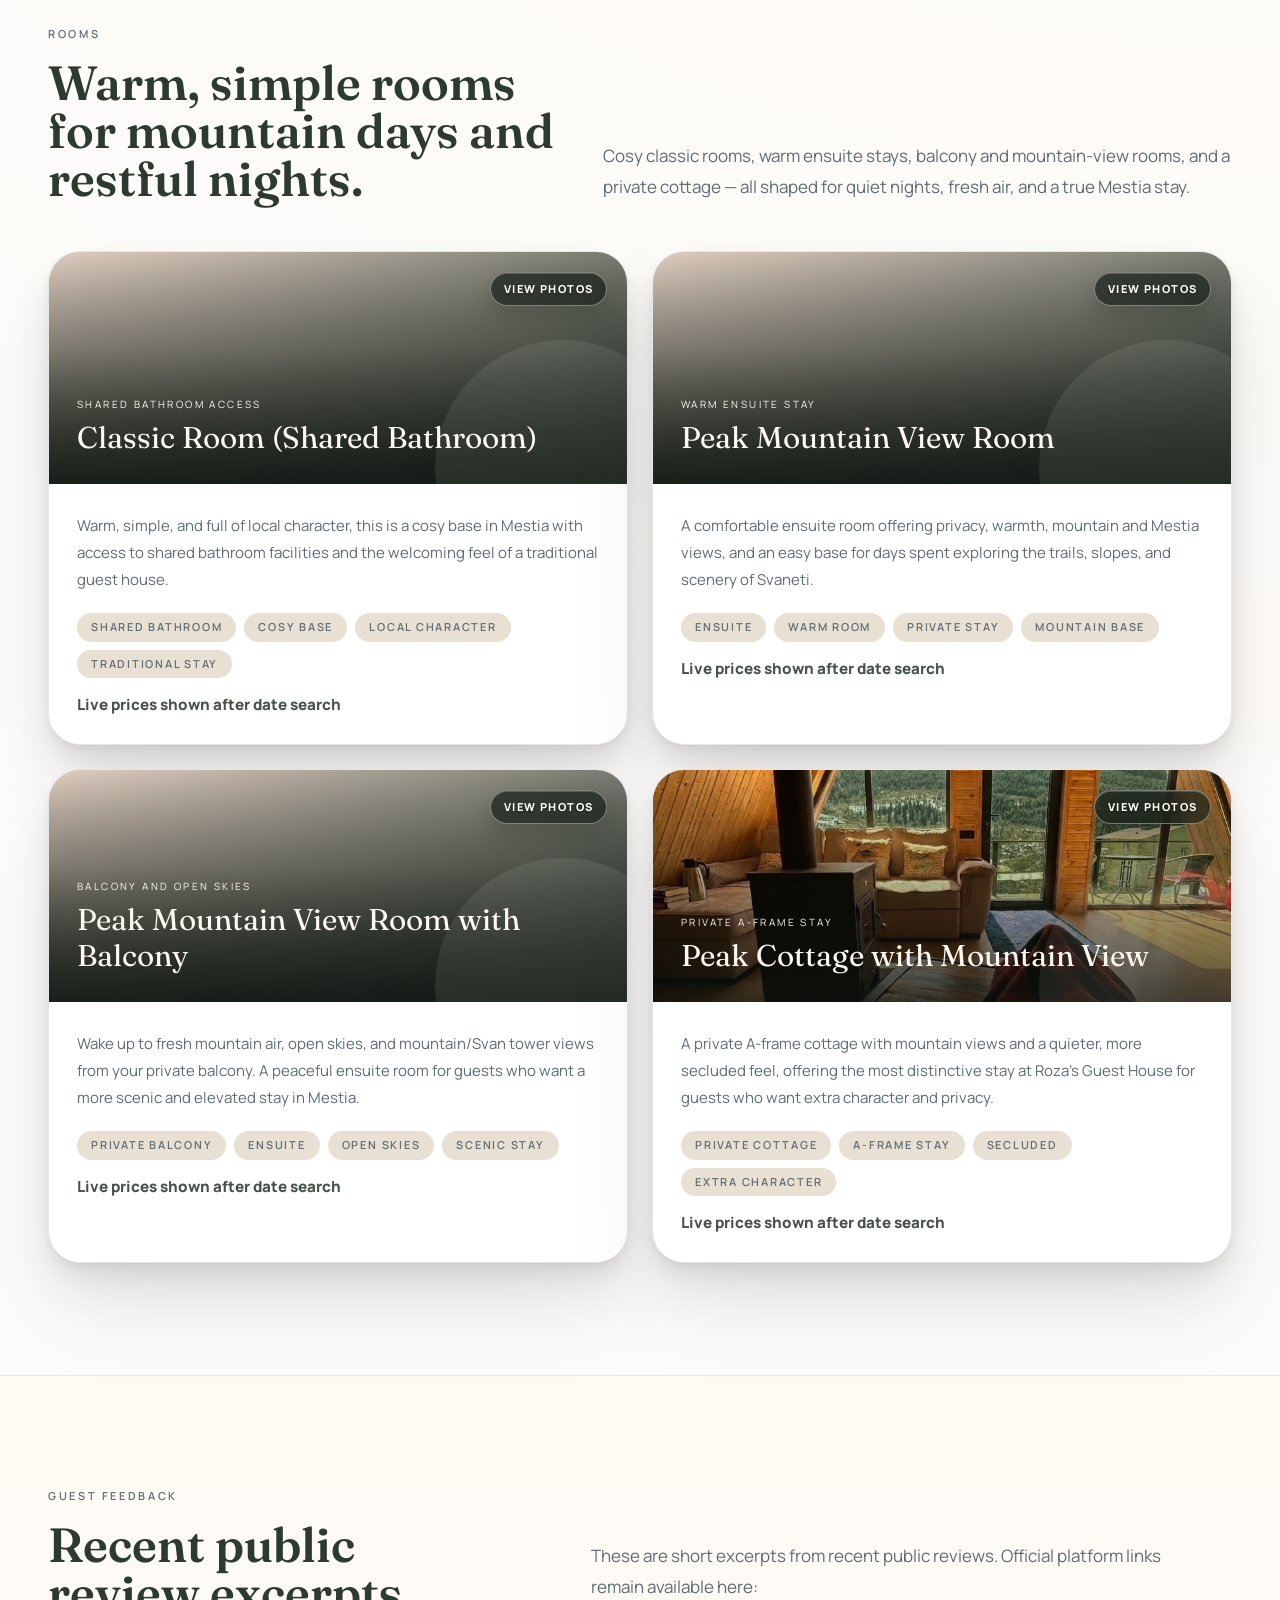
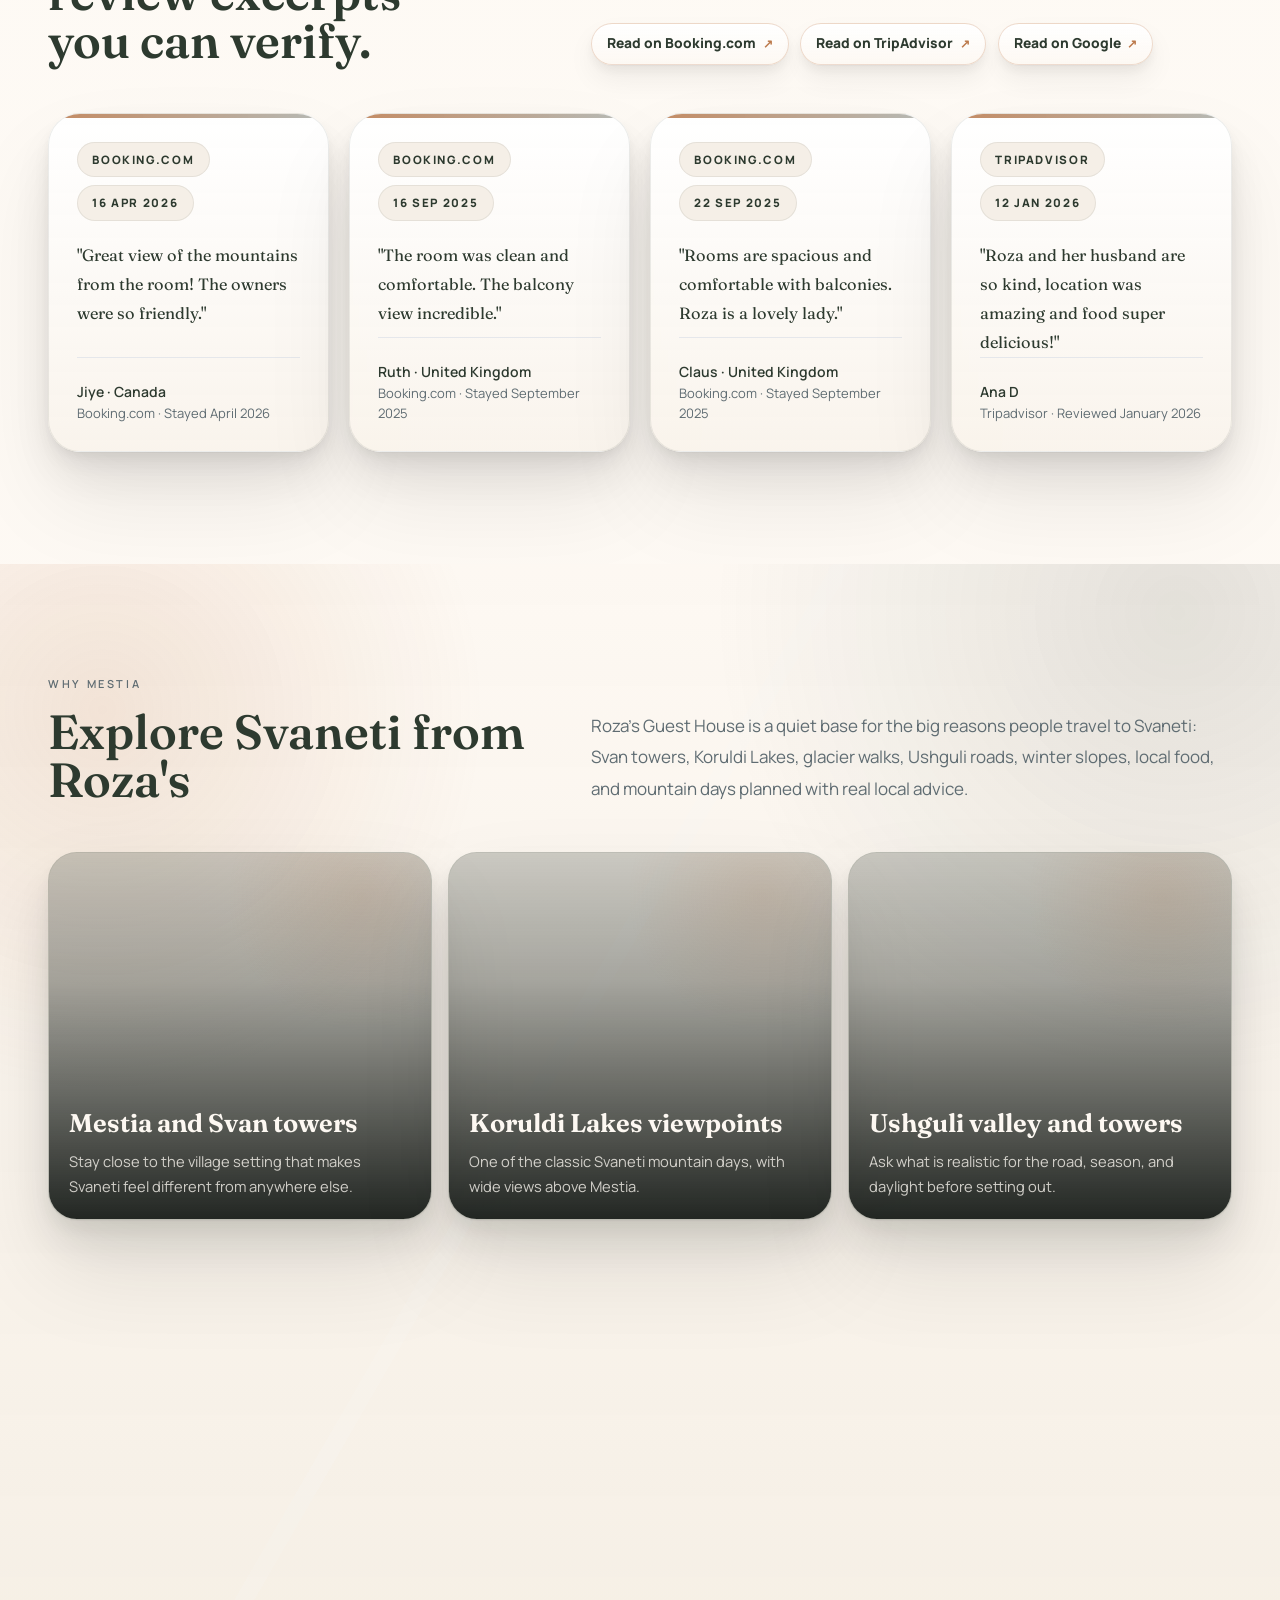
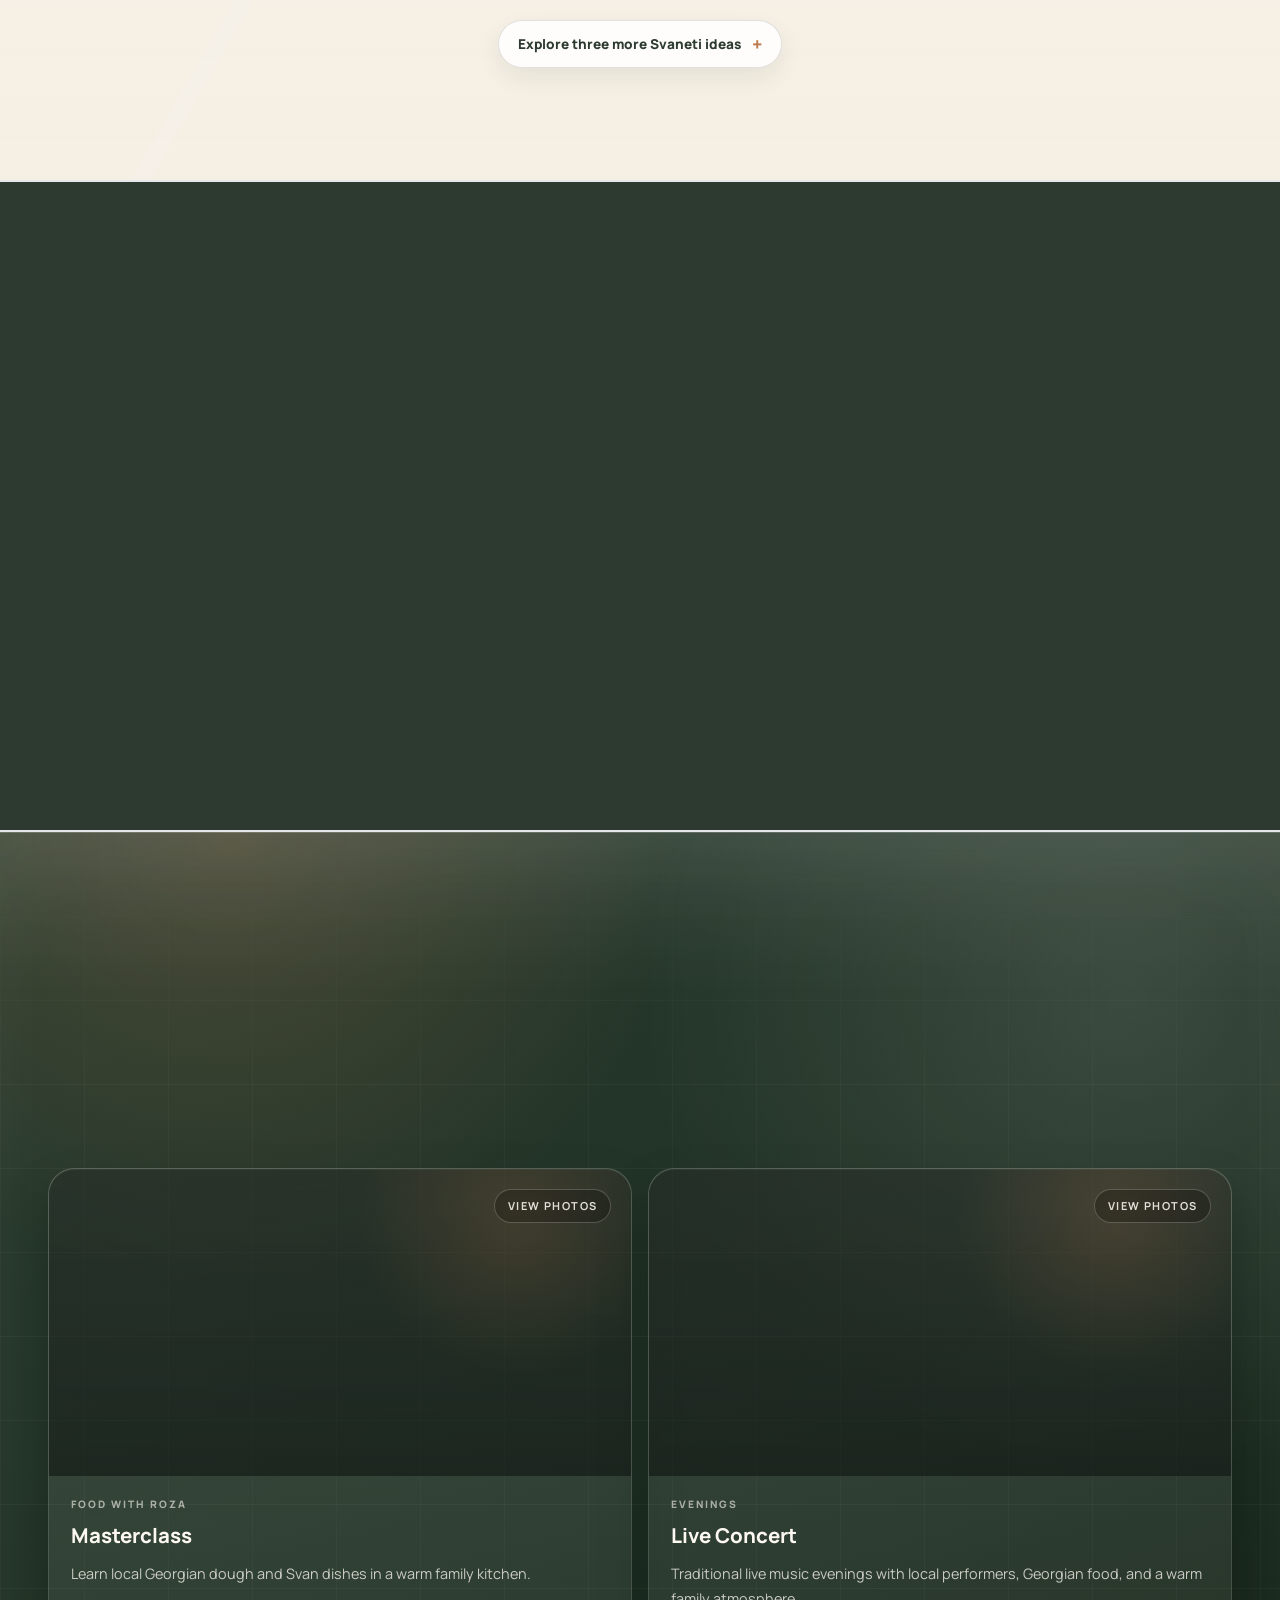
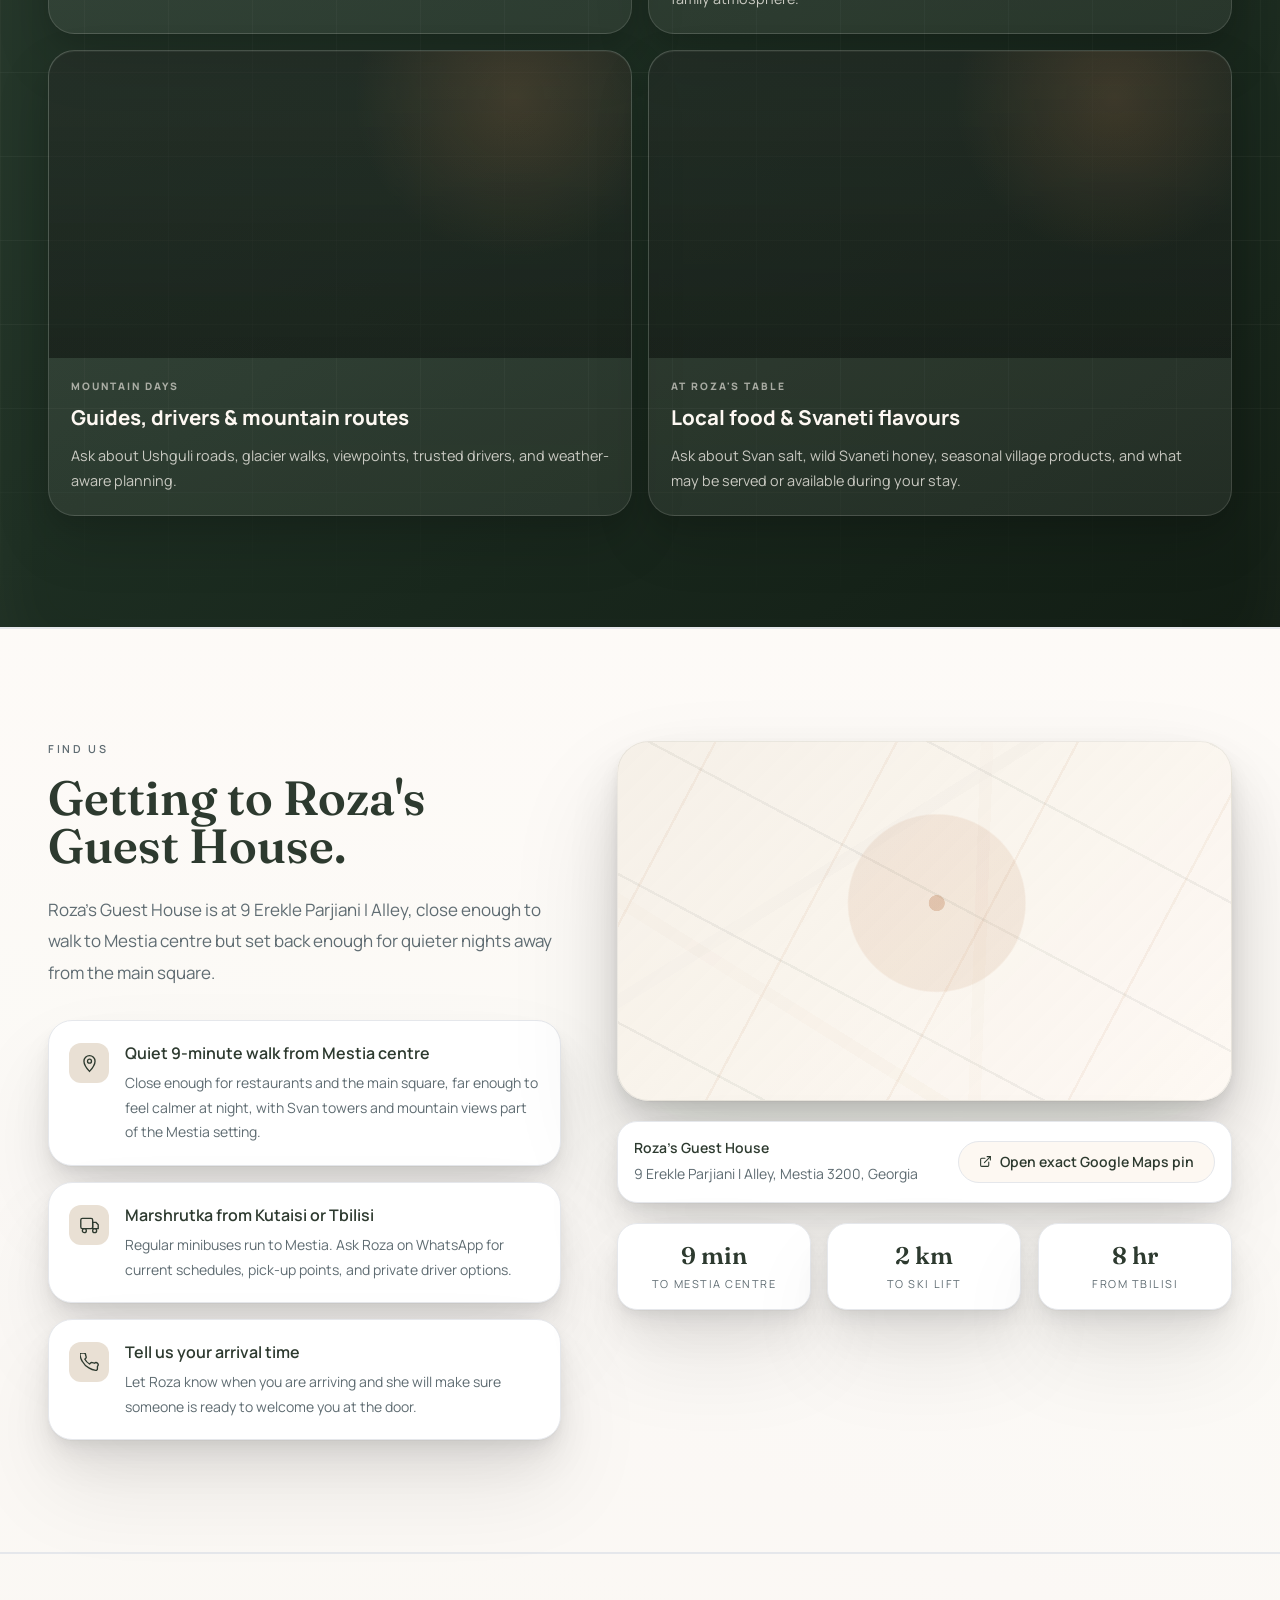
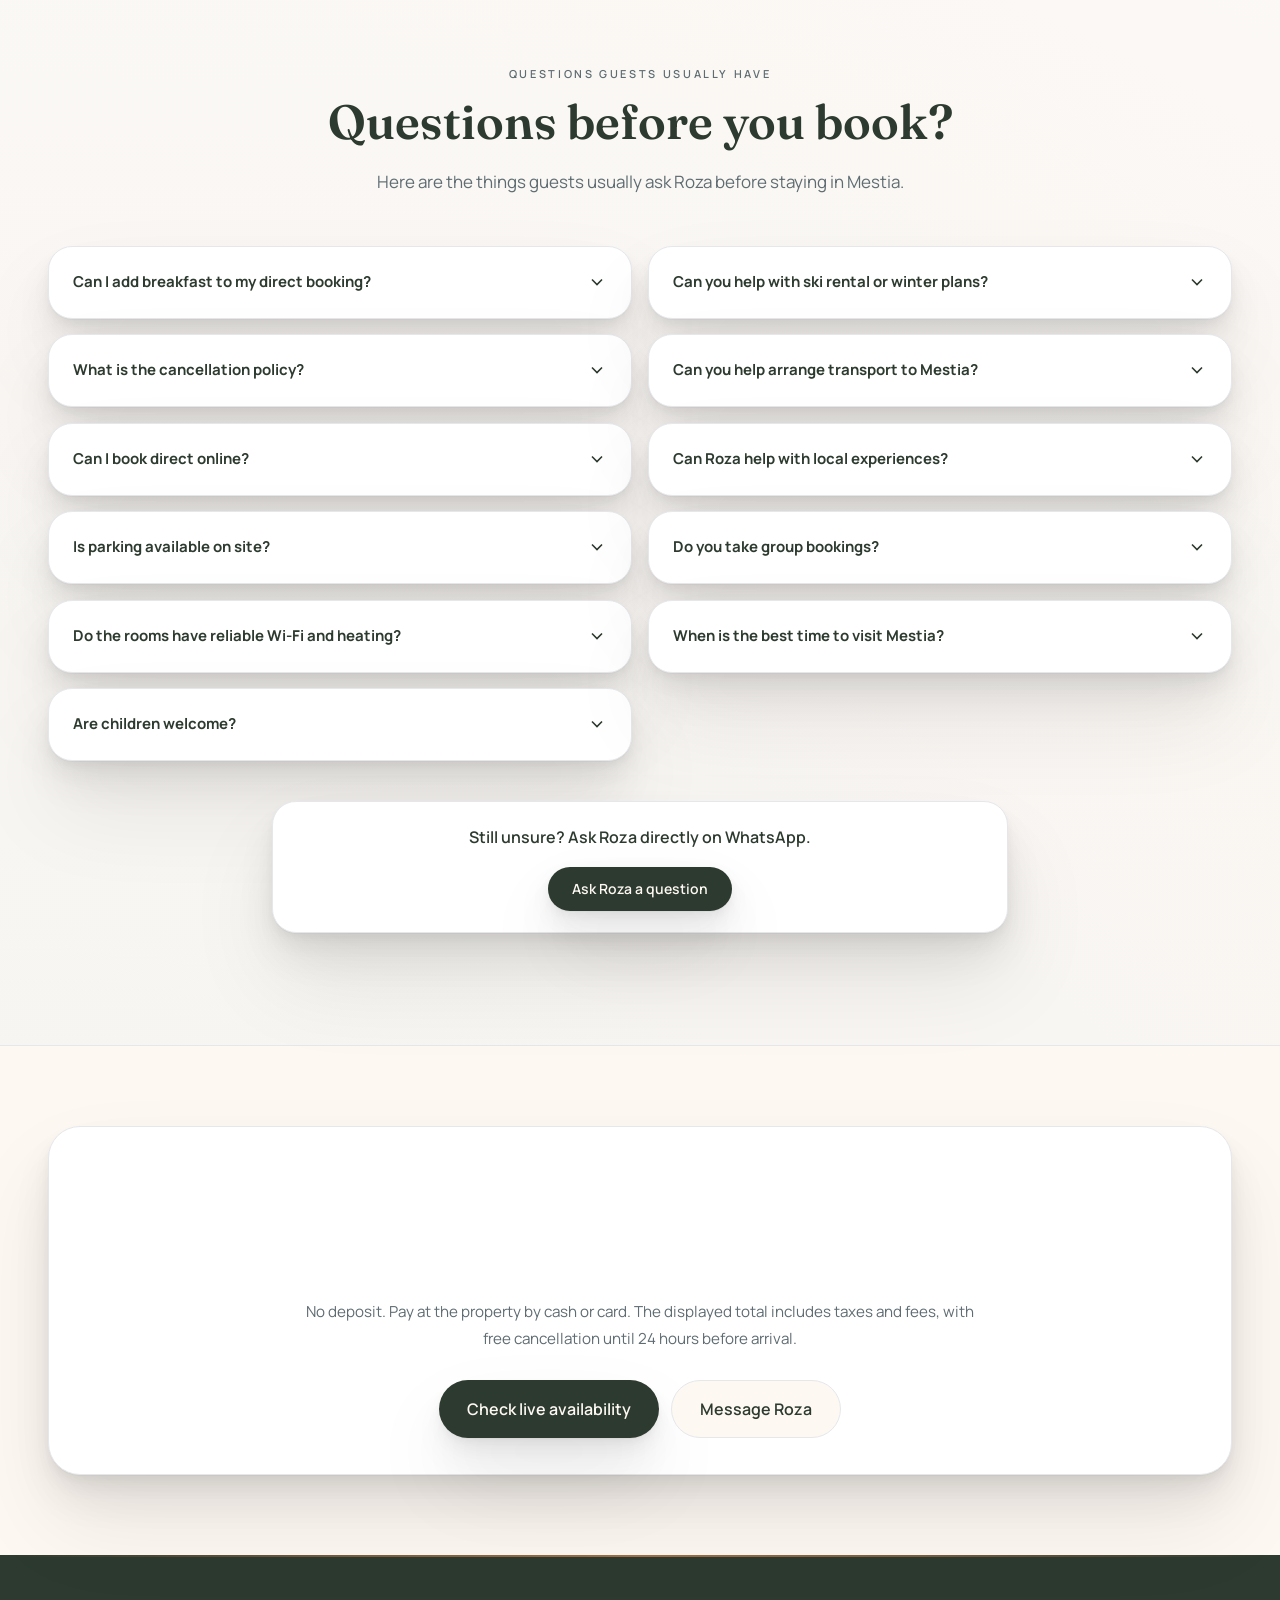
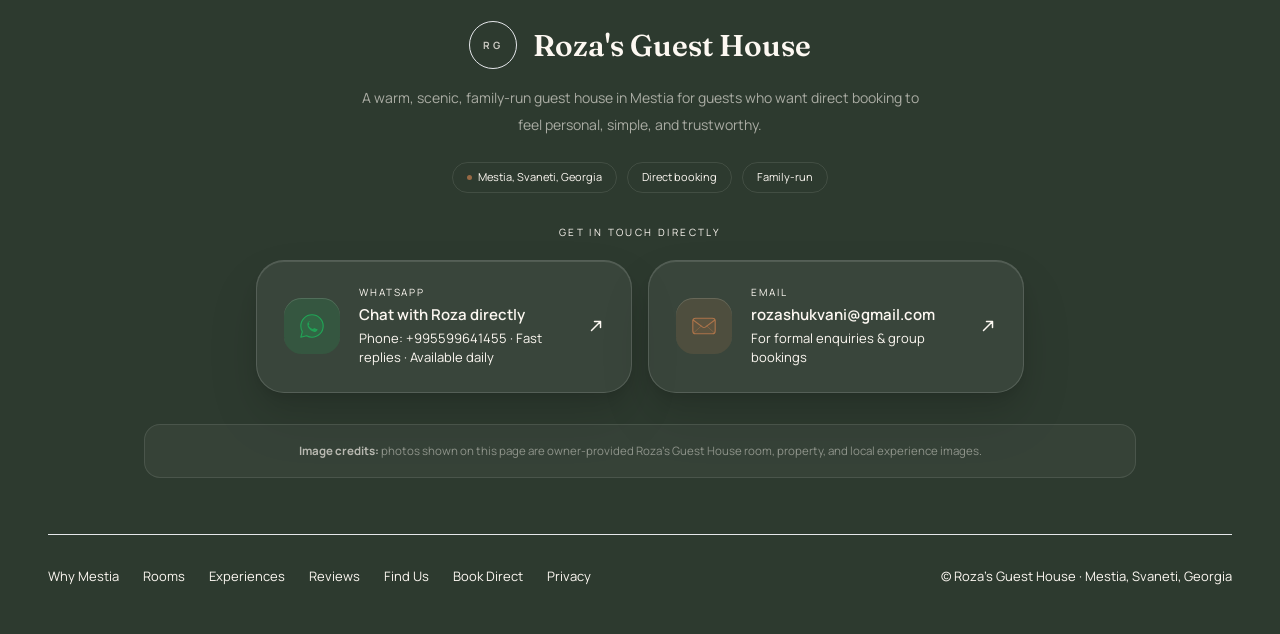
==== commit f20a9c12: "Add Classic shared bathroom gallery photos" ====
--- a/index.html
+++ b/index.html
@@ -2901,6 +2901,10 @@
                 <span class="rounded-full bg-stone px-3.5 py-1.5">Traditional stay</span>
               </div>
               <p class="room-price mt-4" data-room-pricing>Loading live direct price&hellip;</p>
+              <div class="room-thumbs mt-6">
+                <div class="room-thumb"><img src="Classic/IMG_9118.PNG" alt="Shared shower and WC for Classic Room guests at Roza's Guest House" loading="lazy" decoding="async" width="896" height="1195" sizes="(min-width: 1280px) 7rem, (min-width: 768px) 10vw, 22vw" /></div>
+                <div class="room-thumb"><img src="Classic/IMG_9122.PNG" alt="Shared washbasin and amenities for Classic Room guests at Roza's Guest House" loading="lazy" decoding="async" width="896" height="1195" sizes="(min-width: 1280px) 7rem, (min-width: 768px) 10vw, 22vw" /></div>
+              </div>
             </div>
           </article>
 
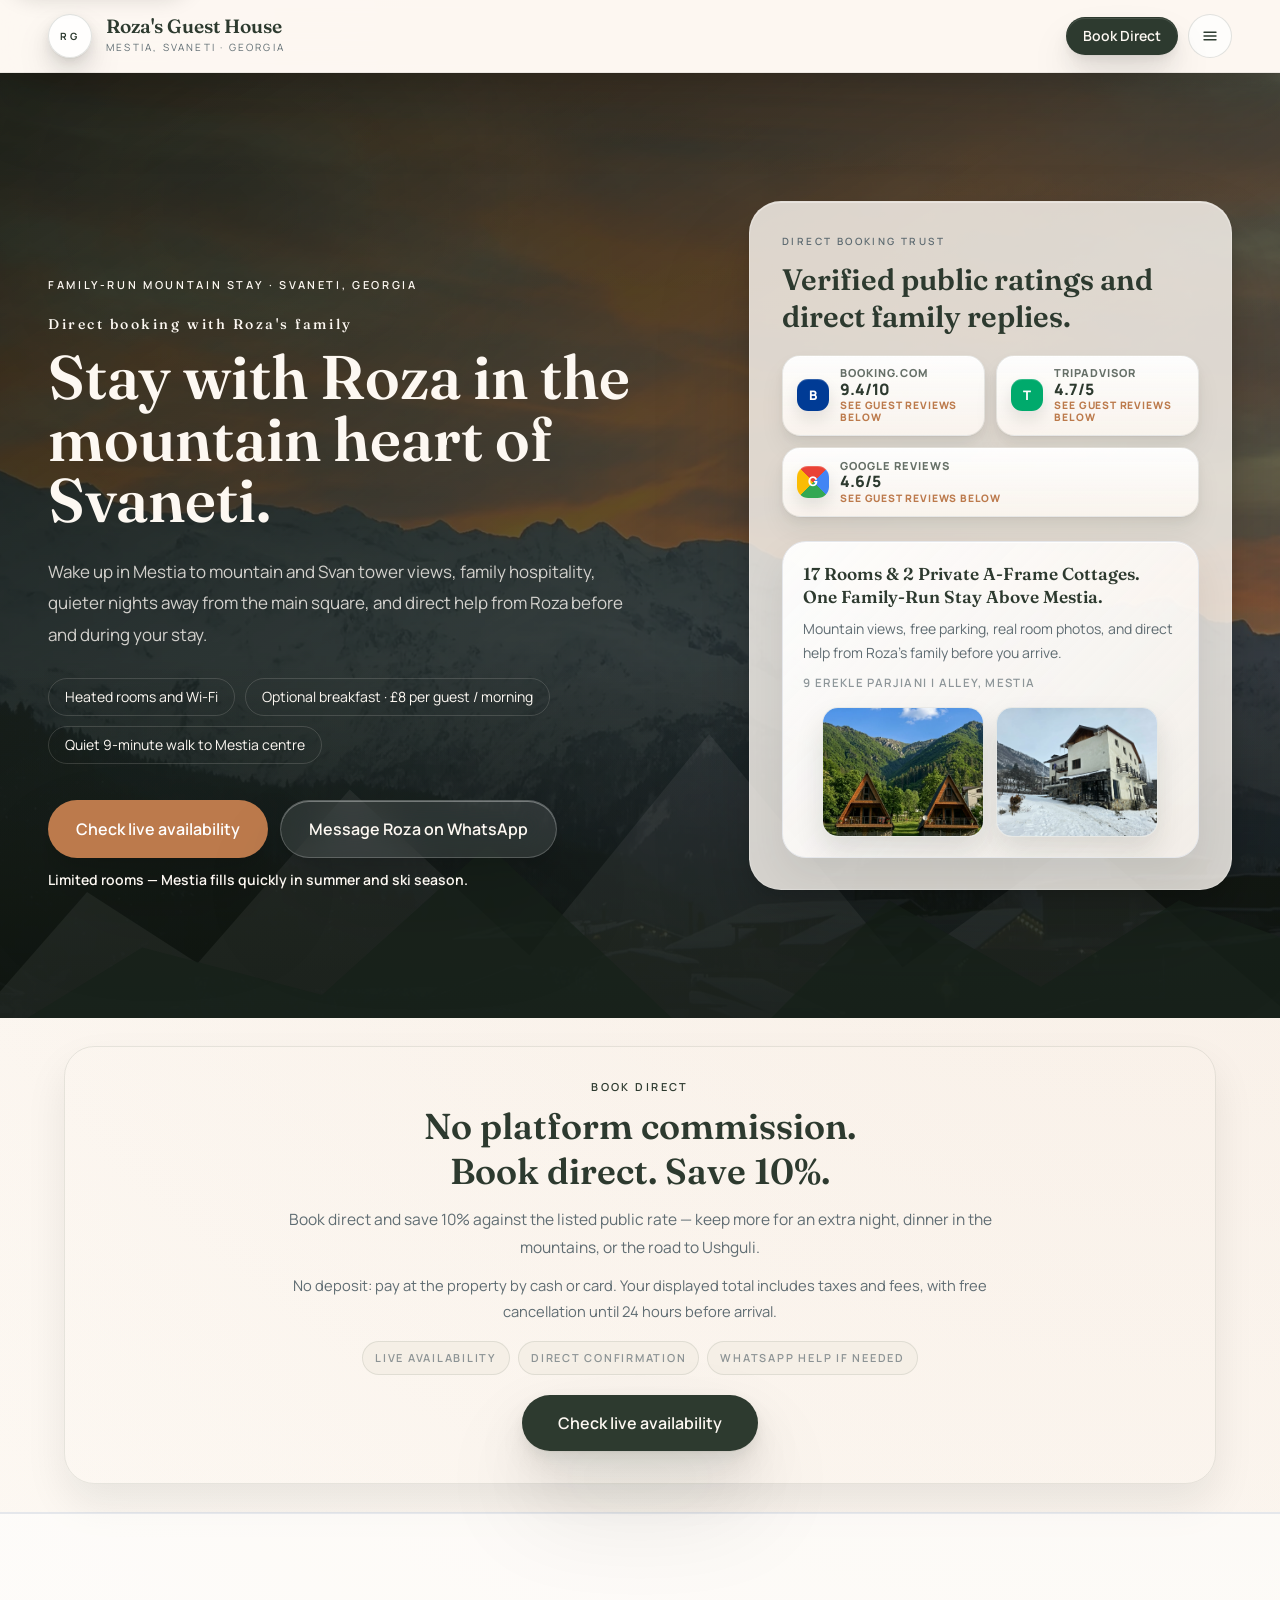
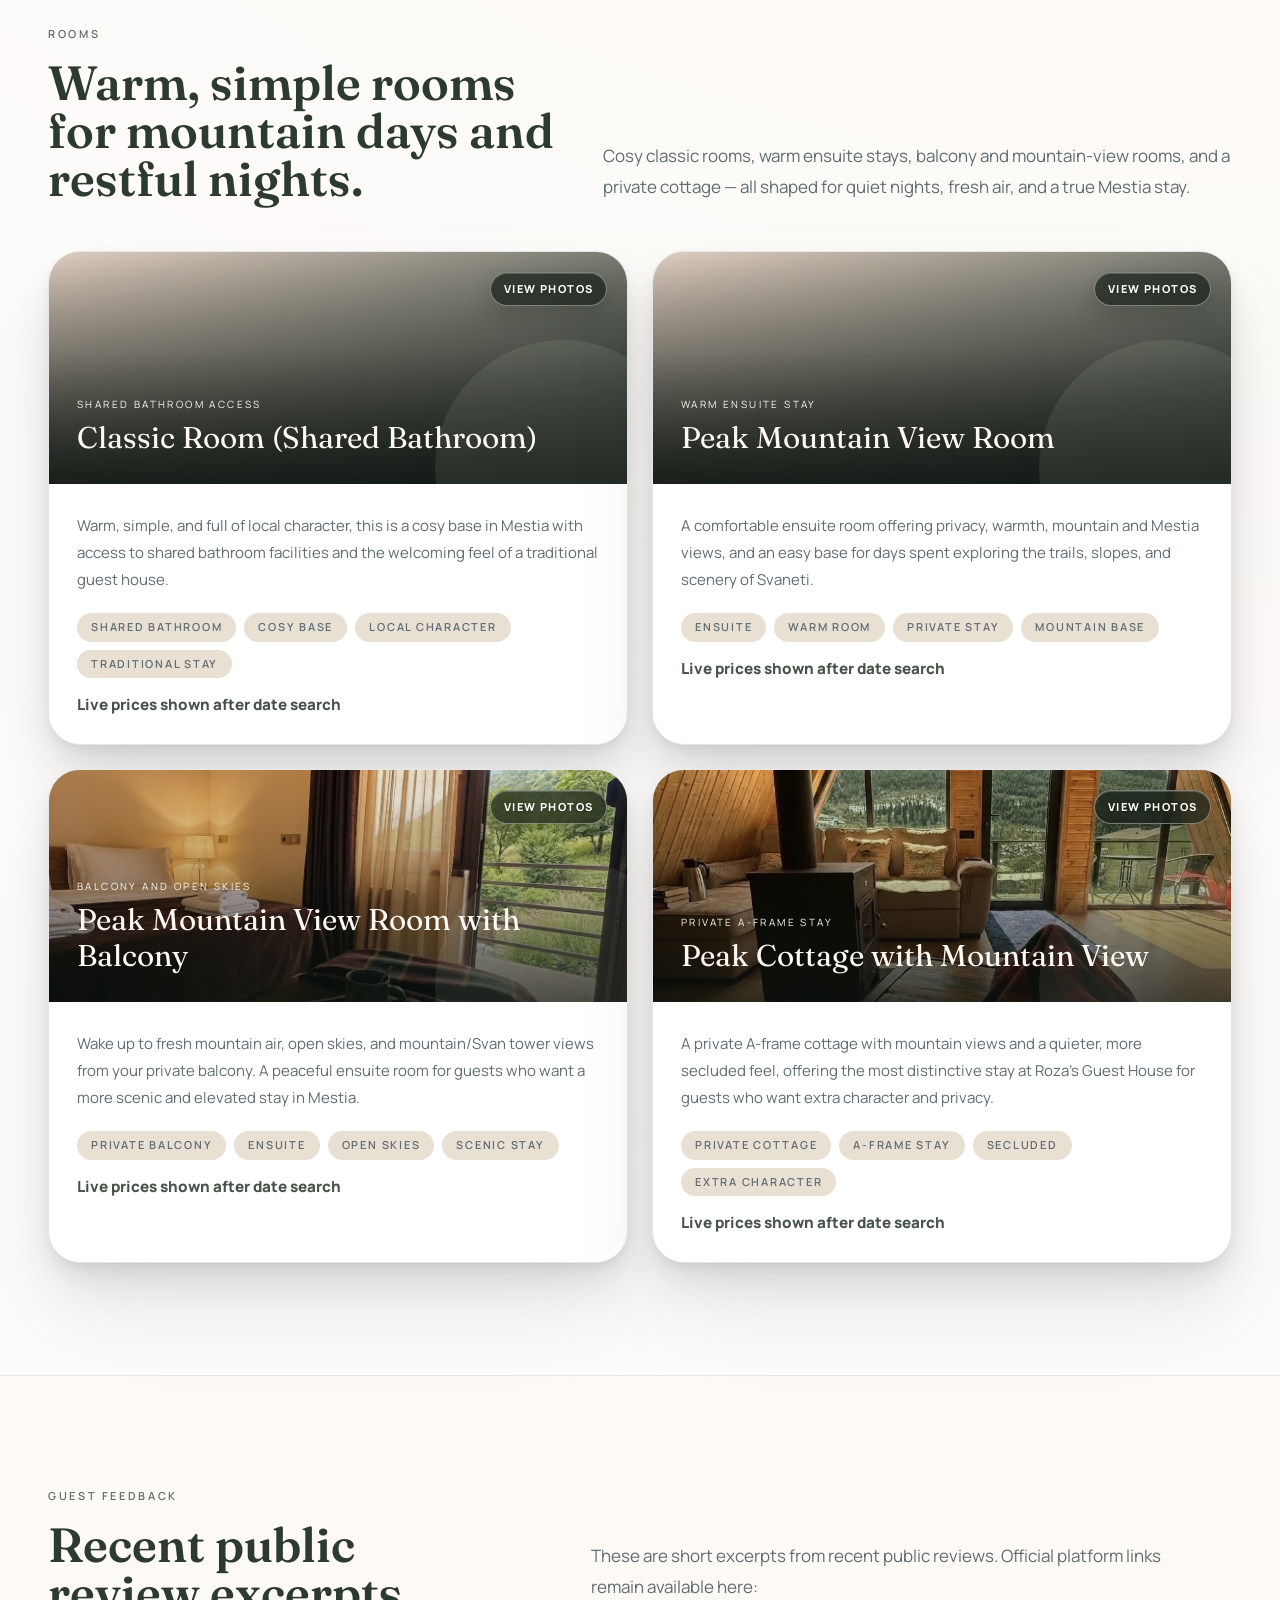
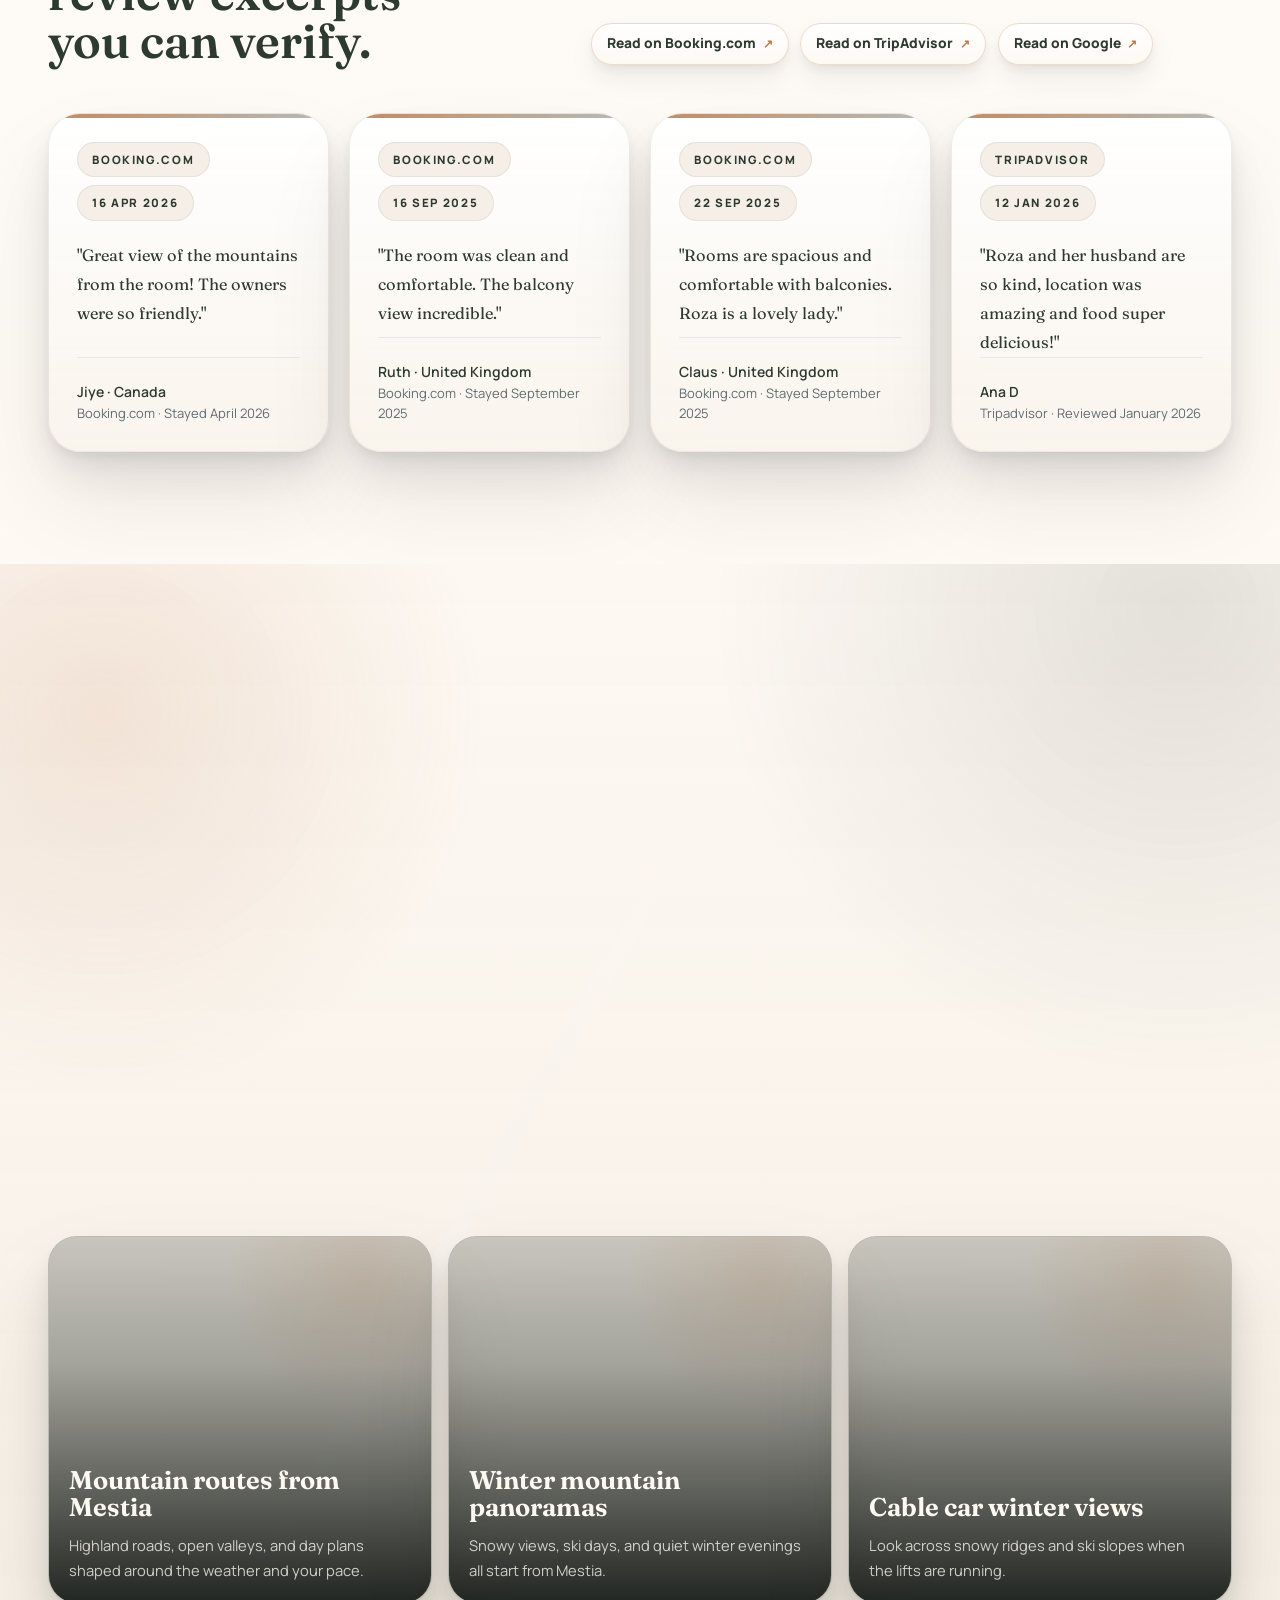
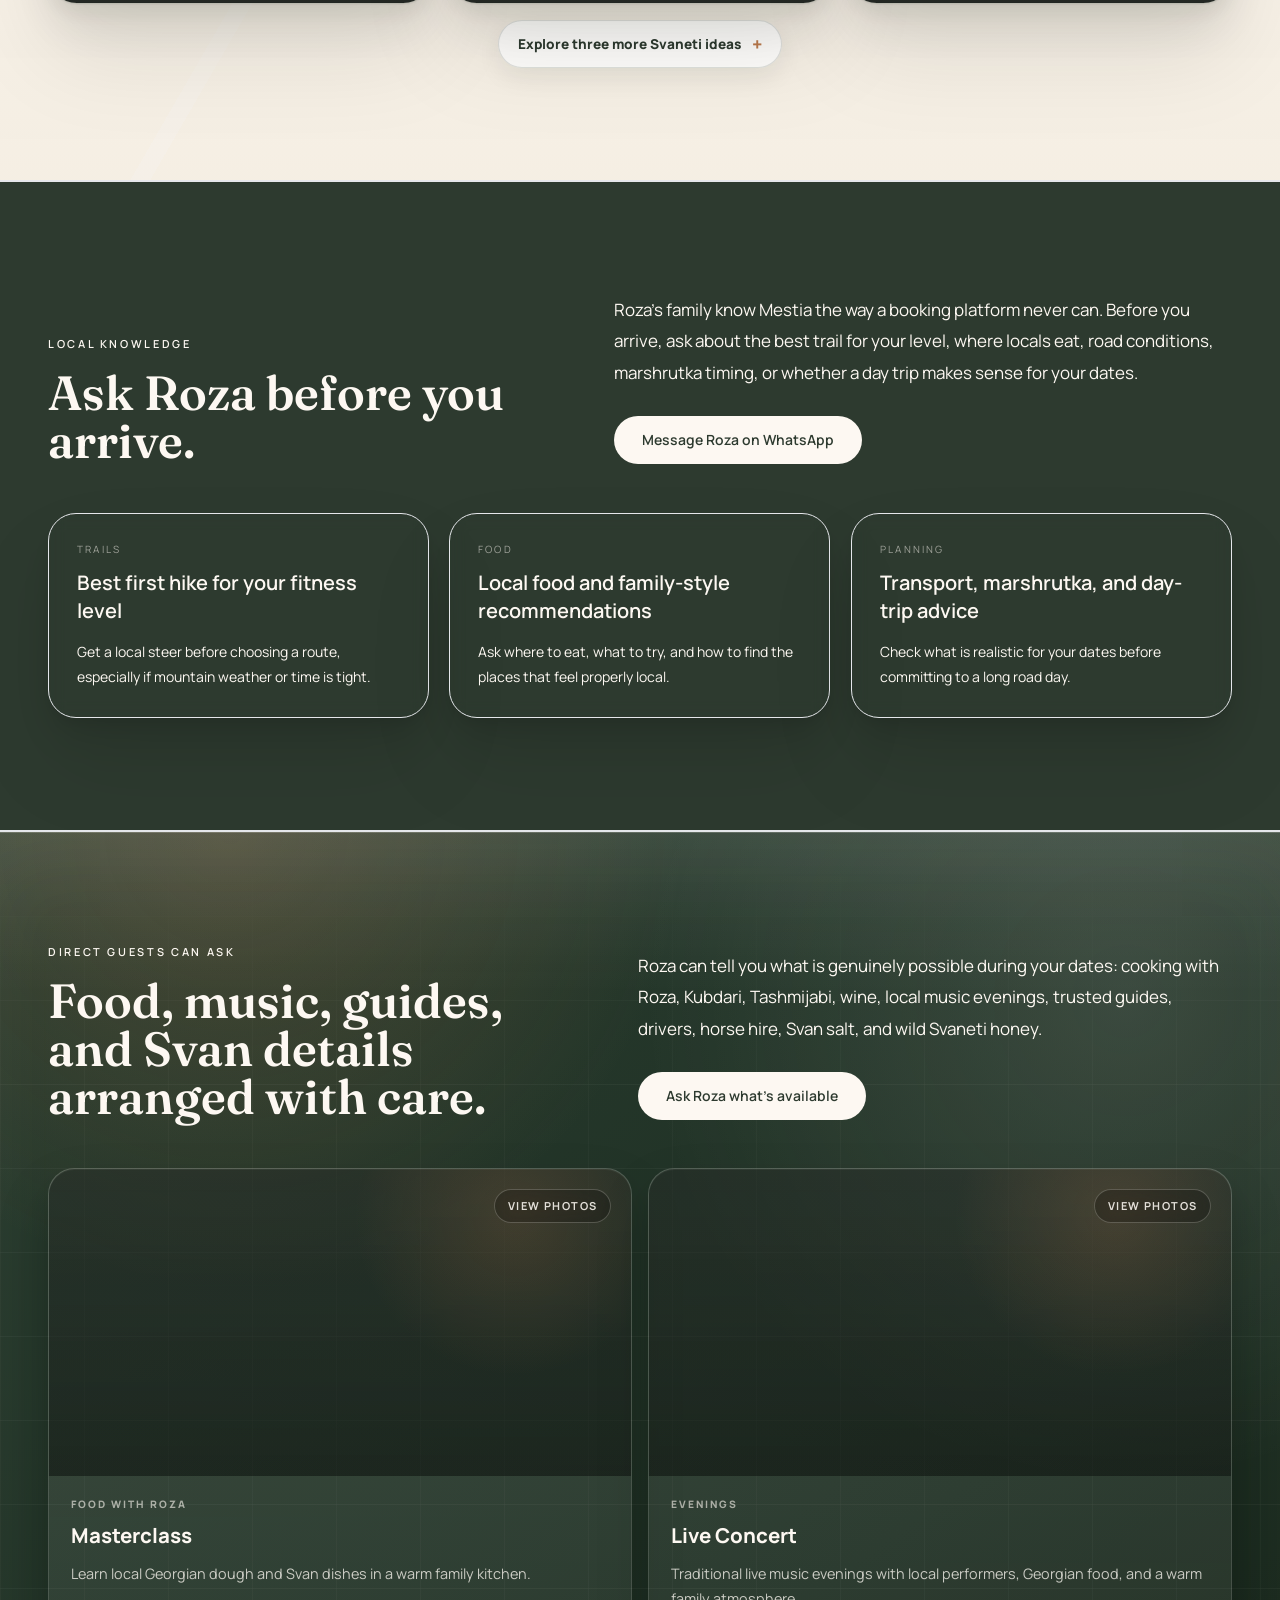
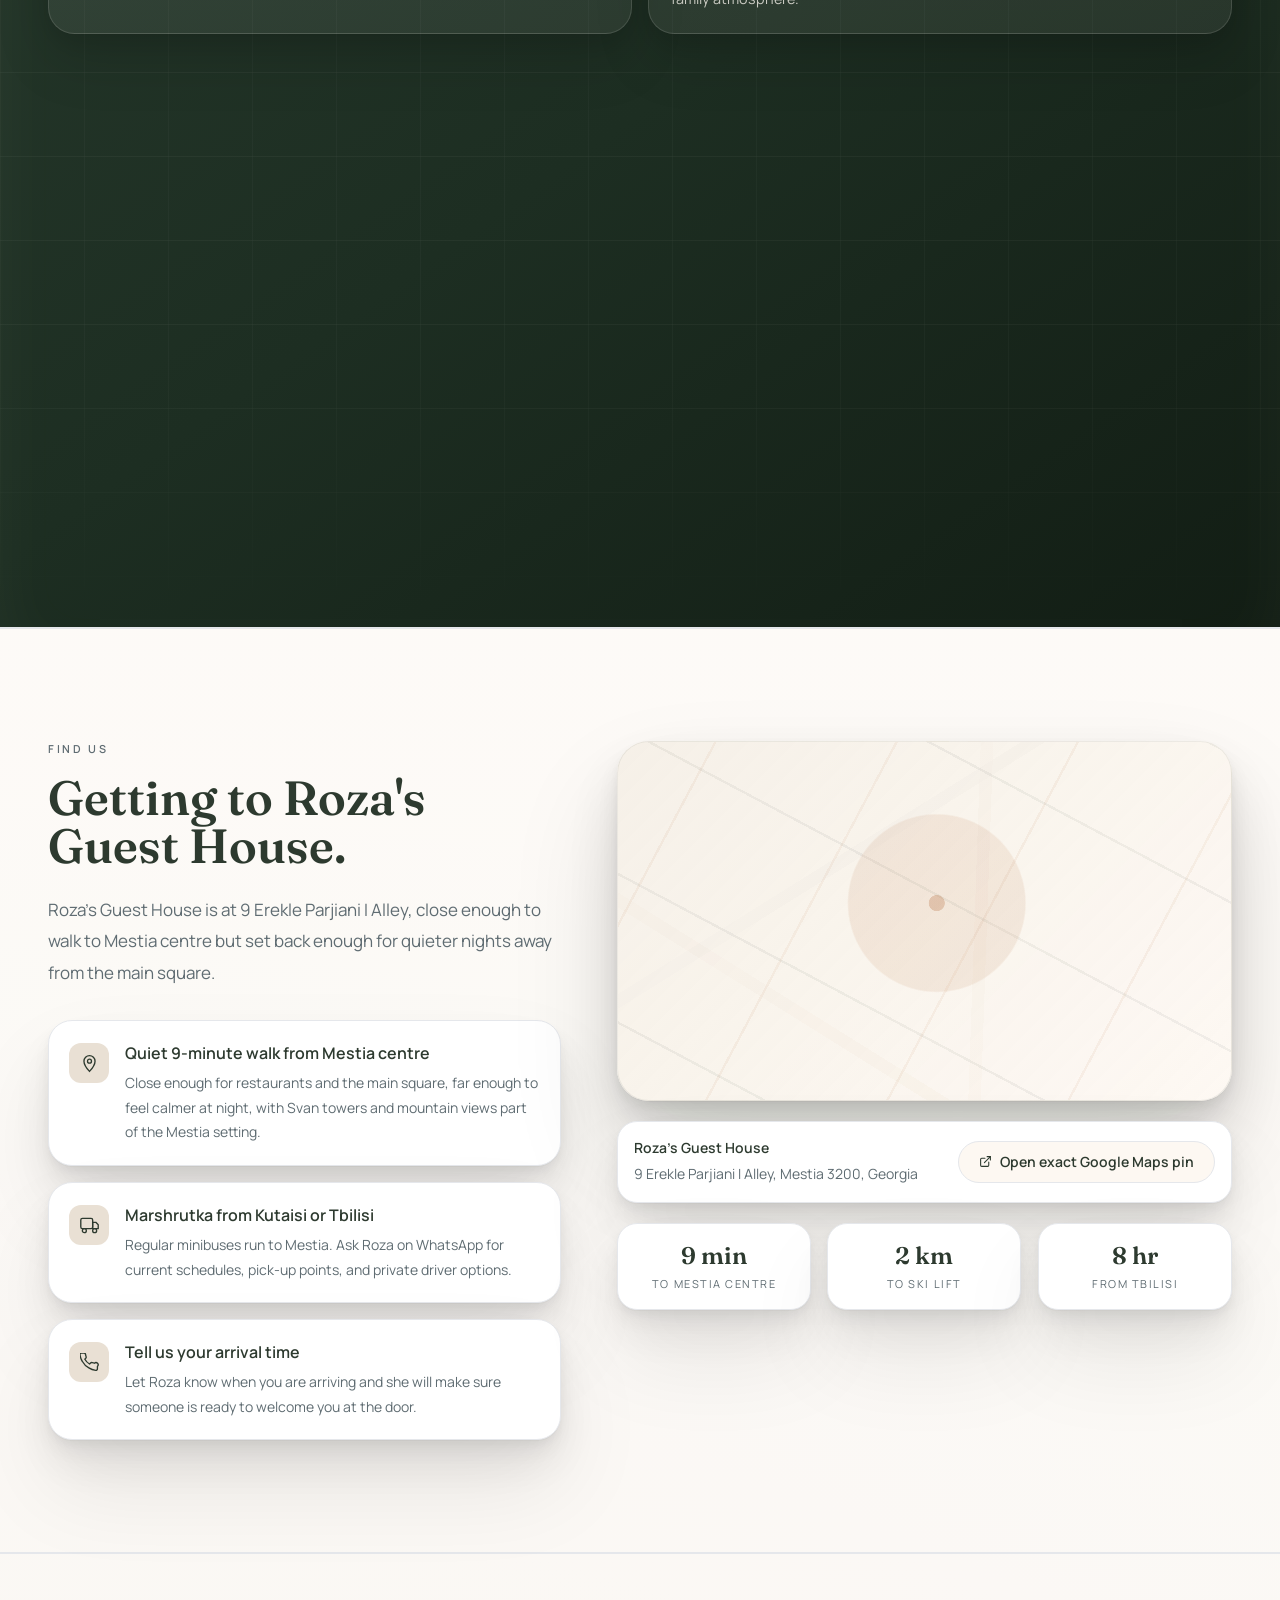
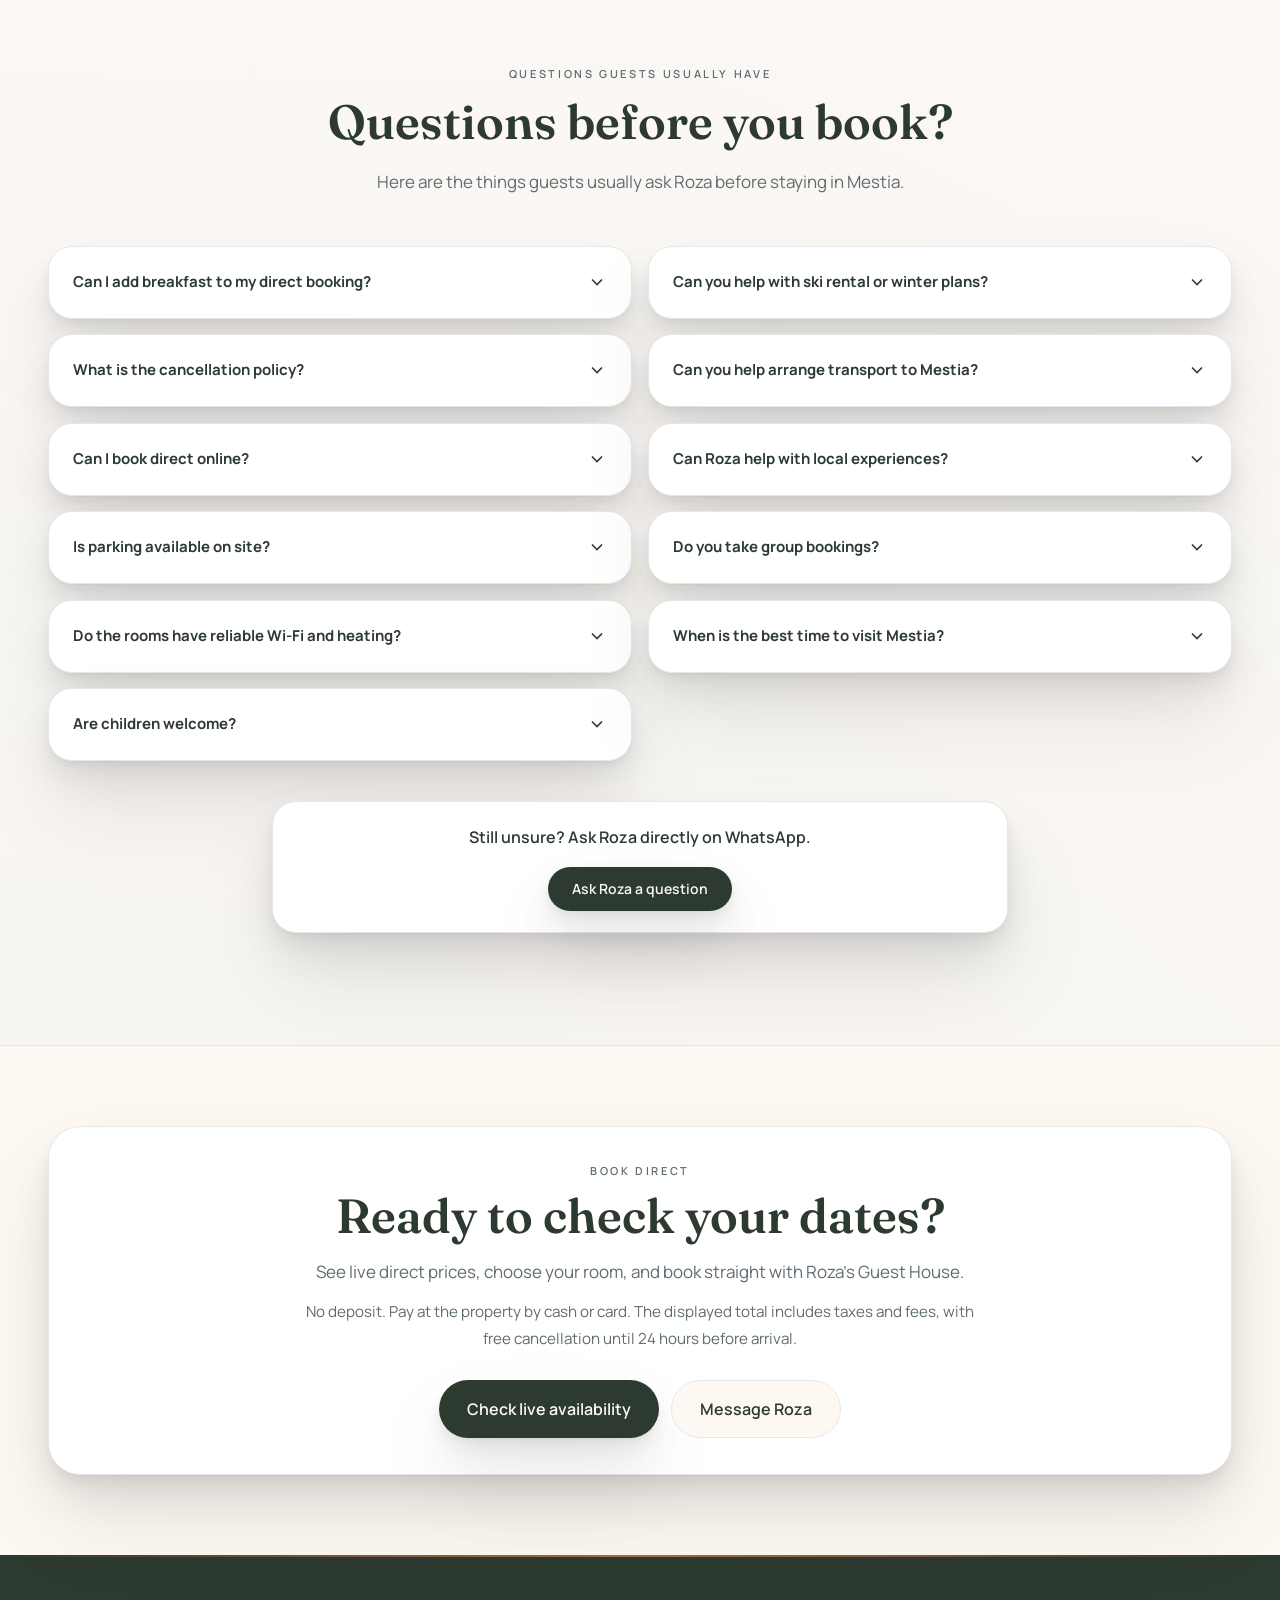
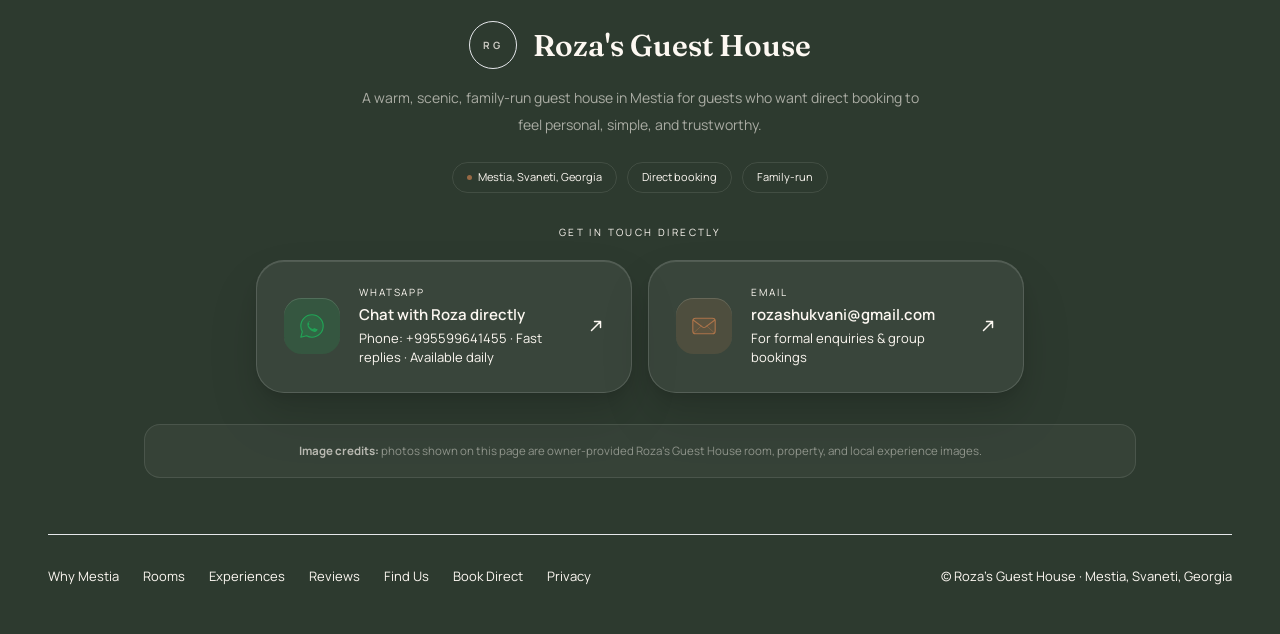
==== commit 66113a29: "Improve group booking, privacy and room images" ====
--- a/index.html
+++ b/index.html
@@ -94,7 +94,24 @@
       --hero-shift: 0px;
     }
 
-    * { box-sizing: border-box; }
+    * { box-sizing: border-box; }
+    .skip-link {
+      position: fixed;
+      z-index: 10000;
+      top: 0.75rem;
+      left: 0.75rem;
+      transform: translateY(-160%);
+      border-radius: 999px;
+      background: var(--forest);
+      color: var(--cream);
+      padding: 0.75rem 1rem;
+      font-size: 0.875rem;
+      font-weight: 700;
+      text-decoration: none;
+      box-shadow: 0 10px 24px rgba(18,26,20,0.2);
+      transition: transform 0.2s var(--ease-lux);
+    }
+    .skip-link:focus { transform: translateY(0); }
     html {
       scroll-behavior: auto;
       -webkit-text-size-adjust: 100%;
@@ -2638,6 +2655,7 @@
   </style>
 </head>
 <body class="font-sans text-forest">
+  <a class="skip-link" href="#top">Skip to main content</a>
   <header id="site-header">
     <div class="hdr-shell mx-auto flex max-w-8xl items-center justify-between gap-4 px-5 py-3.5 sm:px-8 lg:px-12 xl:max-w-[92rem]">
       <a href="#top" class="hdr-brand flex items-center gap-3.5 no-underline group">
@@ -2885,7 +2903,7 @@
         <div class="mt-12 grid gap-6 md:grid-cols-2" data-stagger>
           <article class="reveal group overflow-hidden rounded-[2rem] border border-forest/8 bg-white card-float" data-room-card data-room-type-id="CLASSIC">
             <div class="room-art flex items-end p-7 text-cream">
-              <img src="assets/images/optimized/classic-double-room.webp" alt="Classic Room at Roza's Guest House" loading="lazy" decoding="async" fetchpriority="low" width="1200" height="1600" sizes="(min-width: 1280px) 34rem, (min-width: 768px) 42vw, 100vw" />
+              <img src="assets/images/optimized/classic-double-room.webp" srcset="assets/images/optimized/classic-double-room-480.webp 480w, assets/images/optimized/classic-double-room.webp 1200w" alt="Classic Room at Roza's Guest House" loading="lazy" decoding="async" fetchpriority="low" width="1200" height="1600" sizes="(min-width: 1280px) 34rem, (min-width: 768px) 42vw, 100vw" />
               <span class="room-photo-cue">View photos</span>
               <div>
                 <div class="text-[10px] uppercase tracking-[0.24em] text-cream/62">Shared bathroom access</div>
@@ -2902,15 +2920,15 @@
               </div>
               <p class="room-price mt-4" data-room-pricing>Loading live direct price&hellip;</p>
               <div class="room-thumbs mt-6">
-                <div class="room-thumb"><img src="Classic/IMG_9118.PNG" alt="Shared shower and WC for Classic Room guests at Roza's Guest House" loading="lazy" decoding="async" width="896" height="1195" sizes="(min-width: 1280px) 7rem, (min-width: 768px) 10vw, 22vw" /></div>
-                <div class="room-thumb"><img src="Classic/IMG_9122.PNG" alt="Shared washbasin and amenities for Classic Room guests at Roza's Guest House" loading="lazy" decoding="async" width="896" height="1195" sizes="(min-width: 1280px) 7rem, (min-width: 768px) 10vw, 22vw" /></div>
+                <div class="room-thumb"><img src="assets/images/optimized/classic-shared-shower.webp" srcset="assets/images/optimized/classic-shared-shower-480.webp 480w, assets/images/optimized/classic-shared-shower.webp 896w" alt="Shared shower and WC for Classic Room guests at Roza's Guest House" loading="lazy" decoding="async" width="896" height="1195" sizes="(min-width: 1280px) 7rem, (min-width: 768px) 10vw, 22vw" /></div>
+                <div class="room-thumb"><img src="assets/images/optimized/classic-shared-washbasin.webp" srcset="assets/images/optimized/classic-shared-washbasin-480.webp 480w, assets/images/optimized/classic-shared-washbasin.webp 896w" alt="Shared washbasin and amenities for Classic Room guests at Roza's Guest House" loading="lazy" decoding="async" width="896" height="1195" sizes="(min-width: 1280px) 7rem, (min-width: 768px) 10vw, 22vw" /></div>
               </div>
             </div>
           </article>
 
           <article class="reveal group overflow-hidden rounded-[2rem] border border-forest/8 bg-white card-float" data-room-card data-room-type-id="PEAKMV">
             <div class="room-art flex items-end p-7 text-cream">
-              <img src="assets/images/optimized/peak-mountain-view-towers.webp" alt="Peak Mountain View room with Mestia tower view at Roza's Guest House" loading="lazy" decoding="async" width="896" height="1195" sizes="(min-width: 1280px) 34rem, (min-width: 768px) 42vw, 100vw" />
+              <img src="assets/images/optimized/peak-mountain-view-towers.webp" srcset="assets/images/optimized/peak-mountain-view-towers-480.webp 480w, assets/images/optimized/peak-mountain-view-towers.webp 896w" alt="Peak Mountain View room with Mestia tower view at Roza's Guest House" loading="lazy" decoding="async" width="896" height="1195" sizes="(min-width: 1280px) 34rem, (min-width: 768px) 42vw, 100vw" />
               <span class="room-photo-cue">View photos</span>
               <div>
                 <div class="text-[10px] uppercase tracking-[0.24em] text-cream/62">Warm ensuite stay</div>
@@ -2927,17 +2945,17 @@
               </div>
               <p class="room-price mt-4" data-room-pricing>Loading live direct price&hellip;</p>
               <div class="room-thumbs mt-6">
-                <div class="room-thumb"><img src="Peack Mountain View/IMG_9157.PNG" alt="Peak Mountain View room at Roza's Guest House" loading="lazy" decoding="async" width="896" height="1195" sizes="(min-width: 1280px) 7rem, (min-width: 768px) 10vw, 22vw" /></div>
-                <div class="room-thumb"><img src="Peack Mountain View/IMG_9127.PNG" alt="Peak Mountain View twin room at Roza's Guest House" loading="lazy" decoding="async" width="896" height="1195" sizes="(min-width: 1280px) 7rem, (min-width: 768px) 10vw, 22vw" /></div>
-                <div class="room-thumb"><img src="assets/images/optimized/peak-mountain-view-double.webp" alt="Peak Mountain View double room at Roza's Guest House" loading="lazy" decoding="async" width="1200" height="1600" sizes="(min-width: 1280px) 7rem, (min-width: 768px) 10vw, 22vw" /></div>
-                <div class="room-thumb hidden"><img src="assets/images/optimized/peak-mountain-view-triple.webp" alt="Peak Mountain View triple room at Roza's Guest House" loading="lazy" decoding="async" width="1200" height="1600" sizes="(min-width: 1280px) 7rem, (min-width: 768px) 10vw, 22vw" /></div>
+                <div class="room-thumb"><img src="assets/images/optimized/peak-mountain-view-twin.webp" srcset="assets/images/optimized/peak-mountain-view-twin-480.webp 480w, assets/images/optimized/peak-mountain-view-twin.webp 896w" alt="Peak Mountain View room at Roza's Guest House" loading="lazy" decoding="async" width="896" height="1195" sizes="(min-width: 1280px) 7rem, (min-width: 768px) 10vw, 22vw" /></div>
+                <div class="room-thumb"><img src="assets/images/optimized/peak-mountain-view-two-guest.webp" srcset="assets/images/optimized/peak-mountain-view-two-guest-480.webp 480w, assets/images/optimized/peak-mountain-view-two-guest.webp 896w" alt="Peak Mountain View twin room at Roza's Guest House" loading="lazy" decoding="async" width="896" height="1195" sizes="(min-width: 1280px) 7rem, (min-width: 768px) 10vw, 22vw" /></div>
+                <div class="room-thumb"><img src="assets/images/optimized/peak-mountain-view-double.webp" srcset="assets/images/optimized/peak-mountain-view-double-480.webp 480w, assets/images/optimized/peak-mountain-view-double.webp 1200w" alt="Peak Mountain View double room at Roza's Guest House" loading="lazy" decoding="async" width="1200" height="1600" sizes="(min-width: 1280px) 7rem, (min-width: 768px) 10vw, 22vw" /></div>
+                <div class="room-thumb hidden"><img src="assets/images/optimized/peak-mountain-view-triple.webp" srcset="assets/images/optimized/peak-mountain-view-triple-480.webp 480w, assets/images/optimized/peak-mountain-view-triple.webp 1200w" alt="Peak Mountain View triple room at Roza's Guest House" loading="lazy" decoding="async" width="1200" height="1600" sizes="(min-width: 1280px) 7rem, (min-width: 768px) 10vw, 22vw" /></div>
               </div>
             </div>
           </article>
 
           <article class="reveal group overflow-hidden rounded-[2rem] border border-forest/8 bg-white card-float" data-room-card data-room-type-id="PEAKBAL">
             <div class="room-art flex items-end p-7 text-cream">
-              <img src="assets/images/optimized/peak-balcony-double.webp" alt="Peak Mountain View double room with a private balcony" loading="lazy" decoding="async" width="1200" height="1600" sizes="(min-width: 1280px) 34rem, (min-width: 768px) 42vw, 100vw" />
+              <img src="assets/images/optimized/peak-balcony-double.webp" srcset="assets/images/optimized/peak-balcony-double-480.webp 480w, assets/images/optimized/peak-balcony-double.webp 1200w" alt="Peak Mountain View double room with a private balcony" loading="lazy" decoding="async" width="1200" height="1600" sizes="(min-width: 1280px) 34rem, (min-width: 768px) 42vw, 100vw" />
               <span class="room-photo-cue">View photos</span>
               <div>
                 <div class="text-[10px] uppercase tracking-[0.24em] text-cream/62">Balcony and open skies</div>
@@ -2954,16 +2972,16 @@
               </div>
               <p class="room-price mt-4" data-room-pricing>Loading live direct price&hellip;</p>
               <div class="room-thumbs mt-6">
-                <div class="room-thumb"><img src="assets/images/optimized/peak-balcony-twin.webp" alt="Peak Mountain View twin room with a private balcony" loading="lazy" decoding="async" width="1200" height="1600" sizes="(min-width: 1280px) 7rem, (min-width: 768px) 10vw, 22vw" /></div>
-                <div class="room-thumb"><img src="assets/images/optimized/peak-balcony-triple.webp" alt="Peak Mountain View balcony room for three guests" loading="lazy" decoding="async" width="1200" height="1600" sizes="(min-width: 1280px) 7rem, (min-width: 768px) 10vw, 22vw" /></div>
-                <div class="room-thumb"><img src="assets/images/optimized/peak-balcony-triple-alt.webp" alt="Alternate layout of the Peak Mountain View balcony room for three guests" loading="lazy" decoding="async" width="1200" height="1600" sizes="(min-width: 1280px) 7rem, (min-width: 768px) 10vw, 22vw" /></div>
+                <div class="room-thumb"><img src="assets/images/optimized/peak-balcony-twin.webp" srcset="assets/images/optimized/peak-balcony-twin-480.webp 480w, assets/images/optimized/peak-balcony-twin.webp 1200w" alt="Peak Mountain View twin room with a private balcony" loading="lazy" decoding="async" width="1200" height="1600" sizes="(min-width: 1280px) 7rem, (min-width: 768px) 10vw, 22vw" /></div>
+                <div class="room-thumb"><img src="assets/images/optimized/peak-balcony-triple.webp" srcset="assets/images/optimized/peak-balcony-triple-480.webp 480w, assets/images/optimized/peak-balcony-triple.webp 1200w" alt="Peak Mountain View balcony room for three guests" loading="lazy" decoding="async" width="1200" height="1600" sizes="(min-width: 1280px) 7rem, (min-width: 768px) 10vw, 22vw" /></div>
+                <div class="room-thumb"><img src="assets/images/optimized/peak-balcony-triple-alt.webp" srcset="assets/images/optimized/peak-balcony-triple-alt-480.webp 480w, assets/images/optimized/peak-balcony-triple-alt.webp 1200w" alt="Alternate layout of the Peak Mountain View balcony room for three guests" loading="lazy" decoding="async" width="1200" height="1600" sizes="(min-width: 1280px) 7rem, (min-width: 768px) 10vw, 22vw" /></div>
               </div>
             </div>
           </article>
 
           <article class="reveal group overflow-hidden rounded-[2rem] border border-forest/8 bg-white card-float" data-room-card data-room-type-id="COTTAGE">
             <div class="room-art flex items-end p-7 text-cream">
-              <img src="Cottage/IMG_9193.PNG" alt="Peak Cottage lounge with mountain view" loading="lazy" decoding="async" width="896" height="1195" sizes="(min-width: 1280px) 34rem, (min-width: 768px) 42vw, 100vw" />
+              <img src="assets/images/optimized/peak-cottage-lounge.webp" srcset="assets/images/optimized/peak-cottage-lounge-480.webp 480w, assets/images/optimized/peak-cottage-lounge.webp 896w" alt="Peak Cottage lounge with mountain view" loading="lazy" decoding="async" width="896" height="1195" sizes="(min-width: 1280px) 34rem, (min-width: 768px) 42vw, 100vw" />
               <span class="room-photo-cue">View photos</span>
               <div>
                 <div class="text-[10px] uppercase tracking-[0.24em] text-cream/62">Private A-frame stay</div>
@@ -2980,13 +2998,13 @@
               </div>
               <p class="room-price mt-4" data-room-pricing>Loading live direct price&hellip;</p>
               <div class="room-thumbs mt-6">
-                <div class="room-thumb"><img src="Cottage/IMG_9177.PNG" alt="Two Peak Cottage exteriors below the mountains" loading="lazy" decoding="async" width="895" height="1061" sizes="(min-width: 1280px) 7rem, (min-width: 768px) 10vw, 22vw" /></div>
-                <div class="room-thumb"><img src="Cottage/IMG_9181.PNG" alt="Peak Cottage bedroom with mountain view" loading="lazy" decoding="async" width="896" height="1195" sizes="(min-width: 1280px) 7rem, (min-width: 768px) 10vw, 22vw" /></div>
-                <div class="room-thumb"><img src="Cottage/IMG_9183.PNG" alt="Peak Cottage twin sleeping area" loading="lazy" decoding="async" width="896" height="1195" sizes="(min-width: 1280px) 7rem, (min-width: 768px) 10vw, 22vw" /></div>
-                <div class="room-thumb"><img src="Cottage/IMG_9184.PNG" alt="Peak Cottage kitchen and dining area" loading="lazy" decoding="async" width="896" height="1195" sizes="(min-width: 1280px) 7rem, (min-width: 768px) 10vw, 22vw" /></div>
-                <div class="room-thumb hidden"><img src="Cottage/IMG_9179.PNG" alt="Peak Cottage private deck" loading="lazy" decoding="async" width="896" height="1195" sizes="(min-width: 1280px) 7rem, (min-width: 768px) 10vw, 22vw" /></div>
-                <div class="room-thumb hidden"><img src="Cottage/IMG_9190.PNG" alt="Peak Cottage living area" loading="lazy" decoding="async" width="896" height="1195" sizes="(min-width: 1280px) 7rem, (min-width: 768px) 10vw, 22vw" /></div>
-                <div class="room-thumb hidden"><img src="assets/images/optimized/peak-cottage-bathroom.webp" alt="Peak Cottage private shower" loading="lazy" decoding="async" width="1200" height="1600" sizes="(min-width: 1280px) 7rem, (min-width: 768px) 10vw, 22vw" /></div>
+                <div class="room-thumb"><img src="assets/images/optimized/peak-cottage-exterior.webp" srcset="assets/images/optimized/peak-cottage-exterior-480.webp 480w, assets/images/optimized/peak-cottage-exterior.webp 895w" alt="Two Peak Cottage exteriors below the mountains" loading="lazy" decoding="async" width="895" height="1061" sizes="(min-width: 1280px) 7rem, (min-width: 768px) 10vw, 22vw" /></div>
+                <div class="room-thumb"><img src="assets/images/optimized/peak-cottage-bedroom.webp" srcset="assets/images/optimized/peak-cottage-bedroom-480.webp 480w, assets/images/optimized/peak-cottage-bedroom.webp 896w" alt="Peak Cottage bedroom with mountain view" loading="lazy" decoding="async" width="896" height="1195" sizes="(min-width: 1280px) 7rem, (min-width: 768px) 10vw, 22vw" /></div>
+                <div class="room-thumb"><img src="assets/images/optimized/peak-cottage-twin.webp" srcset="assets/images/optimized/peak-cottage-twin-480.webp 480w, assets/images/optimized/peak-cottage-twin.webp 896w" alt="Peak Cottage twin sleeping area" loading="lazy" decoding="async" width="896" height="1195" sizes="(min-width: 1280px) 7rem, (min-width: 768px) 10vw, 22vw" /></div>
+                <div class="room-thumb"><img src="assets/images/optimized/peak-cottage-kitchen.webp" srcset="assets/images/optimized/peak-cottage-kitchen-480.webp 480w, assets/images/optimized/peak-cottage-kitchen.webp 896w" alt="Peak Cottage kitchen and dining area" loading="lazy" decoding="async" width="896" height="1195" sizes="(min-width: 1280px) 7rem, (min-width: 768px) 10vw, 22vw" /></div>
+                <div class="room-thumb hidden"><img src="assets/images/optimized/peak-cottage-deck.webp" srcset="assets/images/optimized/peak-cottage-deck-480.webp 480w, assets/images/optimized/peak-cottage-deck.webp 896w" alt="Peak Cottage private deck" loading="lazy" decoding="async" width="896" height="1195" sizes="(min-width: 1280px) 7rem, (min-width: 768px) 10vw, 22vw" /></div>
+                <div class="room-thumb hidden"><img src="assets/images/optimized/peak-cottage-living.webp" srcset="assets/images/optimized/peak-cottage-living-480.webp 480w, assets/images/optimized/peak-cottage-living.webp 896w" alt="Peak Cottage living area" loading="lazy" decoding="async" width="896" height="1195" sizes="(min-width: 1280px) 7rem, (min-width: 768px) 10vw, 22vw" /></div>
+                <div class="room-thumb hidden"><img src="assets/images/optimized/peak-cottage-bathroom.webp" srcset="assets/images/optimized/peak-cottage-bathroom-480.webp 480w, assets/images/optimized/peak-cottage-bathroom.webp 1200w" alt="Peak Cottage private shower" loading="lazy" decoding="async" width="1200" height="1600" sizes="(min-width: 1280px) 7rem, (min-width: 768px) 10vw, 22vw" /></div>
               </div>
             </div>
           </article>
@@ -3965,6 +3983,8 @@
 
         return Array.from(card.querySelectorAll(selector)).map((image) => ({
           src: image.getAttribute("src"),
+          srcset: image.getAttribute("srcset") || "",
+          sizes: image.getAttribute("sizes") || "",
           alt: image.getAttribute("alt") || "",
           width: Number(image.getAttribute("width")) || null,
           height: Number(image.getAttribute("height")) || null
@@ -3982,12 +4002,17 @@
         if (!roomViewerImage || !roomViewerCount || !roomViewerThumbs || !activeRoomGallery.length) return;
 
         const current = activeRoomGallery[activeRoomIndex];
-        roomViewerImage.src = current.src;
-        roomViewerImage.alt = current.alt;
-        roomViewerImage.loading = "eager";
-        roomViewerImage.decoding = "async";
-
-        if (current.width) roomViewerImage.width = current.width;
+        roomViewerImage.src = current.src;
+        roomViewerImage.alt = current.alt;
+        roomViewerImage.loading = "eager";
+        roomViewerImage.decoding = "async";
+
+        if (current.srcset) roomViewerImage.srcset = current.srcset;
+        else roomViewerImage.removeAttribute("srcset");
+        if (current.sizes) roomViewerImage.sizes = "(max-width: 767px) 100vw, 72vw";
+        else roomViewerImage.removeAttribute("sizes");
+
+        if (current.width) roomViewerImage.width = current.width;
         if (current.height) roomViewerImage.height = current.height;
 
         roomViewerCount.textContent = `${activeRoomIndex + 1} / ${activeRoomGallery.length}`;
@@ -4050,11 +4075,13 @@
           thumbButton.setAttribute("aria-label", `Show image ${itemIndex + 1} for ${title}`);
 
           const thumbImage = document.createElement("img");
-          thumbImage.src = item.src;
-          thumbImage.alt = item.alt;
-          thumbImage.loading = "lazy";
-          thumbImage.decoding = "async";
-          if (item.width) thumbImage.width = item.width;
+          thumbImage.src = item.src;
+          thumbImage.alt = item.alt;
+          thumbImage.loading = "lazy";
+          thumbImage.decoding = "async";
+          if (item.srcset) thumbImage.srcset = item.srcset;
+          if (item.sizes) thumbImage.sizes = "(max-width: 767px) 18vw, 6rem";
+          if (item.width) thumbImage.width = item.width;
           if (item.height) thumbImage.height = item.height;
 
           thumbButton.appendChild(thumbImage);
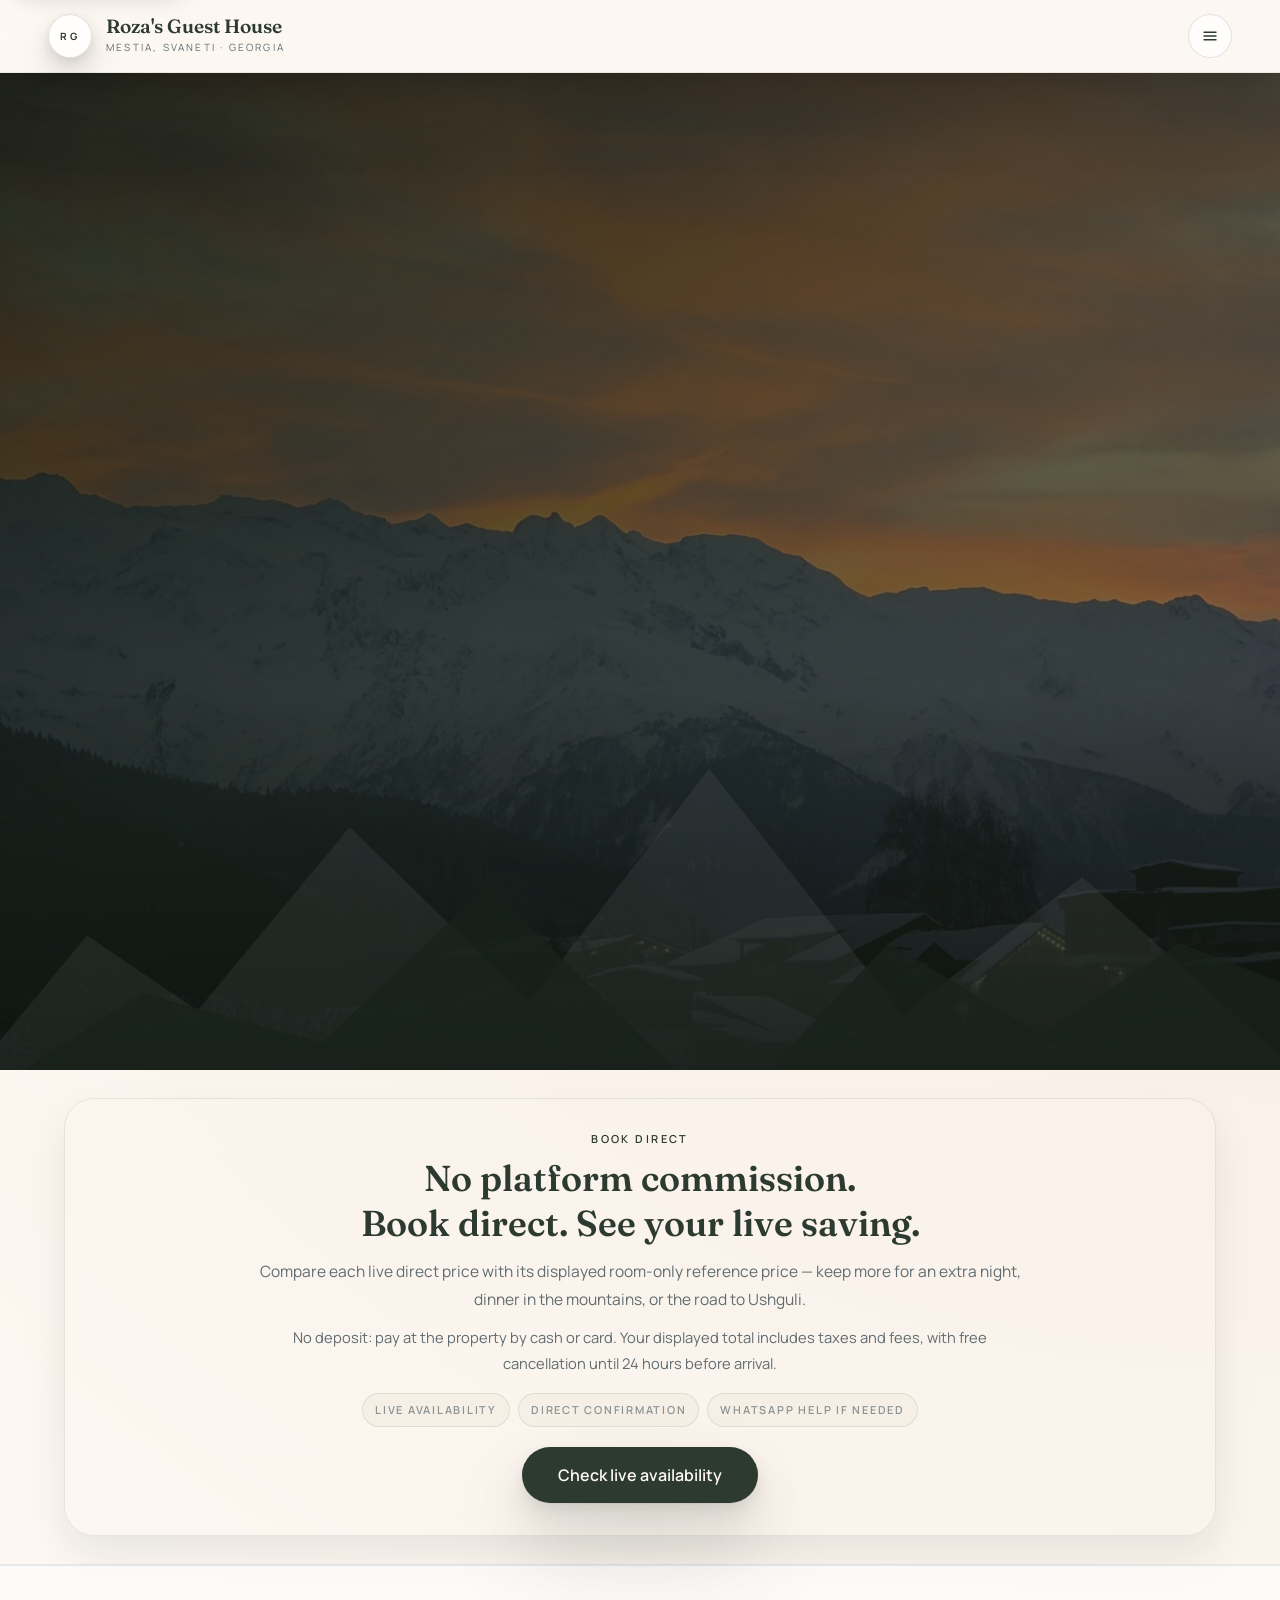
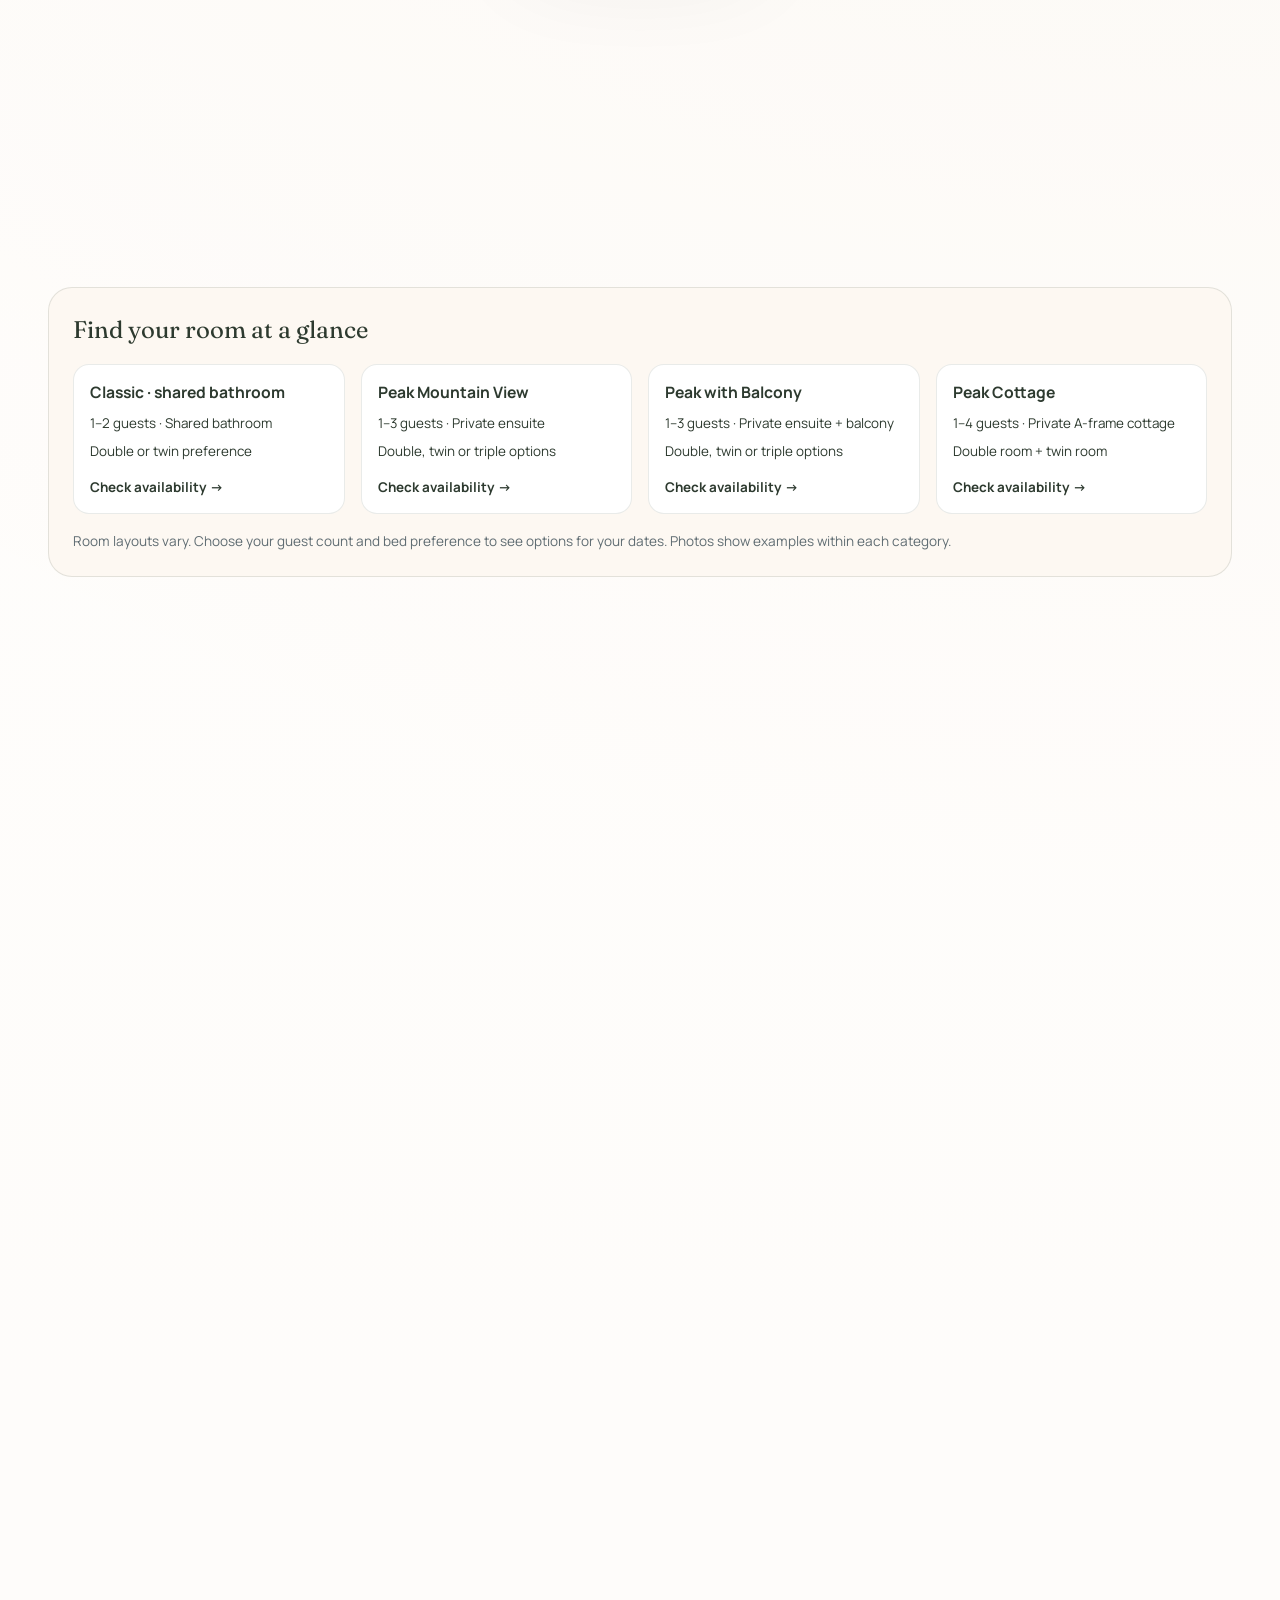
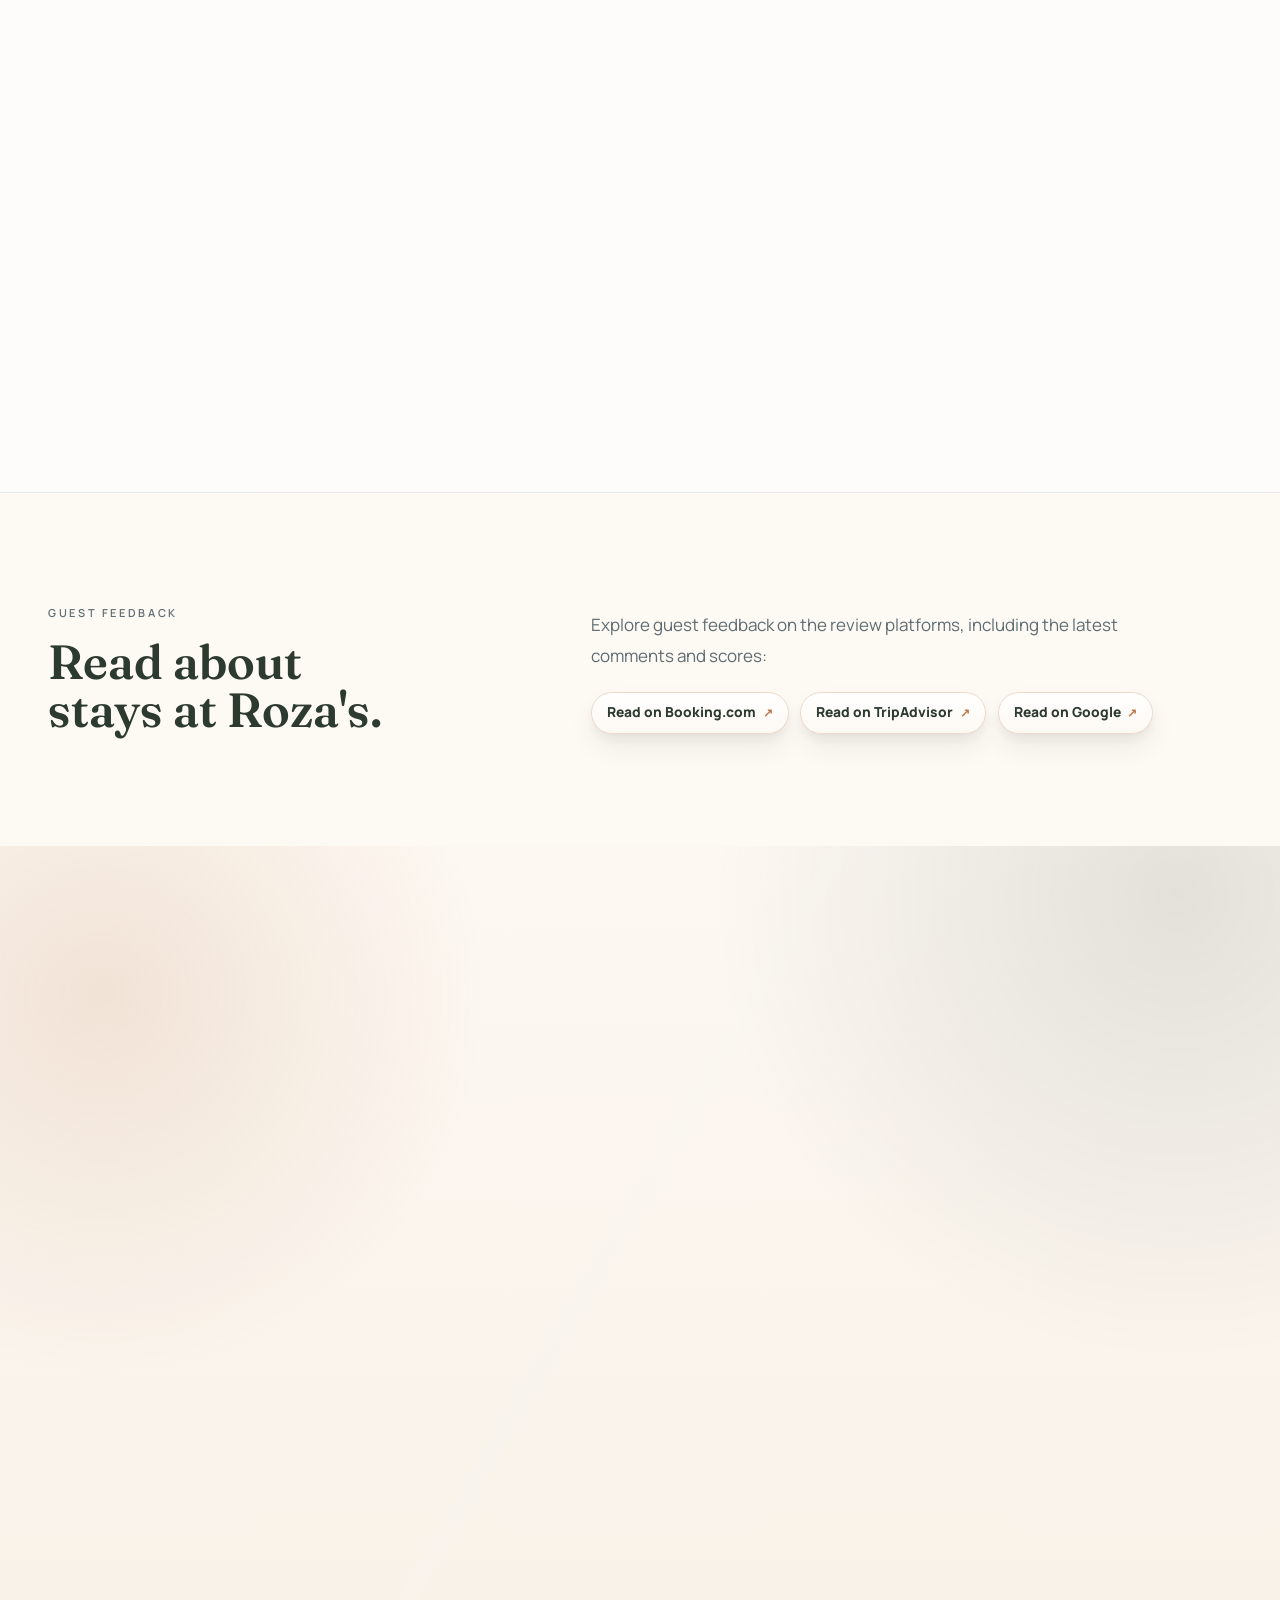
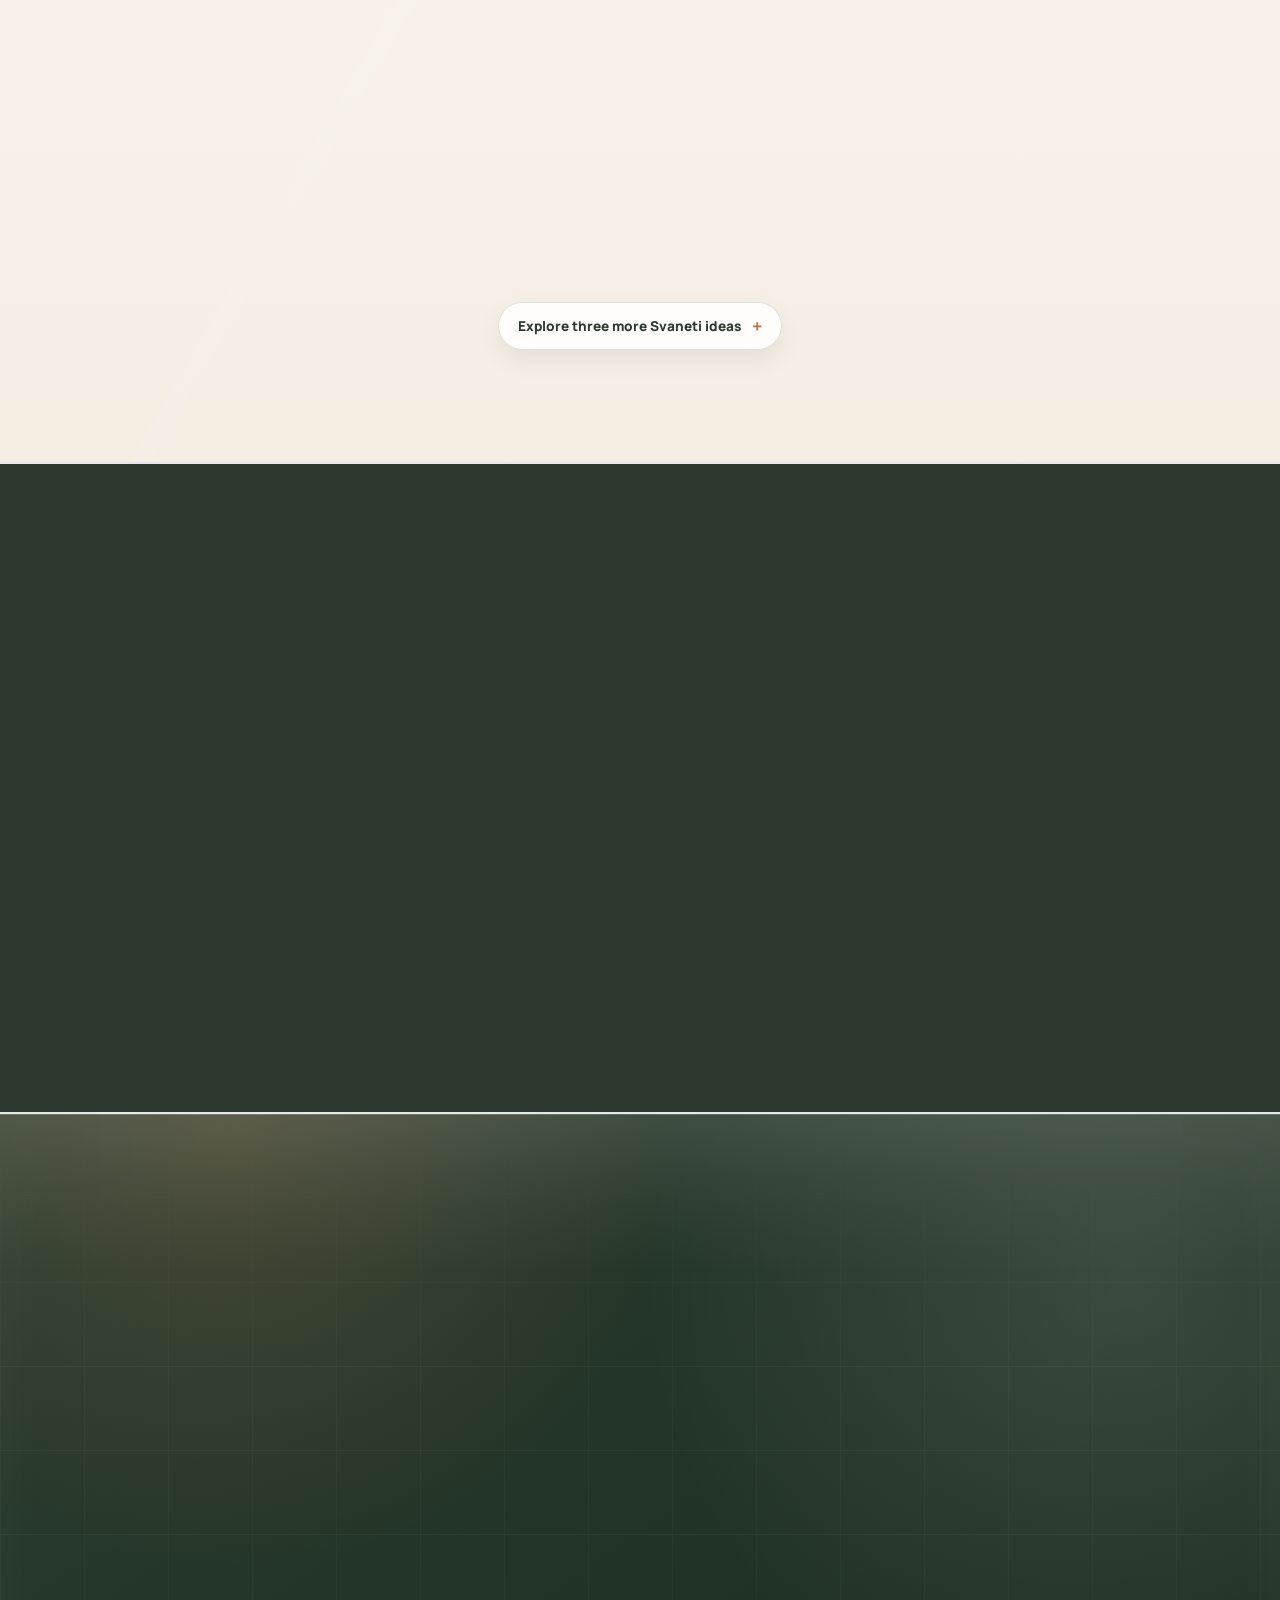
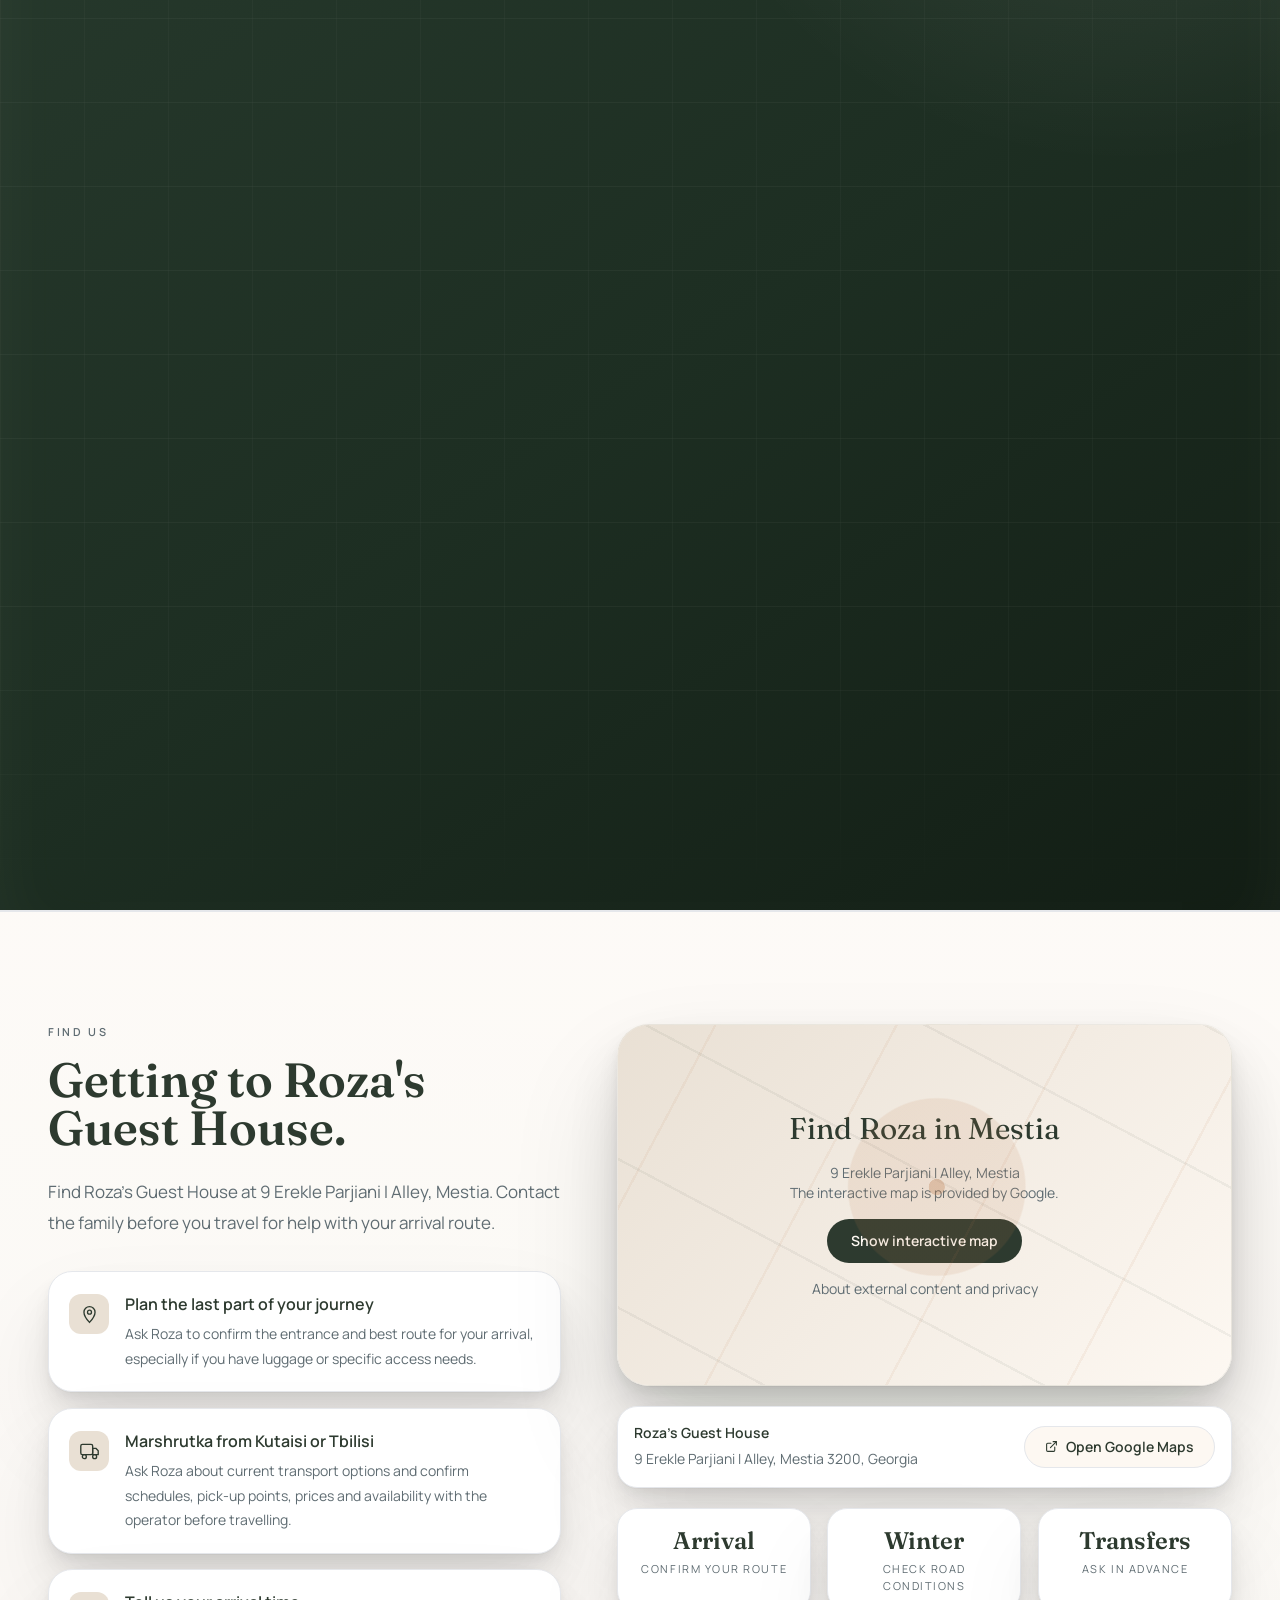
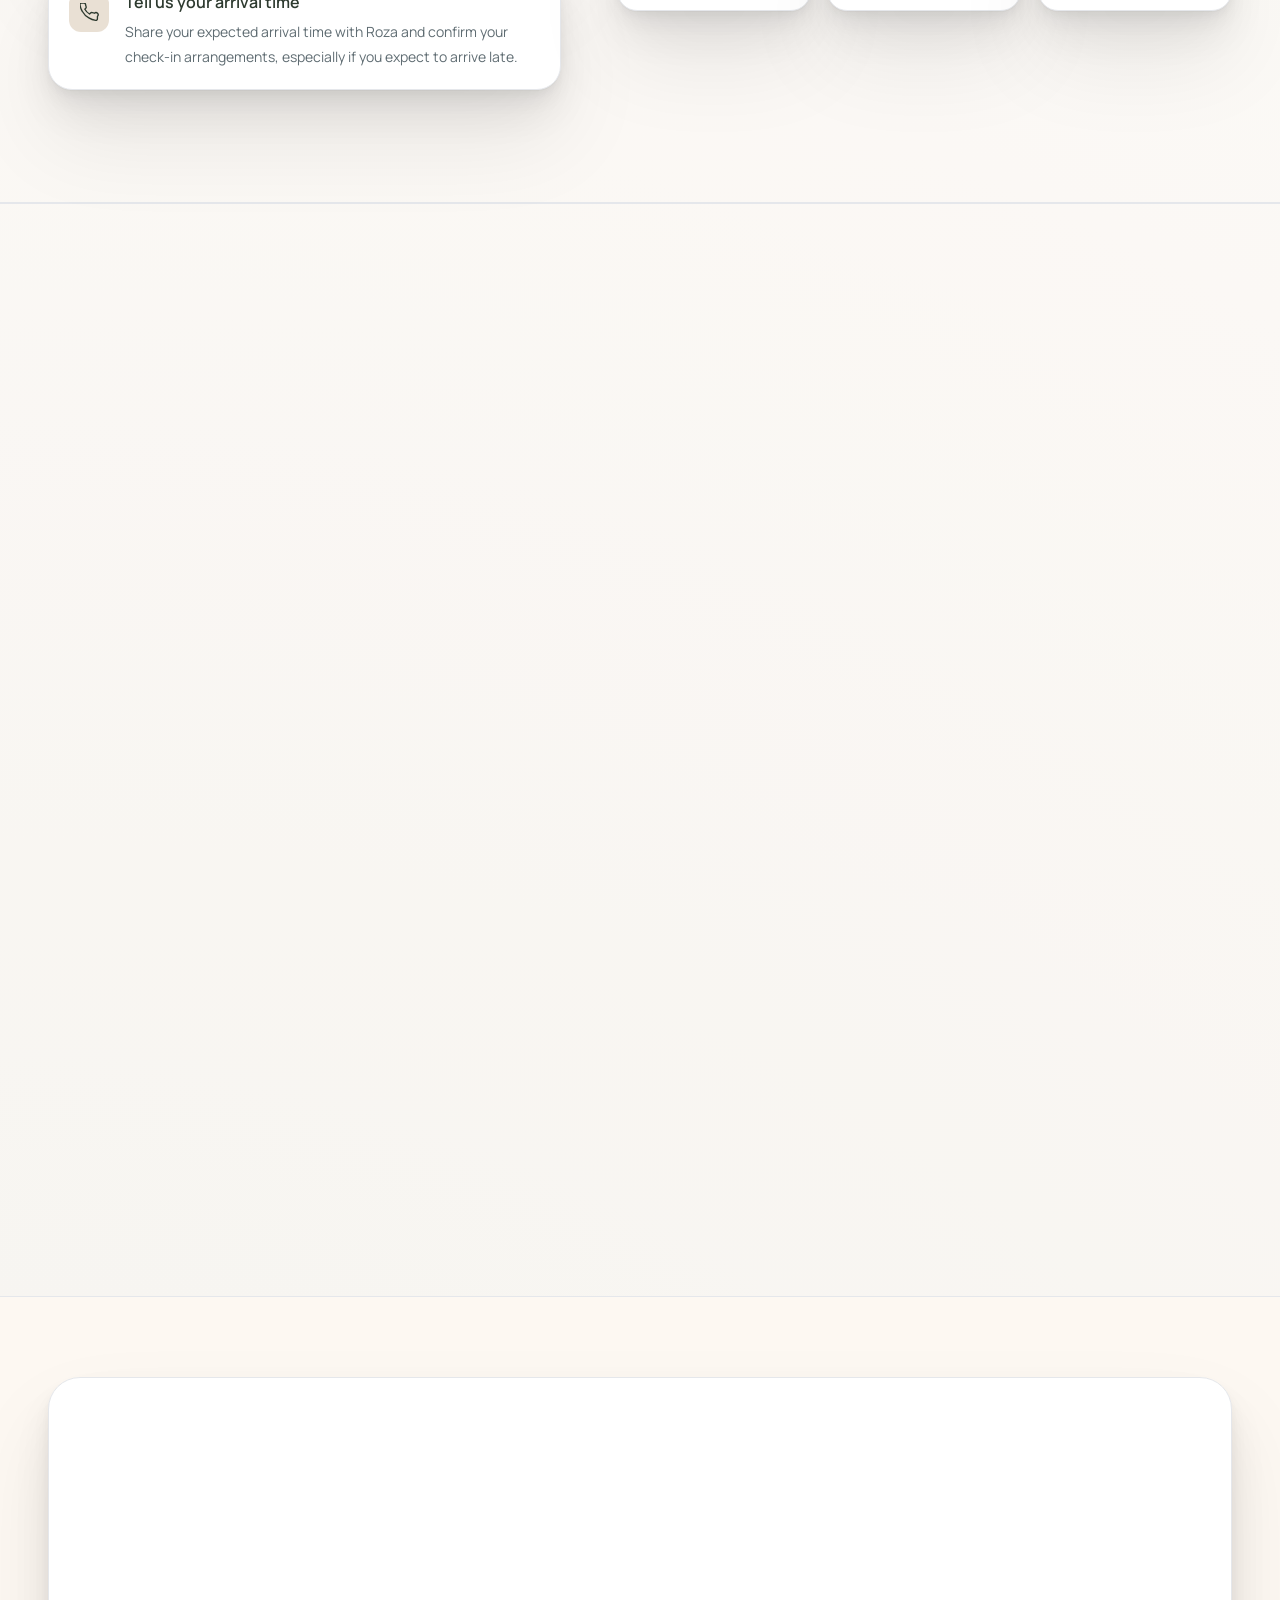
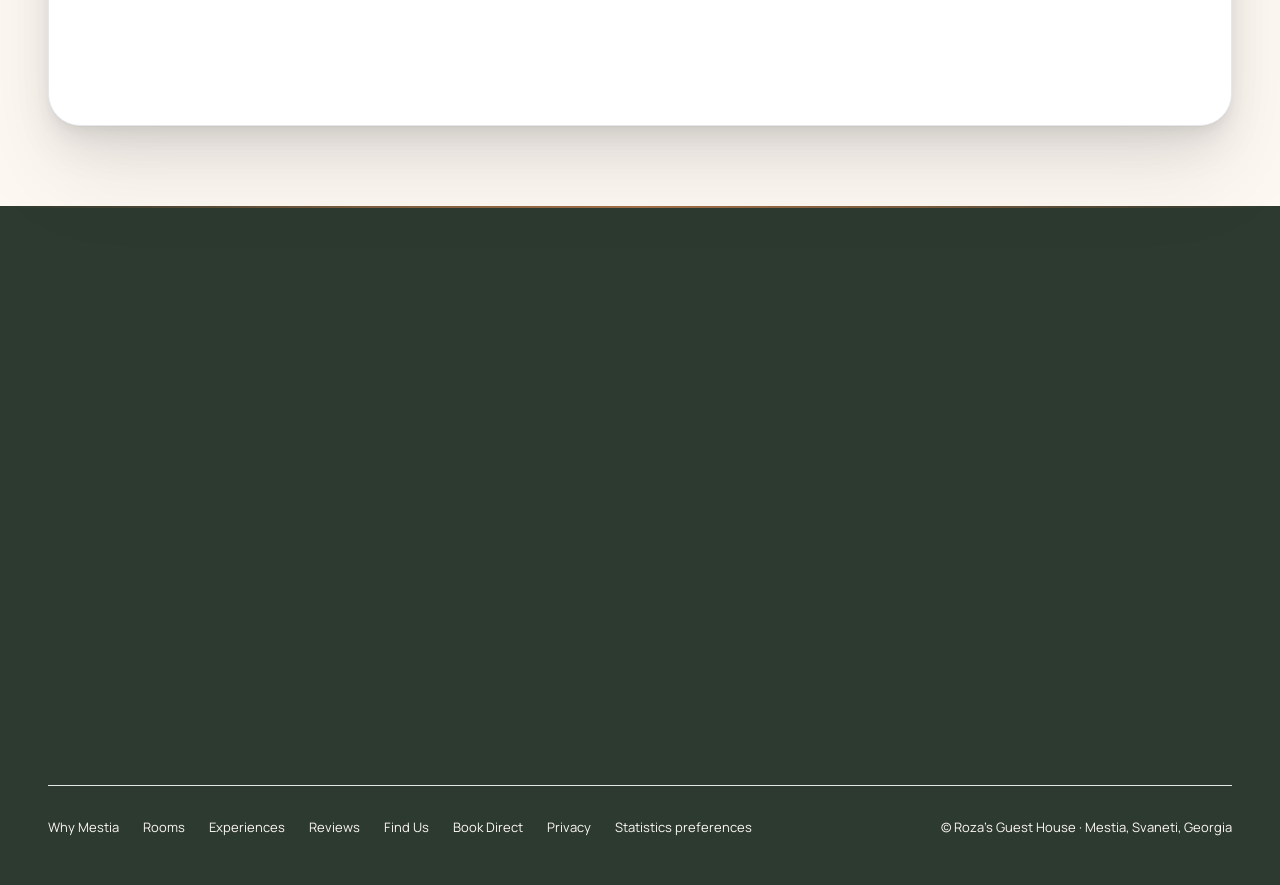
==== commit b231e3c6: "Add basic Cloudflare website statistics with privacy controls" ====
--- a/index.html
+++ b/index.html
@@ -10,7 +10,7 @@
   />
   <meta name="robots" content="index,follow,max-image-preview:large" />
   <meta name="theme-color" content="#2D3A2F" />
-  <link rel="canonical" href="https://www.rozaguesthouse.com/" />
+  <link rel="canonical" href="https://roza-guest-house.github.io/rozas-mestia/" />
   <meta property="og:type" content="website" />
   <meta property="og:locale" content="en_GB" />
   <meta property="og:site_name" content="Roza's Guest House" />
@@ -19,8 +19,8 @@
     property="og:description"
     content="Check live availability and book mountain-view rooms, balcony stays, or a private A-frame cottage directly with Roza's family in Mestia."
   />
-  <meta property="og:url" content="https://www.rozaguesthouse.com/" />
-  <meta property="og:image" content="https://www.rozaguesthouse.com/hero-social.jpg" />
+  <meta property="og:url" content="https://roza-guest-house.github.io/rozas-mestia/" />
+  <meta property="og:image" content="https://roza-guest-house.github.io/rozas-mestia/hero-social.jpg" />
   <meta property="og:image:type" content="image/jpeg" />
   <meta property="og:image:width" content="1200" />
   <meta property="og:image:height" content="630" />
@@ -31,19 +31,19 @@
     name="twitter:description"
     content="Check live availability and book a warm, family-run mountain stay directly in Mestia."
   />
-  <meta name="twitter:image" content="https://www.rozaguesthouse.com/hero-social.jpg" />
+  <meta name="twitter:image" content="https://roza-guest-house.github.io/rozas-mestia/hero-social.jpg" />
   <meta name="twitter:image:alt" content="Sunset over the mountains of Svaneti near Roza's Guest House in Mestia" />
   <script type="application/ld+json">
     {
       "@context": "https://schema.org",
       "@type": "LodgingBusiness",
       "name": "Roza's Guest House",
-      "url": "https://www.rozaguesthouse.com/",
+      "url": "https://roza-guest-house.github.io/rozas-mestia/",
       "description": "Family-run guest house in Mestia, Georgia with live direct booking, mountain-view rooms, balcony stays, and two private A-frame cottages.",
       "telephone": "+995599641455",
       "email": "rozashukvani@gmail.com",
       "image": [
-        "https://www.rozaguesthouse.com/assets/images/optimized/hero-mestia-sunset.webp"
+        "https://roza-guest-house.github.io/rozas-mestia/assets/images/optimized/hero-mestia-sunset.webp"
       ],
       "address": {
         "@type": "PostalAddress",
@@ -56,11 +56,6 @@
       "amenityFeature": [
         {
           "@type": "LocationFeatureSpecification",
-          "name": "Free parking",
-          "value": true
-        },
-        {
-          "@type": "LocationFeatureSpecification",
           "name": "Live direct booking and WhatsApp support",
           "value": true
         }
@@ -73,6 +68,8 @@
   </script>
   <link rel="preconnect" href="https://fonts.googleapis.com" />
   <link rel="preconnect" href="https://fonts.gstatic.com" crossorigin />
+  <link rel="preconnect" href="https://script.google.com" crossorigin />
+  <link rel="preconnect" href="https://script.googleusercontent.com" crossorigin />
   <link rel="icon" type="image/svg+xml" href="favicon.svg" />
   <link rel="preload" as="image" href="assets/images/optimized/hero-mestia-sunset.webp" fetchpriority="high" />
   <link
@@ -200,7 +197,7 @@
       overflow: hidden;
     }
 
-    body.room-viewer-open {
+    html:has(body.room-viewer-open), body.room-viewer-open {
       overflow: hidden;
     }
 
@@ -1315,6 +1312,7 @@
       font-weight: 800;
     }
 
+    #property-map[hidden], #map-choice[hidden] { display:none !important; }
     .map-shell {
       position: relative;
       min-height: 360px;
@@ -2652,6 +2650,44 @@
         transform: translate3d(0, 0, 0) !important;
       }
     }
+
+    /* Room comparison and explicit actions share the existing forest/cream palette. */
+    .room-facts { display:grid; gap:.6rem; margin:1.2rem 0; font-size:.84rem; }
+    .room-facts div { display:grid; grid-template-columns:5.5rem 1fr; gap:.6rem; }
+    .room-facts dt { color:var(--slate); } .room-facts dd { margin:0; font-weight:700; }
+    .room-card-actions { display:flex; flex-wrap:wrap; gap:.6rem; margin:1.25rem 0; }
+    .room-photo-button, .room-availability-link { display:inline-flex; align-items:center; justify-content:center; min-height:44px; padding:.75rem 1.1rem; border-radius:999px; font-size:.86rem; font-weight:700; border:1px solid rgba(45,58,47,.18); }
+    .room-photo-button { background:var(--cream); color:var(--forest); }
+    .room-availability-link { background:var(--forest); color:var(--cream); text-decoration:none; }
+    .room-availability-link[hidden], .room-viewer[hidden] { display:none; }
+    .room-comparison { margin-top:2rem; padding:1.5rem; border:1px solid rgba(45,58,47,.12); border-radius:1.5rem; background:var(--cream); }
+    .room-comparison h3 { font-size:1.5rem; } .room-comparison p { margin-top:1rem; color:var(--slate); font-size:.85rem; line-height:1.65; }
+    .room-comparison-grid { display:grid; grid-template-columns:repeat(4,minmax(0,1fr)); gap:1rem; margin-top:1rem; }
+    .room-comparison-grid a { display:flex; flex-direction:column; gap:.5rem; padding:1rem; background:white; border:1px solid rgba(45,58,47,.1); border-radius:1rem; font-size:.84rem; line-height:1.5; }
+    .room-comparison-grid strong { font-size:.98rem; } .room-comparison-action { margin-top:auto; padding-top:.5rem; font-weight:700; }
+    .room-viewer-main { touch-action:pan-y pinch-zoom; min-height:0; }
+    .room-viewer-meta { align-items:center; margin:.65rem 0; }
+    .room-viewer-caption { font-size:.8rem; line-height:1.5; color:var(--slate); }
+    .room-viewer-description { font-size:.86rem; line-height:1.65; margin-top:1rem; }
+    .room-viewer-nav button:disabled { opacity:.4; cursor:default; }
+    .room-viewer-thumbs { display:flex; overflow-x:auto; padding:3px; }
+    .room-viewer-thumb-button { flex:0 0 5rem; }
+    @media (max-width:767px) {
+      .room-comparison-grid { grid-template-columns:repeat(2,minmax(0,1fr)); gap:.65rem; }
+      .room-comparison { padding:1rem; } .room-comparison-grid a { padding:.8rem; }
+      .room-card-actions > * { flex:1 1 8rem; }
+      .room-viewer { padding:.45rem; }
+      .room-viewer-panel { max-height:calc(100dvh - .9rem); border-radius:1.2rem; }
+      .room-viewer-header { padding:.75rem .75rem 0; }
+      .room-viewer-body { padding:.65rem .75rem .9rem; }
+      #room-viewer-title { font-size:1.28rem; margin-top:.2rem; line-height:1.25; }
+      .room-viewer-main { border-radius:.9rem; }
+      .room-viewer-main img { height:min(48dvh,29rem); }
+      .room-viewer-close, .room-viewer-nav button { width:44px; height:44px; }
+      .room-viewer-caption { font-size:.75rem; } .room-viewer-count { font-size:.72rem; padding:.4rem .65rem; }
+      #room-viewer-availability { width:100%; }
+      .room-viewer-thumbs { margin-top:.65rem; gap:.5rem; } .room-viewer-thumb-button { flex-basis:4rem; border-radius:.65rem; }
+    }
   </style>
 </head>
 <body class="font-sans text-forest">
@@ -2804,57 +2840,58 @@
             </p>
 
             <div class="mt-7 flex flex-wrap gap-2.5" data-stagger>
-              <span class="reveal rounded-full border border-cream/15 bg-white/7 px-4 py-2 text-sm text-cream/82">Heated rooms and Wi-Fi</span>
-              <span class="reveal rounded-full border border-cream/15 bg-white/7 px-4 py-2 text-sm text-cream/82">Optional breakfast &middot; &pound;8 per guest / morning</span>
-              <span class="reveal rounded-full border border-cream/15 bg-white/7 px-4 py-2 text-sm text-cream/82">Quiet 9-minute walk to Mestia centre</span>
+              <span class="reveal rounded-full border border-cream/15 bg-white/7 px-4 py-2 text-sm text-cream/82">Rooms and private cottages</span>
+              <span id="homepage-breakfast-summary" class="reveal rounded-full border border-cream/15 bg-white/7 px-4 py-2 text-sm text-cream/82">Optional breakfast &middot; live price during booking</span>
+              <span class="reveal rounded-full border border-cream/15 bg-white/7 px-4 py-2 text-sm text-cream/82">Mountain setting in Mestia</span>
             </div>
 
             <div id="hero-actions" class="mt-9 flex flex-col gap-3 sm:flex-row" data-stagger>
               <a href="book.html" class="reveal btn-focus inline-flex items-center justify-center rounded-full bg-sun px-7 py-4 text-base font-semibold text-white lux-shadow-strong">Check live availability</a>
               <a id="hero-whatsapp" href="https://wa.me/995599641455?text=Hi%20Roza!%20I%20have%20a%20quick%20question%20about%20staying%20at%20Roza%27s%20Guest%20House.%20Could%20you%20please%20help%20me%20on%20WhatsApp%3F" class="reveal btn-focus inline-flex items-center justify-center rounded-full border border-cream/20 bg-white/10 px-7 py-4 text-base font-semibold text-cream glass-panel" style="background:rgba(255,255,255,0.10);">Message Roza on WhatsApp</a>
             </div>
-            <p class="reveal mt-3 text-sm font-semibold text-cream/78">Limited rooms &mdash; Mestia fills quickly in summer and ski season.</p>
+            <p class="reveal mt-3 text-sm font-semibold text-cream/78">Find a room for two, a cottage, or a room combination for your group.</p>
           </div>
 
           <div class="reveal" data-stagger>
             <div class="glass-panel rounded-[2rem] p-6 text-forest sm:p-8">
               <p class="section-label text-[10px] font-semibold uppercase text-slate">Direct booking trust</p>
-              <h2 class="mt-3 font-display text-[1.85rem] font-semibold leading-tight">Verified public ratings and direct family replies.</h2>
+              <h2 class="mt-3 font-display text-[1.85rem] font-semibold leading-tight">Guest reviews and direct family replies.</h2>
               <div class="rating-badge-row mt-5" aria-label="Public review platforms">
-                <a href="#reviews" class="trust-badge platform-badge platform-badge-booking" data-review-platform="booking" aria-label="Booking.com score 9.4 out of 10. See guest reviews below">
+                <a href="#reviews" class="trust-badge platform-badge platform-badge-booking" data-review-platform="booking" aria-label="Booking.com score 9.3 out of 10, checked 6 September 2026. View current reviews below">
                   <span class="platform-badge-mark" aria-hidden="true">B</span>
                   <span class="platform-badge-copy">
                     <span class="platform-badge-name">Booking.com</span>
-                    <span class="platform-badge-score-row"><strong class="platform-badge-score">9.4/10</strong><span class="platform-badge-action">See guest reviews below</span></span>
+                    <span class="platform-badge-score-row"><strong class="platform-badge-score">9.3/10</strong><span class="platform-badge-action">View current reviews</span></span>
                   </span>
                 </a>
-                <a href="#reviews" class="trust-badge platform-badge platform-badge-tripadvisor" data-review-platform="tripadvisor" aria-label="TripAdvisor score 4.7 out of 5. See guest reviews below">
+                <a href="#reviews" class="trust-badge platform-badge platform-badge-tripadvisor" data-review-platform="tripadvisor" aria-label="TripAdvisor. View current reviews below">
                   <span class="platform-badge-mark" aria-hidden="true">T</span>
                   <span class="platform-badge-copy">
                     <span class="platform-badge-name">TripAdvisor</span>
-                    <span class="platform-badge-score-row"><strong class="platform-badge-score">4.7/5</strong><span class="platform-badge-action">See guest reviews below</span></span>
+                    <span class="platform-badge-score-row"><strong class="platform-badge-score">Reviews</strong><span class="platform-badge-action">View current reviews</span></span>
                   </span>
                 </a>
-                <a href="#reviews" class="trust-badge platform-badge platform-badge-google" data-review-platform="google" aria-label="Google Reviews score 4.6 out of 5. See guest reviews below">
+                <a href="#reviews" class="trust-badge platform-badge platform-badge-google" data-review-platform="google" aria-label="Google score 4.6 out of 5, checked 6 September 2026. View current reviews below">
                   <span class="platform-badge-mark" aria-hidden="true">G</span>
                   <span class="platform-badge-copy">
                     <span class="platform-badge-name">Google Reviews</span>
-                    <span class="platform-badge-score-row"><strong class="platform-badge-score">4.6/5</strong><span class="platform-badge-action">See guest reviews below</span></span>
+                    <span class="platform-badge-score-row"><strong class="platform-badge-score">4.6/5</strong><span class="platform-badge-action">View current reviews</span></span>
                   </span>
                 </a>
               </div>
+              <p class="mt-3 text-sm text-slate">Booking.com and Google scores checked 6 September 2026. Follow the links for current reviews.</p>
               <div class="mt-6 overflow-hidden rounded-[1.5rem] border border-forest/8 bg-white/55 p-5 card-float" style="position:relative;display:flex;flex-wrap:wrap;align-items:center;justify-content:space-between;gap:1rem;background:linear-gradient(135deg,rgba(255,255,255,0.94),rgba(253,248,242,0.74));box-shadow:inset 0 1px 0 rgba(255,255,255,0.78),0 18px 42px rgba(18,26,20,0.08);">
                 <div style="position:relative;z-index:1;flex:1 1 20rem;min-width:min(20rem,100%);max-width:27rem;">
                   <p class="font-display font-semibold text-forest" style="font-size:1.08rem;line-height:1.35;">17 Rooms & 2 Private A-Frame Cottages. One Family-Run Stay Above Mestia.</p>
-                  <p class="mt-2 text-sm text-slate" style="line-height:1.75;">Mountain views, free parking, real room photos, and direct help from Roza&rsquo;s family before you arrive.</p>
+                  <p class="mt-2 text-sm text-slate" style="line-height:1.75;">Mountain views, real room photos, and direct help from Roza&rsquo;s family before you arrive.</p>
                   <p class="mt-2 text-sm font-semibold uppercase text-slate/70" style="font-size:0.72rem;letter-spacing:0.12em;line-height:1.5;">9 Erekle Parjiani I Alley, Mestia</p>
                 </div>
                 <div style="position:relative;z-index:1;flex:0 1 clamp(16rem,40vw,21rem);width:min(100%,clamp(16rem,40vw,21rem));margin:0 auto;display:grid;grid-template-columns:repeat(2,minmax(0,1fr));gap:0.75rem;align-items:center;justify-content:center;">
                   <div style="aspect-ratio:5/4;overflow:hidden;border-radius:1rem;border:1px solid rgba(45,58,47,0.10);background:rgba(255,255,255,0.72);box-shadow:0 14px 28px rgba(18,26,20,0.12);">
-                    <img src="svaneti/Property/roza-cottages-summer-mountain-view.webp" alt="Two private A-frame cottages below the mountains" loading="eager" decoding="sync" width="896" height="1061" sizes="(min-width: 768px) 10rem, 44vw" style="display:block;width:100%;height:100%;object-fit:cover;object-position:center 68%;" />
+                    <img src="assets/images/optimized/peak-cottage-exterior-480.webp" alt="Two private A-frame cottages below the mountains" loading="eager" decoding="async" fetchpriority="low" width="480" height="569" style="display:block;width:100%;height:100%;object-fit:cover;object-position:center 68%;" />
                   </div>
                   <div style="aspect-ratio:5/4;overflow:hidden;border-radius:1rem;border:1px solid rgba(45,58,47,0.10);background:rgba(255,255,255,0.72);box-shadow:0 14px 28px rgba(18,26,20,0.12);">
-                    <img src="svaneti/Property/roza-guest-house-winter-exterior-main.webp" alt="Roza's Guest House exterior for 17 rooms" loading="eager" decoding="sync" width="1200" height="900" sizes="(min-width: 768px) 10rem, 44vw" style="display:block;width:100%;height:100%;object-fit:cover;object-position:center;" />
+                    <img src="assets/images/optimized/roza-guest-house-winter-exterior-main-480.webp" alt="Roza's Guest House exterior for 17 rooms" loading="eager" decoding="async" fetchpriority="low" width="480" height="360" style="display:block;width:100%;height:100%;object-fit:cover;object-position:center;" />
                   </div>
                 </div>
               </div>
@@ -2870,8 +2907,8 @@
           <div class="flex flex-col items-center gap-5 text-center">
             <div class="max-w-3xl">
               <p class="text-[11px] font-semibold uppercase tracking-[0.22em] text-slate/74">Book direct</p>
-              <h2 class="mt-2 font-display text-[2rem] font-semibold leading-tight text-forest sm:text-[2.25rem]">No platform commission.<br />Book direct. Save 10%.</h2>
-              <p class="mt-3 text-[0.97rem] leading-[1.8] text-slate">Book direct and save 10% against the listed public rate &mdash; keep more for an extra night, dinner in the mountains, or the road to Ushguli.</p>
+              <h2 class="mt-2 font-display text-[2rem] font-semibold leading-tight text-forest sm:text-[2.25rem]">No platform commission.<br />Book direct. See your live saving.</h2>
+              <p class="mt-3 text-[0.97rem] leading-[1.8] text-slate">Compare each live direct price with its displayed room-only reference price &mdash; keep more for an extra night, dinner in the mountains, or the road to Ushguli.</p>
               <p class="mt-3 text-[0.92rem] leading-[1.75] text-slate">No deposit: pay at the property by cash or card. Your displayed total includes taxes and fees, with free cancellation until 24 hours before arrival.</p>
               <div class="mt-4 flex flex-wrap items-center justify-center gap-2 text-[11px] font-semibold uppercase tracking-[0.16em] text-slate/70">
                 <span class="rounded-full border border-forest/10 bg-mist px-3 py-2">Live availability</span>
@@ -2896,37 +2933,53 @@
             <h2 class="reveal mt-4 font-display text-4xl font-semibold leading-tight sm:text-5xl">Warm, simple rooms for mountain days and restful nights.</h2>
           </div>
           <p class="reveal max-w-2xl text-[1.0625rem] leading-[1.85] text-slate">
-            Cosy classic rooms, warm ensuite stays, balcony and mountain-view rooms, and a private cottage &mdash; all shaped for quiet nights, fresh air, and a true Mestia stay.
+            Cosy classic mountain-view rooms, warm ensuite stays, private-balcony rooms, and a private cottage &mdash; all shaped for quiet nights, fresh air, and a true Mestia stay.
           </p>
         </div>
 
+        <div class="room-comparison" aria-labelledby="room-comparison-title">
+          <h3 id="room-comparison-title" class="font-display">Find your room at a glance</h3>
+          <div class="room-comparison-grid">
+            <a href="book.html?category=CLASSIC" data-room-availability="CLASSIC"><strong>Classic · shared bathroom</strong><span>1–2 guests · Shared bathroom</span><span>Double or twin preference</span><span class="room-comparison-action">Check availability →</span></a>
+            <a href="book.html?category=PEAKMV" data-room-availability="PEAKMV"><strong>Peak Mountain View</strong><span>1–3 guests · Private ensuite</span><span>Double, twin or triple options</span><span class="room-comparison-action">Check availability →</span></a>
+            <a href="book.html?category=PEAKBAL" data-room-availability="PEAKBAL"><strong>Peak with Balcony</strong><span>1–3 guests · Private ensuite + balcony</span><span>Double, twin or triple options</span><span class="room-comparison-action">Check availability →</span></a>
+            <a href="book.html?category=COTTAGE" data-room-availability="COTTAGE"><strong>Peak Cottage</strong><span>1–4 guests · Private A-frame cottage</span><span>Double room + twin room</span><span class="room-comparison-action">Check availability →</span></a>
+          </div>
+          <p>Room layouts vary. Choose your guest count and bed preference to see options for your dates. Photos show examples within each category.</p>
+        </div>
+
         <div class="mt-12 grid gap-6 md:grid-cols-2" data-stagger>
-          <article class="reveal group overflow-hidden rounded-[2rem] border border-forest/8 bg-white card-float" data-room-card data-room-type-id="CLASSIC">
+          <article class="reveal group overflow-hidden rounded-[2rem] border border-forest/8 bg-white card-float" data-room-card data-room-type-id="CLASSIC" data-gallery-title="Classic · shared bathroom">
             <div class="room-art flex items-end p-7 text-cream">
-              <img src="assets/images/optimized/classic-double-room.webp" srcset="assets/images/optimized/classic-double-room-480.webp 480w, assets/images/optimized/classic-double-room.webp 1200w" alt="Classic Room at Roza's Guest House" loading="lazy" decoding="async" fetchpriority="low" width="1200" height="1600" sizes="(min-width: 1280px) 34rem, (min-width: 768px) 42vw, 100vw" />
+              <img src="assets/images/optimized/classic-double-room.webp" srcset="assets/images/optimized/classic-double-room-480.webp 480w, assets/images/optimized/classic-double-room.webp 1200w" alt="Classic Mountain View Room at Roza's Guest House" loading="lazy" decoding="async" fetchpriority="low" width="1200" height="1600" sizes="(min-width: 1280px) 34rem, (min-width: 768px) 42vw, 100vw" />
               <span class="room-photo-cue">View photos</span>
               <div>
-                <div class="text-[10px] uppercase tracking-[0.24em] text-cream/62">Shared bathroom access</div>
-                <h3 class="mt-2 font-display text-3xl">Classic Room (Shared Bathroom)</h3>
+                <div class="text-[10px] uppercase tracking-[0.24em] text-cream/62">Mountain view &middot; shared bathroom</div>
+                <h3 class="mt-2 font-display text-3xl">Classic Mountain View Room (Shared Bathroom)</h3>
               </div>
             </div>
             <div class="p-7">
-              <p class="text-[0.9375rem] leading-[1.8] text-slate">Warm, simple, and full of local character, this is a cosy base in Mestia with access to shared bathroom facilities and the welcoming feel of a traditional guest house.</p>
+              <p class="text-[0.9375rem] leading-[1.8] text-slate">Warm, simple, and full of local character, this cosy mountain-view room is an easy Mestia base with access to shared bathroom facilities and the welcoming feel of a traditional guest house.</p>
               <div class="mt-5 flex flex-wrap gap-2 text-[11px] font-semibold uppercase tracking-[0.16em] text-slate">
                 <span class="rounded-full bg-stone px-3.5 py-1.5">Shared bathroom</span>
-                <span class="rounded-full bg-stone px-3.5 py-1.5">Cosy base</span>
+                <span class="rounded-full bg-stone px-3.5 py-1.5">Mountain view</span>
                 <span class="rounded-full bg-stone px-3.5 py-1.5">Local character</span>
                 <span class="rounded-full bg-stone px-3.5 py-1.5">Traditional stay</span>
               </div>
+              <dl class="room-facts" aria-label="Room facts">
+                <div><dt>Guests</dt><dd>1–2 guests</dd></div>
+                <div><dt>Room choice</dt><dd>Shared bathroom</dd></div>
+                <div><dt>Beds</dt><dd>Double or twin preference</dd></div>
+              </dl>
+              <div class="room-card-actions">
+                <button type="button" class="room-photo-button btn-focus" data-room-photos aria-haspopup="dialog" aria-label="View Classic · shared bathroom photos">View photos</button>
+                <a class="room-availability-link btn-focus" href="book.html?category=CLASSIC" data-room-availability="CLASSIC" aria-label="Check availability for Classic · shared bathroom">Check availability</a>
+              </div>
               <p class="room-price mt-4" data-room-pricing>Loading live direct price&hellip;</p>
-              <div class="room-thumbs mt-6">
-                <div class="room-thumb"><img src="assets/images/optimized/classic-shared-shower.webp" srcset="assets/images/optimized/classic-shared-shower-480.webp 480w, assets/images/optimized/classic-shared-shower.webp 896w" alt="Shared shower and WC for Classic Room guests at Roza's Guest House" loading="lazy" decoding="async" width="896" height="1195" sizes="(min-width: 1280px) 7rem, (min-width: 768px) 10vw, 22vw" /></div>
-                <div class="room-thumb"><img src="assets/images/optimized/classic-shared-washbasin.webp" srcset="assets/images/optimized/classic-shared-washbasin-480.webp 480w, assets/images/optimized/classic-shared-washbasin.webp 896w" alt="Shared washbasin and amenities for Classic Room guests at Roza's Guest House" loading="lazy" decoding="async" width="896" height="1195" sizes="(min-width: 1280px) 7rem, (min-width: 768px) 10vw, 22vw" /></div>
-              </div>
             </div>
           </article>
 
-          <article class="reveal group overflow-hidden rounded-[2rem] border border-forest/8 bg-white card-float" data-room-card data-room-type-id="PEAKMV">
+          <article class="reveal group overflow-hidden rounded-[2rem] border border-forest/8 bg-white card-float" data-room-card data-room-type-id="PEAKMV" data-gallery-title="Peak Mountain View">
             <div class="room-art flex items-end p-7 text-cream">
               <img src="assets/images/optimized/peak-mountain-view-towers.webp" srcset="assets/images/optimized/peak-mountain-view-towers-480.webp 480w, assets/images/optimized/peak-mountain-view-towers.webp 896w" alt="Peak Mountain View room with Mestia tower view at Roza's Guest House" loading="lazy" decoding="async" width="896" height="1195" sizes="(min-width: 1280px) 34rem, (min-width: 768px) 42vw, 100vw" />
               <span class="room-photo-cue">View photos</span>
@@ -2943,17 +2996,28 @@
                 <span class="rounded-full bg-stone px-3.5 py-1.5">Private stay</span>
                 <span class="rounded-full bg-stone px-3.5 py-1.5">Mountain base</span>
               </div>
+              <dl class="room-facts" aria-label="Room facts">
+                <div><dt>Guests</dt><dd>1–3 guests</dd></div>
+                <div><dt>Room choice</dt><dd>Private ensuite</dd></div>
+                <div><dt>Beds</dt><dd>Double, twin or triple options</dd></div>
+              </dl>
+              <div class="room-card-actions">
+                <button type="button" class="room-photo-button btn-focus" data-room-photos aria-haspopup="dialog" aria-label="View Peak Mountain View photos">View photos</button>
+                <a class="room-availability-link btn-focus" href="book.html?category=PEAKMV" data-room-availability="PEAKMV" aria-label="Check availability for Peak Mountain View">Check availability</a>
+              </div>
               <p class="room-price mt-4" data-room-pricing>Loading live direct price&hellip;</p>
               <div class="room-thumbs mt-6">
-                <div class="room-thumb"><img src="assets/images/optimized/peak-mountain-view-twin.webp" srcset="assets/images/optimized/peak-mountain-view-twin-480.webp 480w, assets/images/optimized/peak-mountain-view-twin.webp 896w" alt="Peak Mountain View room at Roza's Guest House" loading="lazy" decoding="async" width="896" height="1195" sizes="(min-width: 1280px) 7rem, (min-width: 768px) 10vw, 22vw" /></div>
-                <div class="room-thumb"><img src="assets/images/optimized/peak-mountain-view-two-guest.webp" srcset="assets/images/optimized/peak-mountain-view-two-guest-480.webp 480w, assets/images/optimized/peak-mountain-view-two-guest.webp 896w" alt="Peak Mountain View twin room at Roza's Guest House" loading="lazy" decoding="async" width="896" height="1195" sizes="(min-width: 1280px) 7rem, (min-width: 768px) 10vw, 22vw" /></div>
                 <div class="room-thumb"><img src="assets/images/optimized/peak-mountain-view-double.webp" srcset="assets/images/optimized/peak-mountain-view-double-480.webp 480w, assets/images/optimized/peak-mountain-view-double.webp 1200w" alt="Peak Mountain View double room at Roza's Guest House" loading="lazy" decoding="async" width="1200" height="1600" sizes="(min-width: 1280px) 7rem, (min-width: 768px) 10vw, 22vw" /></div>
-                <div class="room-thumb hidden"><img src="assets/images/optimized/peak-mountain-view-triple.webp" srcset="assets/images/optimized/peak-mountain-view-triple-480.webp 480w, assets/images/optimized/peak-mountain-view-triple.webp 1200w" alt="Peak Mountain View triple room at Roza's Guest House" loading="lazy" decoding="async" width="1200" height="1600" sizes="(min-width: 1280px) 7rem, (min-width: 768px) 10vw, 22vw" /></div>
+                <div class="room-thumb"><img src="assets/images/optimized/peak-mountain-view-twin.webp" srcset="assets/images/optimized/peak-mountain-view-twin-480.webp 480w, assets/images/optimized/peak-mountain-view-twin.webp 896w" alt="Peak Mountain View twin room at Roza's Guest House" loading="lazy" decoding="async" width="896" height="1195" sizes="(min-width: 1280px) 7rem, (min-width: 768px) 10vw, 22vw" /></div>
+                <div class="room-thumb"><img src="assets/images/optimized/peak-mountain-view-triple-one.webp" srcset="assets/images/optimized/peak-mountain-view-triple-one-480.webp 480w, assets/images/optimized/peak-mountain-view-triple-one.webp 1200w" alt="Peak Mountain View ensuite triple room at Roza's Guest House" loading="lazy" decoding="async" width="1200" height="1600" sizes="(min-width: 1280px) 7rem, (min-width: 768px) 10vw, 22vw" /></div>
+                <div class="room-thumb hidden"><img src="assets/images/optimized/peak-mountain-view-triple-two.webp" srcset="assets/images/optimized/peak-mountain-view-triple-two-480.webp 480w, assets/images/optimized/peak-mountain-view-triple-two.webp 1200w" alt="Alternate view of the Peak Mountain View ensuite triple room" loading="lazy" decoding="async" width="1200" height="1600" sizes="(min-width: 1280px) 7rem, (min-width: 768px) 10vw, 22vw" /></div>
+
+
               </div>
             </div>
           </article>
 
-          <article class="reveal group overflow-hidden rounded-[2rem] border border-forest/8 bg-white card-float" data-room-card data-room-type-id="PEAKBAL">
+          <article class="reveal group overflow-hidden rounded-[2rem] border border-forest/8 bg-white card-float" data-room-card data-room-type-id="PEAKBAL" data-gallery-title="Peak with Balcony">
             <div class="room-art flex items-end p-7 text-cream">
               <img src="assets/images/optimized/peak-balcony-double.webp" srcset="assets/images/optimized/peak-balcony-double-480.webp 480w, assets/images/optimized/peak-balcony-double.webp 1200w" alt="Peak Mountain View double room with a private balcony" loading="lazy" decoding="async" width="1200" height="1600" sizes="(min-width: 1280px) 34rem, (min-width: 768px) 42vw, 100vw" />
               <span class="room-photo-cue">View photos</span>
@@ -2970,16 +3034,27 @@
                 <span class="rounded-full bg-stone px-3.5 py-1.5">Open skies</span>
                 <span class="rounded-full bg-stone px-3.5 py-1.5">Scenic stay</span>
               </div>
+              <dl class="room-facts" aria-label="Room facts">
+                <div><dt>Guests</dt><dd>1–3 guests</dd></div>
+                <div><dt>Room choice</dt><dd>Private ensuite + balcony</dd></div>
+                <div><dt>Beds</dt><dd>Double, twin or triple options</dd></div>
+              </dl>
+              <div class="room-card-actions">
+                <button type="button" class="room-photo-button btn-focus" data-room-photos aria-haspopup="dialog" aria-label="View Peak with Balcony photos">View photos</button>
+                <a class="room-availability-link btn-focus" href="book.html?category=PEAKBAL" data-room-availability="PEAKBAL" aria-label="Check availability for Peak with Balcony">Check availability</a>
+              </div>
               <p class="room-price mt-4" data-room-pricing>Loading live direct price&hellip;</p>
               <div class="room-thumbs mt-6">
                 <div class="room-thumb"><img src="assets/images/optimized/peak-balcony-twin.webp" srcset="assets/images/optimized/peak-balcony-twin-480.webp 480w, assets/images/optimized/peak-balcony-twin.webp 1200w" alt="Peak Mountain View twin room with a private balcony" loading="lazy" decoding="async" width="1200" height="1600" sizes="(min-width: 1280px) 7rem, (min-width: 768px) 10vw, 22vw" /></div>
-                <div class="room-thumb"><img src="assets/images/optimized/peak-balcony-triple.webp" srcset="assets/images/optimized/peak-balcony-triple-480.webp 480w, assets/images/optimized/peak-balcony-triple.webp 1200w" alt="Peak Mountain View balcony room for three guests" loading="lazy" decoding="async" width="1200" height="1600" sizes="(min-width: 1280px) 7rem, (min-width: 768px) 10vw, 22vw" /></div>
-                <div class="room-thumb"><img src="assets/images/optimized/peak-balcony-triple-alt.webp" srcset="assets/images/optimized/peak-balcony-triple-alt-480.webp 480w, assets/images/optimized/peak-balcony-triple-alt.webp 1200w" alt="Alternate layout of the Peak Mountain View balcony room for three guests" loading="lazy" decoding="async" width="1200" height="1600" sizes="(min-width: 1280px) 7rem, (min-width: 768px) 10vw, 22vw" /></div>
+                <div class="room-thumb"><img src="assets/images/optimized/peak-balcony-triple-one.webp" srcset="assets/images/optimized/peak-balcony-triple-one-480.webp 480w, assets/images/optimized/peak-balcony-triple-one.webp 1200w" alt="Peak Mountain View ensuite triple room with a private balcony" loading="lazy" decoding="async" width="1200" height="1600" sizes="(min-width: 1280px) 7rem, (min-width: 768px) 10vw, 22vw" /></div>
+                <div class="room-thumb"><img src="assets/images/optimized/peak-balcony-triple-two.webp" srcset="assets/images/optimized/peak-balcony-triple-two-480.webp 480w, assets/images/optimized/peak-balcony-triple-two.webp 896w" alt="Alternate view of the Peak Mountain View balcony triple room" loading="lazy" decoding="async" width="896" height="1195" sizes="(min-width: 1280px) 7rem, (min-width: 768px) 10vw, 22vw" /></div>
+
+
               </div>
             </div>
           </article>
 
-          <article class="reveal group overflow-hidden rounded-[2rem] border border-forest/8 bg-white card-float" data-room-card data-room-type-id="COTTAGE">
+          <article class="reveal group overflow-hidden rounded-[2rem] border border-forest/8 bg-white card-float" data-room-card data-room-type-id="COTTAGE" data-gallery-title="Peak Cottage">
             <div class="room-art flex items-end p-7 text-cream">
               <img src="assets/images/optimized/peak-cottage-lounge.webp" srcset="assets/images/optimized/peak-cottage-lounge-480.webp 480w, assets/images/optimized/peak-cottage-lounge.webp 896w" alt="Peak Cottage lounge with mountain view" loading="lazy" decoding="async" width="896" height="1195" sizes="(min-width: 1280px) 34rem, (min-width: 768px) 42vw, 100vw" />
               <span class="room-photo-cue">View photos</span>
@@ -2996,6 +3071,15 @@
                 <span class="rounded-full bg-stone px-3.5 py-1.5">Secluded</span>
                 <span class="rounded-full bg-stone px-3.5 py-1.5">Extra character</span>
               </div>
+              <dl class="room-facts" aria-label="Room facts">
+                <div><dt>Guests</dt><dd>1–4 guests</dd></div>
+                <div><dt>Room choice</dt><dd>Private A-frame cottage</dd></div>
+                <div><dt>Beds</dt><dd>Double room + twin room</dd></div>
+              </dl>
+              <div class="room-card-actions">
+                <button type="button" class="room-photo-button btn-focus" data-room-photos aria-haspopup="dialog" aria-label="View Peak Cottage photos">View photos</button>
+                <a class="room-availability-link btn-focus" href="book.html?category=COTTAGE" data-room-availability="COTTAGE" aria-label="Check availability for Peak Cottage">Check availability</a>
+              </div>
               <p class="room-price mt-4" data-room-pricing>Loading live direct price&hellip;</p>
               <div class="room-thumbs mt-6">
                 <div class="room-thumb"><img src="assets/images/optimized/peak-cottage-exterior.webp" srcset="assets/images/optimized/peak-cottage-exterior-480.webp 480w, assets/images/optimized/peak-cottage-exterior.webp 895w" alt="Two Peak Cottage exteriors below the mountains" loading="lazy" decoding="async" width="895" height="1061" sizes="(min-width: 1280px) 7rem, (min-width: 768px) 10vw, 22vw" /></div>
@@ -3016,11 +3100,11 @@
       <div class="grid gap-10 lg:grid-cols-[0.88fr_1.12fr] lg:items-end" data-stagger>
         <div>
           <p class="section-label reveal text-[11px] font-semibold uppercase text-slate">Guest feedback</p>
-          <h2 class="reveal mt-4 font-display text-4xl font-semibold leading-tight sm:text-5xl">Recent public review excerpts you can verify.</h2>
+          <h2 class="reveal mt-4 font-display text-4xl font-semibold leading-tight sm:text-5xl">Read about stays at Roza's.</h2>
         </div>
         <div class="reveal max-w-xl">
           <p class="text-[1.0625rem] leading-[1.85] text-slate">
-            These are short excerpts from recent public reviews. Official platform links remain available here:
+            Explore guest feedback on the review platforms, including the latest comments and scores:
           </p>
           <div class="review-platform-links mt-5" aria-label="Official external review links">
             <a href="https://www.booking.com/reviews/ge/hotel/guest-house-on-tvibi-5.en-gb.html?page=1" target="_blank" rel="noopener noreferrer" class="review-verify" data-review-platform-link="booking" aria-label="Read official Booking.com reviews in a new tab">Read on Booking.com</a>
@@ -3030,63 +3114,6 @@
         </div>
       </div>
 
-      <div class="mt-12 grid gap-5 md:grid-cols-2 lg:grid-cols-4" data-stagger>
-        <article class="reveal review-card rounded-[2rem] border p-7 card-float">
-          <div class="mb-5 flex flex-wrap gap-2">
-            <span class="review-source-pill">Booking.com</span>
-            <span class="review-source-pill">16 Apr 2026</span>
-          </div>
-          <p class="review-quote">"Great view of the mountains from the room! The owners were so friendly."</p>
-          <div class="mt-auto border-t border-forest/8 pt-6">
-            <div>
-              <p class="text-sm font-semibold text-forest">Jiye &middot; Canada</p>
-              <p class="mt-0.5 text-[0.8125rem] text-slate">Booking.com &middot; Stayed April 2026</p>
-            </div>
-          </div>
-        </article>
-
-        <article class="reveal review-card rounded-[2rem] border p-7 card-float">
-          <div class="mb-5 flex flex-wrap gap-2">
-            <span class="review-source-pill">Booking.com</span>
-            <span class="review-source-pill">16 Sep 2025</span>
-          </div>
-          <p class="review-quote">"The room was clean and comfortable. The balcony view incredible."</p>
-          <div class="mt-auto border-t border-forest/8 pt-6">
-            <div>
-              <p class="text-sm font-semibold text-forest">Ruth &middot; United Kingdom</p>
-              <p class="mt-0.5 text-[0.8125rem] text-slate">Booking.com &middot; Stayed September 2025</p>
-            </div>
-          </div>
-        </article>
-
-        <article class="reveal review-card rounded-[2rem] border p-7 card-float">
-          <div class="mb-5 flex flex-wrap gap-2">
-            <span class="review-source-pill">Booking.com</span>
-            <span class="review-source-pill">22 Sep 2025</span>
-          </div>
-          <p class="review-quote">"Rooms are spacious and comfortable with balconies. Roza is a lovely lady."</p>
-          <div class="mt-auto border-t border-forest/8 pt-6">
-            <div>
-              <p class="text-sm font-semibold text-forest">Claus &middot; United Kingdom</p>
-              <p class="mt-0.5 text-[0.8125rem] text-slate">Booking.com &middot; Stayed September 2025</p>
-            </div>
-          </div>
-        </article>
-
-        <article class="reveal review-card rounded-[2rem] border p-7 card-float">
-          <div class="mb-5 flex flex-wrap gap-2">
-            <span class="review-source-pill">Tripadvisor</span>
-            <span class="review-source-pill">12 Jan 2026</span>
-          </div>
-          <p class="review-quote">"Roza and her husband are so kind, location was amazing and food super delicious!"</p>
-          <div class="mt-auto border-t border-forest/8 pt-6">
-            <div>
-              <p class="text-sm font-semibold text-forest">Ana D</p>
-              <p class="mt-0.5 text-[0.8125rem] text-slate">Tripadvisor &middot; Reviewed January 2026</p>
-            </div>
-          </div>
-        </article>
-      </div>
     </section>
 
     <section id="why-mestia" class="svaneti-showcase border-b border-forest/8">
@@ -3309,7 +3336,7 @@
             <p class="section-label reveal text-[11px] font-semibold uppercase text-slate">Find us</p>
             <h2 class="reveal mt-4 font-display text-4xl font-semibold leading-tight sm:text-5xl">Getting to Roza's Guest House.</h2>
             <p class="reveal mt-6 text-[1.0625rem] leading-[1.85] text-slate">
-              Roza's Guest House is at 9 Erekle Parjiani I Alley, close enough to walk to Mestia centre but set back enough for quieter nights away from the main square.
+              Find Roza's Guest House at 9 Erekle Parjiani I Alley, Mestia. Contact the family before you travel for help with your arrival route.
             </p>
 
             <div class="mt-8 space-y-4" data-stagger>
@@ -3317,28 +3344,34 @@
                 <div class="mt-0.5 flex h-10 w-10 flex-shrink-0 items-center justify-center rounded-xl bg-stone">
                   <svg width="19" height="19" viewBox="0 0 24 24" fill="none" stroke="#2D3A2F" stroke-width="1.7" stroke-linecap="round" stroke-linejoin="round"><path d="M12 2C8.13 2 5 5.13 5 9c0 5.25 7 13 7 13s7-7.75 7-13c0-3.87-3.13-7-7-7z"/><circle cx="12" cy="9" r="2.5"/></svg>
                 </div>
-                <div><p class="font-semibold text-forest">Quiet 9-minute walk from Mestia centre</p><p class="mt-1.5 text-sm leading-[1.75] text-slate">Close enough for restaurants and the main square, far enough to feel calmer at night, with Svan towers and mountain views part of the Mestia setting.</p></div>
+                <div><p class="font-semibold text-forest">Plan the last part of your journey</p><p class="mt-1.5 text-sm leading-[1.75] text-slate">Ask Roza to confirm the entrance and best route for your arrival, especially if you have luggage or specific access needs.</p></div>
               </div>
 
               <div class="reveal flex items-start gap-4 rounded-[1.5rem] border border-forest/8 bg-white p-5 card-float">
                 <div class="mt-0.5 flex h-10 w-10 flex-shrink-0 items-center justify-center rounded-xl bg-stone">
                   <svg width="19" height="19" viewBox="0 0 24 24" fill="none" stroke="#2D3A2F" stroke-width="1.7" stroke-linecap="round" stroke-linejoin="round"><rect x="1" y="3" width="15" height="13" rx="2"/><path d="M16 8h4l3 3v5h-7V8z"/><circle cx="5.5" cy="18.5" r="2.5"/><circle cx="18.5" cy="18.5" r="2.5"/></svg>
                 </div>
-                <div><p class="font-semibold text-forest">Marshrutka from Kutaisi or Tbilisi</p><p class="mt-1.5 text-sm leading-[1.75] text-slate">Regular minibuses run to Mestia. Ask Roza on WhatsApp for current schedules, pick-up points, and private driver options.</p></div>
+                <div><p class="font-semibold text-forest">Marshrutka from Kutaisi or Tbilisi</p><p class="mt-1.5 text-sm leading-[1.75] text-slate">Ask Roza about current transport options and confirm schedules, pick-up points, prices and availability with the operator before travelling.</p></div>
               </div>
 
               <div class="reveal flex items-start gap-4 rounded-[1.5rem] border border-forest/8 bg-white p-5 card-float">
                 <div class="mt-0.5 flex h-10 w-10 flex-shrink-0 items-center justify-center rounded-xl bg-stone">
                   <svg width="19" height="19" viewBox="0 0 24 24" fill="none" stroke="#2D3A2F" stroke-width="1.7" stroke-linecap="round" stroke-linejoin="round"><path d="M22 16.92v3a2 2 0 01-2.18 2 19.79 19.79 0 01-8.63-3.07A19.5 19.5 0 013.07 10.8 19.79 19.79 0 01.01 2.21 2 2 0 012 .04h3a2 2 0 012 1.72c.127.96.361 1.903.7 2.81a2 2 0 01-.45 2.11L6.09 7.91a16 16 0 006 6l1.27-1.27a2 2 0 012.11-.45c.907.339 1.85.573 2.81.7A2 2 0 0122 16.92z"/></svg>
                 </div>
-                <div><p class="font-semibold text-forest">Tell us your arrival time</p><p class="mt-1.5 text-sm leading-[1.75] text-slate">Let Roza know when you are arriving and she will make sure someone is ready to welcome you at the door.</p></div>
+                <div><p class="font-semibold text-forest">Tell us your arrival time</p><p class="mt-1.5 text-sm leading-[1.75] text-slate">Share your expected arrival time with Roza and confirm your check-in arrangements, especially if you expect to arrive late.</p></div>
               </div>
             </div>
           </div>
 
           <div class="reveal">
             <div class="map-shell">
-              <iframe title="Roza's Guest House on Google Maps" loading="lazy" referrerpolicy="no-referrer-when-downgrade" src="https://www.google.com/maps?q=Roza%27s%20Guest%20House%2C%209%20Erekle%20Parjiani%20I%20Alley%2C%20Mestia%203200%2C%20Georgia&output=embed"></iframe>
+              <div id="map-choice" style="min-height:360px;display:flex;flex-direction:column;align-items:center;justify-content:center;gap:16px;padding:28px;text-align:center;background:linear-gradient(135deg,#e9e0d4,#fdf8f2)">
+                <p class="font-display text-3xl text-forest">Find Roza in Mestia</p>
+                <p class="text-sm leading-relaxed text-slate">9 Erekle Parjiani I Alley, Mestia<br />The interactive map is provided by Google.</p>
+                <button id="show-map" type="button" class="inline-flex items-center justify-center rounded-full bg-forest px-6 py-3 text-sm font-semibold text-cream btn-focus">Show interactive map</button>
+                <a href="privacy.html#optional-analytics" class="text-sm underline text-slate">About external content and privacy</a>
+              </div>
+              <iframe id="property-map" title="Roza's Guest House on Google Maps" hidden loading="lazy" referrerpolicy="no-referrer" data-map-src="https://www.google.com/maps?q=Roza%27s%20Guest%20House%2C%209%20Erekle%20Parjiani%20I%20Alley%2C%20Mestia%203200%2C%20Georgia&output=embed"></iframe>
             </div>
 
             <div class="mt-5 flex flex-wrap items-center justify-between gap-3 rounded-[1.25rem] border border-forest/8 bg-white p-4 card-float">
@@ -3348,13 +3381,13 @@
               </div>
               <a href="https://www.google.com/maps/search/?api=1&query=Roza%27s%20Guest%20House%2C%209%20Erekle%20Parjiani%20I%20Alley%2C%20Mestia%203200%2C%20Georgia" target="_blank" rel="noopener noreferrer" class="inline-flex items-center gap-2 rounded-full border border-forest/12 bg-cream px-5 py-2.5 text-sm font-semibold text-forest transition hover:bg-stone">
                 <svg width="13" height="13" viewBox="0 0 24 24" fill="none" stroke="currentColor" stroke-width="2" stroke-linecap="round" stroke-linejoin="round"><path d="M18 13v6a2 2 0 01-2 2H5a2 2 0 01-2-2V8a2 2 0 012-2h6"/><polyline points="15 3 21 3 21 9"/><line x1="10" y1="14" x2="21" y2="3"/></svg>
-                Open exact Google Maps pin
+                Open Google Maps
               </a>
             </div>
             <div class="mt-5 grid grid-cols-3 gap-4" data-stagger>
-              <div class="reveal rounded-[1.25rem] border border-forest/8 bg-white p-4 text-center card-float"><p class="font-display text-2xl font-semibold text-forest">9 min</p><p class="mt-1 text-[11px] uppercase tracking-[0.14em] text-slate">to Mestia centre</p></div>
-              <div class="reveal rounded-[1.25rem] border border-forest/8 bg-white p-4 text-center card-float"><p class="font-display text-2xl font-semibold text-forest">2 km</p><p class="mt-1 text-[11px] uppercase tracking-[0.14em] text-slate">to ski lift</p></div>
-              <div class="reveal rounded-[1.25rem] border border-forest/8 bg-white p-4 text-center card-float"><p class="font-display text-2xl font-semibold text-forest">8 hr</p><p class="mt-1 text-[11px] uppercase tracking-[0.14em] text-slate">from Tbilisi</p></div>
+              <div class="reveal rounded-[1.25rem] border border-forest/8 bg-white p-4 text-center card-float"><p class="font-display text-2xl font-semibold text-forest">Arrival</p><p class="mt-1 text-[11px] uppercase tracking-[0.14em] text-slate">Confirm your route</p></div>
+              <div class="reveal rounded-[1.25rem] border border-forest/8 bg-white p-4 text-center card-float"><p class="font-display text-2xl font-semibold text-forest">Winter</p><p class="mt-1 text-[11px] uppercase tracking-[0.14em] text-slate">Check road conditions</p></div>
+              <div class="reveal rounded-[1.25rem] border border-forest/8 bg-white p-4 text-center card-float"><p class="font-display text-2xl font-semibold text-forest">Transfers</p><p class="mt-1 text-[11px] uppercase tracking-[0.14em] text-slate">Ask in advance</p></div>
             </div>
           </div>
         </div>
@@ -3378,7 +3411,7 @@
               </button>
               <div class="faq-panel" aria-hidden="true">
                 <div>
-                  <p class="text-sm leading-[1.8] text-slate">Direct bookings are room only by default. During booking, you can add breakfast for the full stay at &pound;8 per guest, per morning. The option applies to every guest and every morning shown in the booking summary.</p>
+                  <p id="homepage-breakfast-faq" class="text-sm leading-[1.8] text-slate">Direct bookings are room only by default. During booking, you can add breakfast for the full stay at the live price shown for your dates and guest count.</p>
                 </div>
               </div>
             </div>
@@ -3414,19 +3447,19 @@
               </button>
               <div class="faq-panel" aria-hidden="true">
                 <div>
-                  <p class="text-sm leading-[1.8] text-slate">Yes. Public property listings show free on-site parking, which is useful if you are driving into Mestia or leaving the car during hikes.</p>
+                  <p class="text-sm leading-[1.8] text-slate">If you are driving, ask Roza to confirm parking arrangements for your vehicle and dates, including any plans to leave your car while hiking.</p>
                 </div>
               </div>
             </div>
 
             <div class="reveal faq-item rounded-[1.5rem] border border-forest/8 bg-white p-6 card-float">
               <button class="faq-toggle btn-focus" type="button" aria-expanded="false">
-                <span>Do the rooms have reliable Wi-Fi and heating?</span>
+                <span>Can I check facilities before booking?</span>
                 <svg class="h-5 w-5 shrink-0" viewBox="0 0 20 20" fill="none" stroke="currentColor" stroke-width="1.6"><path d="M5 7.5L10 12.5L15 7.5"/></svg>
               </button>
               <div class="faq-panel" aria-hidden="true">
                 <div>
-                  <p class="text-sm leading-[1.8] text-slate">Yes. Public listings and guest reviews point to Wi-Fi and heated rooms as standard parts of the stay.</p>
+                  <p class="text-sm leading-[1.8] text-slate">Yes. Tell Roza about any specific needs, such as working online, heating or step-free access, so she can confirm the details for your room before you book.</p>
                 </div>
               </div>
             </div>
@@ -3488,7 +3521,7 @@
               </button>
               <div class="faq-panel" aria-hidden="true">
                 <div>
-                  <p class="text-sm leading-[1.8] text-slate">Yes, but group stays should be arranged early so room types and bed setups can be matched properly. Send your dates, guest count, and preferred room mix.</p>
+                  <p class="text-sm leading-[1.8] text-slate">Yes. Search online for 1–20 guests. Choose 6+ and enter your exact group size to compare available room combinations with one confirmation. For four guests, you may see a cottage or several rooms, depending on availability. For 21+ guests, a particular room mix or other requests, contact Roza before booking.</p>
                 </div>
               </div>
             </div>
@@ -3568,7 +3601,7 @@
               <div>
                 <p class="mb-1 text-[10px] uppercase tracking-[0.18em] text-cream/44">WhatsApp</p>
                 <p class="text-[0.9375rem] font-semibold text-cream">Chat with Roza directly</p>
-                <p class="mt-0.5 text-[0.8125rem] text-cream/52">Phone: <span id="footer-whatsapp-number">+995599641455</span> &middot; Fast replies &middot; Available daily</p>
+                <p class="mt-0.5 text-[0.8125rem] text-cream/52">Phone: <span id="footer-whatsapp-number">+995599641455</span> &middot; Contact Roza about your stay</p>
               </div>
               <svg class="ml-auto h-4 w-4 shrink-0 text-cream/24" viewBox="0 0 16 16" fill="none" stroke="currentColor" stroke-width="1.5" stroke-linecap="round" stroke-linejoin="round"><path d="M3.5 12.5L12.5 3.5M12.5 3.5H6.5M12.5 3.5V9.5"/></svg>
             </a>
@@ -3605,13 +3638,14 @@
           <a href="#find-us" class="transition hover:text-cream/72">Find Us</a>
           <a href="book.html" class="transition hover:text-cream/72">Book Direct</a>
           <a href="privacy.html" class="transition hover:text-cream/72">Privacy</a>
+          <a href="privacy.html#basic-statistics" class="transition hover:text-cream/72">Statistics preferences</a>
         </nav>
         <p class="text-[0.8125rem] text-cream/28">&copy; Roza's Guest House &middot; Mestia, Svaneti, Georgia</p>
       </div>
     </div>
   </footer>
 
-  <div id="room-viewer" class="room-viewer" aria-hidden="true" role="dialog" aria-modal="true" aria-labelledby="room-viewer-title" aria-describedby="room-viewer-description">
+  <div id="room-viewer" class="room-viewer" hidden aria-hidden="true" role="dialog" aria-modal="true" aria-labelledby="room-viewer-title" aria-describedby="room-viewer-description">
     <div class="room-viewer-backdrop" data-room-viewer-close></div>
     <div class="room-viewer-panel">
       <div class="room-viewer-header">
@@ -3629,11 +3663,6 @@
       </div>
 
       <div class="room-viewer-body">
-        <div class="room-viewer-meta">
-          <p id="room-viewer-description" class="max-w-3xl text-[0.98rem] leading-[1.8] text-slate"></p>
-          <div id="room-viewer-count" class="room-viewer-count"></div>
-        </div>
-
         <div class="room-viewer-main">
           <img id="room-viewer-image" alt="" />
           <div class="room-viewer-nav">
@@ -3650,7 +3679,13 @@
           </div>
         </div>
 
+        <div class="room-viewer-meta">
+          <p id="room-viewer-caption" class="room-viewer-caption"></p>
+          <div id="room-viewer-count" class="room-viewer-count" role="status" aria-live="polite" aria-atomic="true"></div>
+        </div>
+        <a id="room-viewer-availability" class="room-availability-link btn-focus" href="book.html" hidden>Check availability for this room</a>
         <div id="room-viewer-thumbs" class="room-viewer-thumbs"></div>
+        <p id="room-viewer-description" class="room-viewer-description text-slate"></p>
       </div>
     </div>
   </div>
@@ -3681,25 +3716,50 @@
     </svg>
     <span>WhatsApp</span>
   </a>
+  <script src="assets/js/measurement-config.js"></script>
+  <script src="assets/js/basic-statistics-config.js"></script>
+  <script src="assets/js/basic-statistics.js"></script>
+  <script src="assets/js/measurement.js"></script>
+  <script src="assets/js/stay-context.js"></script>
   <script>
     (() => {
       const BACKEND_URL = "https://script.google.com/macros/s/AKfycbyzPfNZSno0tPd0dDtxN-PbWtej1iOw6CI_Ee47cpYFr0odIFuSA2sABX4DzepbeQqgXw/exec";
+      document.querySelectorAll('a[href^="book.html"]').forEach(link => {
+        const refresh = () => { link.href = window.RozaStayContext.bookingHref(link.getAttribute("data-room-availability")); };
+        refresh();
+        link.addEventListener("click", refresh);
+      });
       const LIVE_PRICE_FALLBACK_TEXT = "Live prices shown after date search";
       const LIVE_PRICE_ACTION = "getHomepageBaseRateSummary";
       const prefersReducedMotion = window.matchMedia("(prefers-reduced-motion: reduce)").matches;
       const header = document.getElementById("site-header");
       const heroShell = document.querySelector(".hero-shell");
+      const mapButton = document.getElementById("show-map");
+      if (mapButton) mapButton.addEventListener("click", function () {
+        const map = document.getElementById("property-map");
+        const choice = document.getElementById("map-choice");
+        if (!map || !choice) return;
+        map.src = map.getAttribute("data-map-src");
+        map.hidden = false;
+        choice.hidden = true;
+        map.setAttribute("tabindex", "0");
+        map.focus();
+      });
       const roomViewer = document.getElementById("room-viewer");
       const roomViewerImage = document.getElementById("room-viewer-image");
       const roomViewerKicker = document.querySelector(".room-viewer-kicker");
       const roomViewerTitle = document.getElementById("room-viewer-title");
       const roomViewerDescription = document.getElementById("room-viewer-description");
       const roomViewerCount = document.getElementById("room-viewer-count");
+      const roomViewerCaption = document.getElementById("room-viewer-caption");
+      const roomViewerAvailability = document.getElementById("room-viewer-availability");
       const roomViewerThumbs = document.getElementById("room-viewer-thumbs");
       const roomViewerClose = document.getElementById("room-viewer-close");
       const roomViewerPrev = document.getElementById("room-viewer-prev");
       const roomViewerNext = document.getElementById("room-viewer-next");
-      const roomViewerBackdrop = document.querySelector("[data-room-viewer-close]");
+      const roomViewerBackdrop = document.querySelector("[data-room-viewer-close]");
+      const homepageBreakfastSummary = document.getElementById("homepage-breakfast-summary");
+      const homepageBreakfastFaq = document.getElementById("homepage-breakfast-faq");
 
       const mobileNav = document.getElementById("mobile-nav");
       const mobileNavToggle = document.getElementById("mobile-nav-toggle");
@@ -3732,13 +3792,24 @@
 
       function normalizeRateAmount(value) {
         const number = Number(value);
-        return Number.isFinite(number) && number > 0 ? Math.round(number) : 0;
+        return Number.isFinite(number) && number > 0
+          ? Math.round((number + Number.EPSILON) * 100) / 100
+          : 0;
       }
 
       function formatRateAmount(value, currency) {
         const amount = normalizeRateAmount(value);
         if (!amount) return "";
-        return `${getCurrencySymbol(currency)}${amount}`;
+        try {
+          return new Intl.NumberFormat("en-GB", {
+            style: "currency",
+            currency: String(currency || "EUR").trim().toUpperCase(),
+            minimumFractionDigits: Number.isInteger(amount) ? 0 : 2,
+            maximumFractionDigits: 2
+          }).format(amount);
+        } catch (error) {
+          return `${getCurrencySymbol(currency)}${amount.toFixed(Number.isInteger(amount) ? 0 : 2)}`;
+        }
       }
 
       function clearNode(node) {
@@ -3762,6 +3833,34 @@
       function isActiveRate(rate) {
         const active = String(rate && rate.active || "").trim().toLowerCase();
         return active === "yes" || active === "true" || active === "active" || active === "1";
+      }
+
+      function getHomepageComparisonLabel(rate) {
+        const label = String(rate && (rate.comparisonLabel || rate.comparison_label) || "").trim();
+        const source = String(rate && (rate.comparisonSource || rate.comparison_source) || "").trim();
+        const sourceKey = source.toLowerCase().replace(/[^a-z0-9]+/g, "_").replace(/^_+|_+$/g, "");
+        const labelClaimsBookingCom = /booking\.com/i.test(label);
+
+        if (sourceKey === "booking_com_standard") {
+          return labelClaimsBookingCom ? label : "Booking.com room-only price";
+        }
+        if (sourceKey.indexOf("mixed") !== -1) {
+          return label && !labelClaimsBookingCom ? label : "Room-only reference price";
+        }
+        if (sourceKey === "standard_room_only" || sourceKey === "room_only_reference") {
+          return label && !labelClaimsBookingCom ? label : "Standard room-only price";
+        }
+        if (label && !labelClaimsBookingCom) return label;
+        return "Standard room-only price";
+      }
+
+      function escapeHomepagePriceLabel(value) {
+        return String(value || "")
+          .replace(/&/g, "&amp;")
+          .replace(/</g, "&lt;")
+          .replace(/>/g, "&gt;")
+          .replace(/"/g, "&quot;")
+          .replace(/'/g, "&#039;");
       }
 
       function renderHomepageRate(element, rate) {
@@ -3796,7 +3895,8 @@
         );
 
         if (referencePrice > finalPrice) {
-          appendPriceLine(element, "room-price-reference", `Public rate ${formatRateAmount(referencePrice, currency)}`);
+          const comparisonLabel = getHomepageComparisonLabel(rate);
+          appendPriceLine(element, "room-price-reference", `${escapeHomepagePriceLabel(comparisonLabel)} ${formatRateAmount(referencePrice, currency)}`);
           const savingLabel = discountType === "Percent" && discountValue > 0
             ? `Save ${discountValue}% direct`
             : `Save ${formatRateAmount(savingAmount, currency)} direct`;
@@ -3837,8 +3937,33 @@
           }, {});
 
           priceTargets.forEach((target) => renderHomepageRate(target.element, byRoomTypeId[target.roomTypeId]));
+          renderHomepageBreakfastSettings(parsed.data && parsed.data.breakfast);
         } catch (error) {
           priceTargets.forEach((target) => renderPriceFallback(target.element));
+          renderHomepageBreakfastSettings(null);
+        }
+      }
+
+      function renderHomepageBreakfastSettings(breakfast) {
+        const source = breakfast && typeof breakfast === "object" ? breakfast : {};
+        const hasAvailableFlag = source.available !== undefined && source.available !== null && source.available !== "";
+        const hasEnabledFlag = source.enabled !== undefined && source.enabled !== null && source.enabled !== "";
+        const availableFlag = source.available === true || source.available === 1 || String(source.available || "").toLowerCase() === "true";
+        const enabledFlag = source.enabled === true || source.enabled === 1 || String(source.enabled || "").toLowerCase() === "true";
+        const available = (hasAvailableFlag ? availableFlag : true) && (hasEnabledFlag ? enabledFlag : true);
+        const priceLabel = String(source.priceLabel || source.price_label || "").trim();
+        const livePriceCopy = available && priceLabel ? priceLabel : "live price during booking";
+
+        if (homepageBreakfastSummary) {
+          homepageBreakfastSummary.hidden = !available;
+          homepageBreakfastSummary.textContent = available ? `Optional breakfast · ${livePriceCopy}` : "";
+        }
+        if (homepageBreakfastFaq) {
+          homepageBreakfastFaq.textContent = !available
+            ? "Direct bookings are currently offered on a room-only basis."
+            : priceLabel
+              ? `Direct bookings are room only by default. During booking, you can add breakfast for the full stay at ${priceLabel}. The live booking quote applies it to every guest and every morning shown in your summary.`
+              : "Direct bookings are room only by default. During booking, you can add breakfast for the full stay at the live price shown for your dates and guest count.";
         }
       }
 
@@ -4016,6 +4141,8 @@
         if (current.height) roomViewerImage.height = current.height;
 
         roomViewerCount.textContent = `${activeRoomIndex + 1} / ${activeRoomGallery.length}`;
+        if (roomViewerCaption) roomViewerCaption.textContent = current.alt;
+        roomViewerPrev.disabled = roomViewerNext.disabled = activeRoomGallery.length < 2;
 
         Array.from(roomViewerThumbs.children).forEach((button, index) => {
           button.classList.toggle("is-active", index === activeRoomIndex);
@@ -4039,6 +4166,7 @@
         if (!roomViewer || !roomViewer.classList.contains("open")) return;
         roomViewer.classList.remove("open");
         roomViewer.setAttribute("aria-hidden", "true");
+        roomViewer.hidden = true;
         document.body.classList.remove("room-viewer-open");
         roomViewerImage?.removeAttribute("src");
         if (roomViewerImage) roomViewerImage.alt = "";
@@ -4052,7 +4180,7 @@
         if (!roomViewer || !roomViewerImage || !roomViewerThumbs || !roomViewerTitle || !roomViewerDescription) return;
 
         const isExperienceGallery = card.hasAttribute("data-gallery-card");
-        const title = card.querySelector("h3")?.textContent.trim() || (isExperienceGallery ? "Experience gallery" : "Room gallery");
+        const title = card.getAttribute("data-gallery-title") || card.querySelector("h3")?.textContent.trim() || (isExperienceGallery ? "Experience gallery" : "Room gallery");
         const description = getGalleryDescription(card);
         const galleryKicker = card.getAttribute("data-gallery-kicker") || (isExperienceGallery ? "Experience gallery" : "Room gallery");
         const gallery = getGalleryImages(card);
@@ -4061,11 +4189,17 @@
 
         activeRoomGallery = gallery;
         activeRoomIndex = Math.max(0, Math.min(index, gallery.length - 1));
-        lastRoomTrigger = card.contains(document.activeElement) ? document.activeElement : card;
+        lastRoomTrigger = card.contains(document.activeElement) ? document.activeElement : (card.querySelector("[data-room-photos]") || card);
 
         if (roomViewerKicker) roomViewerKicker.textContent = galleryKicker;
         roomViewerTitle.textContent = title;
         roomViewerDescription.textContent = description;
+        if (roomViewerAvailability) {
+          roomViewerAvailability.hidden = isExperienceGallery;
+          roomViewerAvailability.setAttribute("data-room-availability", card.getAttribute("data-room-type-id") || "");
+          roomViewerAvailability.href = window.RozaStayContext.bookingHref(card.getAttribute("data-room-type-id"));
+          roomViewerAvailability.textContent = `Check ${title} availability`;
+        }
         roomViewerThumbs.innerHTML = "";
 
         activeRoomGallery.forEach((item, itemIndex) => {
@@ -4094,6 +4228,7 @@
         });
 
         renderRoomViewerImage();
+        roomViewer.hidden = false;
         roomViewer.classList.add("open");
         roomViewer.setAttribute("aria-hidden", "false");
         document.body.classList.add("room-viewer-open");
@@ -4106,10 +4241,15 @@
           ? ".roza-moment-image > img, .roza-gallery-thumbs img"
           : ".room-art > img, .room-thumb > img";
 
-        card.setAttribute("tabindex", "0");
-        card.setAttribute("role", "button");
-        card.setAttribute("aria-haspopup", "dialog");
-        card.setAttribute("aria-label", `Open full-screen gallery for ${title}`);
+        const photoButton = card.querySelector("[data-room-photos]");
+        if (photoButton) {
+          photoButton.addEventListener("click", () => openRoomViewer(card, 0));
+        } else {
+          card.setAttribute("tabindex", "0");
+          card.setAttribute("role", "button");
+          card.setAttribute("aria-haspopup", "dialog");
+          card.setAttribute("aria-label", `Open full-screen gallery for ${title}`);
+        }
 
         card.addEventListener("click", (event) => {
           if (event.target.closest("a, button")) return;
@@ -4121,6 +4261,7 @@
         });
 
         card.addEventListener("keydown", (event) => {
+          if (event.target !== card || photoButton) return;
           if (event.key === "Enter" || event.key === " ") {
             event.preventDefault();
             openRoomViewer(card, 0);
@@ -4133,6 +4274,7 @@
         if (!roomViewer || !galleryTriggers.length) return;
 
         galleryTriggers.forEach(initGalleryTrigger);
+        window.RozaStayContext.bindSwipe(roomViewer.querySelector(".room-viewer-main"), stepRoomViewer);
 
         roomViewerClose?.addEventListener("click", closeRoomViewer);
         roomViewerBackdrop?.addEventListener("click", closeRoomViewer);
